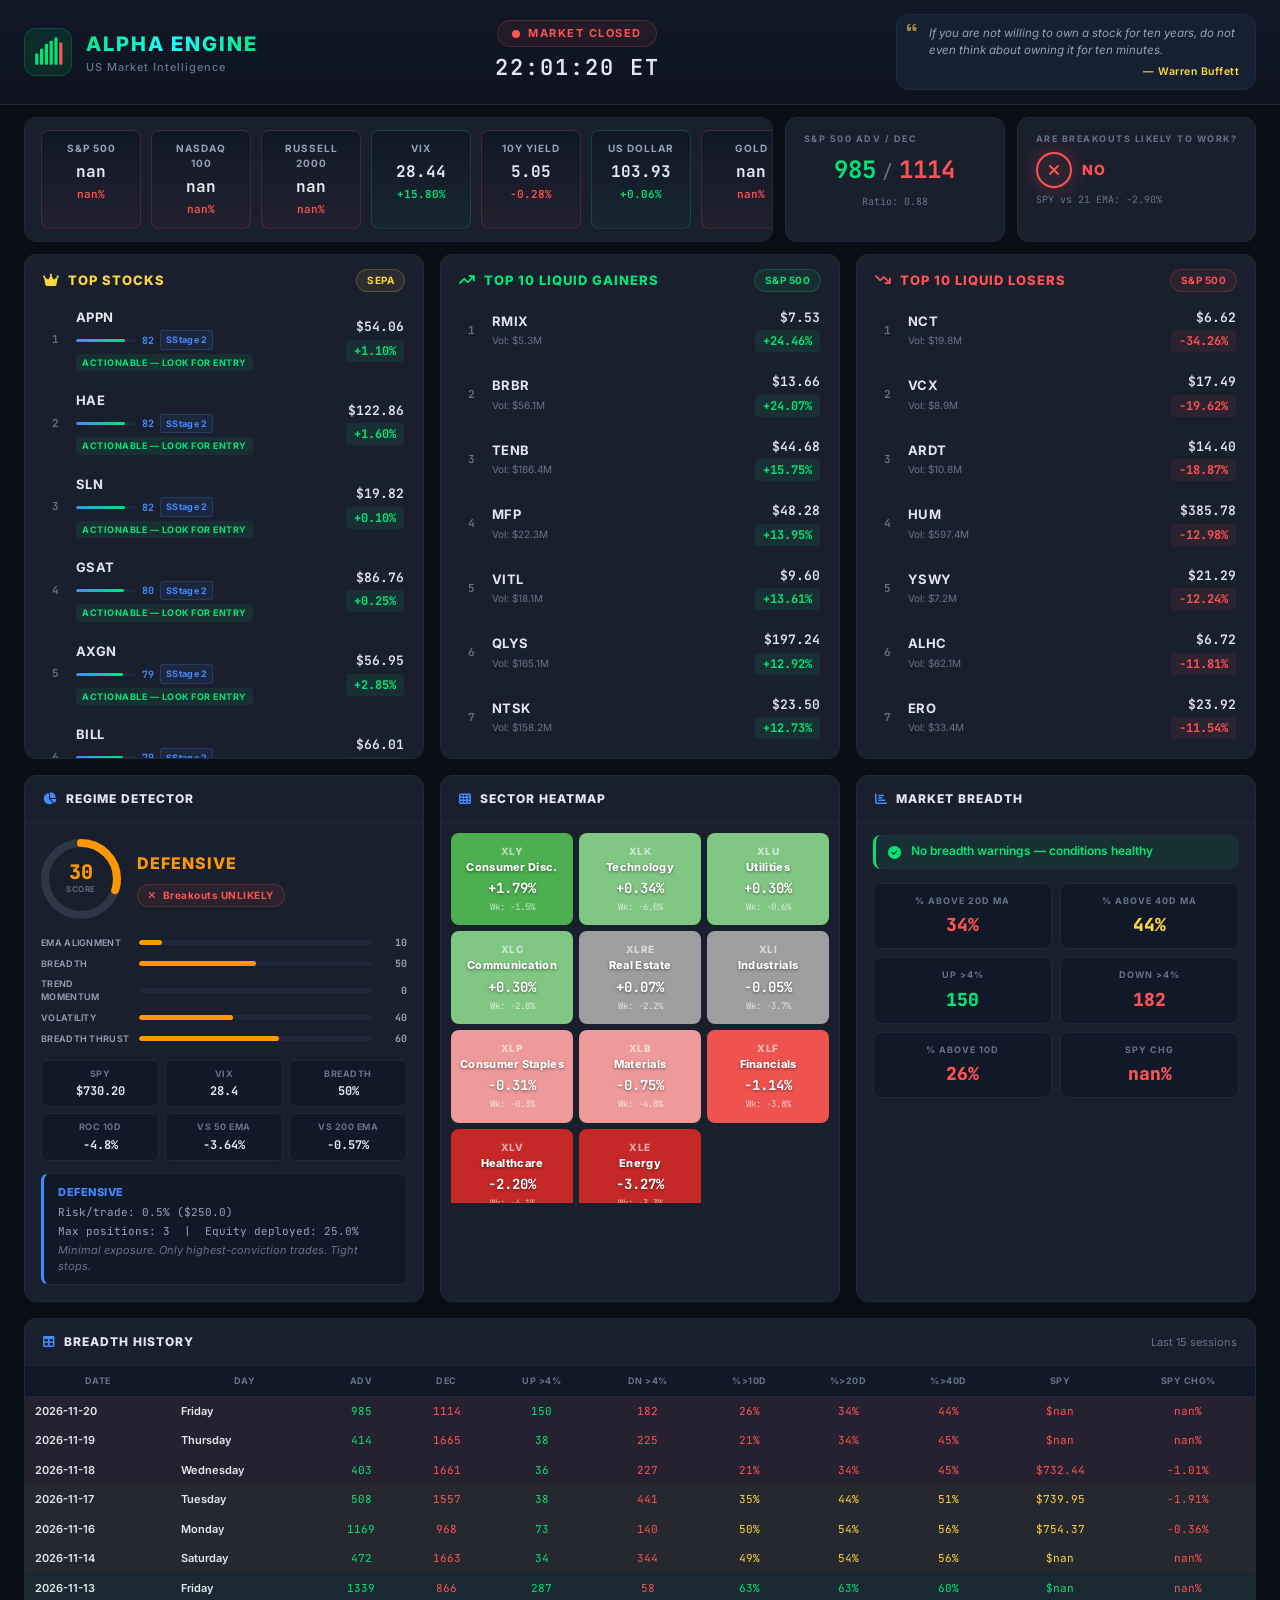
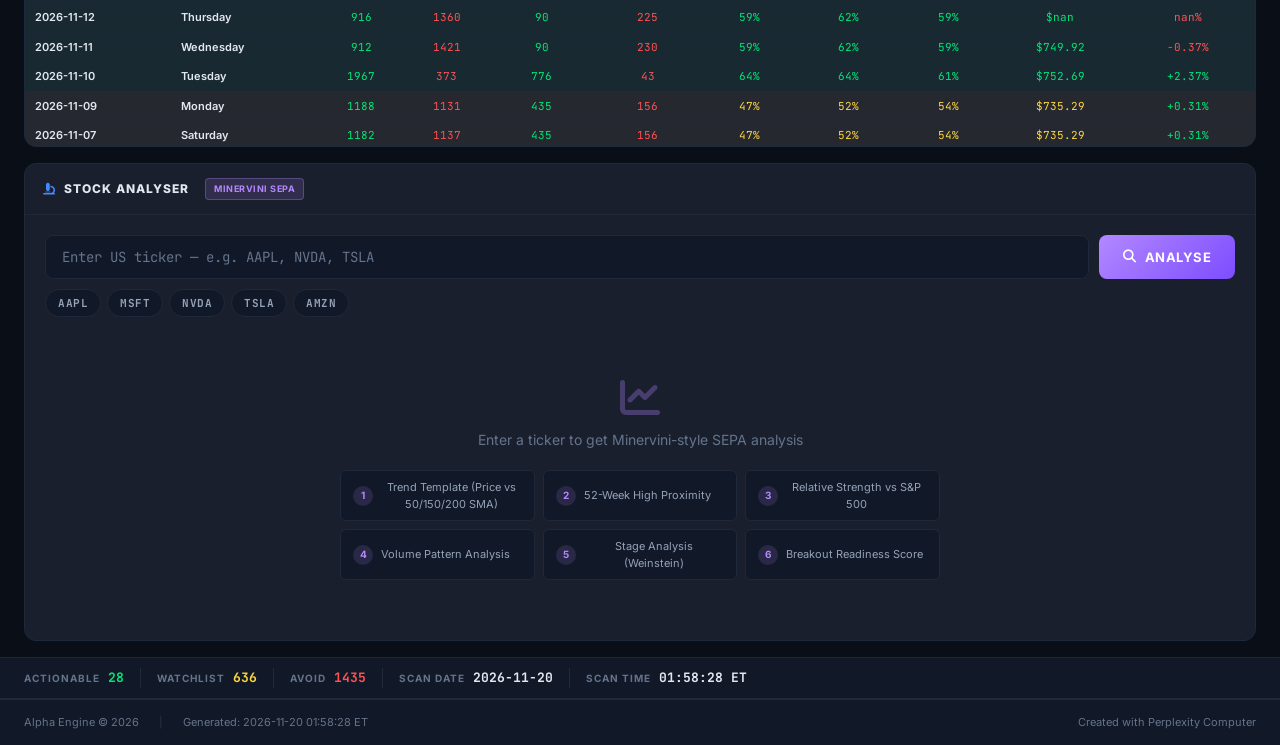
==== output/index.html @ 927e0cf0 "Daily scan 2026-11-20" ====
<!DOCTYPE html>
<html lang="en">
<head>
    <meta charset="UTF-8">
    <meta name="viewport" content="width=device-width, initial-scale=1.0">
    <title>Alpha Engine — US Market Intelligence</title>
    <link rel="stylesheet" href="static/style.css">
    <link href="https://fonts.googleapis.com/css2?family=Inter:wght@300;400;500;600;700;800;900&family=JetBrains+Mono:wght@400;500;600;700&display=swap" rel="stylesheet">
    <link rel="stylesheet" href="https://cdnjs.cloudflare.com/ajax/libs/font-awesome/6.5.1/css/all.min.css">
</head>
<body>

<!-- ═══════════════════════════════════════════════════════════
     1. HEADER — sticky, dark gradient
═══════════════════════════════════════════════════════════ -->
<header class="dashboard-header">
    <div class="header-left">
        <div class="logo-area">
            <div class="logo-icon">
                <svg viewBox="0 0 40 40" width="32" height="32">
                    <rect x="4"  y="22" width="4" height="14" rx="1" fill="#00e676"/>
                    <rect x="10" y="16" width="4" height="20" rx="1" fill="#00e676"/>
                    <rect x="16" y="10" width="4" height="26" rx="1" fill="#00e676"/>
                    <rect x="22" y="6"  width="4" height="30" rx="1" fill="#00e676"/>
                    <rect x="28" y="2"  width="4" height="34" rx="1" fill="#00e676"/>
                    <rect x="34" y="8"  width="4" height="28" rx="1" fill="#ff5252"/>
                </svg>
            </div>
            <div>
                <h1 class="logo-title">ALPHA ENGINE</h1>
                <p class="logo-subtitle">US Market Intelligence</p>
            </div>
        </div>
    </div>

    <div class="header-center">
        <div class="market-status" id="marketStatus">
            <span class="status-dot"></span>
            <span class="status-text">MARKET CLOSED</span>
        </div>
        <div class="header-time" id="headerTime">--:--:--</div>
    </div>

    <div class="header-right">
        <div class="quote-box" id="quoteBox">
            <i class="fas fa-quote-left quote-icon"></i>
            <p class="quote-text" id="quoteText">The stock market is a device for transferring money from the impatient to the patient.</p>
            <p class="quote-author" id="quoteAuthor">— Warren Buffett</p>
        </div>
    </div>
</header>


<!-- ═══════════════════════════════════════════════════════════
     2. KPI STRIP — horizontal scrolling index cards
═══════════════════════════════════════════════════════════ -->
<section class="kpi-section">

    <!-- Index KPI strip -->
    <div class="kpi-indices-strip">
        
        
        <div class="kpi-index-card down">
            <div class="kpi-index-name">S&amp;P 500</div>
            <div class="kpi-index-value">nan</div>
            <div class="kpi-index-change negative">
                nan%
            </div>
        </div>
        
        
        <div class="kpi-index-card down">
            <div class="kpi-index-name">NASDAQ 100</div>
            <div class="kpi-index-value">nan</div>
            <div class="kpi-index-change negative">
                nan%
            </div>
        </div>
        
        
        <div class="kpi-index-card down">
            <div class="kpi-index-name">RUSSELL 2000</div>
            <div class="kpi-index-value">nan</div>
            <div class="kpi-index-change negative">
                nan%
            </div>
        </div>
        
        
        <div class="kpi-index-card up">
            <div class="kpi-index-name">VIX</div>
            <div class="kpi-index-value">28.44</div>
            <div class="kpi-index-change positive">
                +15.80%
            </div>
        </div>
        
        
        <div class="kpi-index-card down">
            <div class="kpi-index-name">10Y YIELD</div>
            <div class="kpi-index-value">5.05</div>
            <div class="kpi-index-change negative">
                -0.28%
            </div>
        </div>
        
        
        <div class="kpi-index-card up">
            <div class="kpi-index-name">US DOLLAR</div>
            <div class="kpi-index-value">103.93</div>
            <div class="kpi-index-change positive">
                +0.06%
            </div>
        </div>
        
        
        <div class="kpi-index-card down">
            <div class="kpi-index-name">GOLD</div>
            <div class="kpi-index-value">nan</div>
            <div class="kpi-index-change negative">
                nan%
            </div>
        </div>
        
    </div>

    <!-- ADV / DEC card -->
    <div class="kpi-card adv-dec-card">
        <div class="kpi-label">S&amp;P 500 ADV / DEC</div>
        <div class="adv-dec-nums">
            <span class="adv-num">985</span>
            <span class="adv-dec-sep">/</span>
            <span class="dec-num">1114</span>
        </div>
        <div class="adv-dec-ratio">
            Ratio: 0.88
        </div>
    </div>

    <!-- Sentiment / Breakout card -->
    
    <div class="kpi-card sentiment-card">
        <div class="kpi-label">ARE BREAKOUTS LIKELY TO WORK?</div>
        <div class="sentiment-indicator">
            <div class="sentiment-icon bearish">
                <i class="fas fa-times"></i>
            </div>
            <div class="sentiment-text bearish">
                NO
            </div>
        </div>
        <div class="sentiment-detail">
            SPY vs 21 EMA:
            
                -2.90%
            
        </div>
    </div>

</section>


<!-- ═══════════════════════════════════════════════════════════
     4. THREE-COLUMN STOCK SECTION
═══════════════════════════════════════════════════════════ -->
<section class="three-col-section">

    <!-- TOP STOCKS -->
    <div class="col-card">
        <div class="col-header">
            <div class="col-title">
                <i class="fas fa-crown"></i>
                TOP STOCKS
            </div>
            <span class="col-badge">SEPA</span>
        </div>
        <div class="stock-list">
            
            
            
            <a class="stock-item" href="javascript:void(0)" onclick="goToAnalyser('APPN')">
                <span class="stock-rank">1</span>
                <div class="stock-info">
                    <div class="stock-name">APPN</div>
                    <div class="stock-score-bar">
                        <div class="score-bar-track">
                            <div class="score-bar-fill" style="width: 82%"></div>
                        </div>
                        <span class="score-bar-val">82</span>
                        
                        <span class="stage-badge">SStage 2</span>
                        
                    </div>
                    <div class="stock-sub">
                        <span class="verdict-badge badge-green">ACTIONABLE — LOOK FOR ENTRY</span>
                    </div>
                </div>
                <div class="stock-price">
                    <div class="stock-ltp">$54.06</div>
                    <div class="stock-pct positive">
                        +1.10%
                    </div>
                </div>
            </a>
            
            
            
            <a class="stock-item" href="javascript:void(0)" onclick="goToAnalyser('HAE')">
                <span class="stock-rank">2</span>
                <div class="stock-info">
                    <div class="stock-name">HAE</div>
                    <div class="stock-score-bar">
                        <div class="score-bar-track">
                            <div class="score-bar-fill" style="width: 82%"></div>
                        </div>
                        <span class="score-bar-val">82</span>
                        
                        <span class="stage-badge">SStage 2</span>
                        
                    </div>
                    <div class="stock-sub">
                        <span class="verdict-badge badge-green">ACTIONABLE — LOOK FOR ENTRY</span>
                    </div>
                </div>
                <div class="stock-price">
                    <div class="stock-ltp">$122.86</div>
                    <div class="stock-pct positive">
                        +1.60%
                    </div>
                </div>
            </a>
            
            
            
            <a class="stock-item" href="javascript:void(0)" onclick="goToAnalyser('SLN')">
                <span class="stock-rank">3</span>
                <div class="stock-info">
                    <div class="stock-name">SLN</div>
                    <div class="stock-score-bar">
                        <div class="score-bar-track">
                            <div class="score-bar-fill" style="width: 82%"></div>
                        </div>
                        <span class="score-bar-val">82</span>
                        
                        <span class="stage-badge">SStage 2</span>
                        
                    </div>
                    <div class="stock-sub">
                        <span class="verdict-badge badge-green">ACTIONABLE — LOOK FOR ENTRY</span>
                    </div>
                </div>
                <div class="stock-price">
                    <div class="stock-ltp">$19.82</div>
                    <div class="stock-pct positive">
                        +0.10%
                    </div>
                </div>
            </a>
            
            
            
            <a class="stock-item" href="javascript:void(0)" onclick="goToAnalyser('GSAT')">
                <span class="stock-rank">4</span>
                <div class="stock-info">
                    <div class="stock-name">GSAT</div>
                    <div class="stock-score-bar">
                        <div class="score-bar-track">
                            <div class="score-bar-fill" style="width: 80%"></div>
                        </div>
                        <span class="score-bar-val">80</span>
                        
                        <span class="stage-badge">SStage 2</span>
                        
                    </div>
                    <div class="stock-sub">
                        <span class="verdict-badge badge-green">ACTIONABLE — LOOK FOR ENTRY</span>
                    </div>
                </div>
                <div class="stock-price">
                    <div class="stock-ltp">$86.76</div>
                    <div class="stock-pct positive">
                        +0.25%
                    </div>
                </div>
            </a>
            
            
            
            <a class="stock-item" href="javascript:void(0)" onclick="goToAnalyser('AXGN')">
                <span class="stock-rank">5</span>
                <div class="stock-info">
                    <div class="stock-name">AXGN</div>
                    <div class="stock-score-bar">
                        <div class="score-bar-track">
                            <div class="score-bar-fill" style="width: 79%"></div>
                        </div>
                        <span class="score-bar-val">79</span>
                        
                        <span class="stage-badge">SStage 2</span>
                        
                    </div>
                    <div class="stock-sub">
                        <span class="verdict-badge badge-green">ACTIONABLE — LOOK FOR ENTRY</span>
                    </div>
                </div>
                <div class="stock-price">
                    <div class="stock-ltp">$56.95</div>
                    <div class="stock-pct positive">
                        +2.85%
                    </div>
                </div>
            </a>
            
            
            
            <a class="stock-item" href="javascript:void(0)" onclick="goToAnalyser('BILL')">
                <span class="stock-rank">6</span>
                <div class="stock-info">
                    <div class="stock-name">BILL</div>
                    <div class="stock-score-bar">
                        <div class="score-bar-track">
                            <div class="score-bar-fill" style="width: 79%"></div>
                        </div>
                        <span class="score-bar-val">79</span>
                        
                        <span class="stage-badge">SStage 2</span>
                        
                    </div>
                    <div class="stock-sub">
                        <span class="verdict-badge badge-green">ACTIONABLE — LOOK FOR ENTRY</span>
                    </div>
                </div>
                <div class="stock-price">
                    <div class="stock-ltp">$66.01</div>
                    <div class="stock-pct positive">
                        +1.74%
                    </div>
                </div>
            </a>
            
            
            
            <a class="stock-item" href="javascript:void(0)" onclick="goToAnalyser('SGRY')">
                <span class="stock-rank">7</span>
                <div class="stock-info">
                    <div class="stock-name">SGRY</div>
                    <div class="stock-score-bar">
                        <div class="score-bar-track">
                            <div class="score-bar-fill" style="width: 79%"></div>
                        </div>
                        <span class="score-bar-val">79</span>
                        
                        <span class="stage-badge">SStage 2</span>
                        
                    </div>
                    <div class="stock-sub">
                        <span class="verdict-badge badge-green">ACTIONABLE — LOOK FOR ENTRY</span>
                    </div>
                </div>
                <div class="stock-price">
                    <div class="stock-ltp">$26.96</div>
                    <div class="stock-pct positive">
                        +0.41%
                    </div>
                </div>
            </a>
            
            
            
            <a class="stock-item" href="javascript:void(0)" onclick="goToAnalyser('XMTR')">
                <span class="stock-rank">8</span>
                <div class="stock-info">
                    <div class="stock-name">XMTR</div>
                    <div class="stock-score-bar">
                        <div class="score-bar-track">
                            <div class="score-bar-fill" style="width: 79%"></div>
                        </div>
                        <span class="score-bar-val">79</span>
                        
                        <span class="stage-badge">SStage 2</span>
                        
                    </div>
                    <div class="stock-sub">
                        <span class="verdict-badge badge-green">ACTIONABLE — LOOK FOR ENTRY</span>
                    </div>
                </div>
                <div class="stock-price">
                    <div class="stock-ltp">$120.48</div>
                    <div class="stock-pct positive">
                        +4.81%
                    </div>
                </div>
            </a>
            
            
            
            <a class="stock-item" href="javascript:void(0)" onclick="goToAnalyser('AVTR')">
                <span class="stock-rank">9</span>
                <div class="stock-info">
                    <div class="stock-name">AVTR</div>
                    <div class="stock-score-bar">
                        <div class="score-bar-track">
                            <div class="score-bar-fill" style="width: 77%"></div>
                        </div>
                        <span class="score-bar-val">77</span>
                        
                        <span class="stage-badge">SStage 2</span>
                        
                    </div>
                    <div class="stock-sub">
                        <span class="verdict-badge badge-green">ACTIONABLE — LOOK FOR ENTRY</span>
                    </div>
                </div>
                <div class="stock-price">
                    <div class="stock-ltp">$15.37</div>
                    <div class="stock-pct positive">
                        +1.25%
                    </div>
                </div>
            </a>
            
            
            
            <a class="stock-item" href="javascript:void(0)" onclick="goToAnalyser('BIIB')">
                <span class="stock-rank">10</span>
                <div class="stock-info">
                    <div class="stock-name">BIIB</div>
                    <div class="stock-score-bar">
                        <div class="score-bar-track">
                            <div class="score-bar-fill" style="width: 77%"></div>
                        </div>
                        <span class="score-bar-val">77</span>
                        
                        <span class="stage-badge">SStage 2</span>
                        
                    </div>
                    <div class="stock-sub">
                        <span class="verdict-badge badge-green">ACTIONABLE — LOOK FOR ENTRY</span>
                    </div>
                </div>
                <div class="stock-price">
                    <div class="stock-ltp">$251.41</div>
                    <div class="stock-pct positive">
                        +0.25%
                    </div>
                </div>
            </a>
            
            
            
            <a class="stock-item" href="javascript:void(0)" onclick="goToAnalyser('CART')">
                <span class="stock-rank">11</span>
                <div class="stock-info">
                    <div class="stock-name">CART</div>
                    <div class="stock-score-bar">
                        <div class="score-bar-track">
                            <div class="score-bar-fill" style="width: 77%"></div>
                        </div>
                        <span class="score-bar-val">77</span>
                        
                        <span class="stage-badge">SStage 2</span>
                        
                    </div>
                    <div class="stock-sub">
                        <span class="verdict-badge badge-green">ACTIONABLE — LOOK FOR ENTRY</span>
                    </div>
                </div>
                <div class="stock-price">
                    <div class="stock-ltp">$58.66</div>
                    <div class="stock-pct positive">
                        +0.24%
                    </div>
                </div>
            </a>
            
            
            
            <a class="stock-item" href="javascript:void(0)" onclick="goToAnalyser('GCT')">
                <span class="stock-rank">12</span>
                <div class="stock-info">
                    <div class="stock-name">GCT</div>
                    <div class="stock-score-bar">
                        <div class="score-bar-track">
                            <div class="score-bar-fill" style="width: 77%"></div>
                        </div>
                        <span class="score-bar-val">77</span>
                        
                        <span class="stage-badge">SStage 2</span>
                        
                    </div>
                    <div class="stock-sub">
                        <span class="verdict-badge badge-green">ACTIONABLE — LOOK FOR ENTRY</span>
                    </div>
                </div>
                <div class="stock-price">
                    <div class="stock-ltp">$65.30</div>
                    <div class="stock-pct positive">
                        +2.75%
                    </div>
                </div>
            </a>
            
            
            
            <a class="stock-item" href="javascript:void(0)" onclick="goToAnalyser('MAR')">
                <span class="stock-rank">13</span>
                <div class="stock-info">
                    <div class="stock-name">MAR</div>
                    <div class="stock-score-bar">
                        <div class="score-bar-track">
                            <div class="score-bar-fill" style="width: 77%"></div>
                        </div>
                        <span class="score-bar-val">77</span>
                        
                        <span class="stage-badge">SStage 2</span>
                        
                    </div>
                    <div class="stock-sub">
                        <span class="verdict-badge badge-green">ACTIONABLE — LOOK FOR ENTRY</span>
                    </div>
                </div>
                <div class="stock-price">
                    <div class="stock-ltp">$425.90</div>
                    <div class="stock-pct positive">
                        +0.75%
                    </div>
                </div>
            </a>
            
            
            
            <a class="stock-item" href="javascript:void(0)" onclick="goToAnalyser('PCOR')">
                <span class="stock-rank">14</span>
                <div class="stock-info">
                    <div class="stock-name">PCOR</div>
                    <div class="stock-score-bar">
                        <div class="score-bar-track">
                            <div class="score-bar-fill" style="width: 77%"></div>
                        </div>
                        <span class="score-bar-val">77</span>
                        
                        <span class="stage-badge">SStage 2</span>
                        
                    </div>
                    <div class="stock-sub">
                        <span class="verdict-badge badge-green">ACTIONABLE — LOOK FOR ENTRY</span>
                    </div>
                </div>
                <div class="stock-price">
                    <div class="stock-ltp">$76.20</div>
                    <div class="stock-pct positive">
                        +1.90%
                    </div>
                </div>
            </a>
            
        </div>
    </div>

    <!-- TOP 10 LIQUID GAINERS -->
    <div class="col-card">
        <div class="col-header">
            <div class="col-title gainers-title">
                <i class="fas fa-arrow-trend-up"></i>
                TOP 10 LIQUID GAINERS
            </div>
            <span class="col-badge badge-green">S&amp;P 500</span>
        </div>
        <div class="stock-list">
            
            
            <div class="stock-item" onclick="goToAnalyser('RMIX')" style="cursor:pointer">
                <span class="stock-rank">1</span>
                <div class="stock-info">
                    <div class="stock-name">RMIX</div>
                    <div class="stock-sub">
                        Vol: $5.3M
                    </div>
                </div>
                <div class="stock-price">
                    <div class="stock-ltp">$7.53</div>
                    <div class="stock-pct positive">
                        +24.46%
                    </div>
                </div>
            </div>
            
            
            <div class="stock-item" onclick="goToAnalyser('BRBR')" style="cursor:pointer">
                <span class="stock-rank">2</span>
                <div class="stock-info">
                    <div class="stock-name">BRBR</div>
                    <div class="stock-sub">
                        Vol: $56.1M
                    </div>
                </div>
                <div class="stock-price">
                    <div class="stock-ltp">$13.66</div>
                    <div class="stock-pct positive">
                        +24.07%
                    </div>
                </div>
            </div>
            
            
            <div class="stock-item" onclick="goToAnalyser('TENB')" style="cursor:pointer">
                <span class="stock-rank">3</span>
                <div class="stock-info">
                    <div class="stock-name">TENB</div>
                    <div class="stock-sub">
                        Vol: $186.4M
                    </div>
                </div>
                <div class="stock-price">
                    <div class="stock-ltp">$44.68</div>
                    <div class="stock-pct positive">
                        +15.75%
                    </div>
                </div>
            </div>
            
            
            <div class="stock-item" onclick="goToAnalyser('MFP')" style="cursor:pointer">
                <span class="stock-rank">4</span>
                <div class="stock-info">
                    <div class="stock-name">MFP</div>
                    <div class="stock-sub">
                        Vol: $22.3M
                    </div>
                </div>
                <div class="stock-price">
                    <div class="stock-ltp">$48.28</div>
                    <div class="stock-pct positive">
                        +13.95%
                    </div>
                </div>
            </div>
            
            
            <div class="stock-item" onclick="goToAnalyser('VITL')" style="cursor:pointer">
                <span class="stock-rank">5</span>
                <div class="stock-info">
                    <div class="stock-name">VITL</div>
                    <div class="stock-sub">
                        Vol: $18.1M
                    </div>
                </div>
                <div class="stock-price">
                    <div class="stock-ltp">$9.60</div>
                    <div class="stock-pct positive">
                        +13.61%
                    </div>
                </div>
            </div>
            
            
            <div class="stock-item" onclick="goToAnalyser('QLYS')" style="cursor:pointer">
                <span class="stock-rank">6</span>
                <div class="stock-info">
                    <div class="stock-name">QLYS</div>
                    <div class="stock-sub">
                        Vol: $165.1M
                    </div>
                </div>
                <div class="stock-price">
                    <div class="stock-ltp">$197.24</div>
                    <div class="stock-pct positive">
                        +12.92%
                    </div>
                </div>
            </div>
            
            
            <div class="stock-item" onclick="goToAnalyser('NTSK')" style="cursor:pointer">
                <span class="stock-rank">7</span>
                <div class="stock-info">
                    <div class="stock-name">NTSK</div>
                    <div class="stock-sub">
                        Vol: $158.2M
                    </div>
                </div>
                <div class="stock-price">
                    <div class="stock-ltp">$23.50</div>
                    <div class="stock-pct positive">
                        +12.73%
                    </div>
                </div>
            </div>
            
            
            <div class="stock-item" onclick="goToAnalyser('FSLY')" style="cursor:pointer">
                <span class="stock-rank">8</span>
                <div class="stock-info">
                    <div class="stock-name">FSLY</div>
                    <div class="stock-sub">
                        Vol: $124.9M
                    </div>
                </div>
                <div class="stock-price">
                    <div class="stock-ltp">$17.90</div>
                    <div class="stock-pct positive">
                        +12.58%
                    </div>
                </div>
            </div>
            
            
            <div class="stock-item" onclick="goToAnalyser('RPD')" style="cursor:pointer">
                <span class="stock-rank">9</span>
                <div class="stock-info">
                    <div class="stock-name">RPD</div>
                    <div class="stock-sub">
                        Vol: $29.1M
                    </div>
                </div>
                <div class="stock-price">
                    <div class="stock-ltp">$15.34</div>
                    <div class="stock-pct positive">
                        +12.55%
                    </div>
                </div>
            </div>
            
            
            <div class="stock-item" onclick="goToAnalyser('OKTA')" style="cursor:pointer">
                <span class="stock-rank">10</span>
                <div class="stock-info">
                    <div class="stock-name">OKTA</div>
                    <div class="stock-sub">
                        Vol: $828.5M
                    </div>
                </div>
                <div class="stock-price">
                    <div class="stock-ltp">$195.61</div>
                    <div class="stock-pct positive">
                        +12.07%
                    </div>
                </div>
            </div>
            
        </div>
    </div>

    <!-- TOP 10 LIQUID LOSERS -->
    <div class="col-card">
        <div class="col-header">
            <div class="col-title losers-title">
                <i class="fas fa-arrow-trend-down"></i>
                TOP 10 LIQUID LOSERS
            </div>
            <span class="col-badge badge-red">S&amp;P 500</span>
        </div>
        <div class="stock-list">
            
            
            <div class="stock-item" onclick="goToAnalyser('NCT')" style="cursor:pointer">
                <span class="stock-rank">1</span>
                <div class="stock-info">
                    <div class="stock-name">NCT</div>
                    <div class="stock-sub">
                        Vol: $19.8M
                    </div>
                </div>
                <div class="stock-price">
                    <div class="stock-ltp">$6.62</div>
                    <div class="stock-pct negative">
                        -34.26%
                    </div>
                </div>
            </div>
            
            
            <div class="stock-item" onclick="goToAnalyser('VCX')" style="cursor:pointer">
                <span class="stock-rank">2</span>
                <div class="stock-info">
                    <div class="stock-name">VCX</div>
                    <div class="stock-sub">
                        Vol: $8.9M
                    </div>
                </div>
                <div class="stock-price">
                    <div class="stock-ltp">$17.49</div>
                    <div class="stock-pct negative">
                        -19.62%
                    </div>
                </div>
            </div>
            
            
            <div class="stock-item" onclick="goToAnalyser('ARDT')" style="cursor:pointer">
                <span class="stock-rank">3</span>
                <div class="stock-info">
                    <div class="stock-name">ARDT</div>
                    <div class="stock-sub">
                        Vol: $10.8M
                    </div>
                </div>
                <div class="stock-price">
                    <div class="stock-ltp">$14.40</div>
                    <div class="stock-pct negative">
                        -18.87%
                    </div>
                </div>
            </div>
            
            
            <div class="stock-item" onclick="goToAnalyser('HUM')" style="cursor:pointer">
                <span class="stock-rank">4</span>
                <div class="stock-info">
                    <div class="stock-name">HUM</div>
                    <div class="stock-sub">
                        Vol: $597.4M
                    </div>
                </div>
                <div class="stock-price">
                    <div class="stock-ltp">$385.78</div>
                    <div class="stock-pct negative">
                        -12.98%
                    </div>
                </div>
            </div>
            
            
            <div class="stock-item" onclick="goToAnalyser('YSWY')" style="cursor:pointer">
                <span class="stock-rank">5</span>
                <div class="stock-info">
                    <div class="stock-name">YSWY</div>
                    <div class="stock-sub">
                        Vol: $7.2M
                    </div>
                </div>
                <div class="stock-price">
                    <div class="stock-ltp">$21.29</div>
                    <div class="stock-pct negative">
                        -12.24%
                    </div>
                </div>
            </div>
            
            
            <div class="stock-item" onclick="goToAnalyser('ALHC')" style="cursor:pointer">
                <span class="stock-rank">6</span>
                <div class="stock-info">
                    <div class="stock-name">ALHC</div>
                    <div class="stock-sub">
                        Vol: $62.1M
                    </div>
                </div>
                <div class="stock-price">
                    <div class="stock-ltp">$6.72</div>
                    <div class="stock-pct negative">
                        -11.81%
                    </div>
                </div>
            </div>
            
            
            <div class="stock-item" onclick="goToAnalyser('ERO')" style="cursor:pointer">
                <span class="stock-rank">7</span>
                <div class="stock-info">
                    <div class="stock-name">ERO</div>
                    <div class="stock-sub">
                        Vol: $33.4M
                    </div>
                </div>
                <div class="stock-price">
                    <div class="stock-ltp">$23.92</div>
                    <div class="stock-pct negative">
                        -11.54%
                    </div>
                </div>
            </div>
            
            
            <div class="stock-item" onclick="goToAnalyser('CVI')" style="cursor:pointer">
                <span class="stock-rank">8</span>
                <div class="stock-info">
                    <div class="stock-name">CVI</div>
                    <div class="stock-sub">
                        Vol: $52.4M
                    </div>
                </div>
                <div class="stock-price">
                    <div class="stock-ltp">$33.76</div>
                    <div class="stock-pct negative">
                        -11.18%
                    </div>
                </div>
            </div>
            
            
            <div class="stock-item" onclick="goToAnalyser('TGB')" style="cursor:pointer">
                <span class="stock-rank">9</span>
                <div class="stock-info">
                    <div class="stock-name">TGB</div>
                    <div class="stock-sub">
                        Vol: $24.2M
                    </div>
                </div>
                <div class="stock-price">
                    <div class="stock-ltp">$5.56</div>
                    <div class="stock-pct negative">
                        -10.47%
                    </div>
                </div>
            </div>
            
            
            <div class="stock-item" onclick="goToAnalyser('ACIW')" style="cursor:pointer">
                <span class="stock-rank">10</span>
                <div class="stock-info">
                    <div class="stock-name">ACIW</div>
                    <div class="stock-sub">
                        Vol: $47.1M
                    </div>
                </div>
                <div class="stock-price">
                    <div class="stock-ltp">$52.89</div>
                    <div class="stock-pct negative">
                        -10.25%
                    </div>
                </div>
            </div>
            
        </div>
    </div>

</section>


<!-- ═══════════════════════════════════════════════════════════
     5. BOTTOM ROW — Regime | Heatmap | Breadth
═══════════════════════════════════════════════════════════ -->
<section class="bottom-section">

    <!-- REGIME DETECTOR -->
    <div class="bottom-card">
        <div class="card-header">
            <h3><i class="fas fa-chart-pie"></i> REGIME DETECTOR</h3>
        </div>
        <div class="regime-body">
            <!-- Score ring + label -->
            
            
            
            
            <div class="regime-ring-container">
                <div class="regime-ring">
                    <svg width="80" height="80" viewBox="0 0 80 80">
                        <circle class="regime-ring-bg" cx="40" cy="40" r="36"/>
                        <circle class="regime-ring-fill"
                                cx="40" cy="40" r="36"
                                stroke="#ff9800"
                                stroke-dasharray="226"
                                stroke-dashoffset="158.2"/>
                    </svg>
                    <div class="regime-ring-text">
                        <span class="regime-ring-score" style="color: #ff9800">30</span>
                        <span class="regime-ring-label">SCORE</span>
                    </div>
                </div>
                <div class="regime-info">
                    <div class="regime-label-text" style="color: #ff9800">DEFENSIVE</div>
                    <div style="margin-top: 6px">
                        <span class="regime-breakout-pill no">
                            <i class="fas fa-times"></i>
                            Breakouts UNLIKELY
                        </span>
                    </div>
                </div>
            </div>

            <!-- Component bars -->
            
            <div class="regime-components">
                
                <div class="comp-row">
                    <span class="comp-name">ema alignment</span>
                    <div class="comp-bar">
                        <div class="comp-fill" style="width: 10%; background: #ff9800"></div>
                    </div>
                    <span class="comp-val">10</span>
                </div>
                
                <div class="comp-row">
                    <span class="comp-name">breadth</span>
                    <div class="comp-bar">
                        <div class="comp-fill" style="width: 50%; background: #ff9800"></div>
                    </div>
                    <span class="comp-val">50</span>
                </div>
                
                <div class="comp-row">
                    <span class="comp-name">trend momentum</span>
                    <div class="comp-bar">
                        <div class="comp-fill" style="width: 0%; background: #ff9800"></div>
                    </div>
                    <span class="comp-val">0</span>
                </div>
                
                <div class="comp-row">
                    <span class="comp-name">volatility</span>
                    <div class="comp-bar">
                        <div class="comp-fill" style="width: 40%; background: #ff9800"></div>
                    </div>
                    <span class="comp-val">40</span>
                </div>
                
                <div class="comp-row">
                    <span class="comp-name">breadth thrust</span>
                    <div class="comp-bar">
                        <div class="comp-fill" style="width: 60%; background: #ff9800"></div>
                    </div>
                    <span class="comp-val">60</span>
                </div>
                
            </div>
            

            <!-- Regime stats row -->
            <div class="regime-stats-row">
                <div class="regime-stat">
                    <div class="regime-stat-label">SPY</div>
                    <div class="regime-stat-value">$730.20</div>
                </div>
                <div class="regime-stat">
                    <div class="regime-stat-label">VIX</div>
                    <div class="regime-stat-value">28.4</div>
                </div>
                <div class="regime-stat">
                    <div class="regime-stat-label">Breadth</div>
                    <div class="regime-stat-value">50%</div>
                </div>
                <div class="regime-stat">
                    <div class="regime-stat-label">ROC 10D</div>
                    <div class="regime-stat-value">-4.8%</div>
                </div>
                <div class="regime-stat">
                    <div class="regime-stat-label">vs 50 EMA</div>
                    <div class="regime-stat-value">-3.64%</div>
                </div>
                <div class="regime-stat">
                    <div class="regime-stat-label">vs 200 EMA</div>
                    <div class="regime-stat-value">-0.57%</div>
                </div>
            </div>

            <!-- Deployment box -->
            
            <div class="deployment-box">
                <span class="deploy-label">DEFENSIVE</span>
                <span class="deploy-detail">Risk/trade: 0.5% ($250.0)</span>
                <span class="deploy-detail">Max positions: 3 &nbsp;|&nbsp; Equity deployed: 25.0%</span>
                
                <span class="deploy-advice">Minimal exposure. Only highest-conviction trades. Tight stops.</span>
                
            </div>
            
        </div>
    </div>

    <!-- SECTOR HEATMAP -->
    <div class="bottom-card">
        <div class="card-header">
            <h3><i class="fas fa-th"></i> SECTOR HEATMAP</h3>
        </div>
        <div class="heatmap-body">
            <div class="heatmap-grid">
                
                
                <div class="heatmap-cell" style="background: #4caf50; cursor:pointer;" title="Click to see Consumer Disc. stocks" onclick="openSectorModal('Consumer Disc.', 'XLY')">
                    <div class="heatmap-cell-etf">XLY</div>
                    <div class="heatmap-cell-name">Consumer Disc.</div>
                    <div class="heatmap-cell-daily">
                        +1.79%
                    </div>
                    <div class="heatmap-cell-weekly">
                        Wk: -1.5%
                    </div>
                </div>
                
                
                <div class="heatmap-cell" style="background: #81c784; cursor:pointer;" title="Click to see Technology stocks" onclick="openSectorModal('Technology', 'XLK')">
                    <div class="heatmap-cell-etf">XLK</div>
                    <div class="heatmap-cell-name">Technology</div>
                    <div class="heatmap-cell-daily">
                        +0.34%
                    </div>
                    <div class="heatmap-cell-weekly">
                        Wk: -6.0%
                    </div>
                </div>
                
                
                <div class="heatmap-cell" style="background: #81c784; cursor:pointer;" title="Click to see Utilities stocks" onclick="openSectorModal('Utilities', 'XLU')">
                    <div class="heatmap-cell-etf">XLU</div>
                    <div class="heatmap-cell-name">Utilities</div>
                    <div class="heatmap-cell-daily">
                        +0.30%
                    </div>
                    <div class="heatmap-cell-weekly">
                        Wk: -0.6%
                    </div>
                </div>
                
                
                <div class="heatmap-cell" style="background: #81c784; cursor:pointer;" title="Click to see Communication stocks" onclick="openSectorModal('Communication', 'XLC')">
                    <div class="heatmap-cell-etf">XLC</div>
                    <div class="heatmap-cell-name">Communication</div>
                    <div class="heatmap-cell-daily">
                        +0.30%
                    </div>
                    <div class="heatmap-cell-weekly">
                        Wk: -2.8%
                    </div>
                </div>
                
                
                <div class="heatmap-cell" style="background: #9e9e9e; cursor:pointer;" title="Click to see Real Estate stocks" onclick="openSectorModal('Real Estate', 'XLRE')">
                    <div class="heatmap-cell-etf">XLRE</div>
                    <div class="heatmap-cell-name">Real Estate</div>
                    <div class="heatmap-cell-daily">
                        +0.07%
                    </div>
                    <div class="heatmap-cell-weekly">
                        Wk: -2.2%
                    </div>
                </div>
                
                
                <div class="heatmap-cell" style="background: #9e9e9e; cursor:pointer;" title="Click to see Industrials stocks" onclick="openSectorModal('Industrials', 'XLI')">
                    <div class="heatmap-cell-etf">XLI</div>
                    <div class="heatmap-cell-name">Industrials</div>
                    <div class="heatmap-cell-daily">
                        -0.05%
                    </div>
                    <div class="heatmap-cell-weekly">
                        Wk: -3.7%
                    </div>
                </div>
                
                
                <div class="heatmap-cell" style="background: #ef9a9a; cursor:pointer;" title="Click to see Consumer Staples stocks" onclick="openSectorModal('Consumer Staples', 'XLP')">
                    <div class="heatmap-cell-etf">XLP</div>
                    <div class="heatmap-cell-name">Consumer Staples</div>
                    <div class="heatmap-cell-daily">
                        -0.31%
                    </div>
                    <div class="heatmap-cell-weekly">
                        Wk: -0.3%
                    </div>
                </div>
                
                
                <div class="heatmap-cell" style="background: #ef9a9a; cursor:pointer;" title="Click to see Materials stocks" onclick="openSectorModal('Materials', 'XLB')">
                    <div class="heatmap-cell-etf">XLB</div>
                    <div class="heatmap-cell-name">Materials</div>
                    <div class="heatmap-cell-daily">
                        -0.75%
                    </div>
                    <div class="heatmap-cell-weekly">
                        Wk: -4.8%
                    </div>
                </div>
                
                
                <div class="heatmap-cell" style="background: #ef5350; cursor:pointer;" title="Click to see Financials stocks" onclick="openSectorModal('Financials', 'XLF')">
                    <div class="heatmap-cell-etf">XLF</div>
                    <div class="heatmap-cell-name">Financials</div>
                    <div class="heatmap-cell-daily">
                        -1.14%
                    </div>
                    <div class="heatmap-cell-weekly">
                        Wk: -3.8%
                    </div>
                </div>
                
                
                <div class="heatmap-cell" style="background: #c62828; cursor:pointer;" title="Click to see Healthcare stocks" onclick="openSectorModal('Healthcare', 'XLV')">
                    <div class="heatmap-cell-etf">XLV</div>
                    <div class="heatmap-cell-name">Healthcare</div>
                    <div class="heatmap-cell-daily">
                        -2.20%
                    </div>
                    <div class="heatmap-cell-weekly">
                        Wk: -4.1%
                    </div>
                </div>
                
                
                <div class="heatmap-cell" style="background: #c62828; cursor:pointer;" title="Click to see Energy stocks" onclick="openSectorModal('Energy', 'XLE')">
                    <div class="heatmap-cell-etf">XLE</div>
                    <div class="heatmap-cell-name">Energy</div>
                    <div class="heatmap-cell-daily">
                        -3.27%
                    </div>
                    <div class="heatmap-cell-weekly">
                        Wk: -3.3%
                    </div>
                </div>
                
            </div>
        </div>
    </div>

    <!-- MARKET BREADTH FLAGS + STATS -->
    <div class="bottom-card">
        <div class="card-header">
            <h3><i class="fas fa-chart-bar"></i> MARKET BREADTH</h3>
        </div>
        <div class="breadth-body">
            <!-- Flags -->
            
            <div class="flags-list">
                <div class="flag-banner" style="border-color: var(--green); background: var(--green-bg); color: var(--green)">
                    <span class="flag-icon"><i class="fas fa-check-circle"></i></span>
                    <span>No breadth warnings — conditions healthy</span>
                </div>
            </div>
            

            <!-- Stats grid -->
            
            <div class="breadth-stats-grid">
                <div class="breadth-stat-item">
                    <span class="breadth-stat-label">% Above 20D MA</span>
                    <span class="breadth-stat-value bad">
                        34%
                    </span>
                </div>
                <div class="breadth-stat-item">
                    <span class="breadth-stat-label">% Above 40D MA</span>
                    <span class="breadth-stat-value warn">
                        44%
                    </span>
                </div>
                <div class="breadth-stat-item">
                    <span class="breadth-stat-label">Up &gt;4%</span>
                    <span class="breadth-stat-value good">
                        150
                    </span>
                </div>
                <div class="breadth-stat-item">
                    <span class="breadth-stat-label">Down &gt;4%</span>
                    <span class="breadth-stat-value bad">
                        182
                    </span>
                </div>
                <div class="breadth-stat-item">
                    <span class="breadth-stat-label">% Above 10D</span>
                    <span class="breadth-stat-value bad">
                        26%
                    </span>
                </div>
                <div class="breadth-stat-item">
                    <span class="breadth-stat-label">SPY Chg</span>
                    <span class="breadth-stat-value bad">
                        nan%
                    </span>
                </div>
            </div>
        </div>
    </div>

</section>


<!-- ═══════════════════════════════════════════════════════════
     6. BREADTH HISTORY TABLE
═══════════════════════════════════════════════════════════ -->
<section class="breadth-history-section">
    <div class="breadth-history-card">
        <div class="card-header">
            <h3><i class="fas fa-table"></i> BREADTH HISTORY</h3>
            <span style="font-size:11px; color: var(--text-muted)">Last 15 sessions</span>
        </div>
        <div class="breadth-table-scroll">
            <table class="breadth-table">
                <thead>
                    <tr>
                        <th>Date</th>
                        <th>Day</th>
                        <th>Adv</th>
                        <th>Dec</th>
                        <th>Up &gt;4%</th>
                        <th>Dn &gt;4%</th>
                        <th>%&gt;10D</th>
                        <th>%&gt;20D</th>
                        <th>%&gt;40D</th>
                        <th>SPY</th>
                        <th>SPY Chg%</th>
                    </tr>
                </thead>
                <tbody>
                    
                    
                    
                    
                    
                    
                    <tr class="bh-row-bad">
                        <td>2026-11-20</td>
                        <td>Friday</td>
                        <td class="bh-cell-green">985</td>
                        <td class="bh-cell-red">1114</td>
                        <td class="bh-cell-green">150</td>
                        <td class="bh-cell-red">182</td>
                        <td>26%</td>
                        <td>34%</td>
                        <td>44%</td>
                        <td>$nan</td>
                        <td class="bh-cell-red">
                            nan%
                        </td>
                    </tr>
                    
                    
                    
                    
                    
                    <tr class="bh-row-bad">
                        <td>2026-11-19</td>
                        <td>Thursday</td>
                        <td class="bh-cell-green">414</td>
                        <td class="bh-cell-red">1665</td>
                        <td class="bh-cell-green">38</td>
                        <td class="bh-cell-red">225</td>
                        <td>21%</td>
                        <td>34%</td>
                        <td>45%</td>
                        <td>$nan</td>
                        <td class="bh-cell-red">
                            nan%
                        </td>
                    </tr>
                    
                    
                    
                    
                    
                    <tr class="bh-row-bad">
                        <td>2026-11-18</td>
                        <td>Wednesday</td>
                        <td class="bh-cell-green">403</td>
                        <td class="bh-cell-red">1661</td>
                        <td class="bh-cell-green">36</td>
                        <td class="bh-cell-red">227</td>
                        <td>21%</td>
                        <td>34%</td>
                        <td>45%</td>
                        <td>$732.44</td>
                        <td class="bh-cell-red">
                            -1.01%
                        </td>
                    </tr>
                    
                    
                    
                    
                    
                    <tr class="bh-row-warn">
                        <td>2026-11-17</td>
                        <td>Tuesday</td>
                        <td class="bh-cell-green">508</td>
                        <td class="bh-cell-red">1557</td>
                        <td class="bh-cell-green">38</td>
                        <td class="bh-cell-red">441</td>
                        <td>35%</td>
                        <td>44%</td>
                        <td>51%</td>
                        <td>$739.95</td>
                        <td class="bh-cell-red">
                            -1.91%
                        </td>
                    </tr>
                    
                    
                    
                    
                    
                    <tr class="bh-row-warn">
                        <td>2026-11-16</td>
                        <td>Monday</td>
                        <td class="bh-cell-green">1169</td>
                        <td class="bh-cell-red">968</td>
                        <td class="bh-cell-green">73</td>
                        <td class="bh-cell-red">140</td>
                        <td>50%</td>
                        <td>54%</td>
                        <td>56%</td>
                        <td>$754.37</td>
                        <td class="bh-cell-red">
                            -0.36%
                        </td>
                    </tr>
                    
                    
                    
                    
                    
                    <tr class="bh-row-warn">
                        <td>2026-11-14</td>
                        <td>Saturday</td>
                        <td class="bh-cell-green">472</td>
                        <td class="bh-cell-red">1663</td>
                        <td class="bh-cell-green">34</td>
                        <td class="bh-cell-red">344</td>
                        <td>49%</td>
                        <td>54%</td>
                        <td>56%</td>
                        <td>$nan</td>
                        <td class="bh-cell-red">
                            nan%
                        </td>
                    </tr>
                    
                    
                    
                    
                    
                    <tr class="bh-row-good">
                        <td>2026-11-13</td>
                        <td>Friday</td>
                        <td class="bh-cell-green">1339</td>
                        <td class="bh-cell-red">866</td>
                        <td class="bh-cell-green">287</td>
                        <td class="bh-cell-red">58</td>
                        <td>63%</td>
                        <td>63%</td>
                        <td>60%</td>
                        <td>$nan</td>
                        <td class="bh-cell-red">
                            nan%
                        </td>
                    </tr>
                    
                    
                    
                    
                    
                    <tr class="bh-row-good">
                        <td>2026-11-12</td>
                        <td>Thursday</td>
                        <td class="bh-cell-green">916</td>
                        <td class="bh-cell-red">1360</td>
                        <td class="bh-cell-green">90</td>
                        <td class="bh-cell-red">225</td>
                        <td>59%</td>
                        <td>62%</td>
                        <td>59%</td>
                        <td>$nan</td>
                        <td class="bh-cell-red">
                            nan%
                        </td>
                    </tr>
                    
                    
                    
                    
                    
                    <tr class="bh-row-good">
                        <td>2026-11-11</td>
                        <td>Wednesday</td>
                        <td class="bh-cell-green">912</td>
                        <td class="bh-cell-red">1421</td>
                        <td class="bh-cell-green">90</td>
                        <td class="bh-cell-red">230</td>
                        <td>59%</td>
                        <td>62%</td>
                        <td>59%</td>
                        <td>$749.92</td>
                        <td class="bh-cell-red">
                            -0.37%
                        </td>
                    </tr>
                    
                    
                    
                    
                    
                    <tr class="bh-row-good">
                        <td>2026-11-10</td>
                        <td>Tuesday</td>
                        <td class="bh-cell-green">1967</td>
                        <td class="bh-cell-red">373</td>
                        <td class="bh-cell-green">776</td>
                        <td class="bh-cell-red">43</td>
                        <td>64%</td>
                        <td>64%</td>
                        <td>61%</td>
                        <td>$752.69</td>
                        <td class="bh-cell-green">
                            +2.37%
                        </td>
                    </tr>
                    
                    
                    
                    
                    
                    <tr class="bh-row-warn">
                        <td>2026-11-09</td>
                        <td>Monday</td>
                        <td class="bh-cell-green">1188</td>
                        <td class="bh-cell-red">1131</td>
                        <td class="bh-cell-green">435</td>
                        <td class="bh-cell-red">156</td>
                        <td>47%</td>
                        <td>52%</td>
                        <td>54%</td>
                        <td>$735.29</td>
                        <td class="bh-cell-green">
                            +0.31%
                        </td>
                    </tr>
                    
                    
                    
                    
                    
                    <tr class="bh-row-warn">
                        <td>2026-11-07</td>
                        <td>Saturday</td>
                        <td class="bh-cell-green">1182</td>
                        <td class="bh-cell-red">1137</td>
                        <td class="bh-cell-green">435</td>
                        <td class="bh-cell-red">156</td>
                        <td>47%</td>
                        <td>52%</td>
                        <td>54%</td>
                        <td>$735.29</td>
                        <td class="bh-cell-green">
                            +0.31%
                        </td>
                    </tr>
                    
                    
                    
                    
                    
                    <tr class="bh-row-good">
                        <td>2026-11-06</td>
                        <td>Friday</td>
                        <td class="bh-cell-green">1636</td>
                        <td class="bh-cell-red">697</td>
                        <td class="bh-cell-green">760</td>
                        <td class="bh-cell-red">338</td>
                        <td>67%</td>
                        <td>66%</td>
                        <td>61%</td>
                        <td>$nan</td>
                        <td class="bh-cell-red">
                            nan%
                        </td>
                    </tr>
                    
                    
                    
                    
                    
                    <tr class="bh-row-good">
                        <td>2026-11-05</td>
                        <td>Thursday</td>
                        <td class="bh-cell-green">1037</td>
                        <td class="bh-cell-red">1232</td>
                        <td class="bh-cell-green">229</td>
                        <td class="bh-cell-red">117</td>
                        <td>56%</td>
                        <td>59%</td>
                        <td>56%</td>
                        <td>$nan</td>
                        <td class="bh-cell-red">
                            nan%
                        </td>
                    </tr>
                    
                    
                    
                    
                    
                    <tr class="bh-row-good">
                        <td>2026-11-04</td>
                        <td>Wednesday</td>
                        <td class="bh-cell-green">994</td>
                        <td class="bh-cell-red">1228</td>
                        <td class="bh-cell-green">225</td>
                        <td class="bh-cell-red">115</td>
                        <td>56%</td>
                        <td>59%</td>
                        <td>56%</td>
                        <td>$754.35</td>
                        <td class="bh-cell-green">
                            +0.30%
                        </td>
                    </tr>
                    
                    
                </tbody>
            </table>
        </div>
    </div>
</section>


<!-- ═══════════════════════════════════════════════════════════
     7. STOCK ANALYSER — inline on same page
═══════════════════════════════════════════════════════════ -->
<section class="analyser-section" id="analyser">
    <div class="analyser-card">
        <div class="card-header">
            <h3>
                <i class="fas fa-microscope"></i>
                STOCK ANALYSER
                <span class="analyser-badge">MINERVINI SEPA</span>
            </h3>
        </div>
        <div class="analyser-content">
            <div class="analyser-input-area">
                <div class="analyser-search">
                    <input type="text"
                           id="analyserTicker"
                           class="analyser-input"
                           placeholder="Enter US ticker — e.g. AAPL, NVDA, TSLA"
                           autocomplete="off"
                           spellcheck="false">
                    <button id="analyserBtn" class="analyser-btn" onclick="runAnalysis()">
                        <i class="fas fa-search"></i> ANALYSE
                    </button>
                </div>
                <div class="analyser-quick-picks">
                    <span class="quick-pick" data-ticker="AAPL">AAPL</span>
                    <span class="quick-pick" data-ticker="MSFT">MSFT</span>
                    <span class="quick-pick" data-ticker="NVDA">NVDA</span>
                    <span class="quick-pick" data-ticker="TSLA">TSLA</span>
                    <span class="quick-pick" data-ticker="AMZN">AMZN</span>
                </div>
            </div>
            <div class="analyser-result" id="analyserResult">
                <div class="analyser-placeholder">
                    <i class="fas fa-chart-line"></i>
                    <p>Enter a ticker to get Minervini-style SEPA analysis</p>
                    <div class="analyser-method-summary">
                        <div class="method-item"><span class="method-check">1</span> Trend Template (Price vs 50/150/200 SMA)</div>
                        <div class="method-item"><span class="method-check">2</span> 52-Week High Proximity</div>
                        <div class="method-item"><span class="method-check">3</span> Relative Strength vs S&amp;P 500</div>
                        <div class="method-item"><span class="method-check">4</span> Volume Pattern Analysis</div>
                        <div class="method-item"><span class="method-check">5</span> Stage Analysis (Weinstein)</div>
                        <div class="method-item"><span class="method-check">6</span> Breakout Readiness Score</div>
                    </div>
                </div>
            </div>
        </div>
    </div>
</section>


<!-- ═══════════════════════════════════════════════════════════
     8. SCAN STATS FOOTER BAR
═══════════════════════════════════════════════════════════ -->
<div class="scan-stats-bar">
    
    <div class="scan-stat-item">
        <span class="scan-stat-label">Actionable</span>
        <span class="scan-stat-value green">28</span>
    </div>
    <div class="scan-stats-sep"></div>
    <div class="scan-stat-item">
        <span class="scan-stat-label">Watchlist</span>
        <span class="scan-stat-value gold">636</span>
    </div>
    <div class="scan-stats-sep"></div>
    <div class="scan-stat-item">
        <span class="scan-stat-label">Avoid</span>
        <span class="scan-stat-value red">1435</span>
    </div>
    <div class="scan-stats-sep"></div>
    
    <div class="scan-stat-item">
        <span class="scan-stat-label">Scan Date</span>
        <span class="scan-stat-value">2026-11-20</span>
    </div>
    <div class="scan-stats-sep"></div>
    <div class="scan-stat-item">
        <span class="scan-stat-label">Scan Time</span>
        <span class="scan-stat-value">01:58:28 ET</span>
    </div>
</div>


<!-- ═══════════════════════════════════════════════════════════
     9. FOOTER
═══════════════════════════════════════════════════════════ -->
<footer class="dashboard-footer">
    <div class="footer-left">
        <span>Alpha Engine &copy; 2026</span>
        <span style="opacity:0.3; margin: 0 8px">|</span>
        <span>Generated: 2026-11-20 01:58:28 ET</span>
    </div>
    <div class="footer-right">
        <a href="https://www.perplexity.ai/computer" target="_blank" rel="noopener noreferrer" class="footer-link">
            Created with Perplexity Computer
        </a>
    </div>
</footer>


<!-- ═══════════════════════════════════════════════════════════
     JAVASCRIPT
═══════════════════════════════════════════════════════════ -->
<script>
/* ===== CLOCK & MARKET STATUS ===== */
(function() {
    const MARKET_OPEN_ET  = { h: 9,  m: 30 };
    const MARKET_CLOSE_ET = { h: 16, m: 0  };

    function getEasternTime() {
        const now = new Date();
        const etStr = now.toLocaleString('en-US', { timeZone: 'America/New_York' });
        return new Date(etStr);
    }

    function updateClock() {
        const et = getEasternTime();
        const h = et.getHours(), m = et.getMinutes(), s = et.getSeconds();
        const day = et.getDay(); // 0=Sun, 6=Sat
        const isWeekday = day >= 1 && day <= 5;
        const isOpenTime = (h > MARKET_OPEN_ET.h || (h === MARKET_OPEN_ET.h && m >= MARKET_OPEN_ET.m)) &&
                           (h < MARKET_CLOSE_ET.h);
        const isOpen = isWeekday && isOpenTime;

        const pad = n => String(n).padStart(2, '0');
        document.getElementById('headerTime').textContent =
            `${pad(h)}:${pad(m)}:${pad(s)} ET`;

        const statusEl = document.getElementById('marketStatus');
        const textEl = statusEl.querySelector('.status-text');
        if (isOpen) {
            statusEl.classList.add('open');
            textEl.textContent = 'MARKET OPEN';
        } else {
            statusEl.classList.remove('open');
            textEl.textContent = 'MARKET CLOSED';
        }
    }

    updateClock();
    setInterval(updateClock, 1000);
})();

/* ===== ROTATING TRADING QUOTES ===== */
(function() {
    const quotes = [
        { text: "The stock market is a device for transferring money from the impatient to the patient.", author: "Warren Buffett" },
        { text: "In the short run, the market is a voting machine; in the long run, it's a weighing machine.", author: "Benjamin Graham" },
        { text: "The trend is your friend until the end when it bends.", author: "Ed Seykota" },
        { text: "Cut losses short and let profits run.", author: "Market Wisdom" },
        { text: "Risk comes from not knowing what you're doing.", author: "Warren Buffett" },
        { text: "The elements of good trading are: cutting losses, cutting losses, and cutting losses.", author: "Ed Seykota" },
        { text: "I'm always thinking about losing money as opposed to making money.", author: "Paul Tudor Jones" },
        { text: "Price is what you pay. Value is what you get.", author: "Warren Buffett" },
        { text: "The market can stay irrational longer than you can stay solvent.", author: "John Maynard Keynes" },
        { text: "Big money is made in the stock market by being on the right side of the major moves.", author: "Martin Zweig" },
        { text: "I believe in analysis and not forecasting.", author: "Nicolas Darvas" },
        { text: "If you are not willing to own a stock for ten years, do not even think about owning it for ten minutes.", author: "Warren Buffett" },
    ];

    let idx = Math.floor(Math.random() * quotes.length);

    function setQuote() {
        const q = quotes[idx];
        const textEl = document.getElementById('quoteText');
        const authorEl = document.getElementById('quoteAuthor');
        if (textEl && authorEl) {
            textEl.style.opacity = '0';
            authorEl.style.opacity = '0';
            setTimeout(() => {
                textEl.textContent = q.text;
                authorEl.textContent = '— ' + q.author;
                textEl.style.transition = 'opacity 0.5s';
                authorEl.style.transition = 'opacity 0.5s';
                textEl.style.opacity = '1';
                authorEl.style.opacity = '1';
            }, 400);
        }
        idx = (idx + 1) % quotes.length;
    }

    setQuote();
    setInterval(setQuote, 12000);
})();

/* ===== QUICK PICK TICKERS ===== */
document.querySelectorAll('.quick-pick').forEach(el => {
    el.addEventListener('click', function() {
        const ticker = this.dataset.ticker;
        document.getElementById('analyserTicker').value = ticker;
        runAnalysis(ticker);
    });
});

document.getElementById('analyserTicker').addEventListener('keydown', function(e) {
    if (e.key === 'Enter') runAnalysis();
});

/* ===== GO TO ANALYSER (from any ticker click) ===== */
function goToAnalyser(ticker) {
    const input = document.getElementById('analyserTicker');
    const section = document.querySelector('.analyser-section');
    input.value = ticker.toUpperCase();
    section.scrollIntoView({ behavior: 'smooth' });
    setTimeout(() => runAnalysis(ticker), 400);
}

/* ===== STOCK ANALYSER ===== */
let _scanDataCache = null;
async function loadScanData() {
    if (_scanDataCache) return _scanDataCache;
    const resp = await fetch('scan_results.json');
    if (!resp.ok) throw new Error('scan_results.json not found');
    _scanDataCache = await resp.json();
    return _scanDataCache;
}

async function runAnalysis(ticker) {
    ticker = (ticker || document.getElementById('analyserTicker').value || '').trim().toUpperCase();
    if (!ticker) return;

    const resultEl = document.getElementById('analyserResult');
    resultEl.innerHTML = `
        <div class="analyser-loading">
            <div class="spinner"></div>
            <span>Analysing <strong>${ticker}</strong>...</span>
        </div>`;

    try {
        const scanData = await loadScanData();

        // Search ALL stocks: top_stocks + all_actionable + all_watchlist
        const allStocks = [
            ...(scanData.top_stocks || []),
            ...(scanData.all_actionable || []),
            ...(scanData.all_watchlist || []),
        ];
        // Deduplicate by ticker
        const seen = new Set();
        const unique = allStocks.filter(s => {
            const t = (s.ticker || '').toUpperCase();
            if (seen.has(t)) return false;
            seen.add(t);
            return true;
        });

        const stock = unique.find(s => (s.ticker || '').toUpperCase() === ticker);

        if (!stock) {
            throw new Error(`${ticker} not found in today's scan (${unique.length} stocks available)`);
        }

        renderAnalysisResult(stock);

    } catch (err) {
        resultEl.innerHTML = `
            <div class="analyser-error">
                <i class="fas fa-circle-xmark"></i>
                <span>${err.message || 'Failed to load analysis data'}</span>
                <small style="font-size:11px; color: var(--text-muted); margin-top:4px">
                    Run the On-Demand Stock Analysis workflow in GitHub Actions for this ticker
                </small>
            </div>`;
    }
}

function renderAnalysisResult(stock) {
    const resultEl = document.getElementById('analyserResult');
    const ticker  = stock.ticker || '—';
    const price   = stock.price || 0;
    const chgPct  = stock.change_pct || 0;
    const score   = stock.score || 0;
    const verdict = stock.verdict || 'N/A';
    const vClass  = stock.verdict_class || 'badge-yellow';
    const details = stock.details || {};

    const chgSign = chgPct >= 0 ? '+' : '';
    const chgCls  = chgPct >= 0 ? 'positive' : 'negative';

    // Verdict color class
    let verdictBg = '#ffd74015';
    let verdictBorder = '#ffd740';
    if (score >= 75) { verdictBg = '#00e67615'; verdictBorder = '#00e676'; }
    else if (score < 50) { verdictBg = '#ff525215'; verdictBorder = '#ff5252'; }

    // Advice text based on score
    let advice = '';
    if (score >= 75) advice = 'This stock meets Minervini\'s SEPA criteria. Look for a proper entry point near a breakout pivot with volume confirmation.';
    else if (score >= 50) advice = 'This stock is building a base. Wait for it to set up properly or look for better candidates near 52-week highs with strong relative strength.';
    else advice = 'This stock currently does not meet Minervini\'s SEPA criteria. Either wait for it to set up properly or look for better candidates near 52-week highs with strong relative strength.';

    // Build 7 criteria cards from stock.details
    let criteriaHtml = '';
    const criteriaNames = {
        '52wk_high': { name: '52-Week High Proximity', icon: 'fa-arrow-up' },
        '52wk_low': { name: '52-Week Low Distance', icon: 'fa-arrow-down' },
        'rel_strength': { name: 'Relative Strength vs SPY', icon: 'fa-bolt' },
        'price_action': { name: 'Intraday Price Action', icon: 'fa-chart-candlestick' },
        'vcp': { name: 'Volatility Contraction (VCP Signal)', icon: 'fa-compress-arrows-alt' },
        'liquidity': { name: 'Liquidity & Volume', icon: 'fa-water' },
        'stage': { name: 'Weinstein Stage Analysis', icon: 'fa-layer-group' },
    };

    if (details && Object.keys(details).length > 0) {
        criteriaHtml = '<div class="analysis-criteria-title">SEPA CRITERIA BREAKDOWN</div><div class="analysis-criteria-grid">';
        for (const [key, meta] of Object.entries(criteriaNames)) {
            const c = details[key];
            if (!c) continue;
            const pct = c.max > 0 ? (c.score / c.max * 100) : 0;
            let dotColor = '#ff5252';
            if (pct >= 80) dotColor = '#00e676';
            else if (pct >= 40) dotColor = '#ffd740';

            criteriaHtml += `
                <div class="criterion-card">
                    <div class="criterion-left">
                        <span class="criterion-dot" style="background:${dotColor}"></span>
                        <div>
                            <div class="criterion-name">${meta.name}</div>
                            <div class="criterion-detail">${c.detail || ''}</div>
                        </div>
                    </div>
                    <div class="criterion-score-pill" style="color:${dotColor}; border-color:${dotColor}">
                        +${c.score}/${c.max}
                    </div>
                </div>`;
        }
        criteriaHtml += '</div>';
    }

    resultEl.innerHTML = `
        <div class="analysis-result">
            <div class="analysis-header-bar">
                <div>
                    <div class="analysis-symbol">${ticker}</div>
                    <div class="analysis-company">${stock.sector || ''} ${stock.industry ? '/ ' + stock.industry : ''}</div>
                </div>
                <div style="text-align:right">
                    <div class="analysis-ltp">$${price.toFixed(2)}</div>
                    <div class="analysis-change ${chgCls}">${chgSign}${chgPct.toFixed(2)}%</div>
                </div>
            </div>

            <div class="analysis-verdict-bar" style="background:${verdictBg}; border-left: 4px solid ${verdictBorder}">
                <div class="score-circle" style="border-color:${verdictBorder}">
                    <span class="score-num">${score}</span>
                    <span class="score-label">/100</span>
                </div>
                <div>
                    <div class="verdict-title" style="color:${verdictBorder}">${verdict}</div>
                    <div class="verdict-summary">
                        ${stock.criteria_passed} criteria passed &nbsp;|&nbsp;
                        Stage: ${stock.stage || '?'} &nbsp;|&nbsp;
                        RS Percentile: ${stock.rs_percentile || '?'}%
                    </div>
                </div>
            </div>

            <div class="analysis-advice">
                <i class="fas fa-info-circle" style="color:${verdictBorder}"></i>
                ${advice}
            </div>

            <div class="analysis-metrics-row">
                <div class="analysis-metric"><span class="am-label">AVG $ VOLUME</span><span class="am-value">$${stock.avg_dollar_volume ? stock.avg_dollar_volume.toFixed(0) + 'M' : 'N/A'}</span></div>
                <div class="analysis-metric"><span class="am-label">RS PERCENTILE</span><span class="am-value">${stock.rs_percentile || 'N/A'}%</span></div>
                <div class="analysis-metric"><span class="am-label">STAGE</span><span class="am-value">${stock.stage || 'N/A'}</span></div>
                <div class="analysis-metric"><span class="am-label">SCORE</span><span class="am-value" style="color:${verdictBorder}">${score}/100</span></div>
            </div>

            ${criteriaHtml}
        </div>`;
}

/* ===== SECTOR HEATMAP DRILL-DOWN ===== */
const SECTOR_TICKERS = {
    'Technology': ['AAPL','MSFT','NVDA','GOOGL','GOOG','META','AVGO','CRM','ORCL','ADBE','AMD','INTC','CSCO','IBM','NOW','QCOM','TXN','AMAT','MU','LRCX','KLAC','MRVL','SNPS','CDNS','FTNT','PANW','CRWD','NET','PLTR','SHOP','SQ','TEAM','DDOG','ZS','HUBS','WDAY','SNOW','MDB','TTD','BILL','APP','SMCI'],
    'Healthcare': ['UNH','JNJ','LLY','ABBV','MRK','TMO','ABT','PFE','AMGN','DHR','BMY','MDT','ISRG','GILD','VRTX','CI','ELV','SYK','BSX','ZTS','REGN','BDX','HCA','DXCM','IQV','A','EW','HOLX','IDXX','PODD','ALGN'],
    'Financials': ['BRK','JPM','V','MA','BAC','WFC','GS','MS','SPGI','BLK','C','AXP','MMC','CB','PGR','SCHW','ICE','CME','AON','MET','AIG','TFC','USB','PNC','COF','CINF','AFL','ALL','TRV'],
    'Consumer Disc.': ['AMZN','TSLA','HD','MCD','NKE','LOW','SBUX','TJX','BKNG','CMG','ABNB','ORLY','AZO','ROST','DHI','LEN','ULTA','POOL','DECK','YUM','DPZ','WYNN','MGM','RCL','CCL','MAR','HLT'],
    'Consumer Staples': ['PG','KO','PEP','COST','WMT','PM','MO','MDLZ','CL','EL','KMB','GIS','SJM','HSY','K','STZ','MKC','CLX','CHD','CAG','KHC','TSN','HRL','CPB','SPC'],
    'Energy': ['XOM','CVX','COP','SLB','EOG','MPC','PSX','VLO','PXD','OXY','DVN','HES','FANG','HAL','BKR','CTRA','OVV','APA','MRO','EQT','AR','CHRD','CVE','PBF','TRGP','KMI','WMB','OKE','ET'],
    'Industrials': ['RTX','HON','UNP','UPS','CAT','DE','GE','GEV','BA','LMT','NOC','GD','MMM','EMR','ITW','ETN','ROK','PH','CMI','WM','RSG','NSC','CSX','FDX','ODFL','UBER','CARR','TT','IR','DAL','UAL','LUV','AAL'],
    'Materials': ['LIN','APD','SHW','ECL','DD','FCX','NEM','NUE','STLD','CF','MOS','ALB','IFF','PPG','VMC','MLM','CE','EMN','BALL','PKG','IP','WRK','SEE','AVY'],
    'Utilities': ['NEE','SO','DUK','AEP','D','SRE','EXC','XEL','ED','WEC','ES','AEE','DTE','CMS','PEG','AWK','FE','PPL','ATO','EVRG','NI','OGE','PNW'],
    'Real Estate': ['PLD','AMT','EQIX','CCI','PSA','SPG','O','DLR','WELL','AVB','EQR','VICI','ARE','MAA','UDR','ESS','KIM','REG','SUI','BXP','VNO','SLG','CPT','HST','PEAK'],
    'Communication': ['GOOGL','GOOG','META','NFLX','DIS','CMCSA','T','VZ','TMUS','CHTR','EA','TTWO','WBD','PARA','OMC','IPG','MTCH','ZM','PINS','SNAP','RBLX','SPOT','LYV','FOXA','FOX','NWSA']
};

function openSectorModal(sectorName, etf) {
    loadScanData().then(scanData => {
        const sectorTickers = SECTOR_TICKERS[sectorName] || [];
        const allStocks = [
            ...(scanData.top_stocks || []),
            ...(scanData.all_actionable || []),
            ...(scanData.all_watchlist || []),
        ];
        const seen = new Set();
        const matches = [];
        for (const s of allStocks) {
            const t = (s.ticker || '').toUpperCase();
            if (!seen.has(t) && sectorTickers.includes(t)) {
                seen.add(t);
                matches.push(s);
            }
        }
        matches.sort((a, b) => b.score - a.score);

        let rows = matches.slice(0, 20).map((s, i) => {
            const chg = s.change_pct || 0;
            const cls = chg >= 0 ? 'positive' : 'negative';
            const sign = chg >= 0 ? '+' : '';
            return `<div class="sector-stock-item" onclick="closeSectorModal(); goToAnalyser('${s.ticker}')">
                <span class="sector-stock-rank">${i + 1}</span>
                <span class="sector-stock-ticker">${s.ticker}</span>
                <span class="sector-stock-score">${s.score}</span>
                <span class="sector-stock-price">$${s.price.toFixed(2)}</span>
                <span class="sector-stock-chg ${cls}">${sign}${chg.toFixed(2)}%</span>
                <span class="sector-stock-stage">${s.stage || ''}</span>
            </div>`;
        }).join('');

        if (matches.length === 0) {
            rows = '<div style="text-align:center; padding:20px; color:var(--text-muted)">No stocks from this sector found in today\'s scan</div>';
        }

        document.getElementById('sectorModalTitle').textContent = `${sectorName} (${etf}) — Top Stocks`;
        document.getElementById('sectorModalCount').textContent = `${matches.length} found in scan`;
        document.getElementById('sectorModalList').innerHTML = rows;
        document.getElementById('sectorModal').style.display = 'flex';
    });
}

function closeSectorModal() {
    document.getElementById('sectorModal').style.display = 'none';
}
</script>

<!-- SECTOR MODAL -->
<div id="sectorModal" class="modal-overlay" style="display:none" onclick="if(event.target===this)closeSectorModal()">
    <div class="modal-card">
        <div class="modal-header">
            <h3 id="sectorModalTitle">Sector Stocks</h3>
            <button class="modal-close" onclick="closeSectorModal()">&times;</button>
        </div>
        <div class="modal-badge" id="sectorModalCount"></div>
        <div class="sector-modal-header-row">
            <span>#</span><span>Ticker</span><span>Score</span><span>Price</span><span>Change</span><span>Stage</span>
        </div>
        <div class="modal-body" id="sectorModalList"></div>
    </div>
</div>

</body>
</html>
---- output/static/style.css ----
/* ===== ROOT VARIABLES ===== */
:root {
    --bg-primary: #0a0e17;
    --bg-secondary: #111827;
    --bg-card: #1a1f2e;
    --bg-card-hover: #222839;
    --bg-accent: #162033;
    --border: #1e293b;
    --border-light: #2d3748;
    --text-primary: #e2e8f0;
    --text-secondary: #94a3b8;
    --text-muted: #64748b;
    --green: #00e676;
    --green-dim: #00c853;
    --green-bg: rgba(0, 230, 118, 0.08);
    --green-border: rgba(0, 230, 118, 0.2);
    --red: #ff5252;
    --red-dim: #ff1744;
    --red-bg: rgba(255, 82, 82, 0.08);
    --red-border: rgba(255, 82, 82, 0.2);
    --gold: #ffd740;
    --gold-bg: rgba(255, 215, 64, 0.08);
    --blue: #448aff;
    --blue-bg: rgba(68, 138, 255, 0.08);
    --purple: #b388ff;
    --orange: #ffab40;
    --cyan: #18ffff;
    --radius: 12px;
    --radius-sm: 8px;
    --shadow: 0 4px 24px rgba(0, 0, 0, 0.3);
    --shadow-lg: 0 8px 40px rgba(0, 0, 0, 0.5);
    --transition: all 0.3s cubic-bezier(0.4, 0, 0.2, 1);
    --font-main: 'Inter', -apple-system, BlinkMacSystemFont, sans-serif;
    --font-mono: 'JetBrains Mono', 'Fira Code', monospace;
}

/* ===== RESET & BASE ===== */
*, *::before, *::after { box-sizing: border-box; margin: 0; padding: 0; }
html { scroll-behavior: smooth; }
body {
    font-family: var(--font-main);
    background: var(--bg-primary);
    color: var(--text-primary);
    min-height: 100vh;
    overflow-x: hidden;
    line-height: 1.5;
}

/* ===== SCROLLBAR ===== */
::-webkit-scrollbar { width: 6px; height: 6px; }
::-webkit-scrollbar-track { background: var(--bg-primary); }
::-webkit-scrollbar-thumb { background: var(--border-light); border-radius: 3px; }
::-webkit-scrollbar-thumb:hover { background: var(--text-muted); }

/* ===== HEADER ===== */
.dashboard-header {
    display: flex;
    align-items: center;
    justify-content: space-between;
    padding: 14px 24px;
    background: linear-gradient(180deg, #111827 0%, #0f1320 100%);
    border-bottom: 1px solid var(--border);
    position: sticky;
    top: 0;
    z-index: 100;
    backdrop-filter: blur(20px);
}

.header-left { flex: 0 0 auto; }

.logo-area {
    display: flex;
    align-items: center;
    gap: 14px;
}

.logo-icon {
    display: flex;
    align-items: center;
    justify-content: center;
    width: 48px;
    height: 48px;
    background: rgba(0, 230, 118, 0.1);
    border: 1px solid var(--green-border);
    border-radius: 12px;
}

.logo-title {
    font-size: 20px;
    font-weight: 800;
    letter-spacing: 2px;
    background: linear-gradient(135deg, #00e676 0%, #18ffff 50%, #00e676 100%);
    -webkit-background-clip: text;
    -webkit-text-fill-color: transparent;
    background-clip: text;
}

.logo-subtitle {
    font-size: 11px;
    color: var(--text-muted);
    letter-spacing: 1px;
    font-weight: 500;
}

.header-center {
    display: flex;
    flex-direction: column;
    align-items: center;
    gap: 4px;
    flex: 0 0 auto;
}

.market-status {
    display: flex;
    align-items: center;
    gap: 8px;
    padding: 4px 14px;
    border-radius: 20px;
    background: var(--red-bg);
    border: 1px solid var(--red-border);
    font-size: 11px;
    font-weight: 700;
    letter-spacing: 1.5px;
    color: var(--red);
    transition: var(--transition);
}

.market-status.open {
    background: var(--green-bg);
    border-color: var(--green-border);
    color: var(--green);
}

.status-dot {
    width: 8px;
    height: 8px;
    border-radius: 50%;
    background: var(--red);
    animation: pulse 2s infinite;
}

.market-status.open .status-dot { background: var(--green); }

@keyframes pulse {
    0%, 100% { opacity: 1; }
    50% { opacity: 0.4; }
}

.header-time {
    font-family: var(--font-mono);
    font-size: 22px;
    font-weight: 600;
    color: var(--text-primary);
    letter-spacing: 2px;
}

.header-right {
    flex: 0 0 auto;
    max-width: 380px;
}

.quote-box {
    max-width: 360px;
    padding: 10px 16px;
    background: var(--bg-accent);
    border: 1px solid var(--border);
    border-radius: var(--radius);
    position: relative;
    transition: var(--transition);
}

.quote-box:hover {
    border-color: var(--gold);
    background: var(--gold-bg);
}

.quote-icon {
    color: var(--gold);
    font-size: 11px;
    opacity: 0.6;
    position: absolute;
    top: 8px;
    left: 10px;
}

.quote-text {
    font-size: 11.5px;
    font-style: italic;
    color: var(--text-secondary);
    line-height: 1.5;
    padding-left: 16px;
}

.quote-author {
    font-size: 10.5px;
    color: var(--gold);
    font-weight: 600;
    text-align: right;
    margin-top: 4px;
    letter-spacing: 0.5px;
}

/* ===== KPI STRIP ===== */
.kpi-strip-section {
    padding: 12px 24px 0;
}

.kpi-indices-strip {
    display: flex;
    gap: 10px;
    padding: 12px 16px;
    overflow-x: auto;
    background: var(--bg-card);
    border: 1px solid var(--border);
    border-radius: var(--radius);
}

.kpi-index-card {
    flex: 1;
    min-width: 100px;
    padding: 10px 14px;
    border-radius: var(--radius-sm);
    background: var(--bg-secondary);
    border: 1px solid var(--border);
    text-align: center;
    transition: var(--transition);
    cursor: default;
}

.kpi-index-card:hover {
    transform: translateY(-2px);
    box-shadow: var(--shadow);
}

.kpi-index-card.up {
    border-color: var(--green-border);
    background: linear-gradient(180deg, var(--bg-secondary) 0%, rgba(0, 230, 118, 0.04) 100%);
}

.kpi-index-card.down {
    border-color: var(--red-border);
    background: linear-gradient(180deg, var(--bg-secondary) 0%, rgba(255, 82, 82, 0.04) 100%);
}

.kpi-index-name {
    font-size: 10px;
    font-weight: 700;
    letter-spacing: 1px;
    color: var(--text-secondary);
    text-transform: uppercase;
    margin-bottom: 4px;
}

.kpi-index-value {
    font-family: var(--font-mono);
    font-size: 16px;
    font-weight: 700;
    color: var(--text-primary);
    margin-bottom: 2px;
}

.kpi-index-change {
    font-family: var(--font-mono);
    font-size: 11px;
    font-weight: 600;
}

.kpi-index-change.positive { color: var(--green); }
.kpi-index-change.negative { color: var(--red); }
.kpi-index-change.neutral { color: var(--text-muted); }

/* ===== KPI CARDS ROW (ADV/DEC + SENTIMENT) ===== */
.kpi-cards-row {
    display: grid;
    grid-template-columns: auto auto;
    gap: 12px;
    padding: 12px 24px 0;
    justify-content: start;
}

/* ===== KPI SECTION COMBINED ===== */
.kpi-section {
    display: grid;
    grid-template-columns: 1fr auto auto;
    gap: 12px;
    padding: 12px 24px;
    align-items: stretch;
}

.kpi-card {
    background: var(--bg-card);
    border: 1px solid var(--border);
    border-radius: var(--radius);
    padding: 14px 18px;
    transition: var(--transition);
    position: relative;
    overflow: hidden;
    min-width: 220px;
}

.kpi-card:hover {
    border-color: var(--border-light);
    transform: translateY(-2px);
    box-shadow: var(--shadow);
}

.kpi-label {
    font-size: 9px;
    font-weight: 700;
    color: var(--text-muted);
    letter-spacing: 1.5px;
    margin-bottom: 6px;
    text-transform: uppercase;
}

/* ADV/DEC */
.adv-dec-nums {
    display: flex;
    align-items: baseline;
    justify-content: center;
    gap: 6px;
    margin-top: 4px;
}

.adv-num {
    font-family: var(--font-mono);
    font-size: 24px;
    font-weight: 700;
    color: var(--green);
}

.dec-num {
    font-family: var(--font-mono);
    font-size: 24px;
    font-weight: 700;
    color: var(--red);
}

.adv-dec-sep {
    font-family: var(--font-mono);
    font-size: 18px;
    color: var(--text-muted);
}

.adv-dec-ratio {
    font-size: 10px;
    color: var(--text-muted);
    margin-top: 6px;
    font-family: var(--font-mono);
    text-align: center;
}

/* SENTIMENT */
.sentiment-indicator {
    display: flex;
    align-items: center;
    gap: 10px;
    margin-top: 4px;
}

.sentiment-icon {
    width: 36px;
    height: 36px;
    border-radius: 50%;
    display: flex;
    align-items: center;
    justify-content: center;
    font-size: 16px;
    transition: var(--transition);
    background: rgba(100, 116, 139, 0.2);
    color: var(--text-muted);
    border: 2px solid var(--text-muted);
    flex-shrink: 0;
}

.sentiment-icon.bullish {
    background: var(--green-bg);
    color: var(--green);
    border-color: var(--green);
    box-shadow: 0 0 20px rgba(0, 230, 118, 0.3);
}

.sentiment-icon.bearish {
    background: var(--red-bg);
    color: var(--red);
    border-color: var(--red);
    box-shadow: 0 0 20px rgba(255, 82, 82, 0.3);
}

.sentiment-icon.selective {
    background: var(--gold-bg);
    color: var(--gold);
    border-color: var(--gold);
    box-shadow: 0 0 20px rgba(255, 215, 64, 0.3);
}

.sentiment-text {
    font-size: 14px;
    font-weight: 800;
    letter-spacing: 1px;
}

.sentiment-text.bullish { color: var(--green); }
.sentiment-text.bearish { color: var(--red); }
.sentiment-text.selective { color: var(--gold); }

.sentiment-detail {
    font-size: 10px;
    color: var(--text-muted);
    margin-top: 4px;
    font-family: var(--font-mono);
}

/* ===== THREE COLUMN STOCK SECTION ===== */
.three-col-section {
    display: grid;
    grid-template-columns: repeat(3, 1fr);
    gap: 16px;
    padding: 0 24px 16px;
}

.col-card {
    background: var(--bg-card);
    border: 1px solid var(--border);
    border-radius: var(--radius);
    overflow: hidden;
    transition: var(--transition);
}

.col-card:hover {
    border-color: var(--border-light);
    box-shadow: var(--shadow);
}

.col-header {
    display: flex;
    align-items: center;
    justify-content: space-between;
    padding: 14px 18px 6px;
}

.col-title {
    font-size: 13px;
    font-weight: 800;
    letter-spacing: 1px;
    display: flex;
    align-items: center;
    gap: 8px;
    color: var(--gold);
}

.col-title i { font-size: 14px; }
.gainers-title { color: var(--green) !important; }
.losers-title { color: var(--red) !important; }

.col-badge {
    font-size: 10px;
    font-weight: 700;
    padding: 3px 10px;
    border-radius: 12px;
    background: var(--gold-bg);
    color: var(--gold);
    letter-spacing: 0.5px;
    border: 1px solid rgba(255, 215, 64, 0.2);
}

.badge-green { background: var(--green-bg); color: var(--green); border-color: var(--green-border); }
.badge-red { background: var(--red-bg); color: var(--red); border-color: var(--red-border); }

.stock-list {
    max-height: 460px;
    overflow-y: auto;
    padding: 0 6px 6px;
}

.stock-item {
    display: flex;
    align-items: center;
    justify-content: space-between;
    padding: 9px 12px;
    border-radius: var(--radius-sm);
    transition: var(--transition);
    border: 1px solid transparent;
    text-decoration: none;
    color: inherit;
}

.stock-item:hover {
    background: var(--bg-card-hover);
    border-color: var(--border);
}

.stock-rank {
    font-family: var(--font-mono);
    font-size: 11px;
    color: var(--text-muted);
    width: 22px;
    text-align: center;
    font-weight: 600;
    flex-shrink: 0;
}

.stock-info { flex: 1; margin-left: 10px; min-width: 0; }

.stock-name {
    font-size: 13px;
    font-weight: 700;
    color: var(--text-primary);
    letter-spacing: 0.3px;
}

.stock-sub {
    font-size: 10px;
    color: var(--text-muted);
    margin-top: 2px;
    white-space: nowrap;
    overflow: hidden;
    text-overflow: ellipsis;
}

/* Score bar for top stocks */
.stock-score-bar {
    display: flex;
    align-items: center;
    gap: 6px;
    margin-top: 3px;
}

.score-bar-track {
    flex: 1;
    max-width: 60px;
    height: 3px;
    background: var(--border);
    border-radius: 2px;
    overflow: hidden;
}

.score-bar-fill {
    height: 100%;
    border-radius: 2px;
    background: linear-gradient(90deg, var(--blue), var(--green));
    transition: width 0.5s ease;
}

.score-bar-val {
    font-family: var(--font-mono);
    font-size: 10px;
    font-weight: 700;
    color: var(--blue);
}

.stock-price { text-align: right; flex-shrink: 0; }

.stock-ltp {
    font-family: var(--font-mono);
    font-size: 13px;
    font-weight: 600;
    color: var(--text-primary);
}

.stock-pct {
    font-family: var(--font-mono);
    font-size: 12px;
    font-weight: 700;
    padding: 2px 8px;
    border-radius: 4px;
    margin-top: 2px;
    display: inline-block;
}

.stock-pct.positive { color: var(--green); background: var(--green-bg); }
.stock-pct.negative { color: var(--red); background: var(--red-bg); }

/* Verdict badges */
.verdict-badge {
    font-size: 9px;
    font-weight: 700;
    padding: 2px 6px;
    border-radius: 4px;
    letter-spacing: 0.5px;
    display: inline-block;
    margin-top: 2px;
}

.verdict-badge.actionable { background: var(--green-bg); color: var(--green); border: 1px solid var(--green-border); }
.verdict-badge.watchlist { background: var(--gold-bg); color: var(--gold); border: 1px solid rgba(255,215,64,0.2); }
.verdict-badge.avoid { background: var(--red-bg); color: var(--red); border: 1px solid var(--red-border); }
.verdict-badge.weak { background: rgba(255,171,64,0.1); color: var(--orange); border: 1px solid rgba(255,171,64,0.2); }

/* Stage badge */
.stage-badge {
    font-size: 9px;
    font-weight: 700;
    padding: 2px 5px;
    border-radius: 3px;
    background: var(--blue-bg);
    color: var(--blue);
    border: 1px solid rgba(68,138,255,0.2);
    letter-spacing: 0.3px;
}

/* ===== BOTTOM ROW (Regime | Heatmap | Breadth) ===== */
.bottom-section {
    display: grid;
    grid-template-columns: repeat(3, 1fr);
    gap: 16px;
    padding: 0 24px 16px;
}

.bottom-card {
    background: var(--bg-card);
    border: 1px solid var(--border);
    border-radius: var(--radius);
    overflow: hidden;
    transition: var(--transition);
}

.bottom-card:hover {
    border-color: var(--border-light);
    box-shadow: var(--shadow);
}

.card-header {
    display: flex;
    align-items: center;
    justify-content: space-between;
    padding: 14px 18px;
    border-bottom: 1px solid var(--border);
}

.card-header h3 {
    font-size: 12px;
    font-weight: 800;
    letter-spacing: 1px;
    display: flex;
    align-items: center;
    gap: 8px;
    color: var(--text-primary);
    text-transform: uppercase;
}

.card-header h3 i { color: var(--blue); }

/* ===== REGIME DETECTOR ===== */
.regime-body {
    padding: 16px;
}

.regime-ring-container {
    display: flex;
    align-items: center;
    gap: 16px;
    margin-bottom: 16px;
}

.regime-ring {
    position: relative;
    width: 80px;
    height: 80px;
    flex-shrink: 0;
}

.regime-ring svg {
    transform: rotate(-90deg);
}

.regime-ring-bg {
    fill: none;
    stroke: var(--border-light);
    stroke-width: 8;
}

.regime-ring-fill {
    fill: none;
    stroke-width: 8;
    stroke-linecap: round;
    transition: stroke-dashoffset 1s ease;
}

.regime-ring-text {
    position: absolute;
    inset: 0;
    display: flex;
    flex-direction: column;
    align-items: center;
    justify-content: center;
}

.regime-ring-score {
    font-family: var(--font-mono);
    font-size: 20px;
    font-weight: 800;
    line-height: 1;
}

.regime-ring-label {
    font-size: 8px;
    color: var(--text-muted);
    font-weight: 600;
    letter-spacing: 0.5px;
    margin-top: 1px;
}

.regime-info {
    flex: 1;
}

.regime-label-text {
    font-size: 16px;
    font-weight: 800;
    letter-spacing: 1px;
    margin-bottom: 4px;
}

.regime-breakout-pill {
    display: inline-flex;
    align-items: center;
    gap: 6px;
    padding: 3px 10px;
    border-radius: 12px;
    font-size: 10px;
    font-weight: 700;
    letter-spacing: 0.5px;
}

.regime-breakout-pill.yes {
    background: var(--green-bg);
    color: var(--green);
    border: 1px solid var(--green-border);
}

.regime-breakout-pill.no {
    background: var(--red-bg);
    color: var(--red);
    border: 1px solid var(--red-border);
}

.regime-components {
    display: flex;
    flex-direction: column;
    gap: 6px;
    margin-bottom: 14px;
}

.comp-row {
    display: flex;
    align-items: center;
    gap: 8px;
}

.comp-name {
    font-size: 10px;
    font-weight: 600;
    color: var(--text-secondary);
    width: 90px;
    flex-shrink: 0;
    letter-spacing: 0.3px;
    text-transform: uppercase;
    font-size: 9px;
}

.comp-bar {
    flex: 1;
    height: 5px;
    background: var(--border);
    border-radius: 3px;
    overflow: hidden;
}

.comp-fill {
    height: 100%;
    border-radius: 3px;
    transition: width 0.8s ease;
}

.comp-val {
    font-family: var(--font-mono);
    font-size: 10px;
    font-weight: 700;
    color: var(--text-secondary);
    width: 26px;
    text-align: right;
    flex-shrink: 0;
}

.regime-stats-row {
    display: grid;
    grid-template-columns: repeat(3, 1fr);
    gap: 6px;
    margin-bottom: 12px;
}

.regime-stat {
    background: var(--bg-secondary);
    border: 1px solid var(--border);
    border-radius: 6px;
    padding: 6px 8px;
    text-align: center;
}

.regime-stat-label {
    font-size: 9px;
    color: var(--text-muted);
    font-weight: 700;
    letter-spacing: 0.5px;
    text-transform: uppercase;
}

.regime-stat-value {
    font-family: var(--font-mono);
    font-size: 12px;
    font-weight: 700;
    color: var(--text-primary);
    margin-top: 2px;
}

.deployment-box {
    background: var(--bg-secondary);
    border: 1px solid var(--border);
    border-radius: var(--radius-sm);
    padding: 10px 14px;
    border-left: 3px solid var(--blue);
}

.deploy-label {
    font-size: 11px;
    font-weight: 800;
    color: var(--blue);
    letter-spacing: 0.5px;
    display: block;
    margin-bottom: 4px;
}

.deploy-detail {
    font-size: 11px;
    color: var(--text-secondary);
    display: block;
    font-family: var(--font-mono);
    margin-top: 2px;
}

.deploy-advice {
    font-size: 11px;
    color: var(--text-muted);
    display: block;
    margin-top: 4px;
    font-style: italic;
    line-height: 1.4;
}

/* ===== SECTOR HEATMAP ===== */
.heatmap-body {
    padding: 10px;
    height: 380px;
    overflow-y: auto;
}

.heatmap-grid {
    display: grid;
    grid-template-columns: repeat(3, 1fr);
    gap: 6px;
    height: 100%;
}

.heatmap-cell {
    border-radius: var(--radius-sm);
    padding: 10px 8px;
    display: flex;
    flex-direction: column;
    align-items: center;
    justify-content: center;
    cursor: pointer;
    transition: var(--transition);
    border: 1px solid transparent;
    text-align: center;
}

.heatmap-cell:hover {
    transform: scale(1.05);
    filter: brightness(1.15);
    box-shadow: var(--shadow);
    z-index: 2;
    position: relative;
}

.heatmap-cell-etf {
    font-size: 10px;
    font-weight: 800;
    color: rgba(255,255,255,0.6);
    letter-spacing: 0.5px;
    margin-bottom: 2px;
}

.heatmap-cell-name {
    font-size: 11px;
    font-weight: 800;
    color: #fff;
    letter-spacing: 0.3px;
    text-shadow: 0 1px 3px rgba(0,0,0,0.5);
    line-height: 1.2;
}

.heatmap-cell-daily {
    font-family: var(--font-mono);
    font-size: 14px;
    font-weight: 700;
    color: #fff;
    text-shadow: 0 1px 3px rgba(0,0,0,0.5);
    margin-top: 4px;
}

.heatmap-cell-weekly {
    font-size: 9px;
    color: rgba(255,255,255,0.7);
    margin-top: 2px;
    font-family: var(--font-mono);
}

/* ===== MARKET BREADTH FLAGS + STATS ===== */
.breadth-body {
    padding: 12px 16px;
}

.flags-list {
    display: flex;
    flex-direction: column;
    gap: 6px;
    margin-bottom: 14px;
}

.flag-banner {
    display: flex;
    align-items: center;
    gap: 10px;
    padding: 8px 12px;
    border-radius: var(--radius-sm);
    border-left: 3px solid;
    font-size: 12px;
    font-weight: 600;
    line-height: 1.4;
}

.flag-icon {
    font-size: 13px;
    flex-shrink: 0;
}

.breadth-stats-grid {
    display: grid;
    grid-template-columns: repeat(2, 1fr);
    gap: 8px;
}

.breadth-stat-item {
    background: var(--bg-secondary);
    border: 1px solid var(--border);
    border-radius: 8px;
    padding: 10px 12px;
    text-align: center;
}

.breadth-stat-label {
    font-size: 9px;
    font-weight: 700;
    color: var(--text-muted);
    letter-spacing: 1px;
    text-transform: uppercase;
    display: block;
    margin-bottom: 4px;
}

.breadth-stat-value {
    font-family: var(--font-mono);
    font-size: 18px;
    font-weight: 800;
    display: block;
}

.breadth-stat-value.good { color: var(--green); }
.breadth-stat-value.warn { color: var(--gold); }
.breadth-stat-value.bad { color: var(--red); }

/* ===== BREADTH HISTORY TABLE ===== */
.breadth-history-section {
    padding: 0 24px 16px;
}

.breadth-history-card {
    background: var(--bg-card);
    border: 1px solid var(--border);
    border-radius: var(--radius);
    overflow: hidden;
}

.breadth-table-scroll {
    max-height: 380px;
    overflow-y: auto;
    overflow-x: auto;
}

.breadth-table {
    width: 100%;
    border-collapse: collapse;
    font-size: 12px;
    font-family: var(--font-mono);
}

.breadth-table thead {
    position: sticky;
    top: 0;
    z-index: 1;
}

.breadth-table th {
    background: var(--bg-secondary);
    color: var(--text-muted);
    font-size: 9px;
    font-weight: 700;
    letter-spacing: 0.5px;
    padding: 8px 10px;
    text-align: center;
    border-bottom: 1px solid var(--border);
    text-transform: uppercase;
    white-space: nowrap;
    font-family: var(--font-main);
}

.breadth-table td {
    padding: 6px 10px;
    text-align: center;
    font-size: 11px;
    color: var(--text-secondary);
    border-bottom: 1px solid rgba(30, 41, 59, 0.5);
    white-space: nowrap;
}

.breadth-table td:first-child,
.breadth-table td:nth-child(2) {
    font-family: var(--font-main);
    font-weight: 600;
    color: var(--text-primary);
    text-align: left;
    font-size: 11px;
}

.breadth-table tr:hover td {
    background: rgba(34, 40, 57, 0.5);
}

/* Row color based on pct_above_20d */
.bh-row-strong { background: rgba(24, 255, 255, 0.05); }
.bh-row-strong td { color: var(--cyan); }
.bh-row-strong td:first-child, .bh-row-strong td:nth-child(2) { color: var(--text-primary); }

.bh-row-good { background: rgba(0, 230, 118, 0.05); }
.bh-row-good td { color: var(--green); }
.bh-row-good td:first-child, .bh-row-good td:nth-child(2) { color: var(--text-primary); }

.bh-row-warn { background: rgba(255, 215, 64, 0.05); }
.bh-row-warn td { color: var(--gold); }
.bh-row-warn td:first-child, .bh-row-warn td:nth-child(2) { color: var(--text-primary); }

.bh-row-bad { background: rgba(255, 82, 82, 0.05); }
.bh-row-bad td { color: var(--red); }
.bh-row-bad td:first-child, .bh-row-bad td:nth-child(2) { color: var(--text-primary); }

.bh-cell-green { color: var(--green) !important; }
.bh-cell-red { color: var(--red) !important; }

/* ===== STOCK ANALYSER ===== */
.analyser-section {
    padding: 0 24px 16px;
}

.analyser-card {
    background: var(--bg-card);
    border: 1px solid var(--border);
    border-radius: var(--radius);
    overflow: hidden;
}

.analyser-badge {
    font-size: 9px;
    font-weight: 700;
    padding: 3px 8px;
    border-radius: 4px;
    background: rgba(179, 136, 255, 0.15);
    color: var(--purple);
    letter-spacing: 0.5px;
    margin-left: 8px;
    border: 1px solid rgba(179, 136, 255, 0.3);
}

.analyser-content {
    padding: 20px;
}

.analyser-input-area {
    margin-bottom: 20px;
}

.analyser-search {
    display: flex;
    gap: 10px;
}

.analyser-input {
    flex: 1;
    background: var(--bg-secondary);
    border: 1px solid var(--border);
    border-radius: var(--radius-sm);
    padding: 12px 16px;
    font-family: var(--font-mono);
    font-size: 14px;
    font-weight: 600;
    color: var(--text-primary);
    letter-spacing: 1px;
    text-transform: uppercase;
    outline: none;
    transition: var(--transition);
}

.analyser-input:focus {
    border-color: var(--purple);
    box-shadow: 0 0 0 3px rgba(179, 136, 255, 0.15);
}

.analyser-input::placeholder {
    color: var(--text-muted);
    text-transform: none;
    font-weight: 400;
    letter-spacing: 0;
}

.analyser-btn {
    background: linear-gradient(135deg, var(--purple), #7c4dff);
    border: none;
    border-radius: var(--radius-sm);
    padding: 12px 24px;
    font-family: var(--font-main);
    font-size: 13px;
    font-weight: 700;
    color: #fff;
    cursor: pointer;
    transition: var(--transition);
    display: flex;
    align-items: center;
    gap: 8px;
    letter-spacing: 0.5px;
    white-space: nowrap;
}

.analyser-btn:hover {
    transform: translateY(-1px);
    box-shadow: 0 4px 15px rgba(179, 136, 255, 0.4);
}

.analyser-quick-picks {
    display: flex;
    gap: 6px;
    margin-top: 10px;
    flex-wrap: wrap;
}

.quick-pick {
    padding: 5px 12px;
    font-size: 11px;
    font-weight: 700;
    font-family: var(--font-mono);
    color: var(--text-secondary);
    background: var(--bg-secondary);
    border: 1px solid var(--border);
    border-radius: 20px;
    cursor: pointer;
    transition: var(--transition);
    letter-spacing: 0.5px;
}

.quick-pick:hover {
    color: var(--purple);
    border-color: var(--purple);
    background: rgba(179, 136, 255, 0.08);
}

.analyser-result {
    min-height: 200px;
}

.analyser-placeholder {
    text-align: center;
    padding: 40px 20px;
    color: var(--text-muted);
}

.analyser-placeholder i {
    font-size: 40px;
    color: var(--purple);
    opacity: 0.3;
    margin-bottom: 12px;
    display: block;
}

.analyser-placeholder p {
    font-size: 14px;
    margin-bottom: 20px;
}

.analyser-method-summary {
    display: grid;
    grid-template-columns: repeat(3, 1fr);
    gap: 8px;
    max-width: 600px;
    margin: 0 auto;
}

.method-item {
    display: flex;
    align-items: center;
    gap: 8px;
    font-size: 11px;
    color: var(--text-secondary);
    background: var(--bg-secondary);
    padding: 8px 12px;
    border-radius: 6px;
    border: 1px solid var(--border);
}

.method-check {
    width: 20px;
    height: 20px;
    border-radius: 50%;
    background: rgba(179, 136, 255, 0.15);
    color: var(--purple);
    font-size: 10px;
    font-weight: 700;
    display: flex;
    align-items: center;
    justify-content: center;
    flex-shrink: 0;
}

/* Analysis result display */
.analysis-result {
    animation: slide-up 0.3s ease-out;
}

@keyframes slide-up {
    from { opacity: 0; transform: translateY(10px); }
    to { opacity: 1; transform: translateY(0); }
}

.analysis-header-bar {
    display: flex;
    justify-content: space-between;
    align-items: center;
    padding: 16px 20px;
    background: var(--bg-secondary);
    border-radius: var(--radius-sm);
    margin-bottom: 16px;
    border: 1px solid var(--border);
}

.analysis-symbol {
    font-family: var(--font-mono);
    font-size: 22px;
    font-weight: 800;
    color: var(--text-primary);
    letter-spacing: 1px;
}

.analysis-company {
    font-size: 12px;
    color: var(--text-muted);
    margin-top: 2px;
}

.analysis-ltp {
    font-family: var(--font-mono);
    font-size: 20px;
    font-weight: 700;
    color: var(--text-primary);
    text-align: right;
}

.analysis-change {
    font-family: var(--font-mono);
    font-size: 13px;
    font-weight: 700;
    text-align: right;
    padding: 2px 8px;
    border-radius: 4px;
    display: inline-block;
    margin-top: 2px;
}

.analysis-change.positive { color: var(--green); background: var(--green-bg); }
.analysis-change.negative { color: var(--red); background: var(--red-bg); }

.analysis-verdict-bar {
    display: flex;
    align-items: center;
    gap: 20px;
    padding: 16px 20px;
    border-radius: var(--radius-sm);
    margin-bottom: 16px;
    border: 1px solid;
}

.analysis-verdict-bar.strong-candidate { background: rgba(0, 230, 118, 0.08); border-color: var(--green-border); }
.analysis-verdict-bar.watchlist { background: rgba(255, 215, 64, 0.08); border-color: rgba(255, 215, 64, 0.2); }
.analysis-verdict-bar.weak { background: rgba(255, 171, 64, 0.08); border-color: rgba(255, 171, 64, 0.2); }
.analysis-verdict-bar.avoid { background: rgba(255, 82, 82, 0.08); border-color: var(--red-border); }

.score-circle {
    width: 64px;
    height: 64px;
    border-radius: 50%;
    background: var(--bg-primary);
    display: flex;
    flex-direction: column;
    align-items: center;
    justify-content: center;
    border: 3px solid;
    flex-shrink: 0;
}

.strong-candidate .score-circle { border-color: var(--green); }
.watchlist .score-circle { border-color: var(--gold); }
.weak .score-circle { border-color: var(--orange); }
.avoid .score-circle { border-color: var(--red); }

.score-num {
    font-family: var(--font-mono);
    font-size: 20px;
    font-weight: 800;
    line-height: 1;
}

.strong-candidate .score-num { color: var(--green); }
.watchlist .score-num { color: var(--gold); }
.weak .score-num { color: var(--orange); }
.avoid .score-num { color: var(--red); }

.score-label { font-size: 9px; color: var(--text-muted); font-weight: 600; }

.verdict-title { font-size: 16px; font-weight: 800; letter-spacing: 1px; }
.strong-candidate .verdict-title { color: var(--green); }
.watchlist .verdict-title { color: var(--gold); }
.weak .verdict-title { color: var(--orange); }
.avoid .verdict-title { color: var(--red); }

.verdict-summary { font-size: 12px; color: var(--text-muted); margin-top: 2px; }

.analysis-checks {
    display: flex;
    flex-direction: column;
    gap: 8px;
}

.analysis-checks-title {
    font-size: 11px;
    font-weight: 800;
    letter-spacing: 1.5px;
    color: var(--text-secondary);
    margin-bottom: 10px;
    text-transform: uppercase;
}

.check-item {
    padding: 12px 16px;
    border-radius: var(--radius-sm);
    border: 1px solid var(--border);
    transition: var(--transition);
}

.check-item:hover { background: var(--bg-card-hover); }
.check-item.pass { border-left: 3px solid var(--green); }
.check-item.fail { border-left: 3px solid var(--red); opacity: 0.75; }

.check-header {
    display: flex;
    align-items: center;
    gap: 8px;
    margin-bottom: 4px;
}

.check-icon { font-size: 14px; }
.check-item.pass .check-icon { color: var(--green); }
.check-item.fail .check-icon { color: var(--red); }

.check-name { font-size: 12px; font-weight: 700; color: var(--text-primary); flex: 1; }

.check-weight {
    font-family: var(--font-mono);
    font-size: 11px;
    font-weight: 700;
    padding: 2px 6px;
    border-radius: 4px;
}

.check-item.pass .check-weight { color: var(--green); background: var(--green-bg); }
.check-item.fail .check-weight { color: var(--text-muted); background: var(--bg-secondary); }

.check-value { font-family: var(--font-mono); font-size: 11px; color: var(--text-secondary); margin-bottom: 2px; }
.check-detail { font-size: 11px; color: var(--text-muted); font-style: italic; }

.analyser-loading, .analyser-error {
    text-align: center;
    padding: 40px;
    color: var(--text-muted);
    font-size: 14px;
    display: flex;
    flex-direction: column;
    align-items: center;
    gap: 12px;
}

.analyser-error { color: var(--red); }
.analyser-error i { font-size: 24px; }

/* ===== SCAN STATS BAR ===== */
.scan-stats-bar {
    display: flex;
    align-items: center;
    gap: 0;
    padding: 10px 24px;
    background: var(--bg-secondary);
    border-top: 1px solid var(--border);
    border-bottom: 1px solid var(--border);
    flex-wrap: wrap;
    gap: 16px;
}

.scan-stat-item {
    display: flex;
    align-items: center;
    gap: 8px;
}

.scan-stat-label {
    font-size: 10px;
    font-weight: 700;
    color: var(--text-muted);
    letter-spacing: 1px;
    text-transform: uppercase;
}

.scan-stat-value {
    font-family: var(--font-mono);
    font-size: 13px;
    font-weight: 700;
    color: var(--text-primary);
}

.scan-stat-value.green { color: var(--green); }
.scan-stat-value.gold { color: var(--gold); }
.scan-stat-value.red { color: var(--red); }

.scan-stats-sep {
    width: 1px;
    height: 20px;
    background: var(--border);
}

/* ===== FOOTER ===== */
.dashboard-footer {
    display: flex;
    align-items: center;
    justify-content: space-between;
    padding: 14px 24px;
    background: var(--bg-secondary);
    border-top: 1px solid var(--border);
    font-size: 11px;
    color: var(--text-muted);
}

.footer-left {
    display: flex;
    align-items: center;
    gap: 12px;
}

.footer-right {
    display: flex;
    align-items: center;
    gap: 12px;
}

.footer-link {
    color: var(--text-muted);
    text-decoration: none;
    transition: color 0.2s;
}

.footer-link:hover { color: var(--green); }

/* ===== LOADING & SPINNER ===== */
.loading-placeholder {
    display: flex;
    flex-direction: column;
    align-items: center;
    justify-content: center;
    padding: 40px;
    gap: 12px;
    color: var(--text-muted);
    font-size: 12px;
}

.spinner {
    width: 28px;
    height: 28px;
    border: 3px solid var(--border);
    border-top-color: var(--blue);
    border-radius: 50%;
    animation: spin 0.8s linear infinite;
}

@keyframes spin { to { transform: rotate(360deg); } }

/* ===== GENERAL UTILITIES ===== */
.text-green { color: var(--green); }
.text-red { color: var(--red); }
.text-gold { color: var(--gold); }
.text-blue { color: var(--blue); }
.text-muted { color: var(--text-muted); }

.live-badge {
    font-size: 10px;
    font-weight: 700;
    padding: 3px 10px;
    border-radius: 12px;
    background: var(--red-bg);
    color: var(--red);
    letter-spacing: 1px;
    border: 1px solid var(--red-border);
    animation: pulse 2s infinite;
}

/* Source badge */
.source-badge {
    display: inline-flex;
    align-items: center;
    gap: 4px;
    font-size: 8px;
    font-weight: 700;
    letter-spacing: 1px;
    padding: 2px 6px;
    border-radius: 4px;
    vertical-align: middle;
    margin-left: 6px;
}

/* ===== RESPONSIVE ===== */
@media (max-width: 1200px) {
    .bottom-section,
    .three-col-section {
        grid-template-columns: repeat(2, 1fr);
    }
}

@media (max-width: 768px) {
    .dashboard-header {
        flex-direction: column;
        gap: 12px;
        padding: 12px 16px;
    }

    .kpi-section {
        grid-template-columns: 1fr;
    }

    .three-col-section,
    .bottom-section {
        grid-template-columns: 1fr;
    }

    .analyser-method-summary {
        grid-template-columns: repeat(2, 1fr);
    }
}

/* ═══ MODAL OVERLAY ═══ */
.modal-overlay {
    position: fixed;
    inset: 0;
    background: rgba(0,0,0,0.7);
    backdrop-filter: blur(8px);
    z-index: 1000;
    display: flex;
    align-items: center;
    justify-content: center;
    animation: fadeIn 0.2s ease;
}
@keyframes fadeIn { from { opacity: 0; } to { opacity: 1; } }

.modal-card {
    background: var(--bg-card, #1a1f2e);
    border: 1px solid var(--border-light, #2d3748);
    border-radius: 12px;
    width: 90%;
    max-width: 700px;
    max-height: 80vh;
    overflow: hidden;
    box-shadow: 0 8px 40px rgba(0,0,0,0.5);
    animation: slideUp 0.3s ease;
}
@keyframes slideUp { from { transform: translateY(20px); opacity: 0; } to { transform: translateY(0); opacity: 1; } }

.modal-header {
    display: flex;
    justify-content: space-between;
    align-items: center;
    padding: 16px 20px;
    border-bottom: 1px solid var(--border, #1e293b);
}
.modal-header h3 {
    font-family: var(--font-mono, monospace);
    font-size: 14px;
    font-weight: 700;
    color: var(--text-primary, #e2e8f0);
}
.modal-close {
    background: none;
    border: none;
    color: var(--text-secondary, #94a3b8);
    font-size: 24px;
    cursor: pointer;
    line-height: 1;
}
.modal-close:hover { color: var(--text-primary, #e2e8f0); }
.modal-badge {
    padding: 4px 20px;
    font-size: 11px;
    color: var(--text-muted, #64748b);
    border-bottom: 1px solid var(--border, #1e293b);
}
.modal-body {
    overflow-y: auto;
    max-height: 55vh;
    padding: 4px 0;
}
.sector-modal-header-row {
    display: grid;
    grid-template-columns: 30px 80px 50px 80px 70px 60px;
    gap: 8px;
    padding: 8px 20px;
    font-size: 9px;
    font-weight: 700;
    text-transform: uppercase;
    letter-spacing: 1px;
    color: var(--text-muted, #64748b);
    border-bottom: 1px solid var(--border, #1e293b);
}
.sector-stock-item {
    display: grid;
    grid-template-columns: 30px 80px 50px 80px 70px 60px;
    gap: 8px;
    padding: 8px 20px;
    font-family: var(--font-mono, monospace);
    font-size: 12px;
    cursor: pointer;
    transition: background 0.2s;
    border-bottom: 1px solid rgba(30,41,59,0.5);
}
.sector-stock-item:hover { background: var(--bg-card-hover, #222839); }
.sector-stock-rank { color: var(--text-muted, #64748b); }
.sector-stock-ticker { color: var(--green, #00e676); font-weight: 700; }
.sector-stock-score { color: var(--gold, #ffd740); }
.sector-stock-chg.positive { color: var(--green, #00e676); }
.sector-stock-chg.negative { color: var(--red, #ff5252); }
.sector-stock-stage { color: var(--text-secondary, #94a3b8); font-size: 10px; }

/* ═══ ANALYSIS RESULT (Rich display) ═══ */
.analysis-result {
    padding: 0;
}
.analysis-header-bar {
    display: flex;
    justify-content: space-between;
    align-items: flex-start;
    padding: 16px 20px;
    background: var(--bg-secondary, #111827);
    border-radius: 8px 8px 0 0;
}
.analysis-symbol {
    font-family: var(--font-mono, monospace);
    font-size: 22px;
    font-weight: 800;
    color: var(--text-primary, #e2e8f0);
}
.analysis-company {
    font-size: 12px;
    color: var(--text-secondary, #94a3b8);
    margin-top: 2px;
}
.analysis-ltp {
    font-family: var(--font-mono, monospace);
    font-size: 22px;
    font-weight: 700;
}
.analysis-change {
    font-family: var(--font-mono, monospace);
    font-size: 13px;
    font-weight: 600;
    text-align: right;
}
.analysis-change.positive { color: var(--green, #00e676); }
.analysis-change.negative { color: var(--red, #ff5252); }

.analysis-verdict-bar {
    display: flex;
    align-items: center;
    gap: 16px;
    padding: 14px 20px;
    border-radius: 8px;
    margin: 8px 0;
}
.score-circle {
    width: 56px;
    height: 56px;
    border-radius: 50%;
    border: 3px solid;
    display: flex;
    flex-direction: column;
    align-items: center;
    justify-content: center;
    flex-shrink: 0;
}
.score-num {
    font-family: var(--font-mono, monospace);
    font-size: 20px;
    font-weight: 800;
    line-height: 1;
}
.score-label {
    font-size: 9px;
    color: var(--text-muted, #64748b);
}
.verdict-title {
    font-family: var(--font-mono, monospace);
    font-size: 14px;
    font-weight: 700;
    letter-spacing: 0.5px;
}
.verdict-summary {
    font-size: 11px;
    color: var(--text-secondary, #94a3b8);
    margin-top: 2px;
}

.analysis-advice {
    display: flex;
    align-items: flex-start;
    gap: 10px;
    padding: 12px 16px;
    background: rgba(68,138,255,0.06);
    border: 1px solid rgba(68,138,255,0.15);
    border-radius: 8px;
    font-size: 12px;
    color: var(--text-secondary, #94a3b8);
    line-height: 1.5;
    margin-bottom: 12px;
}
.analysis-advice i { margin-top: 2px; flex-shrink: 0; }

.analysis-metrics-row {
    display: grid;
    grid-template-columns: repeat(4, 1fr);
    gap: 8px;
    margin-bottom: 16px;
}
.analysis-metric {
    background: var(--bg-secondary, #111827);
    border: 1px solid var(--border, #1e293b);
    border-radius: 8px;
    padding: 10px 12px;
    text-align: center;
}
.am-label {
    display: block;
    font-size: 9px;
    font-weight: 700;
    letter-spacing: 1px;
    text-transform: uppercase;
    color: var(--text-muted, #64748b);
    margin-bottom: 4px;
}
.am-value {
    display: block;
    font-family: var(--font-mono, monospace);
    font-size: 16px;
    font-weight: 700;
    color: var(--text-primary, #e2e8f0);
}

.analysis-criteria-title {
    font-family: var(--font-mono, monospace);
    font-size: 11px;
    font-weight: 700;
    letter-spacing: 1px;
    color: var(--text-secondary, #94a3b8);
    margin-bottom: 10px;
    text-transform: uppercase;
}
.analysis-criteria-grid {
    display: flex;
    flex-direction: column;
    gap: 6px;
}
.criterion-card {
    display: flex;
    justify-content: space-between;
    align-items: center;
    padding: 12px 16px;
    background: var(--bg-secondary, #111827);
    border: 1px solid var(--border, #1e293b);
    border-radius: 8px;
    transition: border-color 0.2s;
}
.criterion-card:hover { border-color: var(--border-light, #2d3748); }
.criterion-left {
    display: flex;
    align-items: center;
    gap: 12px;
}
.criterion-dot {
    width: 10px;
    height: 10px;
    border-radius: 50%;
    flex-shrink: 0;
}
.criterion-name {
    font-size: 13px;
    font-weight: 600;
    color: var(--text-primary, #e2e8f0);
}
.criterion-detail {
    font-size: 11px;
    color: var(--text-muted, #64748b);
    margin-top: 2px;
}
.criterion-score-pill {
    font-family: var(--font-mono, monospace);
    font-size: 13px;
    font-weight: 700;
    padding: 4px 10px;
    border: 1px solid;
    border-radius: 6px;
    flex-shrink: 0;
}
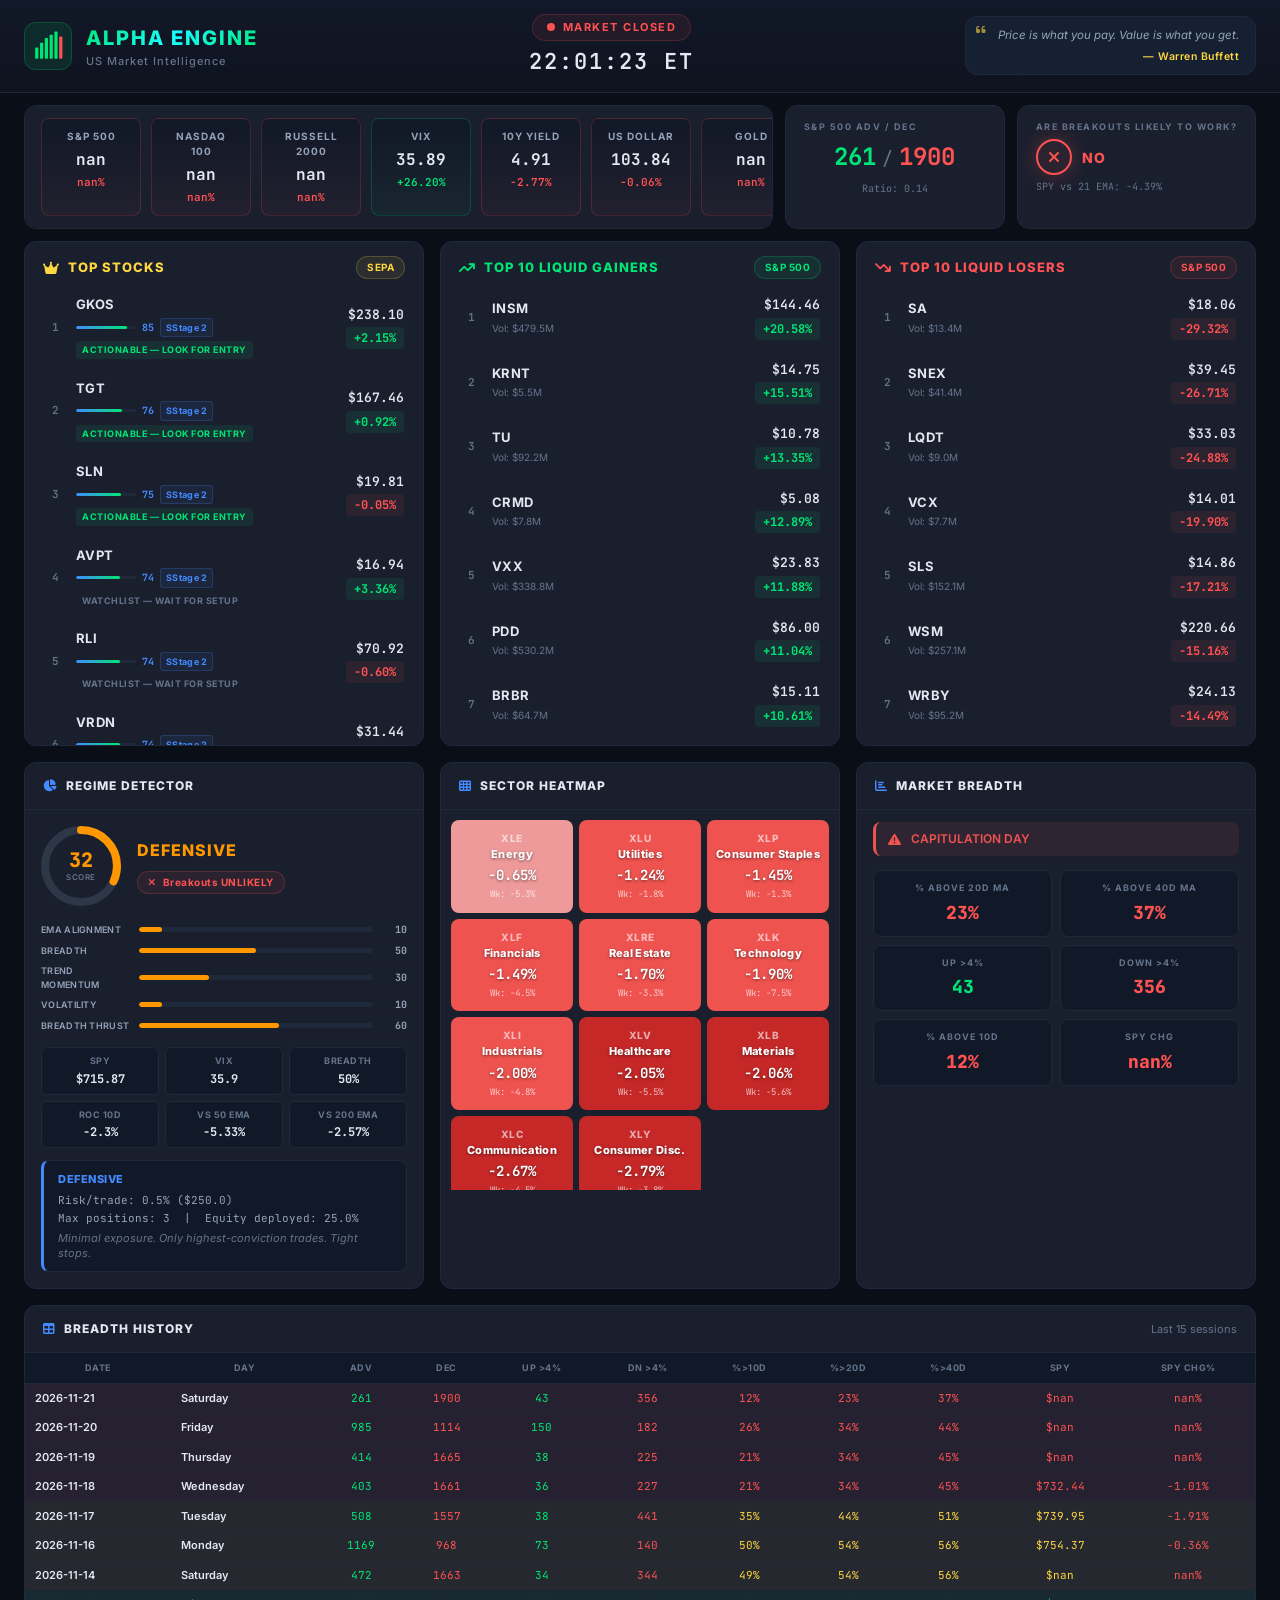
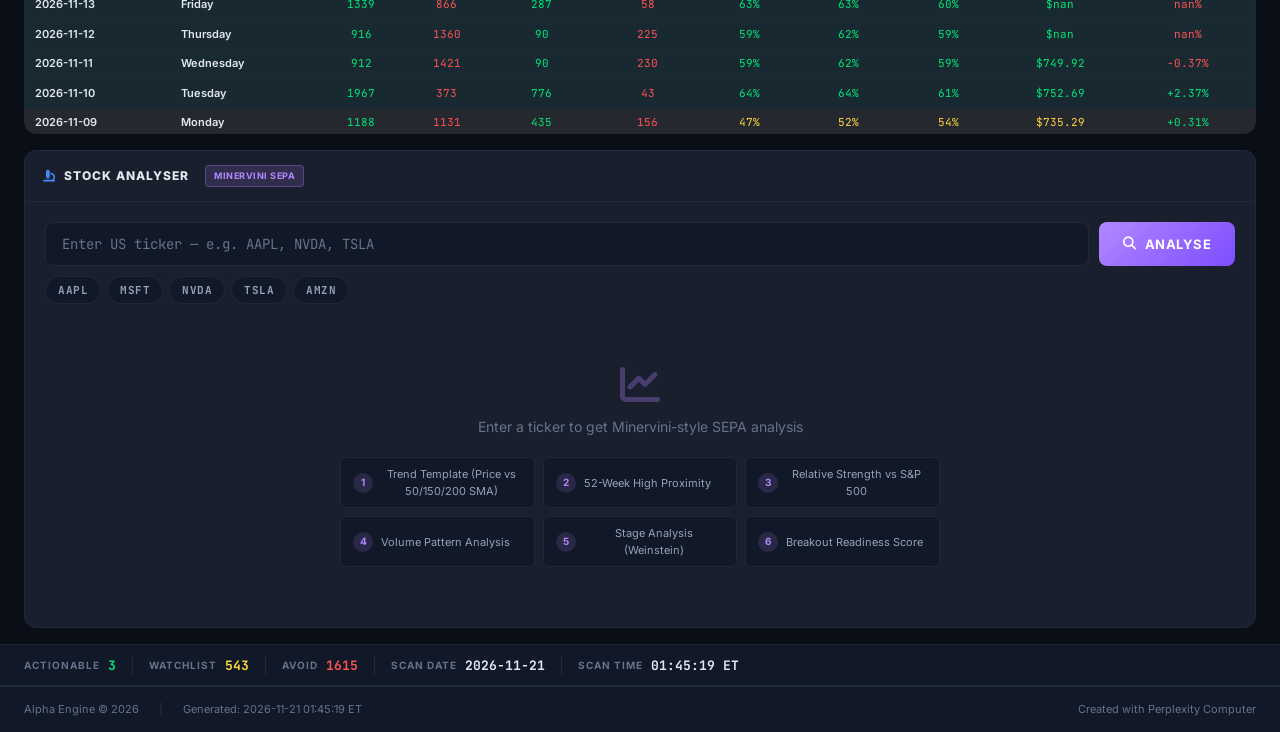
==== commit 0cb934a6: "Daily scan 2026-11-21" ====
--- a/output/index.html
+++ b/output/index.html
@@ -89,27 +89,27 @@
         
         <div class="kpi-index-card up">
             <div class="kpi-index-name">VIX</div>
-            <div class="kpi-index-value">28.44</div>
+            <div class="kpi-index-value">35.89</div>
             <div class="kpi-index-change positive">
-                +15.80%
+                +26.20%
             </div>
         </div>
         
         
         <div class="kpi-index-card down">
             <div class="kpi-index-name">10Y YIELD</div>
-            <div class="kpi-index-value">5.05</div>
+            <div class="kpi-index-value">4.91</div>
             <div class="kpi-index-change negative">
-                -0.28%
+                -2.77%
             </div>
         </div>
         
         
-        <div class="kpi-index-card up">
+        <div class="kpi-index-card down">
             <div class="kpi-index-name">US DOLLAR</div>
-            <div class="kpi-index-value">103.93</div>
-            <div class="kpi-index-change positive">
-                +0.06%
+            <div class="kpi-index-value">103.84</div>
+            <div class="kpi-index-change negative">
+                -0.06%
             </div>
         </div>
         
@@ -128,12 +128,12 @@
     <div class="kpi-card adv-dec-card">
         <div class="kpi-label">S&amp;P 500 ADV / DEC</div>
         <div class="adv-dec-nums">
-            <span class="adv-num">985</span>
+            <span class="adv-num">261</span>
             <span class="adv-dec-sep">/</span>
-            <span class="dec-num">1114</span>
+            <span class="dec-num">1900</span>
         </div>
         <div class="adv-dec-ratio">
-            Ratio: 0.88
+            Ratio: 0.14
         </div>
     </div>
 
@@ -152,7 +152,7 @@
         <div class="sentiment-detail">
             SPY vs 21 EMA:
             
-                -2.90%
+                -4.39%
             
         </div>
     </div>
@@ -178,15 +178,15 @@
             
             
             
-            <a class="stock-item" href="javascript:void(0)" onclick="goToAnalyser('APPN')">
+            <a class="stock-item" href="javascript:void(0)" onclick="goToAnalyser('GKOS')">
                 <span class="stock-rank">1</span>
                 <div class="stock-info">
-                    <div class="stock-name">APPN</div>
+                    <div class="stock-name">GKOS</div>
                     <div class="stock-score-bar">
                         <div class="score-bar-track">
-                            <div class="score-bar-fill" style="width: 82%"></div>
+                            <div class="score-bar-fill" style="width: 85%"></div>
                         </div>
-                        <span class="score-bar-val">82</span>
+                        <span class="score-bar-val">85</span>
                         
                         <span class="stage-badge">SStage 2</span>
                         
@@ -196,24 +196,24 @@
                     </div>
                 </div>
                 <div class="stock-price">
-                    <div class="stock-ltp">$54.06</div>
+                    <div class="stock-ltp">$238.10</div>
                     <div class="stock-pct positive">
-                        +1.10%
+                        +2.15%
                     </div>
                 </div>
             </a>
             
             
             
-            <a class="stock-item" href="javascript:void(0)" onclick="goToAnalyser('HAE')">
+            <a class="stock-item" href="javascript:void(0)" onclick="goToAnalyser('TGT')">
                 <span class="stock-rank">2</span>
                 <div class="stock-info">
-                    <div class="stock-name">HAE</div>
+                    <div class="stock-name">TGT</div>
                     <div class="stock-score-bar">
                         <div class="score-bar-track">
-                            <div class="score-bar-fill" style="width: 82%"></div>
+                            <div class="score-bar-fill" style="width: 76%"></div>
                         </div>
-                        <span class="score-bar-val">82</span>
+                        <span class="score-bar-val">76</span>
                         
                         <span class="stage-badge">SStage 2</span>
                         
@@ -223,9 +223,9 @@
                     </div>
                 </div>
                 <div class="stock-price">
-                    <div class="stock-ltp">$122.86</div>
+                    <div class="stock-ltp">$167.46</div>
                     <div class="stock-pct positive">
-                        +1.60%
+                        +0.92%
                     </div>
                 </div>
             </a>
@@ -238,9 +238,9 @@
                     <div class="stock-name">SLN</div>
                     <div class="stock-score-bar">
                         <div class="score-bar-track">
-                            <div class="score-bar-fill" style="width: 82%"></div>
+                            <div class="score-bar-fill" style="width: 75%"></div>
                         </div>
-                        <span class="score-bar-val">82</span>
+                        <span class="score-bar-val">75</span>
                         
                         <span class="stage-badge">SStage 2</span>
                         
@@ -250,306 +250,306 @@
                     </div>
                 </div>
                 <div class="stock-price">
-                    <div class="stock-ltp">$19.82</div>
-                    <div class="stock-pct positive">
-                        +0.10%
+                    <div class="stock-ltp">$19.81</div>
+                    <div class="stock-pct negative">
+                        -0.05%
                     </div>
                 </div>
             </a>
             
             
             
-            <a class="stock-item" href="javascript:void(0)" onclick="goToAnalyser('GSAT')">
+            <a class="stock-item" href="javascript:void(0)" onclick="goToAnalyser('AVPT')">
                 <span class="stock-rank">4</span>
                 <div class="stock-info">
-                    <div class="stock-name">GSAT</div>
+                    <div class="stock-name">AVPT</div>
                     <div class="stock-score-bar">
                         <div class="score-bar-track">
-                            <div class="score-bar-fill" style="width: 80%"></div>
+                            <div class="score-bar-fill" style="width: 74%"></div>
                         </div>
-                        <span class="score-bar-val">80</span>
+                        <span class="score-bar-val">74</span>
                         
                         <span class="stage-badge">SStage 2</span>
                         
                     </div>
                     <div class="stock-sub">
-                        <span class="verdict-badge badge-green">ACTIONABLE — LOOK FOR ENTRY</span>
-                    </div>
-                </div>
-                <div class="stock-price">
-                    <div class="stock-ltp">$86.76</div>
+                        <span class="verdict-badge badge-yellow">WATCHLIST — WAIT FOR SETUP</span>
+                    </div>
+                </div>
+                <div class="stock-price">
+                    <div class="stock-ltp">$16.94</div>
                     <div class="stock-pct positive">
-                        +0.25%
+                        +3.36%
                     </div>
                 </div>
             </a>
             
             
             
+            <a class="stock-item" href="javascript:void(0)" onclick="goToAnalyser('RLI')">
+                <span class="stock-rank">5</span>
+                <div class="stock-info">
+                    <div class="stock-name">RLI</div>
+                    <div class="stock-score-bar">
+                        <div class="score-bar-track">
+                            <div class="score-bar-fill" style="width: 74%"></div>
+                        </div>
+                        <span class="score-bar-val">74</span>
+                        
+                        <span class="stage-badge">SStage 2</span>
+                        
+                    </div>
+                    <div class="stock-sub">
+                        <span class="verdict-badge badge-yellow">WATCHLIST — WAIT FOR SETUP</span>
+                    </div>
+                </div>
+                <div class="stock-price">
+                    <div class="stock-ltp">$70.92</div>
+                    <div class="stock-pct negative">
+                        -0.60%
+                    </div>
+                </div>
+            </a>
+            
+            
+            
+            <a class="stock-item" href="javascript:void(0)" onclick="goToAnalyser('VRDN')">
+                <span class="stock-rank">6</span>
+                <div class="stock-info">
+                    <div class="stock-name">VRDN</div>
+                    <div class="stock-score-bar">
+                        <div class="score-bar-track">
+                            <div class="score-bar-fill" style="width: 74%"></div>
+                        </div>
+                        <span class="score-bar-val">74</span>
+                        
+                        <span class="stage-badge">SStage 2</span>
+                        
+                    </div>
+                    <div class="stock-sub">
+                        <span class="verdict-badge badge-yellow">WATCHLIST — WAIT FOR SETUP</span>
+                    </div>
+                </div>
+                <div class="stock-price">
+                    <div class="stock-ltp">$31.44</div>
+                    <div class="stock-pct positive">
+                        +4.38%
+                    </div>
+                </div>
+            </a>
+            
+            
+            
             <a class="stock-item" href="javascript:void(0)" onclick="goToAnalyser('AXGN')">
-                <span class="stock-rank">5</span>
+                <span class="stock-rank">7</span>
                 <div class="stock-info">
                     <div class="stock-name">AXGN</div>
                     <div class="stock-score-bar">
                         <div class="score-bar-track">
-                            <div class="score-bar-fill" style="width: 79%"></div>
+                            <div class="score-bar-fill" style="width: 72%"></div>
                         </div>
-                        <span class="score-bar-val">79</span>
+                        <span class="score-bar-val">72</span>
                         
                         <span class="stage-badge">SStage 2</span>
                         
                     </div>
                     <div class="stock-sub">
-                        <span class="verdict-badge badge-green">ACTIONABLE — LOOK FOR ENTRY</span>
-                    </div>
-                </div>
-                <div class="stock-price">
-                    <div class="stock-ltp">$56.95</div>
-                    <div class="stock-pct positive">
-                        +2.85%
+                        <span class="verdict-badge badge-yellow">WATCHLIST — WAIT FOR SETUP</span>
+                    </div>
+                </div>
+                <div class="stock-price">
+                    <div class="stock-ltp">$56.35</div>
+                    <div class="stock-pct negative">
+                        -1.05%
                     </div>
                 </div>
             </a>
             
             
             
-            <a class="stock-item" href="javascript:void(0)" onclick="goToAnalyser('BILL')">
-                <span class="stock-rank">6</span>
-                <div class="stock-info">
-                    <div class="stock-name">BILL</div>
+            <a class="stock-item" href="javascript:void(0)" onclick="goToAnalyser('CBOE')">
+                <span class="stock-rank">8</span>
+                <div class="stock-info">
+                    <div class="stock-name">CBOE</div>
                     <div class="stock-score-bar">
                         <div class="score-bar-track">
-                            <div class="score-bar-fill" style="width: 79%"></div>
+                            <div class="score-bar-fill" style="width: 72%"></div>
                         </div>
-                        <span class="score-bar-val">79</span>
+                        <span class="score-bar-val">72</span>
                         
                         <span class="stage-badge">SStage 2</span>
                         
                     </div>
                     <div class="stock-sub">
-                        <span class="verdict-badge badge-green">ACTIONABLE — LOOK FOR ENTRY</span>
-                    </div>
-                </div>
-                <div class="stock-price">
-                    <div class="stock-ltp">$66.01</div>
-                    <div class="stock-pct positive">
-                        +1.74%
+                        <span class="verdict-badge badge-yellow">WATCHLIST — WAIT FOR SETUP</span>
+                    </div>
+                </div>
+                <div class="stock-price">
+                    <div class="stock-ltp">$357.69</div>
+                    <div class="stock-pct negative">
+                        -0.62%
                     </div>
                 </div>
             </a>
             
             
             
-            <a class="stock-item" href="javascript:void(0)" onclick="goToAnalyser('SGRY')">
-                <span class="stock-rank">7</span>
-                <div class="stock-info">
-                    <div class="stock-name">SGRY</div>
+            <a class="stock-item" href="javascript:void(0)" onclick="goToAnalyser('CGON')">
+                <span class="stock-rank">9</span>
+                <div class="stock-info">
+                    <div class="stock-name">CGON</div>
                     <div class="stock-score-bar">
                         <div class="score-bar-track">
-                            <div class="score-bar-fill" style="width: 79%"></div>
+                            <div class="score-bar-fill" style="width: 72%"></div>
                         </div>
-                        <span class="score-bar-val">79</span>
+                        <span class="score-bar-val">72</span>
                         
                         <span class="stage-badge">SStage 2</span>
                         
                     </div>
                     <div class="stock-sub">
-                        <span class="verdict-badge badge-green">ACTIONABLE — LOOK FOR ENTRY</span>
-                    </div>
-                </div>
-                <div class="stock-price">
-                    <div class="stock-ltp">$26.96</div>
+                        <span class="verdict-badge badge-yellow">WATCHLIST — WAIT FOR SETUP</span>
+                    </div>
+                </div>
+                <div class="stock-price">
+                    <div class="stock-ltp">$81.90</div>
                     <div class="stock-pct positive">
-                        +0.41%
+                        +2.38%
                     </div>
                 </div>
             </a>
             
             
             
-            <a class="stock-item" href="javascript:void(0)" onclick="goToAnalyser('XMTR')">
-                <span class="stock-rank">8</span>
-                <div class="stock-info">
-                    <div class="stock-name">XMTR</div>
+            <a class="stock-item" href="javascript:void(0)" onclick="goToAnalyser('DEO')">
+                <span class="stock-rank">10</span>
+                <div class="stock-info">
+                    <div class="stock-name">DEO</div>
                     <div class="stock-score-bar">
                         <div class="score-bar-track">
-                            <div class="score-bar-fill" style="width: 79%"></div>
+                            <div class="score-bar-fill" style="width: 72%"></div>
                         </div>
-                        <span class="score-bar-val">79</span>
+                        <span class="score-bar-val">72</span>
                         
                         <span class="stage-badge">SStage 2</span>
                         
                     </div>
                     <div class="stock-sub">
-                        <span class="verdict-badge badge-green">ACTIONABLE — LOOK FOR ENTRY</span>
-                    </div>
-                </div>
-                <div class="stock-price">
-                    <div class="stock-ltp">$120.48</div>
-                    <div class="stock-pct positive">
-                        +4.81%
+                        <span class="verdict-badge badge-yellow">WATCHLIST — WAIT FOR SETUP</span>
+                    </div>
+                </div>
+                <div class="stock-price">
+                    <div class="stock-ltp">$98.33</div>
+                    <div class="stock-pct negative">
+                        -1.36%
                     </div>
                 </div>
             </a>
             
             
             
-            <a class="stock-item" href="javascript:void(0)" onclick="goToAnalyser('AVTR')">
-                <span class="stock-rank">9</span>
-                <div class="stock-info">
-                    <div class="stock-name">AVTR</div>
+            <a class="stock-item" href="javascript:void(0)" onclick="goToAnalyser('DHT')">
+                <span class="stock-rank">11</span>
+                <div class="stock-info">
+                    <div class="stock-name">DHT</div>
                     <div class="stock-score-bar">
                         <div class="score-bar-track">
-                            <div class="score-bar-fill" style="width: 77%"></div>
+                            <div class="score-bar-fill" style="width: 72%"></div>
                         </div>
-                        <span class="score-bar-val">77</span>
+                        <span class="score-bar-val">72</span>
                         
                         <span class="stage-badge">SStage 2</span>
                         
                     </div>
                     <div class="stock-sub">
-                        <span class="verdict-badge badge-green">ACTIONABLE — LOOK FOR ENTRY</span>
-                    </div>
-                </div>
-                <div class="stock-price">
-                    <div class="stock-ltp">$15.37</div>
+                        <span class="verdict-badge badge-yellow">WATCHLIST — WAIT FOR SETUP</span>
+                    </div>
+                </div>
+                <div class="stock-price">
+                    <div class="stock-ltp">$21.51</div>
                     <div class="stock-pct positive">
-                        +1.25%
+                        +3.41%
                     </div>
                 </div>
             </a>
             
             
             
-            <a class="stock-item" href="javascript:void(0)" onclick="goToAnalyser('BIIB')">
-                <span class="stock-rank">10</span>
-                <div class="stock-info">
-                    <div class="stock-name">BIIB</div>
+            <a class="stock-item" href="javascript:void(0)" onclick="goToAnalyser('RXO')">
+                <span class="stock-rank">12</span>
+                <div class="stock-info">
+                    <div class="stock-name">RXO</div>
                     <div class="stock-score-bar">
                         <div class="score-bar-track">
-                            <div class="score-bar-fill" style="width: 77%"></div>
+                            <div class="score-bar-fill" style="width: 72%"></div>
                         </div>
-                        <span class="score-bar-val">77</span>
+                        <span class="score-bar-val">72</span>
                         
                         <span class="stage-badge">SStage 2</span>
                         
                     </div>
                     <div class="stock-sub">
-                        <span class="verdict-badge badge-green">ACTIONABLE — LOOK FOR ENTRY</span>
-                    </div>
-                </div>
-                <div class="stock-price">
-                    <div class="stock-ltp">$251.41</div>
+                        <span class="verdict-badge badge-yellow">WATCHLIST — WAIT FOR SETUP</span>
+                    </div>
+                </div>
+                <div class="stock-price">
+                    <div class="stock-ltp">$28.60</div>
                     <div class="stock-pct positive">
-                        +0.25%
+                        +0.00%
                     </div>
                 </div>
             </a>
             
             
             
-            <a class="stock-item" href="javascript:void(0)" onclick="goToAnalyser('CART')">
-                <span class="stock-rank">11</span>
-                <div class="stock-info">
-                    <div class="stock-name">CART</div>
+            <a class="stock-item" href="javascript:void(0)" onclick="goToAnalyser('SIBN')">
+                <span class="stock-rank">13</span>
+                <div class="stock-info">
+                    <div class="stock-name">SIBN</div>
                     <div class="stock-score-bar">
                         <div class="score-bar-track">
-                            <div class="score-bar-fill" style="width: 77%"></div>
+                            <div class="score-bar-fill" style="width: 72%"></div>
                         </div>
-                        <span class="score-bar-val">77</span>
+                        <span class="score-bar-val">72</span>
                         
                         <span class="stage-badge">SStage 2</span>
                         
                     </div>
                     <div class="stock-sub">
-                        <span class="verdict-badge badge-green">ACTIONABLE — LOOK FOR ENTRY</span>
-                    </div>
-                </div>
-                <div class="stock-price">
-                    <div class="stock-ltp">$58.66</div>
+                        <span class="verdict-badge badge-yellow">WATCHLIST — WAIT FOR SETUP</span>
+                    </div>
+                </div>
+                <div class="stock-price">
+                    <div class="stock-ltp">$23.75</div>
                     <div class="stock-pct positive">
-                        +0.24%
+                        +0.89%
                     </div>
                 </div>
             </a>
             
             
             
-            <a class="stock-item" href="javascript:void(0)" onclick="goToAnalyser('GCT')">
-                <span class="stock-rank">12</span>
-                <div class="stock-info">
-                    <div class="stock-name">GCT</div>
+            <a class="stock-item" href="javascript:void(0)" onclick="goToAnalyser('TGTX')">
+                <span class="stock-rank">14</span>
+                <div class="stock-info">
+                    <div class="stock-name">TGTX</div>
                     <div class="stock-score-bar">
                         <div class="score-bar-track">
-                            <div class="score-bar-fill" style="width: 77%"></div>
+                            <div class="score-bar-fill" style="width: 72%"></div>
                         </div>
-                        <span class="score-bar-val">77</span>
+                        <span class="score-bar-val">72</span>
                         
                         <span class="stage-badge">SStage 2</span>
                         
                     </div>
                     <div class="stock-sub">
-                        <span class="verdict-badge badge-green">ACTIONABLE — LOOK FOR ENTRY</span>
-                    </div>
-                </div>
-                <div class="stock-price">
-                    <div class="stock-ltp">$65.30</div>
-                    <div class="stock-pct positive">
-                        +2.75%
-                    </div>
-                </div>
-            </a>
-            
-            
-            
-            <a class="stock-item" href="javascript:void(0)" onclick="goToAnalyser('MAR')">
-                <span class="stock-rank">13</span>
-                <div class="stock-info">
-                    <div class="stock-name">MAR</div>
-                    <div class="stock-score-bar">
-                        <div class="score-bar-track">
-                            <div class="score-bar-fill" style="width: 77%"></div>
-                        </div>
-                        <span class="score-bar-val">77</span>
-                        
-                        <span class="stage-badge">SStage 2</span>
-                        
-                    </div>
-                    <div class="stock-sub">
-                        <span class="verdict-badge badge-green">ACTIONABLE — LOOK FOR ENTRY</span>
-                    </div>
-                </div>
-                <div class="stock-price">
-                    <div class="stock-ltp">$425.90</div>
-                    <div class="stock-pct positive">
-                        +0.75%
-                    </div>
-                </div>
-            </a>
-            
-            
-            
-            <a class="stock-item" href="javascript:void(0)" onclick="goToAnalyser('PCOR')">
-                <span class="stock-rank">14</span>
-                <div class="stock-info">
-                    <div class="stock-name">PCOR</div>
-                    <div class="stock-score-bar">
-                        <div class="score-bar-track">
-                            <div class="score-bar-fill" style="width: 77%"></div>
-                        </div>
-                        <span class="score-bar-val">77</span>
-                        
-                        <span class="stage-badge">SStage 2</span>
-                        
-                    </div>
-                    <div class="stock-sub">
-                        <span class="verdict-badge badge-green">ACTIONABLE — LOOK FOR ENTRY</span>
-                    </div>
-                </div>
-                <div class="stock-price">
-                    <div class="stock-ltp">$76.20</div>
-                    <div class="stock-pct positive">
-                        +1.90%
+                        <span class="verdict-badge badge-yellow">WATCHLIST — WAIT FOR SETUP</span>
+                    </div>
+                </div>
+                <div class="stock-price">
+                    <div class="stock-ltp">$64.88</div>
+                    <div class="stock-pct negative">
+                        -1.88%
                     </div>
                 </div>
             </a>
@@ -569,171 +569,171 @@
         <div class="stock-list">
             
             
-            <div class="stock-item" onclick="goToAnalyser('RMIX')" style="cursor:pointer">
+            <div class="stock-item" onclick="goToAnalyser('INSM')" style="cursor:pointer">
                 <span class="stock-rank">1</span>
                 <div class="stock-info">
-                    <div class="stock-name">RMIX</div>
-                    <div class="stock-sub">
-                        Vol: $5.3M
-                    </div>
-                </div>
-                <div class="stock-price">
-                    <div class="stock-ltp">$7.53</div>
+                    <div class="stock-name">INSM</div>
+                    <div class="stock-sub">
+                        Vol: $479.5M
+                    </div>
+                </div>
+                <div class="stock-price">
+                    <div class="stock-ltp">$144.46</div>
                     <div class="stock-pct positive">
-                        +24.46%
+                        +20.58%
+                    </div>
+                </div>
+            </div>
+            
+            
+            <div class="stock-item" onclick="goToAnalyser('KRNT')" style="cursor:pointer">
+                <span class="stock-rank">2</span>
+                <div class="stock-info">
+                    <div class="stock-name">KRNT</div>
+                    <div class="stock-sub">
+                        Vol: $5.5M
+                    </div>
+                </div>
+                <div class="stock-price">
+                    <div class="stock-ltp">$14.75</div>
+                    <div class="stock-pct positive">
+                        +15.51%
+                    </div>
+                </div>
+            </div>
+            
+            
+            <div class="stock-item" onclick="goToAnalyser('TU')" style="cursor:pointer">
+                <span class="stock-rank">3</span>
+                <div class="stock-info">
+                    <div class="stock-name">TU</div>
+                    <div class="stock-sub">
+                        Vol: $92.2M
+                    </div>
+                </div>
+                <div class="stock-price">
+                    <div class="stock-ltp">$10.78</div>
+                    <div class="stock-pct positive">
+                        +13.35%
+                    </div>
+                </div>
+            </div>
+            
+            
+            <div class="stock-item" onclick="goToAnalyser('CRMD')" style="cursor:pointer">
+                <span class="stock-rank">4</span>
+                <div class="stock-info">
+                    <div class="stock-name">CRMD</div>
+                    <div class="stock-sub">
+                        Vol: $7.8M
+                    </div>
+                </div>
+                <div class="stock-price">
+                    <div class="stock-ltp">$5.08</div>
+                    <div class="stock-pct positive">
+                        +12.89%
+                    </div>
+                </div>
+            </div>
+            
+            
+            <div class="stock-item" onclick="goToAnalyser('VXX')" style="cursor:pointer">
+                <span class="stock-rank">5</span>
+                <div class="stock-info">
+                    <div class="stock-name">VXX</div>
+                    <div class="stock-sub">
+                        Vol: $338.8M
+                    </div>
+                </div>
+                <div class="stock-price">
+                    <div class="stock-ltp">$23.83</div>
+                    <div class="stock-pct positive">
+                        +11.88%
+                    </div>
+                </div>
+            </div>
+            
+            
+            <div class="stock-item" onclick="goToAnalyser('PDD')" style="cursor:pointer">
+                <span class="stock-rank">6</span>
+                <div class="stock-info">
+                    <div class="stock-name">PDD</div>
+                    <div class="stock-sub">
+                        Vol: $530.2M
+                    </div>
+                </div>
+                <div class="stock-price">
+                    <div class="stock-ltp">$86.00</div>
+                    <div class="stock-pct positive">
+                        +11.04%
                     </div>
                 </div>
             </div>
             
             
             <div class="stock-item" onclick="goToAnalyser('BRBR')" style="cursor:pointer">
-                <span class="stock-rank">2</span>
+                <span class="stock-rank">7</span>
                 <div class="stock-info">
                     <div class="stock-name">BRBR</div>
                     <div class="stock-sub">
-                        Vol: $56.1M
-                    </div>
-                </div>
-                <div class="stock-price">
-                    <div class="stock-ltp">$13.66</div>
+                        Vol: $64.7M
+                    </div>
+                </div>
+                <div class="stock-price">
+                    <div class="stock-ltp">$15.11</div>
                     <div class="stock-pct positive">
-                        +24.07%
-                    </div>
-                </div>
-            </div>
-            
-            
-            <div class="stock-item" onclick="goToAnalyser('TENB')" style="cursor:pointer">
-                <span class="stock-rank">3</span>
-                <div class="stock-info">
-                    <div class="stock-name">TENB</div>
-                    <div class="stock-sub">
-                        Vol: $186.4M
-                    </div>
-                </div>
-                <div class="stock-price">
-                    <div class="stock-ltp">$44.68</div>
+                        +10.61%
+                    </div>
+                </div>
+            </div>
+            
+            
+            <div class="stock-item" onclick="goToAnalyser('VVV')" style="cursor:pointer">
+                <span class="stock-rank">8</span>
+                <div class="stock-info">
+                    <div class="stock-name">VVV</div>
+                    <div class="stock-sub">
+                        Vol: $111.9M
+                    </div>
+                </div>
+                <div class="stock-price">
+                    <div class="stock-ltp">$36.84</div>
                     <div class="stock-pct positive">
-                        +15.75%
-                    </div>
-                </div>
-            </div>
-            
-            
-            <div class="stock-item" onclick="goToAnalyser('MFP')" style="cursor:pointer">
-                <span class="stock-rank">4</span>
-                <div class="stock-info">
-                    <div class="stock-name">MFP</div>
-                    <div class="stock-sub">
-                        Vol: $22.3M
-                    </div>
-                </div>
-                <div class="stock-price">
-                    <div class="stock-ltp">$48.28</div>
+                        +10.40%
+                    </div>
+                </div>
+            </div>
+            
+            
+            <div class="stock-item" onclick="goToAnalyser('SVRA')" style="cursor:pointer">
+                <span class="stock-rank">9</span>
+                <div class="stock-info">
+                    <div class="stock-name">SVRA</div>
+                    <div class="stock-sub">
+                        Vol: $15.0M
+                    </div>
+                </div>
+                <div class="stock-price">
+                    <div class="stock-ltp">$5.21</div>
                     <div class="stock-pct positive">
-                        +13.95%
-                    </div>
-                </div>
-            </div>
-            
-            
-            <div class="stock-item" onclick="goToAnalyser('VITL')" style="cursor:pointer">
-                <span class="stock-rank">5</span>
-                <div class="stock-info">
-                    <div class="stock-name">VITL</div>
-                    <div class="stock-sub">
-                        Vol: $18.1M
-                    </div>
-                </div>
-                <div class="stock-price">
-                    <div class="stock-ltp">$9.60</div>
+                        +10.38%
+                    </div>
+                </div>
+            </div>
+            
+            
+            <div class="stock-item" onclick="goToAnalyser('AESI')" style="cursor:pointer">
+                <span class="stock-rank">10</span>
+                <div class="stock-info">
+                    <div class="stock-name">AESI</div>
+                    <div class="stock-sub">
+                        Vol: $24.9M
+                    </div>
+                </div>
+                <div class="stock-price">
+                    <div class="stock-ltp">$5.62</div>
                     <div class="stock-pct positive">
-                        +13.61%
-                    </div>
-                </div>
-            </div>
-            
-            
-            <div class="stock-item" onclick="goToAnalyser('QLYS')" style="cursor:pointer">
-                <span class="stock-rank">6</span>
-                <div class="stock-info">
-                    <div class="stock-name">QLYS</div>
-                    <div class="stock-sub">
-                        Vol: $165.1M
-                    </div>
-                </div>
-                <div class="stock-price">
-                    <div class="stock-ltp">$197.24</div>
-                    <div class="stock-pct positive">
-                        +12.92%
-                    </div>
-                </div>
-            </div>
-            
-            
-            <div class="stock-item" onclick="goToAnalyser('NTSK')" style="cursor:pointer">
-                <span class="stock-rank">7</span>
-                <div class="stock-info">
-                    <div class="stock-name">NTSK</div>
-                    <div class="stock-sub">
-                        Vol: $158.2M
-                    </div>
-                </div>
-                <div class="stock-price">
-                    <div class="stock-ltp">$23.50</div>
-                    <div class="stock-pct positive">
-                        +12.73%
-                    </div>
-                </div>
-            </div>
-            
-            
-            <div class="stock-item" onclick="goToAnalyser('FSLY')" style="cursor:pointer">
-                <span class="stock-rank">8</span>
-                <div class="stock-info">
-                    <div class="stock-name">FSLY</div>
-                    <div class="stock-sub">
-                        Vol: $124.9M
-                    </div>
-                </div>
-                <div class="stock-price">
-                    <div class="stock-ltp">$17.90</div>
-                    <div class="stock-pct positive">
-                        +12.58%
-                    </div>
-                </div>
-            </div>
-            
-            
-            <div class="stock-item" onclick="goToAnalyser('RPD')" style="cursor:pointer">
-                <span class="stock-rank">9</span>
-                <div class="stock-info">
-                    <div class="stock-name">RPD</div>
-                    <div class="stock-sub">
-                        Vol: $29.1M
-                    </div>
-                </div>
-                <div class="stock-price">
-                    <div class="stock-ltp">$15.34</div>
-                    <div class="stock-pct positive">
-                        +12.55%
-                    </div>
-                </div>
-            </div>
-            
-            
-            <div class="stock-item" onclick="goToAnalyser('OKTA')" style="cursor:pointer">
-                <span class="stock-rank">10</span>
-                <div class="stock-info">
-                    <div class="stock-name">OKTA</div>
-                    <div class="stock-sub">
-                        Vol: $828.5M
-                    </div>
-                </div>
-                <div class="stock-price">
-                    <div class="stock-ltp">$195.61</div>
-                    <div class="stock-pct positive">
-                        +12.07%
+                        +10.20%
                     </div>
                 </div>
             </div>
@@ -753,171 +753,171 @@
         <div class="stock-list">
             
             
-            <div class="stock-item" onclick="goToAnalyser('NCT')" style="cursor:pointer">
+            <div class="stock-item" onclick="goToAnalyser('SA')" style="cursor:pointer">
                 <span class="stock-rank">1</span>
                 <div class="stock-info">
-                    <div class="stock-name">NCT</div>
-                    <div class="stock-sub">
-                        Vol: $19.8M
-                    </div>
-                </div>
-                <div class="stock-price">
-                    <div class="stock-ltp">$6.62</div>
+                    <div class="stock-name">SA</div>
+                    <div class="stock-sub">
+                        Vol: $13.4M
+                    </div>
+                </div>
+                <div class="stock-price">
+                    <div class="stock-ltp">$18.06</div>
                     <div class="stock-pct negative">
-                        -34.26%
+                        -29.32%
+                    </div>
+                </div>
+            </div>
+            
+            
+            <div class="stock-item" onclick="goToAnalyser('SNEX')" style="cursor:pointer">
+                <span class="stock-rank">2</span>
+                <div class="stock-info">
+                    <div class="stock-name">SNEX</div>
+                    <div class="stock-sub">
+                        Vol: $41.4M
+                    </div>
+                </div>
+                <div class="stock-price">
+                    <div class="stock-ltp">$39.45</div>
+                    <div class="stock-pct negative">
+                        -26.71%
+                    </div>
+                </div>
+            </div>
+            
+            
+            <div class="stock-item" onclick="goToAnalyser('LQDT')" style="cursor:pointer">
+                <span class="stock-rank">3</span>
+                <div class="stock-info">
+                    <div class="stock-name">LQDT</div>
+                    <div class="stock-sub">
+                        Vol: $9.0M
+                    </div>
+                </div>
+                <div class="stock-price">
+                    <div class="stock-ltp">$33.03</div>
+                    <div class="stock-pct negative">
+                        -24.88%
                     </div>
                 </div>
             </div>
             
             
             <div class="stock-item" onclick="goToAnalyser('VCX')" style="cursor:pointer">
-                <span class="stock-rank">2</span>
+                <span class="stock-rank">4</span>
                 <div class="stock-info">
                     <div class="stock-name">VCX</div>
                     <div class="stock-sub">
-                        Vol: $8.9M
-                    </div>
-                </div>
-                <div class="stock-price">
-                    <div class="stock-ltp">$17.49</div>
+                        Vol: $7.7M
+                    </div>
+                </div>
+                <div class="stock-price">
+                    <div class="stock-ltp">$14.01</div>
                     <div class="stock-pct negative">
-                        -19.62%
-                    </div>
-                </div>
-            </div>
-            
-            
-            <div class="stock-item" onclick="goToAnalyser('ARDT')" style="cursor:pointer">
-                <span class="stock-rank">3</span>
-                <div class="stock-info">
-                    <div class="stock-name">ARDT</div>
-                    <div class="stock-sub">
-                        Vol: $10.8M
-                    </div>
-                </div>
-                <div class="stock-price">
-                    <div class="stock-ltp">$14.40</div>
+                        -19.90%
+                    </div>
+                </div>
+            </div>
+            
+            
+            <div class="stock-item" onclick="goToAnalyser('SLS')" style="cursor:pointer">
+                <span class="stock-rank">5</span>
+                <div class="stock-info">
+                    <div class="stock-name">SLS</div>
+                    <div class="stock-sub">
+                        Vol: $152.1M
+                    </div>
+                </div>
+                <div class="stock-price">
+                    <div class="stock-ltp">$14.86</div>
                     <div class="stock-pct negative">
-                        -18.87%
-                    </div>
-                </div>
-            </div>
-            
-            
-            <div class="stock-item" onclick="goToAnalyser('HUM')" style="cursor:pointer">
-                <span class="stock-rank">4</span>
-                <div class="stock-info">
-                    <div class="stock-name">HUM</div>
-                    <div class="stock-sub">
-                        Vol: $597.4M
-                    </div>
-                </div>
-                <div class="stock-price">
-                    <div class="stock-ltp">$385.78</div>
+                        -17.21%
+                    </div>
+                </div>
+            </div>
+            
+            
+            <div class="stock-item" onclick="goToAnalyser('WSM')" style="cursor:pointer">
+                <span class="stock-rank">6</span>
+                <div class="stock-info">
+                    <div class="stock-name">WSM</div>
+                    <div class="stock-sub">
+                        Vol: $257.1M
+                    </div>
+                </div>
+                <div class="stock-price">
+                    <div class="stock-ltp">$220.66</div>
                     <div class="stock-pct negative">
-                        -12.98%
-                    </div>
-                </div>
-            </div>
-            
-            
-            <div class="stock-item" onclick="goToAnalyser('YSWY')" style="cursor:pointer">
-                <span class="stock-rank">5</span>
-                <div class="stock-info">
-                    <div class="stock-name">YSWY</div>
-                    <div class="stock-sub">
-                        Vol: $7.2M
-                    </div>
-                </div>
-                <div class="stock-price">
-                    <div class="stock-ltp">$21.29</div>
+                        -15.16%
+                    </div>
+                </div>
+            </div>
+            
+            
+            <div class="stock-item" onclick="goToAnalyser('WRBY')" style="cursor:pointer">
+                <span class="stock-rank">7</span>
+                <div class="stock-info">
+                    <div class="stock-name">WRBY</div>
+                    <div class="stock-sub">
+                        Vol: $95.2M
+                    </div>
+                </div>
+                <div class="stock-price">
+                    <div class="stock-ltp">$24.13</div>
                     <div class="stock-pct negative">
-                        -12.24%
-                    </div>
-                </div>
-            </div>
-            
-            
-            <div class="stock-item" onclick="goToAnalyser('ALHC')" style="cursor:pointer">
-                <span class="stock-rank">6</span>
-                <div class="stock-info">
-                    <div class="stock-name">ALHC</div>
-                    <div class="stock-sub">
-                        Vol: $62.1M
-                    </div>
-                </div>
-                <div class="stock-price">
-                    <div class="stock-ltp">$6.72</div>
+                        -14.49%
+                    </div>
+                </div>
+            </div>
+            
+            
+            <div class="stock-item" onclick="goToAnalyser('TDAY')" style="cursor:pointer">
+                <span class="stock-rank">8</span>
+                <div class="stock-info">
+                    <div class="stock-name">TDAY</div>
+                    <div class="stock-sub">
+                        Vol: $16.7M
+                    </div>
+                </div>
+                <div class="stock-price">
+                    <div class="stock-ltp">$5.96</div>
                     <div class="stock-pct negative">
-                        -11.81%
-                    </div>
-                </div>
-            </div>
-            
-            
-            <div class="stock-item" onclick="goToAnalyser('ERO')" style="cursor:pointer">
-                <span class="stock-rank">7</span>
-                <div class="stock-info">
-                    <div class="stock-name">ERO</div>
-                    <div class="stock-sub">
-                        Vol: $33.4M
-                    </div>
-                </div>
-                <div class="stock-price">
-                    <div class="stock-ltp">$23.92</div>
+                        -13.25%
+                    </div>
+                </div>
+            </div>
+            
+            
+            <div class="stock-item" onclick="goToAnalyser('QNT')" style="cursor:pointer">
+                <span class="stock-rank">9</span>
+                <div class="stock-info">
+                    <div class="stock-name">QNT</div>
+                    <div class="stock-sub">
+                        Vol: $66.4M
+                    </div>
+                </div>
+                <div class="stock-price">
+                    <div class="stock-ltp">$27.96</div>
                     <div class="stock-pct negative">
-                        -11.54%
-                    </div>
-                </div>
-            </div>
-            
-            
-            <div class="stock-item" onclick="goToAnalyser('CVI')" style="cursor:pointer">
-                <span class="stock-rank">8</span>
-                <div class="stock-info">
-                    <div class="stock-name">CVI</div>
-                    <div class="stock-sub">
-                        Vol: $52.4M
-                    </div>
-                </div>
-                <div class="stock-price">
-                    <div class="stock-ltp">$33.76</div>
+                        -12.60%
+                    </div>
+                </div>
+            </div>
+            
+            
+            <div class="stock-item" onclick="goToAnalyser('KLAR')" style="cursor:pointer">
+                <span class="stock-rank">10</span>
+                <div class="stock-info">
+                    <div class="stock-name">KLAR</div>
+                    <div class="stock-sub">
+                        Vol: $78.8M
+                    </div>
+                </div>
+                <div class="stock-price">
+                    <div class="stock-ltp">$12.67</div>
                     <div class="stock-pct negative">
-                        -11.18%
-                    </div>
-                </div>
-            </div>
-            
-            
-            <div class="stock-item" onclick="goToAnalyser('TGB')" style="cursor:pointer">
-                <span class="stock-rank">9</span>
-                <div class="stock-info">
-                    <div class="stock-name">TGB</div>
-                    <div class="stock-sub">
-                        Vol: $24.2M
-                    </div>
-                </div>
-                <div class="stock-price">
-                    <div class="stock-ltp">$5.56</div>
-                    <div class="stock-pct negative">
-                        -10.47%
-                    </div>
-                </div>
-            </div>
-            
-            
-            <div class="stock-item" onclick="goToAnalyser('ACIW')" style="cursor:pointer">
-                <span class="stock-rank">10</span>
-                <div class="stock-info">
-                    <div class="stock-name">ACIW</div>
-                    <div class="stock-sub">
-                        Vol: $47.1M
-                    </div>
-                </div>
-                <div class="stock-price">
-                    <div class="stock-ltp">$52.89</div>
-                    <div class="stock-pct negative">
-                        -10.25%
+                        -12.32%
                     </div>
                 </div>
             </div>
@@ -952,10 +952,10 @@
                                 cx="40" cy="40" r="36"
                                 stroke="#ff9800"
                                 stroke-dasharray="226"
-                                stroke-dashoffset="158.2"/>
+                                stroke-dashoffset="153.68"/>
                     </svg>
                     <div class="regime-ring-text">
-                        <span class="regime-ring-score" style="color: #ff9800">30</span>
+                        <span class="regime-ring-score" style="color: #ff9800">32</span>
                         <span class="regime-ring-label">SCORE</span>
                     </div>
                 </div>
@@ -993,17 +993,17 @@
                 <div class="comp-row">
                     <span class="comp-name">trend momentum</span>
                     <div class="comp-bar">
-                        <div class="comp-fill" style="width: 0%; background: #ff9800"></div>
-                    </div>
-                    <span class="comp-val">0</span>
+                        <div class="comp-fill" style="width: 30%; background: #ff9800"></div>
+                    </div>
+                    <span class="comp-val">30</span>
                 </div>
                 
                 <div class="comp-row">
                     <span class="comp-name">volatility</span>
                     <div class="comp-bar">
-                        <div class="comp-fill" style="width: 40%; background: #ff9800"></div>
-                    </div>
-                    <span class="comp-val">40</span>
+                        <div class="comp-fill" style="width: 10%; background: #ff9800"></div>
+                    </div>
+                    <span class="comp-val">10</span>
                 </div>
                 
                 <div class="comp-row">
@@ -1021,11 +1021,11 @@
             <div class="regime-stats-row">
                 <div class="regime-stat">
                     <div class="regime-stat-label">SPY</div>
-                    <div class="regime-stat-value">$730.20</div>
+                    <div class="regime-stat-value">$715.87</div>
                 </div>
                 <div class="regime-stat">
                     <div class="regime-stat-label">VIX</div>
-                    <div class="regime-stat-value">28.4</div>
+                    <div class="regime-stat-value">35.9</div>
                 </div>
                 <div class="regime-stat">
                     <div class="regime-stat-label">Breadth</div>
@@ -1033,15 +1033,15 @@
                 </div>
                 <div class="regime-stat">
                     <div class="regime-stat-label">ROC 10D</div>
-                    <div class="regime-stat-value">-4.8%</div>
+                    <div class="regime-stat-value">-2.3%</div>
                 </div>
                 <div class="regime-stat">
                     <div class="regime-stat-label">vs 50 EMA</div>
-                    <div class="regime-stat-value">-3.64%</div>
+                    <div class="regime-stat-value">-5.33%</div>
                 </div>
                 <div class="regime-stat">
                     <div class="regime-stat-label">vs 200 EMA</div>
-                    <div class="regime-stat-value">-0.57%</div>
+                    <div class="regime-stat-value">-2.57%</div>
                 </div>
             </div>
 
@@ -1068,98 +1068,38 @@
             <div class="heatmap-grid">
                 
                 
-                <div class="heatmap-cell" style="background: #4caf50; cursor:pointer;" title="Click to see Consumer Disc. stocks" onclick="openSectorModal('Consumer Disc.', 'XLY')">
-                    <div class="heatmap-cell-etf">XLY</div>
-                    <div class="heatmap-cell-name">Consumer Disc.</div>
+                <div class="heatmap-cell" style="background: #ef9a9a; cursor:pointer;" title="Click to see Energy stocks" onclick="openSectorModal('Energy', 'XLE')">
+                    <div class="heatmap-cell-etf">XLE</div>
+                    <div class="heatmap-cell-name">Energy</div>
                     <div class="heatmap-cell-daily">
-                        +1.79%
+                        -0.65%
                     </div>
                     <div class="heatmap-cell-weekly">
-                        Wk: -1.5%
-                    </div>
-                </div>
-                
-                
-                <div class="heatmap-cell" style="background: #81c784; cursor:pointer;" title="Click to see Technology stocks" onclick="openSectorModal('Technology', 'XLK')">
-                    <div class="heatmap-cell-etf">XLK</div>
-                    <div class="heatmap-cell-name">Technology</div>
-                    <div class="heatmap-cell-daily">
-                        +0.34%
-                    </div>
-                    <div class="heatmap-cell-weekly">
-                        Wk: -6.0%
-                    </div>
-                </div>
-                
-                
-                <div class="heatmap-cell" style="background: #81c784; cursor:pointer;" title="Click to see Utilities stocks" onclick="openSectorModal('Utilities', 'XLU')">
+                        Wk: -5.3%
+                    </div>
+                </div>
+                
+                
+                <div class="heatmap-cell" style="background: #ef5350; cursor:pointer;" title="Click to see Utilities stocks" onclick="openSectorModal('Utilities', 'XLU')">
                     <div class="heatmap-cell-etf">XLU</div>
                     <div class="heatmap-cell-name">Utilities</div>
                     <div class="heatmap-cell-daily">
-                        +0.30%
+                        -1.24%
                     </div>
                     <div class="heatmap-cell-weekly">
-                        Wk: -0.6%
-                    </div>
-                </div>
-                
-                
-                <div class="heatmap-cell" style="background: #81c784; cursor:pointer;" title="Click to see Communication stocks" onclick="openSectorModal('Communication', 'XLC')">
-                    <div class="heatmap-cell-etf">XLC</div>
-                    <div class="heatmap-cell-name">Communication</div>
-                    <div class="heatmap-cell-daily">
-                        +0.30%
-                    </div>
-                    <div class="heatmap-cell-weekly">
-                        Wk: -2.8%
-                    </div>
-                </div>
-                
-                
-                <div class="heatmap-cell" style="background: #9e9e9e; cursor:pointer;" title="Click to see Real Estate stocks" onclick="openSectorModal('Real Estate', 'XLRE')">
-                    <div class="heatmap-cell-etf">XLRE</div>
-                    <div class="heatmap-cell-name">Real Estate</div>
-                    <div class="heatmap-cell-daily">
-                        +0.07%
-                    </div>
-                    <div class="heatmap-cell-weekly">
-                        Wk: -2.2%
-                    </div>
-                </div>
-                
-                
-                <div class="heatmap-cell" style="background: #9e9e9e; cursor:pointer;" title="Click to see Industrials stocks" onclick="openSectorModal('Industrials', 'XLI')">
-                    <div class="heatmap-cell-etf">XLI</div>
-                    <div class="heatmap-cell-name">Industrials</div>
-                    <div class="heatmap-cell-daily">
-                        -0.05%
-                    </div>
-                    <div class="heatmap-cell-weekly">
-                        Wk: -3.7%
-                    </div>
-                </div>
-                
-                
-                <div class="heatmap-cell" style="background: #ef9a9a; cursor:pointer;" title="Click to see Consumer Staples stocks" onclick="openSectorModal('Consumer Staples', 'XLP')">
+                        Wk: -1.8%
+                    </div>
+                </div>
+                
+                
+                <div class="heatmap-cell" style="background: #ef5350; cursor:pointer;" title="Click to see Consumer Staples stocks" onclick="openSectorModal('Consumer Staples', 'XLP')">
                     <div class="heatmap-cell-etf">XLP</div>
                     <div class="heatmap-cell-name">Consumer Staples</div>
                     <div class="heatmap-cell-daily">
-                        -0.31%
+                        -1.45%
                     </div>
                     <div class="heatmap-cell-weekly">
-                        Wk: -0.3%
-                    </div>
-                </div>
-                
-                
-                <div class="heatmap-cell" style="background: #ef9a9a; cursor:pointer;" title="Click to see Materials stocks" onclick="openSectorModal('Materials', 'XLB')">
-                    <div class="heatmap-cell-etf">XLB</div>
-                    <div class="heatmap-cell-name">Materials</div>
-                    <div class="heatmap-cell-daily">
-                        -0.75%
-                    </div>
-                    <div class="heatmap-cell-weekly">
-                        Wk: -4.8%
+                        Wk: -1.3%
                     </div>
                 </div>
                 
@@ -1168,10 +1108,46 @@
                     <div class="heatmap-cell-etf">XLF</div>
                     <div class="heatmap-cell-name">Financials</div>
                     <div class="heatmap-cell-daily">
-                        -1.14%
+                        -1.49%
                     </div>
                     <div class="heatmap-cell-weekly">
-                        Wk: -3.8%
+                        Wk: -4.5%
+                    </div>
+                </div>
+                
+                
+                <div class="heatmap-cell" style="background: #ef5350; cursor:pointer;" title="Click to see Real Estate stocks" onclick="openSectorModal('Real Estate', 'XLRE')">
+                    <div class="heatmap-cell-etf">XLRE</div>
+                    <div class="heatmap-cell-name">Real Estate</div>
+                    <div class="heatmap-cell-daily">
+                        -1.70%
+                    </div>
+                    <div class="heatmap-cell-weekly">
+                        Wk: -3.3%
+                    </div>
+                </div>
+                
+                
+                <div class="heatmap-cell" style="background: #ef5350; cursor:pointer;" title="Click to see Technology stocks" onclick="openSectorModal('Technology', 'XLK')">
+                    <div class="heatmap-cell-etf">XLK</div>
+                    <div class="heatmap-cell-name">Technology</div>
+                    <div class="heatmap-cell-daily">
+                        -1.90%
+                    </div>
+                    <div class="heatmap-cell-weekly">
+                        Wk: -7.5%
+                    </div>
+                </div>
+                
+                
+                <div class="heatmap-cell" style="background: #ef5350; cursor:pointer;" title="Click to see Industrials stocks" onclick="openSectorModal('Industrials', 'XLI')">
+                    <div class="heatmap-cell-etf">XLI</div>
+                    <div class="heatmap-cell-name">Industrials</div>
+                    <div class="heatmap-cell-daily">
+                        -2.00%
+                    </div>
+                    <div class="heatmap-cell-weekly">
+                        Wk: -4.8%
                     </div>
                 </div>
                 
@@ -1180,22 +1156,46 @@
                     <div class="heatmap-cell-etf">XLV</div>
                     <div class="heatmap-cell-name">Healthcare</div>
                     <div class="heatmap-cell-daily">
-                        -2.20%
+                        -2.05%
                     </div>
                     <div class="heatmap-cell-weekly">
-                        Wk: -4.1%
-                    </div>
-                </div>
-                
-                
-                <div class="heatmap-cell" style="background: #c62828; cursor:pointer;" title="Click to see Energy stocks" onclick="openSectorModal('Energy', 'XLE')">
-                    <div class="heatmap-cell-etf">XLE</div>
-                    <div class="heatmap-cell-name">Energy</div>
+                        Wk: -5.5%
+                    </div>
+                </div>
+                
+                
+                <div class="heatmap-cell" style="background: #c62828; cursor:pointer;" title="Click to see Materials stocks" onclick="openSectorModal('Materials', 'XLB')">
+                    <div class="heatmap-cell-etf">XLB</div>
+                    <div class="heatmap-cell-name">Materials</div>
                     <div class="heatmap-cell-daily">
-                        -3.27%
+                        -2.06%
                     </div>
                     <div class="heatmap-cell-weekly">
-                        Wk: -3.3%
+                        Wk: -5.6%
+                    </div>
+                </div>
+                
+                
+                <div class="heatmap-cell" style="background: #c62828; cursor:pointer;" title="Click to see Communication stocks" onclick="openSectorModal('Communication', 'XLC')">
+                    <div class="heatmap-cell-etf">XLC</div>
+                    <div class="heatmap-cell-name">Communication</div>
+                    <div class="heatmap-cell-daily">
+                        -2.67%
+                    </div>
+                    <div class="heatmap-cell-weekly">
+                        Wk: -4.5%
+                    </div>
+                </div>
+                
+                
+                <div class="heatmap-cell" style="background: #c62828; cursor:pointer;" title="Click to see Consumer Disc. stocks" onclick="openSectorModal('Consumer Disc.', 'XLY')">
+                    <div class="heatmap-cell-etf">XLY</div>
+                    <div class="heatmap-cell-name">Consumer Disc.</div>
+                    <div class="heatmap-cell-daily">
+                        -2.79%
+                    </div>
+                    <div class="heatmap-cell-weekly">
+                        Wk: -3.8%
                     </div>
                 </div>
                 
@@ -1212,10 +1212,14 @@
             <!-- Flags -->
             
             <div class="flags-list">
-                <div class="flag-banner" style="border-color: var(--green); background: var(--green-bg); color: var(--green)">
-                    <span class="flag-icon"><i class="fas fa-check-circle"></i></span>
-                    <span>No breadth warnings — conditions healthy</span>
-                </div>
+                
+                <div class="flag-banner" style="border-color: #ef5350; background: #ef535018; color: #ef5350">
+                    <span class="flag-icon">
+                        <i class="fas fa-triangle-exclamation"></i>
+                    </span>
+                    <span>CAPITULATION DAY</span>
+                </div>
+                
             </div>
             
 
@@ -1225,31 +1229,31 @@
                 <div class="breadth-stat-item">
                     <span class="breadth-stat-label">% Above 20D MA</span>
                     <span class="breadth-stat-value bad">
-                        34%
+                        23%
                     </span>
                 </div>
                 <div class="breadth-stat-item">
                     <span class="breadth-stat-label">% Above 40D MA</span>
-                    <span class="breadth-stat-value warn">
-                        44%
+                    <span class="breadth-stat-value bad">
+                        37%
                     </span>
                 </div>
                 <div class="breadth-stat-item">
                     <span class="breadth-stat-label">Up &gt;4%</span>
                     <span class="breadth-stat-value good">
-                        150
+                        43
                     </span>
                 </div>
                 <div class="breadth-stat-item">
                     <span class="breadth-stat-label">Down &gt;4%</span>
                     <span class="breadth-stat-value bad">
-                        182
+                        356
                     </span>
                 </div>
                 <div class="breadth-stat-item">
                     <span class="breadth-stat-label">% Above 10D</span>
                     <span class="breadth-stat-value bad">
-                        26%
+                        12%
                     </span>
                 </div>
                 <div class="breadth-stat-item">
@@ -1299,6 +1303,26 @@
                     
                     
                     <tr class="bh-row-bad">
+                        <td>2026-11-21</td>
+                        <td>Saturday</td>
+                        <td class="bh-cell-green">261</td>
+                        <td class="bh-cell-red">1900</td>
+                        <td class="bh-cell-green">43</td>
+                        <td class="bh-cell-red">356</td>
+                        <td>12%</td>
+                        <td>23%</td>
+                        <td>37%</td>
+                        <td>$nan</td>
+                        <td class="bh-cell-red">
+                            nan%
+                        </td>
+                    </tr>
+                    
+                    
+                    
+                    
+                    
+                    <tr class="bh-row-bad">
                         <td>2026-11-20</td>
                         <td>Friday</td>
                         <td class="bh-cell-green">985</td>
@@ -1575,26 +1599,6 @@
                     </tr>
                     
                     
-                    
-                    
-                    
-                    <tr class="bh-row-good">
-                        <td>2026-11-04</td>
-                        <td>Wednesday</td>
-                        <td class="bh-cell-green">994</td>
-                        <td class="bh-cell-red">1228</td>
-                        <td class="bh-cell-green">225</td>
-                        <td class="bh-cell-red">115</td>
-                        <td>56%</td>
-                        <td>59%</td>
-                        <td>56%</td>
-                        <td>$754.35</td>
-                        <td class="bh-cell-green">
-                            +0.30%
-                        </td>
-                    </tr>
-                    
-                    
                 </tbody>
             </table>
         </div>
@@ -1661,28 +1665,28 @@
     
     <div class="scan-stat-item">
         <span class="scan-stat-label">Actionable</span>
-        <span class="scan-stat-value green">28</span>
+        <span class="scan-stat-value green">3</span>
     </div>
     <div class="scan-stats-sep"></div>
     <div class="scan-stat-item">
         <span class="scan-stat-label">Watchlist</span>
-        <span class="scan-stat-value gold">636</span>
+        <span class="scan-stat-value gold">543</span>
     </div>
     <div class="scan-stats-sep"></div>
     <div class="scan-stat-item">
         <span class="scan-stat-label">Avoid</span>
-        <span class="scan-stat-value red">1435</span>
+        <span class="scan-stat-value red">1615</span>
     </div>
     <div class="scan-stats-sep"></div>
     
     <div class="scan-stat-item">
         <span class="scan-stat-label">Scan Date</span>
-        <span class="scan-stat-value">2026-11-20</span>
+        <span class="scan-stat-value">2026-11-21</span>
     </div>
     <div class="scan-stats-sep"></div>
     <div class="scan-stat-item">
         <span class="scan-stat-label">Scan Time</span>
-        <span class="scan-stat-value">01:58:28 ET</span>
+        <span class="scan-stat-value">01:45:19 ET</span>
     </div>
 </div>
 
@@ -1694,7 +1698,7 @@
     <div class="footer-left">
         <span>Alpha Engine &copy; 2026</span>
         <span style="opacity:0.3; margin: 0 8px">|</span>
-        <span>Generated: 2026-11-20 01:58:28 ET</span>
+        <span>Generated: 2026-11-21 01:45:19 ET</span>
     </div>
     <div class="footer-right">
         <a href="https://www.perplexity.ai/computer" target="_blank" rel="noopener noreferrer" class="footer-link">
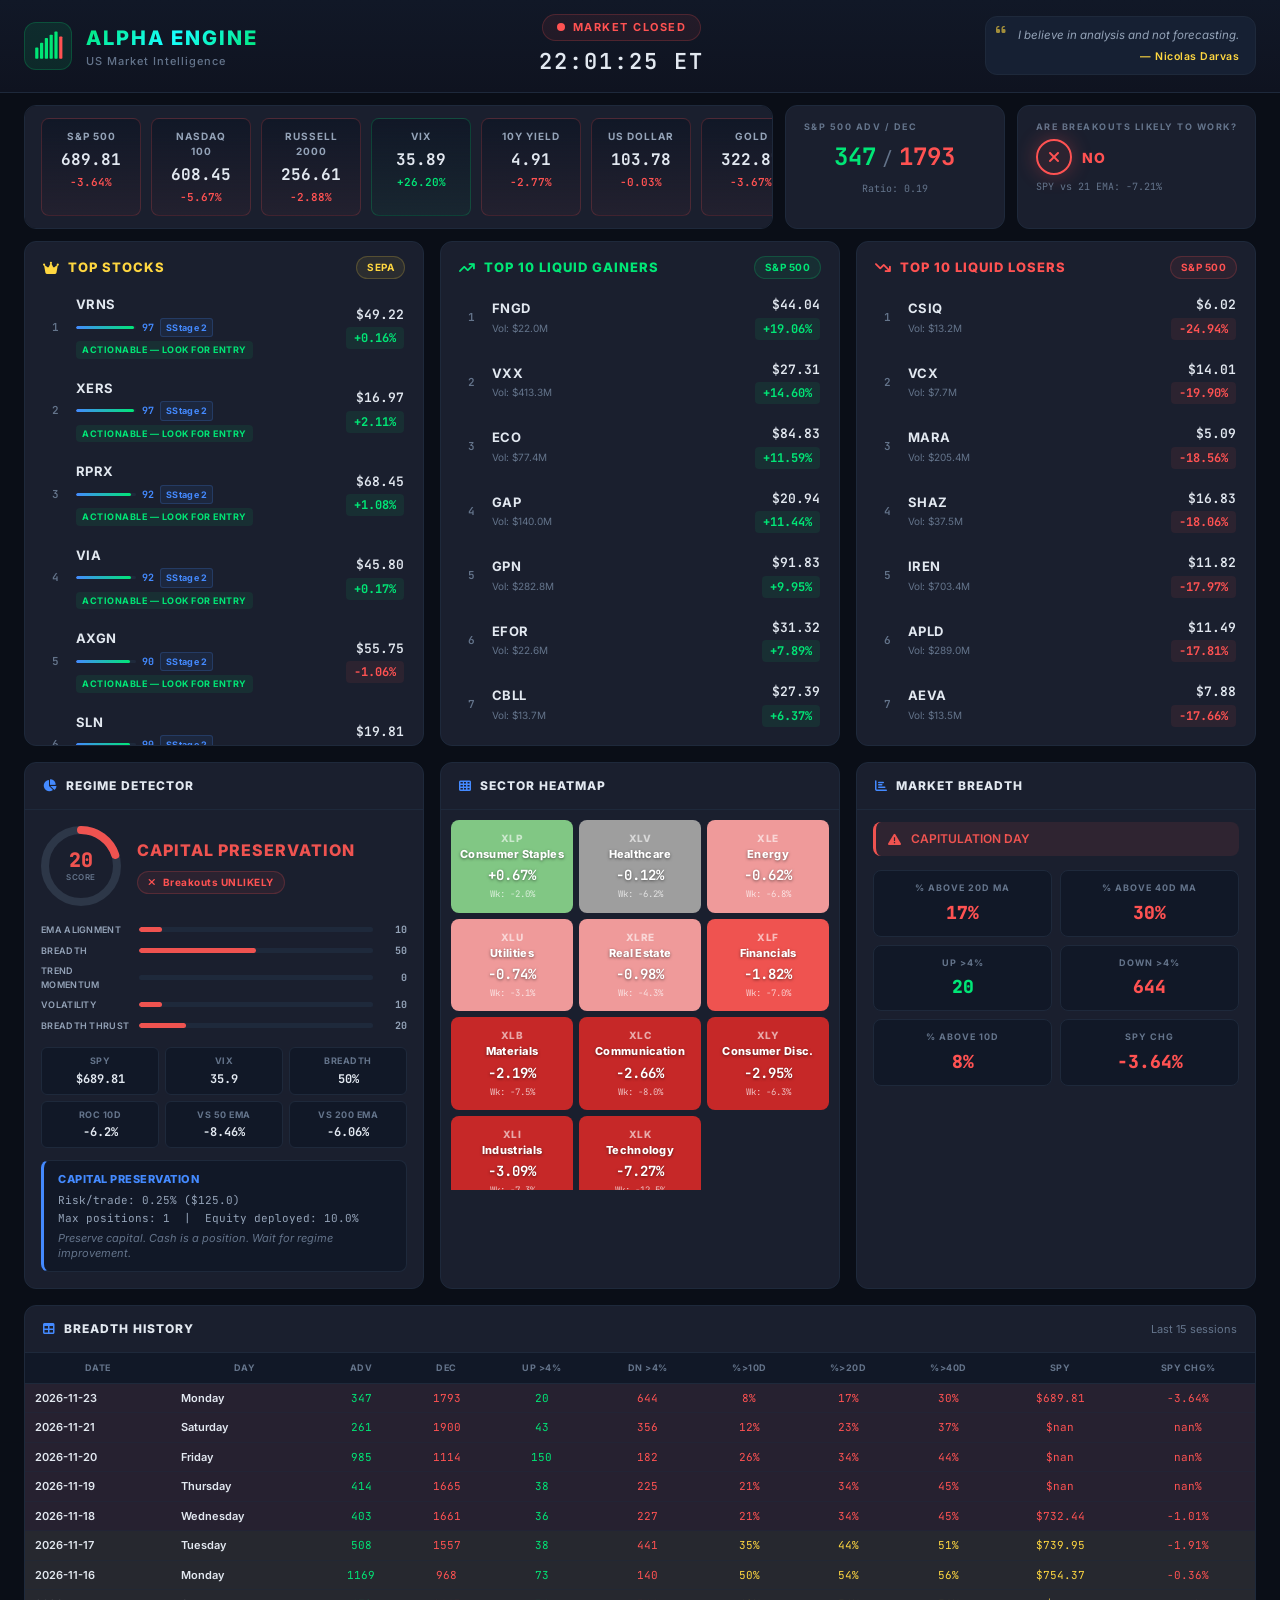
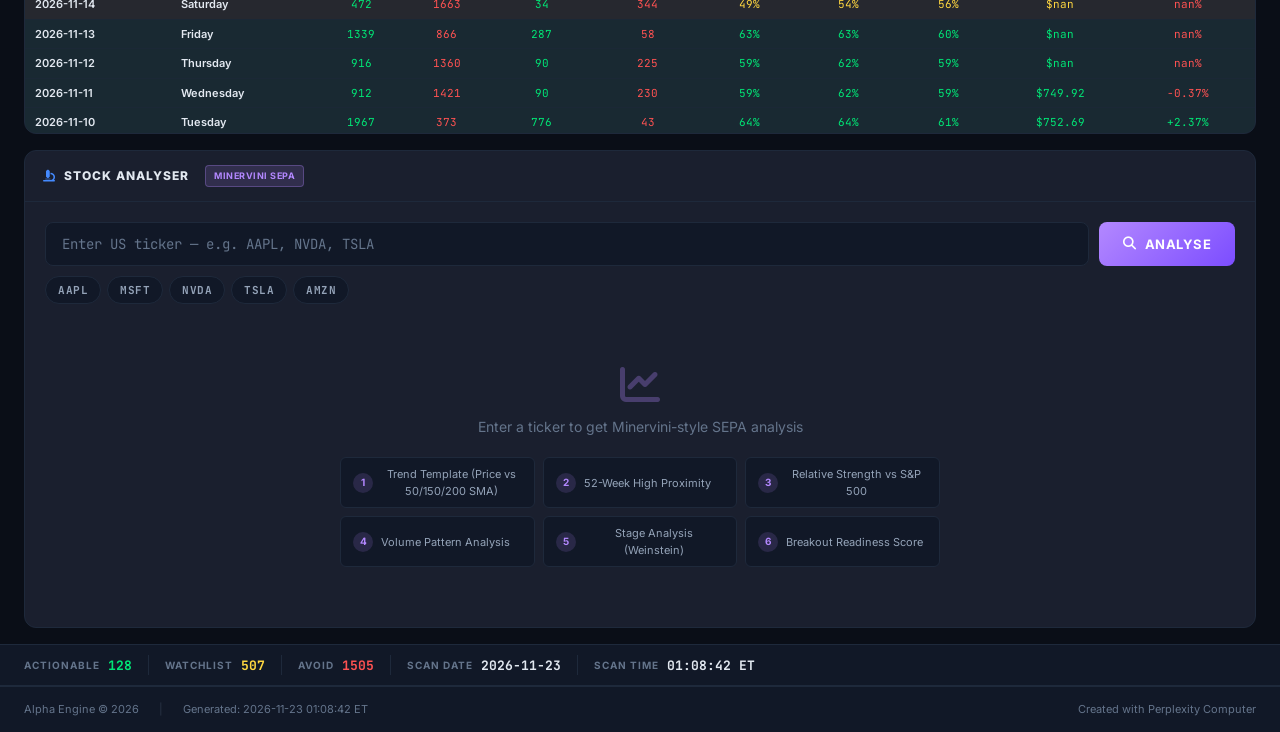
==== commit 4742a244: "Daily scan 2026-11-23" ====
--- a/output/index.html
+++ b/output/index.html
@@ -62,27 +62,27 @@
         
         <div class="kpi-index-card down">
             <div class="kpi-index-name">S&amp;P 500</div>
-            <div class="kpi-index-value">nan</div>
+            <div class="kpi-index-value">689.81</div>
             <div class="kpi-index-change negative">
-                nan%
+                -3.64%
             </div>
         </div>
         
         
         <div class="kpi-index-card down">
             <div class="kpi-index-name">NASDAQ 100</div>
-            <div class="kpi-index-value">nan</div>
+            <div class="kpi-index-value">608.45</div>
             <div class="kpi-index-change negative">
-                nan%
+                -5.67%
             </div>
         </div>
         
         
         <div class="kpi-index-card down">
             <div class="kpi-index-name">RUSSELL 2000</div>
-            <div class="kpi-index-value">nan</div>
+            <div class="kpi-index-value">256.61</div>
             <div class="kpi-index-change negative">
-                nan%
+                -2.88%
             </div>
         </div>
         
@@ -107,18 +107,18 @@
         
         <div class="kpi-index-card down">
             <div class="kpi-index-name">US DOLLAR</div>
-            <div class="kpi-index-value">103.84</div>
+            <div class="kpi-index-value">103.78</div>
             <div class="kpi-index-change negative">
-                -0.06%
+                -0.03%
             </div>
         </div>
         
         
         <div class="kpi-index-card down">
             <div class="kpi-index-name">GOLD</div>
-            <div class="kpi-index-value">nan</div>
+            <div class="kpi-index-value">322.87</div>
             <div class="kpi-index-change negative">
-                nan%
+                -3.67%
             </div>
         </div>
         
@@ -128,12 +128,12 @@
     <div class="kpi-card adv-dec-card">
         <div class="kpi-label">S&amp;P 500 ADV / DEC</div>
         <div class="adv-dec-nums">
-            <span class="adv-num">261</span>
+            <span class="adv-num">347</span>
             <span class="adv-dec-sep">/</span>
-            <span class="dec-num">1900</span>
+            <span class="dec-num">1793</span>
         </div>
         <div class="adv-dec-ratio">
-            Ratio: 0.14
+            Ratio: 0.19
         </div>
     </div>
 
@@ -152,7 +152,7 @@
         <div class="sentiment-detail">
             SPY vs 21 EMA:
             
-                -4.39%
+                -7.21%
             
         </div>
     </div>
@@ -178,15 +178,15 @@
             
             
             
-            <a class="stock-item" href="javascript:void(0)" onclick="goToAnalyser('GKOS')">
+            <a class="stock-item" href="javascript:void(0)" onclick="goToAnalyser('VRNS')">
                 <span class="stock-rank">1</span>
                 <div class="stock-info">
-                    <div class="stock-name">GKOS</div>
+                    <div class="stock-name">VRNS</div>
                     <div class="stock-score-bar">
                         <div class="score-bar-track">
-                            <div class="score-bar-fill" style="width: 85%"></div>
+                            <div class="score-bar-fill" style="width: 97%"></div>
                         </div>
-                        <span class="score-bar-val">85</span>
+                        <span class="score-bar-val">97</span>
                         
                         <span class="stage-badge">SStage 2</span>
                         
@@ -196,24 +196,24 @@
                     </div>
                 </div>
                 <div class="stock-price">
-                    <div class="stock-ltp">$238.10</div>
+                    <div class="stock-ltp">$49.22</div>
                     <div class="stock-pct positive">
-                        +2.15%
+                        +0.16%
                     </div>
                 </div>
             </a>
             
             
             
-            <a class="stock-item" href="javascript:void(0)" onclick="goToAnalyser('TGT')">
+            <a class="stock-item" href="javascript:void(0)" onclick="goToAnalyser('XERS')">
                 <span class="stock-rank">2</span>
                 <div class="stock-info">
-                    <div class="stock-name">TGT</div>
+                    <div class="stock-name">XERS</div>
                     <div class="stock-score-bar">
                         <div class="score-bar-track">
-                            <div class="score-bar-fill" style="width: 76%"></div>
+                            <div class="score-bar-fill" style="width: 97%"></div>
                         </div>
-                        <span class="score-bar-val">76</span>
+                        <span class="score-bar-val">97</span>
                         
                         <span class="stage-badge">SStage 2</span>
                         
@@ -223,24 +223,105 @@
                     </div>
                 </div>
                 <div class="stock-price">
-                    <div class="stock-ltp">$167.46</div>
+                    <div class="stock-ltp">$16.97</div>
                     <div class="stock-pct positive">
-                        +0.92%
+                        +2.11%
                     </div>
                 </div>
             </a>
             
             
             
+            <a class="stock-item" href="javascript:void(0)" onclick="goToAnalyser('RPRX')">
+                <span class="stock-rank">3</span>
+                <div class="stock-info">
+                    <div class="stock-name">RPRX</div>
+                    <div class="stock-score-bar">
+                        <div class="score-bar-track">
+                            <div class="score-bar-fill" style="width: 92%"></div>
+                        </div>
+                        <span class="score-bar-val">92</span>
+                        
+                        <span class="stage-badge">SStage 2</span>
+                        
+                    </div>
+                    <div class="stock-sub">
+                        <span class="verdict-badge badge-green">ACTIONABLE — LOOK FOR ENTRY</span>
+                    </div>
+                </div>
+                <div class="stock-price">
+                    <div class="stock-ltp">$68.45</div>
+                    <div class="stock-pct positive">
+                        +1.08%
+                    </div>
+                </div>
+            </a>
+            
+            
+            
+            <a class="stock-item" href="javascript:void(0)" onclick="goToAnalyser('VIA')">
+                <span class="stock-rank">4</span>
+                <div class="stock-info">
+                    <div class="stock-name">VIA</div>
+                    <div class="stock-score-bar">
+                        <div class="score-bar-track">
+                            <div class="score-bar-fill" style="width: 92%"></div>
+                        </div>
+                        <span class="score-bar-val">92</span>
+                        
+                        <span class="stage-badge">SStage 2</span>
+                        
+                    </div>
+                    <div class="stock-sub">
+                        <span class="verdict-badge badge-green">ACTIONABLE — LOOK FOR ENTRY</span>
+                    </div>
+                </div>
+                <div class="stock-price">
+                    <div class="stock-ltp">$45.80</div>
+                    <div class="stock-pct positive">
+                        +0.17%
+                    </div>
+                </div>
+            </a>
+            
+            
+            
+            <a class="stock-item" href="javascript:void(0)" onclick="goToAnalyser('AXGN')">
+                <span class="stock-rank">5</span>
+                <div class="stock-info">
+                    <div class="stock-name">AXGN</div>
+                    <div class="stock-score-bar">
+                        <div class="score-bar-track">
+                            <div class="score-bar-fill" style="width: 90%"></div>
+                        </div>
+                        <span class="score-bar-val">90</span>
+                        
+                        <span class="stage-badge">SStage 2</span>
+                        
+                    </div>
+                    <div class="stock-sub">
+                        <span class="verdict-badge badge-green">ACTIONABLE — LOOK FOR ENTRY</span>
+                    </div>
+                </div>
+                <div class="stock-price">
+                    <div class="stock-ltp">$55.75</div>
+                    <div class="stock-pct negative">
+                        -1.06%
+                    </div>
+                </div>
+            </a>
+            
+            
+            
             <a class="stock-item" href="javascript:void(0)" onclick="goToAnalyser('SLN')">
-                <span class="stock-rank">3</span>
+                <span class="stock-rank">6</span>
                 <div class="stock-info">
                     <div class="stock-name">SLN</div>
                     <div class="stock-score-bar">
                         <div class="score-bar-track">
-                            <div class="score-bar-fill" style="width: 75%"></div>
+                            <div class="score-bar-fill" style="width: 90%"></div>
                         </div>
-                        <span class="score-bar-val">75</span>
+                        <span class="score-bar-val">90</span>
                         
                         <span class="stage-badge">SStage 2</span>
                         
@@ -251,278 +332,197 @@
                 </div>
                 <div class="stock-price">
                     <div class="stock-ltp">$19.81</div>
-                    <div class="stock-pct negative">
-                        -0.05%
+                    <div class="stock-pct positive">
+                        +0.00%
                     </div>
                 </div>
             </a>
             
             
             
-            <a class="stock-item" href="javascript:void(0)" onclick="goToAnalyser('AVPT')">
-                <span class="stock-rank">4</span>
-                <div class="stock-info">
-                    <div class="stock-name">AVPT</div>
+            <a class="stock-item" href="javascript:void(0)" onclick="goToAnalyser('ACHC')">
+                <span class="stock-rank">7</span>
+                <div class="stock-info">
+                    <div class="stock-name">ACHC</div>
                     <div class="stock-score-bar">
                         <div class="score-bar-track">
-                            <div class="score-bar-fill" style="width: 74%"></div>
+                            <div class="score-bar-fill" style="width: 89%"></div>
                         </div>
-                        <span class="score-bar-val">74</span>
+                        <span class="score-bar-val">89</span>
                         
                         <span class="stage-badge">SStage 2</span>
                         
                     </div>
                     <div class="stock-sub">
-                        <span class="verdict-badge badge-yellow">WATCHLIST — WAIT FOR SETUP</span>
-                    </div>
-                </div>
-                <div class="stock-price">
-                    <div class="stock-ltp">$16.94</div>
+                        <span class="verdict-badge badge-green">ACTIONABLE — LOOK FOR ENTRY</span>
+                    </div>
+                </div>
+                <div class="stock-price">
+                    <div class="stock-ltp">$34.60</div>
                     <div class="stock-pct positive">
-                        +3.36%
+                        +0.38%
                     </div>
                 </div>
             </a>
             
             
             
-            <a class="stock-item" href="javascript:void(0)" onclick="goToAnalyser('RLI')">
-                <span class="stock-rank">5</span>
-                <div class="stock-info">
-                    <div class="stock-name">RLI</div>
+            <a class="stock-item" href="javascript:void(0)" onclick="goToAnalyser('ADPT')">
+                <span class="stock-rank">8</span>
+                <div class="stock-info">
+                    <div class="stock-name">ADPT</div>
                     <div class="stock-score-bar">
                         <div class="score-bar-track">
-                            <div class="score-bar-fill" style="width: 74%"></div>
+                            <div class="score-bar-fill" style="width: 89%"></div>
                         </div>
-                        <span class="score-bar-val">74</span>
+                        <span class="score-bar-val">89</span>
                         
                         <span class="stage-badge">SStage 2</span>
                         
                     </div>
                     <div class="stock-sub">
-                        <span class="verdict-badge badge-yellow">WATCHLIST — WAIT FOR SETUP</span>
-                    </div>
-                </div>
-                <div class="stock-price">
-                    <div class="stock-ltp">$70.92</div>
+                        <span class="verdict-badge badge-green">ACTIONABLE — LOOK FOR ENTRY</span>
+                    </div>
+                </div>
+                <div class="stock-price">
+                    <div class="stock-ltp">$27.93</div>
                     <div class="stock-pct negative">
-                        -0.60%
+                        -0.43%
                     </div>
                 </div>
             </a>
             
             
             
-            <a class="stock-item" href="javascript:void(0)" onclick="goToAnalyser('VRDN')">
-                <span class="stock-rank">6</span>
-                <div class="stock-info">
-                    <div class="stock-name">VRDN</div>
+            <a class="stock-item" href="javascript:void(0)" onclick="goToAnalyser('CON')">
+                <span class="stock-rank">9</span>
+                <div class="stock-info">
+                    <div class="stock-name">CON</div>
                     <div class="stock-score-bar">
                         <div class="score-bar-track">
-                            <div class="score-bar-fill" style="width: 74%"></div>
+                            <div class="score-bar-fill" style="width: 89%"></div>
                         </div>
-                        <span class="score-bar-val">74</span>
+                        <span class="score-bar-val">89</span>
                         
                         <span class="stage-badge">SStage 2</span>
                         
                     </div>
                     <div class="stock-sub">
-                        <span class="verdict-badge badge-yellow">WATCHLIST — WAIT FOR SETUP</span>
-                    </div>
-                </div>
-                <div class="stock-price">
-                    <div class="stock-ltp">$31.44</div>
+                        <span class="verdict-badge badge-green">ACTIONABLE — LOOK FOR ENTRY</span>
+                    </div>
+                </div>
+                <div class="stock-price">
+                    <div class="stock-ltp">$41.84</div>
                     <div class="stock-pct positive">
-                        +4.38%
+                        +0.94%
                     </div>
                 </div>
             </a>
             
             
             
-            <a class="stock-item" href="javascript:void(0)" onclick="goToAnalyser('AXGN')">
-                <span class="stock-rank">7</span>
-                <div class="stock-info">
-                    <div class="stock-name">AXGN</div>
+            <a class="stock-item" href="javascript:void(0)" onclick="goToAnalyser('FIGS')">
+                <span class="stock-rank">10</span>
+                <div class="stock-info">
+                    <div class="stock-name">FIGS</div>
                     <div class="stock-score-bar">
                         <div class="score-bar-track">
-                            <div class="score-bar-fill" style="width: 72%"></div>
+                            <div class="score-bar-fill" style="width: 89%"></div>
                         </div>
-                        <span class="score-bar-val">72</span>
+                        <span class="score-bar-val">89</span>
                         
                         <span class="stage-badge">SStage 2</span>
                         
                     </div>
                     <div class="stock-sub">
-                        <span class="verdict-badge badge-yellow">WATCHLIST — WAIT FOR SETUP</span>
-                    </div>
-                </div>
-                <div class="stock-price">
-                    <div class="stock-ltp">$56.35</div>
+                        <span class="verdict-badge badge-green">ACTIONABLE — LOOK FOR ENTRY</span>
+                    </div>
+                </div>
+                <div class="stock-price">
+                    <div class="stock-ltp">$20.07</div>
                     <div class="stock-pct negative">
-                        -1.05%
+                        -1.23%
                     </div>
                 </div>
             </a>
             
             
             
-            <a class="stock-item" href="javascript:void(0)" onclick="goToAnalyser('CBOE')">
-                <span class="stock-rank">8</span>
-                <div class="stock-info">
-                    <div class="stock-name">CBOE</div>
+            <a class="stock-item" href="javascript:void(0)" onclick="goToAnalyser('LFST')">
+                <span class="stock-rank">11</span>
+                <div class="stock-info">
+                    <div class="stock-name">LFST</div>
                     <div class="stock-score-bar">
                         <div class="score-bar-track">
-                            <div class="score-bar-fill" style="width: 72%"></div>
+                            <div class="score-bar-fill" style="width: 89%"></div>
                         </div>
-                        <span class="score-bar-val">72</span>
+                        <span class="score-bar-val">89</span>
                         
                         <span class="stage-badge">SStage 2</span>
                         
                     </div>
                     <div class="stock-sub">
-                        <span class="verdict-badge badge-yellow">WATCHLIST — WAIT FOR SETUP</span>
-                    </div>
-                </div>
-                <div class="stock-price">
-                    <div class="stock-ltp">$357.69</div>
-                    <div class="stock-pct negative">
-                        -0.62%
+                        <span class="verdict-badge badge-green">ACTIONABLE — LOOK FOR ENTRY</span>
+                    </div>
+                </div>
+                <div class="stock-price">
+                    <div class="stock-ltp">$13.82</div>
+                    <div class="stock-pct positive">
+                        +3.60%
                     </div>
                 </div>
             </a>
             
             
             
-            <a class="stock-item" href="javascript:void(0)" onclick="goToAnalyser('CGON')">
-                <span class="stock-rank">9</span>
-                <div class="stock-info">
-                    <div class="stock-name">CGON</div>
+            <a class="stock-item" href="javascript:void(0)" onclick="goToAnalyser('SG')">
+                <span class="stock-rank">12</span>
+                <div class="stock-info">
+                    <div class="stock-name">SG</div>
                     <div class="stock-score-bar">
                         <div class="score-bar-track">
-                            <div class="score-bar-fill" style="width: 72%"></div>
+                            <div class="score-bar-fill" style="width: 89%"></div>
                         </div>
-                        <span class="score-bar-val">72</span>
+                        <span class="score-bar-val">89</span>
                         
                         <span class="stage-badge">SStage 2</span>
                         
                     </div>
                     <div class="stock-sub">
-                        <span class="verdict-badge badge-yellow">WATCHLIST — WAIT FOR SETUP</span>
-                    </div>
-                </div>
-                <div class="stock-price">
-                    <div class="stock-ltp">$81.90</div>
-                    <div class="stock-pct positive">
-                        +2.38%
+                        <span class="verdict-badge badge-green">ACTIONABLE — LOOK FOR ENTRY</span>
+                    </div>
+                </div>
+                <div class="stock-price">
+                    <div class="stock-ltp">$12.16</div>
+                    <div class="stock-pct negative">
+                        -0.16%
                     </div>
                 </div>
             </a>
             
             
             
-            <a class="stock-item" href="javascript:void(0)" onclick="goToAnalyser('DEO')">
-                <span class="stock-rank">10</span>
-                <div class="stock-info">
-                    <div class="stock-name">DEO</div>
+            <a class="stock-item" href="javascript:void(0)" onclick="goToAnalyser('BOX')">
+                <span class="stock-rank">13</span>
+                <div class="stock-info">
+                    <div class="stock-name">BOX</div>
                     <div class="stock-score-bar">
                         <div class="score-bar-track">
-                            <div class="score-bar-fill" style="width: 72%"></div>
+                            <div class="score-bar-fill" style="width: 87%"></div>
                         </div>
-                        <span class="score-bar-val">72</span>
+                        <span class="score-bar-val">87</span>
                         
                         <span class="stage-badge">SStage 2</span>
                         
                     </div>
                     <div class="stock-sub">
-                        <span class="verdict-badge badge-yellow">WATCHLIST — WAIT FOR SETUP</span>
-                    </div>
-                </div>
-                <div class="stock-price">
-                    <div class="stock-ltp">$98.33</div>
-                    <div class="stock-pct negative">
-                        -1.36%
-                    </div>
-                </div>
-            </a>
-            
-            
-            
-            <a class="stock-item" href="javascript:void(0)" onclick="goToAnalyser('DHT')">
-                <span class="stock-rank">11</span>
-                <div class="stock-info">
-                    <div class="stock-name">DHT</div>
-                    <div class="stock-score-bar">
-                        <div class="score-bar-track">
-                            <div class="score-bar-fill" style="width: 72%"></div>
-                        </div>
-                        <span class="score-bar-val">72</span>
-                        
-                        <span class="stage-badge">SStage 2</span>
-                        
-                    </div>
-                    <div class="stock-sub">
-                        <span class="verdict-badge badge-yellow">WATCHLIST — WAIT FOR SETUP</span>
-                    </div>
-                </div>
-                <div class="stock-price">
-                    <div class="stock-ltp">$21.51</div>
+                        <span class="verdict-badge badge-green">ACTIONABLE — LOOK FOR ENTRY</span>
+                    </div>
+                </div>
+                <div class="stock-price">
+                    <div class="stock-ltp">$43.89</div>
                     <div class="stock-pct positive">
-                        +3.41%
-                    </div>
-                </div>
-            </a>
-            
-            
-            
-            <a class="stock-item" href="javascript:void(0)" onclick="goToAnalyser('RXO')">
-                <span class="stock-rank">12</span>
-                <div class="stock-info">
-                    <div class="stock-name">RXO</div>
-                    <div class="stock-score-bar">
-                        <div class="score-bar-track">
-                            <div class="score-bar-fill" style="width: 72%"></div>
-                        </div>
-                        <span class="score-bar-val">72</span>
-                        
-                        <span class="stage-badge">SStage 2</span>
-                        
-                    </div>
-                    <div class="stock-sub">
-                        <span class="verdict-badge badge-yellow">WATCHLIST — WAIT FOR SETUP</span>
-                    </div>
-                </div>
-                <div class="stock-price">
-                    <div class="stock-ltp">$28.60</div>
-                    <div class="stock-pct positive">
-                        +0.00%
-                    </div>
-                </div>
-            </a>
-            
-            
-            
-            <a class="stock-item" href="javascript:void(0)" onclick="goToAnalyser('SIBN')">
-                <span class="stock-rank">13</span>
-                <div class="stock-info">
-                    <div class="stock-name">SIBN</div>
-                    <div class="stock-score-bar">
-                        <div class="score-bar-track">
-                            <div class="score-bar-fill" style="width: 72%"></div>
-                        </div>
-                        <span class="score-bar-val">72</span>
-                        
-                        <span class="stage-badge">SStage 2</span>
-                        
-                    </div>
-                    <div class="stock-sub">
-                        <span class="verdict-badge badge-yellow">WATCHLIST — WAIT FOR SETUP</span>
-                    </div>
-                </div>
-                <div class="stock-price">
-                    <div class="stock-ltp">$23.75</div>
-                    <div class="stock-pct positive">
-                        +0.89%
+                        +1.88%
                     </div>
                 </div>
             </a>
@@ -535,21 +535,21 @@
                     <div class="stock-name">TGTX</div>
                     <div class="stock-score-bar">
                         <div class="score-bar-track">
-                            <div class="score-bar-fill" style="width: 72%"></div>
+                            <div class="score-bar-fill" style="width: 87%"></div>
                         </div>
-                        <span class="score-bar-val">72</span>
+                        <span class="score-bar-val">87</span>
                         
                         <span class="stage-badge">SStage 2</span>
                         
                     </div>
                     <div class="stock-sub">
-                        <span class="verdict-badge badge-yellow">WATCHLIST — WAIT FOR SETUP</span>
-                    </div>
-                </div>
-                <div class="stock-price">
-                    <div class="stock-ltp">$64.88</div>
+                        <span class="verdict-badge badge-green">ACTIONABLE — LOOK FOR ENTRY</span>
+                    </div>
+                </div>
+                <div class="stock-price">
+                    <div class="stock-ltp">$63.34</div>
                     <div class="stock-pct negative">
-                        -1.88%
+                        -2.37%
                     </div>
                 </div>
             </a>
@@ -569,171 +569,171 @@
         <div class="stock-list">
             
             
-            <div class="stock-item" onclick="goToAnalyser('INSM')" style="cursor:pointer">
+            <div class="stock-item" onclick="goToAnalyser('FNGD')" style="cursor:pointer">
                 <span class="stock-rank">1</span>
                 <div class="stock-info">
-                    <div class="stock-name">INSM</div>
-                    <div class="stock-sub">
-                        Vol: $479.5M
-                    </div>
-                </div>
-                <div class="stock-price">
-                    <div class="stock-ltp">$144.46</div>
+                    <div class="stock-name">FNGD</div>
+                    <div class="stock-sub">
+                        Vol: $22.0M
+                    </div>
+                </div>
+                <div class="stock-price">
+                    <div class="stock-ltp">$44.04</div>
                     <div class="stock-pct positive">
-                        +20.58%
-                    </div>
-                </div>
-            </div>
-            
-            
-            <div class="stock-item" onclick="goToAnalyser('KRNT')" style="cursor:pointer">
+                        +19.06%
+                    </div>
+                </div>
+            </div>
+            
+            
+            <div class="stock-item" onclick="goToAnalyser('VXX')" style="cursor:pointer">
                 <span class="stock-rank">2</span>
                 <div class="stock-info">
-                    <div class="stock-name">KRNT</div>
-                    <div class="stock-sub">
-                        Vol: $5.5M
-                    </div>
-                </div>
-                <div class="stock-price">
-                    <div class="stock-ltp">$14.75</div>
+                    <div class="stock-name">VXX</div>
+                    <div class="stock-sub">
+                        Vol: $413.3M
+                    </div>
+                </div>
+                <div class="stock-price">
+                    <div class="stock-ltp">$27.31</div>
                     <div class="stock-pct positive">
-                        +15.51%
-                    </div>
-                </div>
-            </div>
-            
-            
-            <div class="stock-item" onclick="goToAnalyser('TU')" style="cursor:pointer">
+                        +14.60%
+                    </div>
+                </div>
+            </div>
+            
+            
+            <div class="stock-item" onclick="goToAnalyser('ECO')" style="cursor:pointer">
                 <span class="stock-rank">3</span>
                 <div class="stock-info">
-                    <div class="stock-name">TU</div>
-                    <div class="stock-sub">
-                        Vol: $92.2M
-                    </div>
-                </div>
-                <div class="stock-price">
-                    <div class="stock-ltp">$10.78</div>
+                    <div class="stock-name">ECO</div>
+                    <div class="stock-sub">
+                        Vol: $77.4M
+                    </div>
+                </div>
+                <div class="stock-price">
+                    <div class="stock-ltp">$84.83</div>
                     <div class="stock-pct positive">
-                        +13.35%
-                    </div>
-                </div>
-            </div>
-            
-            
-            <div class="stock-item" onclick="goToAnalyser('CRMD')" style="cursor:pointer">
+                        +11.59%
+                    </div>
+                </div>
+            </div>
+            
+            
+            <div class="stock-item" onclick="goToAnalyser('GAP')" style="cursor:pointer">
                 <span class="stock-rank">4</span>
                 <div class="stock-info">
-                    <div class="stock-name">CRMD</div>
-                    <div class="stock-sub">
-                        Vol: $7.8M
-                    </div>
-                </div>
-                <div class="stock-price">
-                    <div class="stock-ltp">$5.08</div>
+                    <div class="stock-name">GAP</div>
+                    <div class="stock-sub">
+                        Vol: $140.0M
+                    </div>
+                </div>
+                <div class="stock-price">
+                    <div class="stock-ltp">$20.94</div>
                     <div class="stock-pct positive">
-                        +12.89%
-                    </div>
-                </div>
-            </div>
-            
-            
-            <div class="stock-item" onclick="goToAnalyser('VXX')" style="cursor:pointer">
+                        +11.44%
+                    </div>
+                </div>
+            </div>
+            
+            
+            <div class="stock-item" onclick="goToAnalyser('GPN')" style="cursor:pointer">
                 <span class="stock-rank">5</span>
                 <div class="stock-info">
-                    <div class="stock-name">VXX</div>
-                    <div class="stock-sub">
-                        Vol: $338.8M
-                    </div>
-                </div>
-                <div class="stock-price">
-                    <div class="stock-ltp">$23.83</div>
+                    <div class="stock-name">GPN</div>
+                    <div class="stock-sub">
+                        Vol: $282.8M
+                    </div>
+                </div>
+                <div class="stock-price">
+                    <div class="stock-ltp">$91.83</div>
                     <div class="stock-pct positive">
-                        +11.88%
-                    </div>
-                </div>
-            </div>
-            
-            
-            <div class="stock-item" onclick="goToAnalyser('PDD')" style="cursor:pointer">
+                        +9.95%
+                    </div>
+                </div>
+            </div>
+            
+            
+            <div class="stock-item" onclick="goToAnalyser('EFOR')" style="cursor:pointer">
                 <span class="stock-rank">6</span>
                 <div class="stock-info">
-                    <div class="stock-name">PDD</div>
-                    <div class="stock-sub">
-                        Vol: $530.2M
-                    </div>
-                </div>
-                <div class="stock-price">
-                    <div class="stock-ltp">$86.00</div>
+                    <div class="stock-name">EFOR</div>
+                    <div class="stock-sub">
+                        Vol: $22.6M
+                    </div>
+                </div>
+                <div class="stock-price">
+                    <div class="stock-ltp">$31.32</div>
                     <div class="stock-pct positive">
-                        +11.04%
-                    </div>
-                </div>
-            </div>
-            
-            
-            <div class="stock-item" onclick="goToAnalyser('BRBR')" style="cursor:pointer">
+                        +7.89%
+                    </div>
+                </div>
+            </div>
+            
+            
+            <div class="stock-item" onclick="goToAnalyser('CBLL')" style="cursor:pointer">
                 <span class="stock-rank">7</span>
                 <div class="stock-info">
-                    <div class="stock-name">BRBR</div>
-                    <div class="stock-sub">
-                        Vol: $64.7M
-                    </div>
-                </div>
-                <div class="stock-price">
-                    <div class="stock-ltp">$15.11</div>
+                    <div class="stock-name">CBLL</div>
+                    <div class="stock-sub">
+                        Vol: $13.7M
+                    </div>
+                </div>
+                <div class="stock-price">
+                    <div class="stock-ltp">$27.39</div>
                     <div class="stock-pct positive">
-                        +10.61%
-                    </div>
-                </div>
-            </div>
-            
-            
-            <div class="stock-item" onclick="goToAnalyser('VVV')" style="cursor:pointer">
+                        +6.37%
+                    </div>
+                </div>
+            </div>
+            
+            
+            <div class="stock-item" onclick="goToAnalyser('SPB')" style="cursor:pointer">
                 <span class="stock-rank">8</span>
                 <div class="stock-info">
-                    <div class="stock-name">VVV</div>
-                    <div class="stock-sub">
-                        Vol: $111.9M
-                    </div>
-                </div>
-                <div class="stock-price">
-                    <div class="stock-ltp">$36.84</div>
+                    <div class="stock-name">SPB</div>
+                    <div class="stock-sub">
+                        Vol: $29.8M
+                    </div>
+                </div>
+                <div class="stock-price">
+                    <div class="stock-ltp">$80.65</div>
                     <div class="stock-pct positive">
-                        +10.40%
-                    </div>
-                </div>
-            </div>
-            
-            
-            <div class="stock-item" onclick="goToAnalyser('SVRA')" style="cursor:pointer">
+                        +6.30%
+                    </div>
+                </div>
+            </div>
+            
+            
+            <div class="stock-item" onclick="goToAnalyser('BRVE')" style="cursor:pointer">
                 <span class="stock-rank">9</span>
                 <div class="stock-info">
-                    <div class="stock-name">SVRA</div>
-                    <div class="stock-sub">
-                        Vol: $15.0M
-                    </div>
-                </div>
-                <div class="stock-price">
-                    <div class="stock-ltp">$5.21</div>
+                    <div class="stock-name">BRVE</div>
+                    <div class="stock-sub">
+                        Vol: $11.0M
+                    </div>
+                </div>
+                <div class="stock-price">
+                    <div class="stock-ltp">$20.39</div>
                     <div class="stock-pct positive">
-                        +10.38%
-                    </div>
-                </div>
-            </div>
-            
-            
-            <div class="stock-item" onclick="goToAnalyser('AESI')" style="cursor:pointer">
+                        +5.81%
+                    </div>
+                </div>
+            </div>
+            
+            
+            <div class="stock-item" onclick="goToAnalyser('BKE')" style="cursor:pointer">
                 <span class="stock-rank">10</span>
                 <div class="stock-info">
-                    <div class="stock-name">AESI</div>
-                    <div class="stock-sub">
-                        Vol: $24.9M
-                    </div>
-                </div>
-                <div class="stock-price">
-                    <div class="stock-ltp">$5.62</div>
+                    <div class="stock-name">BKE</div>
+                    <div class="stock-sub">
+                        Vol: $20.8M
+                    </div>
+                </div>
+                <div class="stock-price">
+                    <div class="stock-ltp">$44.15</div>
                     <div class="stock-pct positive">
-                        +10.20%
+                        +5.67%
                     </div>
                 </div>
             </div>
@@ -753,59 +753,25 @@
         <div class="stock-list">
             
             
-            <div class="stock-item" onclick="goToAnalyser('SA')" style="cursor:pointer">
+            <div class="stock-item" onclick="goToAnalyser('CSIQ')" style="cursor:pointer">
                 <span class="stock-rank">1</span>
                 <div class="stock-info">
-                    <div class="stock-name">SA</div>
-                    <div class="stock-sub">
-                        Vol: $13.4M
-                    </div>
-                </div>
-                <div class="stock-price">
-                    <div class="stock-ltp">$18.06</div>
+                    <div class="stock-name">CSIQ</div>
+                    <div class="stock-sub">
+                        Vol: $13.2M
+                    </div>
+                </div>
+                <div class="stock-price">
+                    <div class="stock-ltp">$6.02</div>
                     <div class="stock-pct negative">
-                        -29.32%
-                    </div>
-                </div>
-            </div>
-            
-            
-            <div class="stock-item" onclick="goToAnalyser('SNEX')" style="cursor:pointer">
+                        -24.94%
+                    </div>
+                </div>
+            </div>
+            
+            
+            <div class="stock-item" onclick="goToAnalyser('VCX')" style="cursor:pointer">
                 <span class="stock-rank">2</span>
-                <div class="stock-info">
-                    <div class="stock-name">SNEX</div>
-                    <div class="stock-sub">
-                        Vol: $41.4M
-                    </div>
-                </div>
-                <div class="stock-price">
-                    <div class="stock-ltp">$39.45</div>
-                    <div class="stock-pct negative">
-                        -26.71%
-                    </div>
-                </div>
-            </div>
-            
-            
-            <div class="stock-item" onclick="goToAnalyser('LQDT')" style="cursor:pointer">
-                <span class="stock-rank">3</span>
-                <div class="stock-info">
-                    <div class="stock-name">LQDT</div>
-                    <div class="stock-sub">
-                        Vol: $9.0M
-                    </div>
-                </div>
-                <div class="stock-price">
-                    <div class="stock-ltp">$33.03</div>
-                    <div class="stock-pct negative">
-                        -24.88%
-                    </div>
-                </div>
-            </div>
-            
-            
-            <div class="stock-item" onclick="goToAnalyser('VCX')" style="cursor:pointer">
-                <span class="stock-rank">4</span>
                 <div class="stock-info">
                     <div class="stock-name">VCX</div>
                     <div class="stock-sub">
@@ -821,103 +787,137 @@
             </div>
             
             
-            <div class="stock-item" onclick="goToAnalyser('SLS')" style="cursor:pointer">
+            <div class="stock-item" onclick="goToAnalyser('MARA')" style="cursor:pointer">
+                <span class="stock-rank">3</span>
+                <div class="stock-info">
+                    <div class="stock-name">MARA</div>
+                    <div class="stock-sub">
+                        Vol: $205.4M
+                    </div>
+                </div>
+                <div class="stock-price">
+                    <div class="stock-ltp">$5.09</div>
+                    <div class="stock-pct negative">
+                        -18.56%
+                    </div>
+                </div>
+            </div>
+            
+            
+            <div class="stock-item" onclick="goToAnalyser('SHAZ')" style="cursor:pointer">
+                <span class="stock-rank">4</span>
+                <div class="stock-info">
+                    <div class="stock-name">SHAZ</div>
+                    <div class="stock-sub">
+                        Vol: $37.5M
+                    </div>
+                </div>
+                <div class="stock-price">
+                    <div class="stock-ltp">$16.83</div>
+                    <div class="stock-pct negative">
+                        -18.06%
+                    </div>
+                </div>
+            </div>
+            
+            
+            <div class="stock-item" onclick="goToAnalyser('IREN')" style="cursor:pointer">
                 <span class="stock-rank">5</span>
                 <div class="stock-info">
-                    <div class="stock-name">SLS</div>
-                    <div class="stock-sub">
-                        Vol: $152.1M
-                    </div>
-                </div>
-                <div class="stock-price">
-                    <div class="stock-ltp">$14.86</div>
+                    <div class="stock-name">IREN</div>
+                    <div class="stock-sub">
+                        Vol: $703.4M
+                    </div>
+                </div>
+                <div class="stock-price">
+                    <div class="stock-ltp">$11.82</div>
                     <div class="stock-pct negative">
-                        -17.21%
-                    </div>
-                </div>
-            </div>
-            
-            
-            <div class="stock-item" onclick="goToAnalyser('WSM')" style="cursor:pointer">
+                        -17.97%
+                    </div>
+                </div>
+            </div>
+            
+            
+            <div class="stock-item" onclick="goToAnalyser('APLD')" style="cursor:pointer">
                 <span class="stock-rank">6</span>
                 <div class="stock-info">
-                    <div class="stock-name">WSM</div>
-                    <div class="stock-sub">
-                        Vol: $257.1M
-                    </div>
-                </div>
-                <div class="stock-price">
-                    <div class="stock-ltp">$220.66</div>
+                    <div class="stock-name">APLD</div>
+                    <div class="stock-sub">
+                        Vol: $289.0M
+                    </div>
+                </div>
+                <div class="stock-price">
+                    <div class="stock-ltp">$11.49</div>
                     <div class="stock-pct negative">
-                        -15.16%
-                    </div>
-                </div>
-            </div>
-            
-            
-            <div class="stock-item" onclick="goToAnalyser('WRBY')" style="cursor:pointer">
+                        -17.81%
+                    </div>
+                </div>
+            </div>
+            
+            
+            <div class="stock-item" onclick="goToAnalyser('AEVA')" style="cursor:pointer">
                 <span class="stock-rank">7</span>
                 <div class="stock-info">
-                    <div class="stock-name">WRBY</div>
-                    <div class="stock-sub">
-                        Vol: $95.2M
-                    </div>
-                </div>
-                <div class="stock-price">
-                    <div class="stock-ltp">$24.13</div>
+                    <div class="stock-name">AEVA</div>
+                    <div class="stock-sub">
+                        Vol: $13.5M
+                    </div>
+                </div>
+                <div class="stock-price">
+                    <div class="stock-ltp">$7.88</div>
                     <div class="stock-pct negative">
-                        -14.49%
-                    </div>
-                </div>
-            </div>
-            
-            
-            <div class="stock-item" onclick="goToAnalyser('TDAY')" style="cursor:pointer">
+                        -17.66%
+                    </div>
+                </div>
+            </div>
+            
+            
+            <div class="stock-item" onclick="goToAnalyser('HUT')" style="cursor:pointer">
                 <span class="stock-rank">8</span>
                 <div class="stock-info">
-                    <div class="stock-name">TDAY</div>
-                    <div class="stock-sub">
-                        Vol: $16.7M
-                    </div>
-                </div>
-                <div class="stock-price">
-                    <div class="stock-ltp">$5.96</div>
+                    <div class="stock-name">HUT</div>
+                    <div class="stock-sub">
+                        Vol: $280.7M
+                    </div>
+                </div>
+                <div class="stock-price">
+                    <div class="stock-ltp">$45.95</div>
                     <div class="stock-pct negative">
-                        -13.25%
-                    </div>
-                </div>
-            </div>
-            
-            
-            <div class="stock-item" onclick="goToAnalyser('QNT')" style="cursor:pointer">
+                        -17.65%
+                    </div>
+                </div>
+            </div>
+            
+            
+            <div class="stock-item" onclick="goToAnalyser('QMCO')" style="cursor:pointer">
                 <span class="stock-rank">9</span>
                 <div class="stock-info">
-                    <div class="stock-name">QNT</div>
-                    <div class="stock-sub">
-                        Vol: $66.4M
-                    </div>
-                </div>
-                <div class="stock-price">
-                    <div class="stock-ltp">$27.96</div>
+                    <div class="stock-name">QMCO</div>
+                    <div class="stock-sub">
+                        Vol: $20.2M
+                    </div>
+                </div>
+                <div class="stock-price">
+                    <div class="stock-ltp">$11.48</div>
                     <div class="stock-pct negative">
-                        -12.60%
-                    </div>
-                </div>
-            </div>
-            
-            
-            <div class="stock-item" onclick="goToAnalyser('KLAR')" style="cursor:pointer">
+                        -17.23%
+                    </div>
+                </div>
+            </div>
+            
+            
+            <div class="stock-item" onclick="goToAnalyser('WYFI')" style="cursor:pointer">
                 <span class="stock-rank">10</span>
                 <div class="stock-info">
-                    <div class="stock-name">KLAR</div>
-                    <div class="stock-sub">
-                        Vol: $78.8M
-                    </div>
-                </div>
-                <div class="stock-price">
-                    <div class="stock-ltp">$12.67</div>
+                    <div class="stock-name">WYFI</div>
+                    <div class="stock-sub">
+                        Vol: $11.0M
+                    </div>
+                </div>
+                <div class="stock-price">
+                    <div class="stock-ltp">$6.35</div>
                     <div class="stock-pct negative">
-                        -12.32%
+                        -16.99%
                     </div>
                 </div>
             </div>
@@ -950,17 +950,17 @@
                         <circle class="regime-ring-bg" cx="40" cy="40" r="36"/>
                         <circle class="regime-ring-fill"
                                 cx="40" cy="40" r="36"
-                                stroke="#ff9800"
+                                stroke="#ef5350"
                                 stroke-dasharray="226"
-                                stroke-dashoffset="153.68"/>
+                                stroke-dashoffset="180.8"/>
                     </svg>
                     <div class="regime-ring-text">
-                        <span class="regime-ring-score" style="color: #ff9800">32</span>
+                        <span class="regime-ring-score" style="color: #ef5350">20</span>
                         <span class="regime-ring-label">SCORE</span>
                     </div>
                 </div>
                 <div class="regime-info">
-                    <div class="regime-label-text" style="color: #ff9800">DEFENSIVE</div>
+                    <div class="regime-label-text" style="color: #ef5350">CAPITAL PRESERVATION</div>
                     <div style="margin-top: 6px">
                         <span class="regime-breakout-pill no">
                             <i class="fas fa-times"></i>
@@ -977,7 +977,7 @@
                 <div class="comp-row">
                     <span class="comp-name">ema alignment</span>
                     <div class="comp-bar">
-                        <div class="comp-fill" style="width: 10%; background: #ff9800"></div>
+                        <div class="comp-fill" style="width: 10%; background: #ef5350"></div>
                     </div>
                     <span class="comp-val">10</span>
                 </div>
@@ -985,7 +985,7 @@
                 <div class="comp-row">
                     <span class="comp-name">breadth</span>
                     <div class="comp-bar">
-                        <div class="comp-fill" style="width: 50%; background: #ff9800"></div>
+                        <div class="comp-fill" style="width: 50%; background: #ef5350"></div>
                     </div>
                     <span class="comp-val">50</span>
                 </div>
@@ -993,15 +993,15 @@
                 <div class="comp-row">
                     <span class="comp-name">trend momentum</span>
                     <div class="comp-bar">
-                        <div class="comp-fill" style="width: 30%; background: #ff9800"></div>
-                    </div>
-                    <span class="comp-val">30</span>
+                        <div class="comp-fill" style="width: 0%; background: #ef5350"></div>
+                    </div>
+                    <span class="comp-val">0</span>
                 </div>
                 
                 <div class="comp-row">
                     <span class="comp-name">volatility</span>
                     <div class="comp-bar">
-                        <div class="comp-fill" style="width: 10%; background: #ff9800"></div>
+                        <div class="comp-fill" style="width: 10%; background: #ef5350"></div>
                     </div>
                     <span class="comp-val">10</span>
                 </div>
@@ -1009,9 +1009,9 @@
                 <div class="comp-row">
                     <span class="comp-name">breadth thrust</span>
                     <div class="comp-bar">
-                        <div class="comp-fill" style="width: 60%; background: #ff9800"></div>
-                    </div>
-                    <span class="comp-val">60</span>
+                        <div class="comp-fill" style="width: 20%; background: #ef5350"></div>
+                    </div>
+                    <span class="comp-val">20</span>
                 </div>
                 
             </div>
@@ -1021,7 +1021,7 @@
             <div class="regime-stats-row">
                 <div class="regime-stat">
                     <div class="regime-stat-label">SPY</div>
-                    <div class="regime-stat-value">$715.87</div>
+                    <div class="regime-stat-value">$689.81</div>
                 </div>
                 <div class="regime-stat">
                     <div class="regime-stat-label">VIX</div>
@@ -1033,26 +1033,26 @@
                 </div>
                 <div class="regime-stat">
                     <div class="regime-stat-label">ROC 10D</div>
-                    <div class="regime-stat-value">-2.3%</div>
+                    <div class="regime-stat-value">-6.2%</div>
                 </div>
                 <div class="regime-stat">
                     <div class="regime-stat-label">vs 50 EMA</div>
-                    <div class="regime-stat-value">-5.33%</div>
+                    <div class="regime-stat-value">-8.46%</div>
                 </div>
                 <div class="regime-stat">
                     <div class="regime-stat-label">vs 200 EMA</div>
-                    <div class="regime-stat-value">-2.57%</div>
+                    <div class="regime-stat-value">-6.06%</div>
                 </div>
             </div>
 
             <!-- Deployment box -->
             
             <div class="deployment-box">
-                <span class="deploy-label">DEFENSIVE</span>
-                <span class="deploy-detail">Risk/trade: 0.5% ($250.0)</span>
-                <span class="deploy-detail">Max positions: 3 &nbsp;|&nbsp; Equity deployed: 25.0%</span>
-                
-                <span class="deploy-advice">Minimal exposure. Only highest-conviction trades. Tight stops.</span>
+                <span class="deploy-label">CAPITAL PRESERVATION</span>
+                <span class="deploy-detail">Risk/trade: 0.25% ($125.0)</span>
+                <span class="deploy-detail">Max positions: 1 &nbsp;|&nbsp; Equity deployed: 10.0%</span>
+                
+                <span class="deploy-advice">Preserve capital. Cash is a position. Wait for regime improvement.</span>
                 
             </div>
             
@@ -1068,38 +1068,62 @@
             <div class="heatmap-grid">
                 
                 
+                <div class="heatmap-cell" style="background: #81c784; cursor:pointer;" title="Click to see Consumer Staples stocks" onclick="openSectorModal('Consumer Staples', 'XLP')">
+                    <div class="heatmap-cell-etf">XLP</div>
+                    <div class="heatmap-cell-name">Consumer Staples</div>
+                    <div class="heatmap-cell-daily">
+                        +0.67%
+                    </div>
+                    <div class="heatmap-cell-weekly">
+                        Wk: -2.0%
+                    </div>
+                </div>
+                
+                
+                <div class="heatmap-cell" style="background: #9e9e9e; cursor:pointer;" title="Click to see Healthcare stocks" onclick="openSectorModal('Healthcare', 'XLV')">
+                    <div class="heatmap-cell-etf">XLV</div>
+                    <div class="heatmap-cell-name">Healthcare</div>
+                    <div class="heatmap-cell-daily">
+                        -0.12%
+                    </div>
+                    <div class="heatmap-cell-weekly">
+                        Wk: -6.2%
+                    </div>
+                </div>
+                
+                
                 <div class="heatmap-cell" style="background: #ef9a9a; cursor:pointer;" title="Click to see Energy stocks" onclick="openSectorModal('Energy', 'XLE')">
                     <div class="heatmap-cell-etf">XLE</div>
                     <div class="heatmap-cell-name">Energy</div>
                     <div class="heatmap-cell-daily">
-                        -0.65%
+                        -0.62%
                     </div>
                     <div class="heatmap-cell-weekly">
-                        Wk: -5.3%
-                    </div>
-                </div>
-                
-                
-                <div class="heatmap-cell" style="background: #ef5350; cursor:pointer;" title="Click to see Utilities stocks" onclick="openSectorModal('Utilities', 'XLU')">
+                        Wk: -6.8%
+                    </div>
+                </div>
+                
+                
+                <div class="heatmap-cell" style="background: #ef9a9a; cursor:pointer;" title="Click to see Utilities stocks" onclick="openSectorModal('Utilities', 'XLU')">
                     <div class="heatmap-cell-etf">XLU</div>
                     <div class="heatmap-cell-name">Utilities</div>
                     <div class="heatmap-cell-daily">
-                        -1.24%
+                        -0.74%
                     </div>
                     <div class="heatmap-cell-weekly">
-                        Wk: -1.8%
-                    </div>
-                </div>
-                
-                
-                <div class="heatmap-cell" style="background: #ef5350; cursor:pointer;" title="Click to see Consumer Staples stocks" onclick="openSectorModal('Consumer Staples', 'XLP')">
-                    <div class="heatmap-cell-etf">XLP</div>
-                    <div class="heatmap-cell-name">Consumer Staples</div>
+                        Wk: -3.1%
+                    </div>
+                </div>
+                
+                
+                <div class="heatmap-cell" style="background: #ef9a9a; cursor:pointer;" title="Click to see Real Estate stocks" onclick="openSectorModal('Real Estate', 'XLRE')">
+                    <div class="heatmap-cell-etf">XLRE</div>
+                    <div class="heatmap-cell-name">Real Estate</div>
                     <div class="heatmap-cell-daily">
-                        -1.45%
+                        -0.98%
                     </div>
                     <div class="heatmap-cell-weekly">
-                        Wk: -1.3%
+                        Wk: -4.3%
                     </div>
                 </div>
                 
@@ -1108,58 +1132,10 @@
                     <div class="heatmap-cell-etf">XLF</div>
                     <div class="heatmap-cell-name">Financials</div>
                     <div class="heatmap-cell-daily">
-                        -1.49%
+                        -1.82%
                     </div>
                     <div class="heatmap-cell-weekly">
-                        Wk: -4.5%
-                    </div>
-                </div>
-                
-                
-                <div class="heatmap-cell" style="background: #ef5350; cursor:pointer;" title="Click to see Real Estate stocks" onclick="openSectorModal('Real Estate', 'XLRE')">
-                    <div class="heatmap-cell-etf">XLRE</div>
-                    <div class="heatmap-cell-name">Real Estate</div>
-                    <div class="heatmap-cell-daily">
-                        -1.70%
-                    </div>
-                    <div class="heatmap-cell-weekly">
-                        Wk: -3.3%
-                    </div>
-                </div>
-                
-                
-                <div class="heatmap-cell" style="background: #ef5350; cursor:pointer;" title="Click to see Technology stocks" onclick="openSectorModal('Technology', 'XLK')">
-                    <div class="heatmap-cell-etf">XLK</div>
-                    <div class="heatmap-cell-name">Technology</div>
-                    <div class="heatmap-cell-daily">
-                        -1.90%
-                    </div>
-                    <div class="heatmap-cell-weekly">
-                        Wk: -7.5%
-                    </div>
-                </div>
-                
-                
-                <div class="heatmap-cell" style="background: #ef5350; cursor:pointer;" title="Click to see Industrials stocks" onclick="openSectorModal('Industrials', 'XLI')">
-                    <div class="heatmap-cell-etf">XLI</div>
-                    <div class="heatmap-cell-name">Industrials</div>
-                    <div class="heatmap-cell-daily">
-                        -2.00%
-                    </div>
-                    <div class="heatmap-cell-weekly">
-                        Wk: -4.8%
-                    </div>
-                </div>
-                
-                
-                <div class="heatmap-cell" style="background: #c62828; cursor:pointer;" title="Click to see Healthcare stocks" onclick="openSectorModal('Healthcare', 'XLV')">
-                    <div class="heatmap-cell-etf">XLV</div>
-                    <div class="heatmap-cell-name">Healthcare</div>
-                    <div class="heatmap-cell-daily">
-                        -2.05%
-                    </div>
-                    <div class="heatmap-cell-weekly">
-                        Wk: -5.5%
+                        Wk: -7.0%
                     </div>
                 </div>
                 
@@ -1168,10 +1144,10 @@
                     <div class="heatmap-cell-etf">XLB</div>
                     <div class="heatmap-cell-name">Materials</div>
                     <div class="heatmap-cell-daily">
-                        -2.06%
+                        -2.19%
                     </div>
                     <div class="heatmap-cell-weekly">
-                        Wk: -5.6%
+                        Wk: -7.5%
                     </div>
                 </div>
                 
@@ -1180,10 +1156,10 @@
                     <div class="heatmap-cell-etf">XLC</div>
                     <div class="heatmap-cell-name">Communication</div>
                     <div class="heatmap-cell-daily">
-                        -2.67%
+                        -2.66%
                     </div>
                     <div class="heatmap-cell-weekly">
-                        Wk: -4.5%
+                        Wk: -8.0%
                     </div>
                 </div>
                 
@@ -1192,10 +1168,34 @@
                     <div class="heatmap-cell-etf">XLY</div>
                     <div class="heatmap-cell-name">Consumer Disc.</div>
                     <div class="heatmap-cell-daily">
-                        -2.79%
+                        -2.95%
                     </div>
                     <div class="heatmap-cell-weekly">
-                        Wk: -3.8%
+                        Wk: -6.3%
+                    </div>
+                </div>
+                
+                
+                <div class="heatmap-cell" style="background: #c62828; cursor:pointer;" title="Click to see Industrials stocks" onclick="openSectorModal('Industrials', 'XLI')">
+                    <div class="heatmap-cell-etf">XLI</div>
+                    <div class="heatmap-cell-name">Industrials</div>
+                    <div class="heatmap-cell-daily">
+                        -3.09%
+                    </div>
+                    <div class="heatmap-cell-weekly">
+                        Wk: -7.3%
+                    </div>
+                </div>
+                
+                
+                <div class="heatmap-cell" style="background: #c62828; cursor:pointer;" title="Click to see Technology stocks" onclick="openSectorModal('Technology', 'XLK')">
+                    <div class="heatmap-cell-etf">XLK</div>
+                    <div class="heatmap-cell-name">Technology</div>
+                    <div class="heatmap-cell-daily">
+                        -7.27%
+                    </div>
+                    <div class="heatmap-cell-weekly">
+                        Wk: -12.5%
                     </div>
                 </div>
                 
@@ -1229,37 +1229,37 @@
                 <div class="breadth-stat-item">
                     <span class="breadth-stat-label">% Above 20D MA</span>
                     <span class="breadth-stat-value bad">
-                        23%
+                        17%
                     </span>
                 </div>
                 <div class="breadth-stat-item">
                     <span class="breadth-stat-label">% Above 40D MA</span>
                     <span class="breadth-stat-value bad">
-                        37%
+                        30%
                     </span>
                 </div>
                 <div class="breadth-stat-item">
                     <span class="breadth-stat-label">Up &gt;4%</span>
                     <span class="breadth-stat-value good">
-                        43
+                        20
                     </span>
                 </div>
                 <div class="breadth-stat-item">
                     <span class="breadth-stat-label">Down &gt;4%</span>
                     <span class="breadth-stat-value bad">
-                        356
+                        644
                     </span>
                 </div>
                 <div class="breadth-stat-item">
                     <span class="breadth-stat-label">% Above 10D</span>
                     <span class="breadth-stat-value bad">
-                        12%
+                        8%
                     </span>
                 </div>
                 <div class="breadth-stat-item">
                     <span class="breadth-stat-label">SPY Chg</span>
                     <span class="breadth-stat-value bad">
-                        nan%
+                        -3.64%
                     </span>
                 </div>
             </div>
@@ -1303,6 +1303,26 @@
                     
                     
                     <tr class="bh-row-bad">
+                        <td>2026-11-23</td>
+                        <td>Monday</td>
+                        <td class="bh-cell-green">347</td>
+                        <td class="bh-cell-red">1793</td>
+                        <td class="bh-cell-green">20</td>
+                        <td class="bh-cell-red">644</td>
+                        <td>8%</td>
+                        <td>17%</td>
+                        <td>30%</td>
+                        <td>$689.81</td>
+                        <td class="bh-cell-red">
+                            -3.64%
+                        </td>
+                    </tr>
+                    
+                    
+                    
+                    
+                    
+                    <tr class="bh-row-bad">
                         <td>2026-11-21</td>
                         <td>Saturday</td>
                         <td class="bh-cell-green">261</td>
@@ -1579,26 +1599,6 @@
                     </tr>
                     
                     
-                    
-                    
-                    
-                    <tr class="bh-row-good">
-                        <td>2026-11-05</td>
-                        <td>Thursday</td>
-                        <td class="bh-cell-green">1037</td>
-                        <td class="bh-cell-red">1232</td>
-                        <td class="bh-cell-green">229</td>
-                        <td class="bh-cell-red">117</td>
-                        <td>56%</td>
-                        <td>59%</td>
-                        <td>56%</td>
-                        <td>$nan</td>
-                        <td class="bh-cell-red">
-                            nan%
-                        </td>
-                    </tr>
-                    
-                    
                 </tbody>
             </table>
         </div>
@@ -1665,28 +1665,28 @@
     
     <div class="scan-stat-item">
         <span class="scan-stat-label">Actionable</span>
-        <span class="scan-stat-value green">3</span>
+        <span class="scan-stat-value green">128</span>
     </div>
     <div class="scan-stats-sep"></div>
     <div class="scan-stat-item">
         <span class="scan-stat-label">Watchlist</span>
-        <span class="scan-stat-value gold">543</span>
+        <span class="scan-stat-value gold">507</span>
     </div>
     <div class="scan-stats-sep"></div>
     <div class="scan-stat-item">
         <span class="scan-stat-label">Avoid</span>
-        <span class="scan-stat-value red">1615</span>
+        <span class="scan-stat-value red">1505</span>
     </div>
     <div class="scan-stats-sep"></div>
     
     <div class="scan-stat-item">
         <span class="scan-stat-label">Scan Date</span>
-        <span class="scan-stat-value">2026-11-21</span>
+        <span class="scan-stat-value">2026-11-23</span>
     </div>
     <div class="scan-stats-sep"></div>
     <div class="scan-stat-item">
         <span class="scan-stat-label">Scan Time</span>
-        <span class="scan-stat-value">01:45:19 ET</span>
+        <span class="scan-stat-value">01:08:42 ET</span>
     </div>
 </div>
 
@@ -1698,7 +1698,7 @@
     <div class="footer-left">
         <span>Alpha Engine &copy; 2026</span>
         <span style="opacity:0.3; margin: 0 8px">|</span>
-        <span>Generated: 2026-11-21 01:45:19 ET</span>
+        <span>Generated: 2026-11-23 01:08:42 ET</span>
     </div>
     <div class="footer-right">
         <a href="https://www.perplexity.ai/computer" target="_blank" rel="noopener noreferrer" class="footer-link">
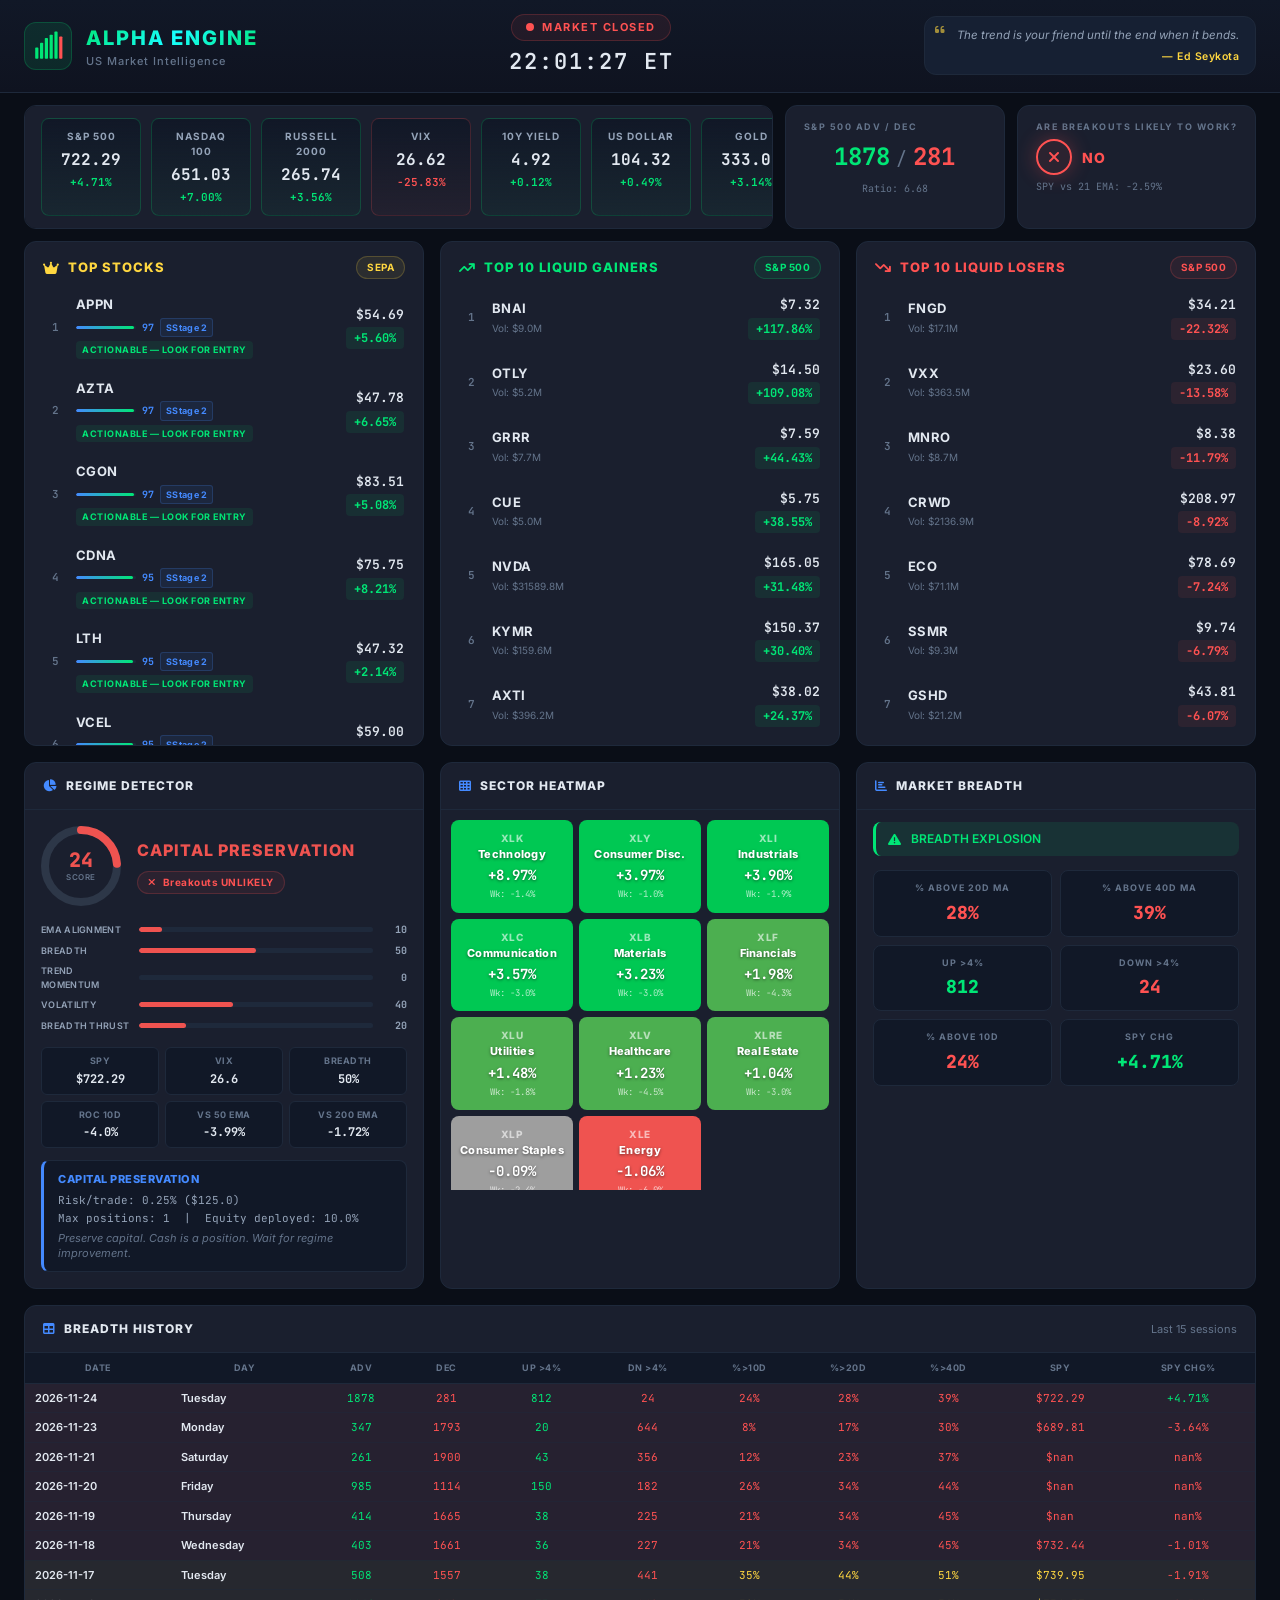
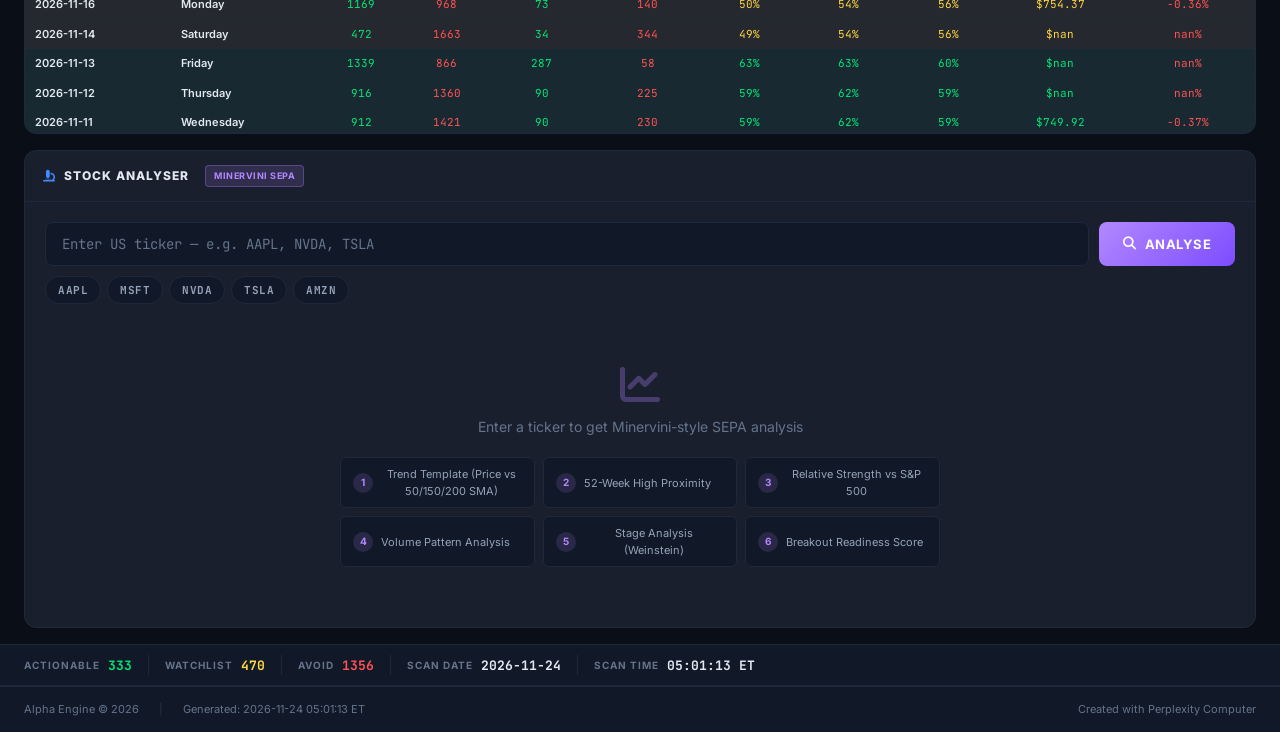
==== commit 8f188e52: "Daily scan 2026-11-24" ====
--- a/output/index.html
+++ b/output/index.html
@@ -60,65 +60,65 @@
     <div class="kpi-indices-strip">
         
         
-        <div class="kpi-index-card down">
+        <div class="kpi-index-card up">
             <div class="kpi-index-name">S&amp;P 500</div>
-            <div class="kpi-index-value">689.81</div>
-            <div class="kpi-index-change negative">
-                -3.64%
+            <div class="kpi-index-value">722.29</div>
+            <div class="kpi-index-change positive">
+                +4.71%
+            </div>
+        </div>
+        
+        
+        <div class="kpi-index-card up">
+            <div class="kpi-index-name">NASDAQ 100</div>
+            <div class="kpi-index-value">651.03</div>
+            <div class="kpi-index-change positive">
+                +7.00%
+            </div>
+        </div>
+        
+        
+        <div class="kpi-index-card up">
+            <div class="kpi-index-name">RUSSELL 2000</div>
+            <div class="kpi-index-value">265.74</div>
+            <div class="kpi-index-change positive">
+                +3.56%
             </div>
         </div>
         
         
         <div class="kpi-index-card down">
-            <div class="kpi-index-name">NASDAQ 100</div>
-            <div class="kpi-index-value">608.45</div>
+            <div class="kpi-index-name">VIX</div>
+            <div class="kpi-index-value">26.62</div>
             <div class="kpi-index-change negative">
-                -5.67%
-            </div>
-        </div>
-        
-        
-        <div class="kpi-index-card down">
-            <div class="kpi-index-name">RUSSELL 2000</div>
-            <div class="kpi-index-value">256.61</div>
-            <div class="kpi-index-change negative">
-                -2.88%
+                -25.83%
             </div>
         </div>
         
         
         <div class="kpi-index-card up">
-            <div class="kpi-index-name">VIX</div>
-            <div class="kpi-index-value">35.89</div>
+            <div class="kpi-index-name">10Y YIELD</div>
+            <div class="kpi-index-value">4.92</div>
             <div class="kpi-index-change positive">
-                +26.20%
+                +0.12%
             </div>
         </div>
         
         
-        <div class="kpi-index-card down">
-            <div class="kpi-index-name">10Y YIELD</div>
-            <div class="kpi-index-value">4.91</div>
-            <div class="kpi-index-change negative">
-                -2.77%
+        <div class="kpi-index-card up">
+            <div class="kpi-index-name">US DOLLAR</div>
+            <div class="kpi-index-value">104.32</div>
+            <div class="kpi-index-change positive">
+                +0.49%
             </div>
         </div>
         
         
-        <div class="kpi-index-card down">
-            <div class="kpi-index-name">US DOLLAR</div>
-            <div class="kpi-index-value">103.78</div>
-            <div class="kpi-index-change negative">
-                -0.03%
-            </div>
-        </div>
-        
-        
-        <div class="kpi-index-card down">
+        <div class="kpi-index-card up">
             <div class="kpi-index-name">GOLD</div>
-            <div class="kpi-index-value">322.87</div>
-            <div class="kpi-index-change negative">
-                -3.67%
+            <div class="kpi-index-value">333.02</div>
+            <div class="kpi-index-change positive">
+                +3.14%
             </div>
         </div>
         
@@ -128,12 +128,12 @@
     <div class="kpi-card adv-dec-card">
         <div class="kpi-label">S&amp;P 500 ADV / DEC</div>
         <div class="adv-dec-nums">
-            <span class="adv-num">347</span>
+            <span class="adv-num">1878</span>
             <span class="adv-dec-sep">/</span>
-            <span class="dec-num">1793</span>
+            <span class="dec-num">281</span>
         </div>
         <div class="adv-dec-ratio">
-            Ratio: 0.19
+            Ratio: 6.68
         </div>
     </div>
 
@@ -152,7 +152,7 @@
         <div class="sentiment-detail">
             SPY vs 21 EMA:
             
-                -7.21%
+                -2.59%
             
         </div>
     </div>
@@ -178,10 +178,10 @@
             
             
             
-            <a class="stock-item" href="javascript:void(0)" onclick="goToAnalyser('VRNS')">
+            <a class="stock-item" href="javascript:void(0)" onclick="goToAnalyser('APPN')">
                 <span class="stock-rank">1</span>
                 <div class="stock-info">
-                    <div class="stock-name">VRNS</div>
+                    <div class="stock-name">APPN</div>
                     <div class="stock-score-bar">
                         <div class="score-bar-track">
                             <div class="score-bar-fill" style="width: 97%"></div>
@@ -196,19 +196,19 @@
                     </div>
                 </div>
                 <div class="stock-price">
-                    <div class="stock-ltp">$49.22</div>
-                    <div class="stock-pct positive">
-                        +0.16%
+                    <div class="stock-ltp">$54.69</div>
+                    <div class="stock-pct positive">
+                        +5.60%
                     </div>
                 </div>
             </a>
             
             
             
-            <a class="stock-item" href="javascript:void(0)" onclick="goToAnalyser('XERS')">
+            <a class="stock-item" href="javascript:void(0)" onclick="goToAnalyser('AZTA')">
                 <span class="stock-rank">2</span>
                 <div class="stock-info">
-                    <div class="stock-name">XERS</div>
+                    <div class="stock-name">AZTA</div>
                     <div class="stock-score-bar">
                         <div class="score-bar-track">
                             <div class="score-bar-fill" style="width: 97%"></div>
@@ -223,19 +223,235 @@
                     </div>
                 </div>
                 <div class="stock-price">
-                    <div class="stock-ltp">$16.97</div>
-                    <div class="stock-pct positive">
-                        +2.11%
+                    <div class="stock-ltp">$47.78</div>
+                    <div class="stock-pct positive">
+                        +6.65%
                     </div>
                 </div>
             </a>
             
             
             
-            <a class="stock-item" href="javascript:void(0)" onclick="goToAnalyser('RPRX')">
+            <a class="stock-item" href="javascript:void(0)" onclick="goToAnalyser('CGON')">
                 <span class="stock-rank">3</span>
                 <div class="stock-info">
-                    <div class="stock-name">RPRX</div>
+                    <div class="stock-name">CGON</div>
+                    <div class="stock-score-bar">
+                        <div class="score-bar-track">
+                            <div class="score-bar-fill" style="width: 97%"></div>
+                        </div>
+                        <span class="score-bar-val">97</span>
+                        
+                        <span class="stage-badge">SStage 2</span>
+                        
+                    </div>
+                    <div class="stock-sub">
+                        <span class="verdict-badge badge-green">ACTIONABLE — LOOK FOR ENTRY</span>
+                    </div>
+                </div>
+                <div class="stock-price">
+                    <div class="stock-ltp">$83.51</div>
+                    <div class="stock-pct positive">
+                        +5.08%
+                    </div>
+                </div>
+            </a>
+            
+            
+            
+            <a class="stock-item" href="javascript:void(0)" onclick="goToAnalyser('CDNA')">
+                <span class="stock-rank">4</span>
+                <div class="stock-info">
+                    <div class="stock-name">CDNA</div>
+                    <div class="stock-score-bar">
+                        <div class="score-bar-track">
+                            <div class="score-bar-fill" style="width: 95%"></div>
+                        </div>
+                        <span class="score-bar-val">95</span>
+                        
+                        <span class="stage-badge">SStage 2</span>
+                        
+                    </div>
+                    <div class="stock-sub">
+                        <span class="verdict-badge badge-green">ACTIONABLE — LOOK FOR ENTRY</span>
+                    </div>
+                </div>
+                <div class="stock-price">
+                    <div class="stock-ltp">$75.75</div>
+                    <div class="stock-pct positive">
+                        +8.21%
+                    </div>
+                </div>
+            </a>
+            
+            
+            
+            <a class="stock-item" href="javascript:void(0)" onclick="goToAnalyser('LTH')">
+                <span class="stock-rank">5</span>
+                <div class="stock-info">
+                    <div class="stock-name">LTH</div>
+                    <div class="stock-score-bar">
+                        <div class="score-bar-track">
+                            <div class="score-bar-fill" style="width: 95%"></div>
+                        </div>
+                        <span class="score-bar-val">95</span>
+                        
+                        <span class="stage-badge">SStage 2</span>
+                        
+                    </div>
+                    <div class="stock-sub">
+                        <span class="verdict-badge badge-green">ACTIONABLE — LOOK FOR ENTRY</span>
+                    </div>
+                </div>
+                <div class="stock-price">
+                    <div class="stock-ltp">$47.32</div>
+                    <div class="stock-pct positive">
+                        +2.14%
+                    </div>
+                </div>
+            </a>
+            
+            
+            
+            <a class="stock-item" href="javascript:void(0)" onclick="goToAnalyser('VCEL')">
+                <span class="stock-rank">6</span>
+                <div class="stock-info">
+                    <div class="stock-name">VCEL</div>
+                    <div class="stock-score-bar">
+                        <div class="score-bar-track">
+                            <div class="score-bar-fill" style="width: 95%"></div>
+                        </div>
+                        <span class="score-bar-val">95</span>
+                        
+                        <span class="stage-badge">SStage 2</span>
+                        
+                    </div>
+                    <div class="stock-sub">
+                        <span class="verdict-badge badge-green">ACTIONABLE — LOOK FOR ENTRY</span>
+                    </div>
+                </div>
+                <div class="stock-price">
+                    <div class="stock-ltp">$59.00</div>
+                    <div class="stock-pct positive">
+                        +2.57%
+                    </div>
+                </div>
+            </a>
+            
+            
+            
+            <a class="stock-item" href="javascript:void(0)" onclick="goToAnalyser('AXGN')">
+                <span class="stock-rank">7</span>
+                <div class="stock-info">
+                    <div class="stock-name">AXGN</div>
+                    <div class="stock-score-bar">
+                        <div class="score-bar-track">
+                            <div class="score-bar-fill" style="width: 94%"></div>
+                        </div>
+                        <span class="score-bar-val">94</span>
+                        
+                        <span class="stage-badge">SStage 2</span>
+                        
+                    </div>
+                    <div class="stock-sub">
+                        <span class="verdict-badge badge-green">ACTIONABLE — LOOK FOR ENTRY</span>
+                    </div>
+                </div>
+                <div class="stock-price">
+                    <div class="stock-ltp">$58.66</div>
+                    <div class="stock-pct positive">
+                        +5.22%
+                    </div>
+                </div>
+            </a>
+            
+            
+            
+            <a class="stock-item" href="javascript:void(0)" onclick="goToAnalyser('GKOS')">
+                <span class="stock-rank">8</span>
+                <div class="stock-info">
+                    <div class="stock-name">GKOS</div>
+                    <div class="stock-score-bar">
+                        <div class="score-bar-track">
+                            <div class="score-bar-fill" style="width: 94%"></div>
+                        </div>
+                        <span class="score-bar-val">94</span>
+                        
+                        <span class="stage-badge">SStage 2</span>
+                        
+                    </div>
+                    <div class="stock-sub">
+                        <span class="verdict-badge badge-green">ACTIONABLE — LOOK FOR ENTRY</span>
+                    </div>
+                </div>
+                <div class="stock-price">
+                    <div class="stock-ltp">$249.59</div>
+                    <div class="stock-pct positive">
+                        +5.17%
+                    </div>
+                </div>
+            </a>
+            
+            
+            
+            <a class="stock-item" href="javascript:void(0)" onclick="goToAnalyser('NTSK')">
+                <span class="stock-rank">9</span>
+                <div class="stock-info">
+                    <div class="stock-name">NTSK</div>
+                    <div class="stock-score-bar">
+                        <div class="score-bar-track">
+                            <div class="score-bar-fill" style="width: 94%"></div>
+                        </div>
+                        <span class="score-bar-val">94</span>
+                        
+                        <span class="stage-badge">SStage 2</span>
+                        
+                    </div>
+                    <div class="stock-sub">
+                        <span class="verdict-badge badge-green">ACTIONABLE — LOOK FOR ENTRY</span>
+                    </div>
+                </div>
+                <div class="stock-price">
+                    <div class="stock-ltp">$25.82</div>
+                    <div class="stock-pct positive">
+                        +7.90%
+                    </div>
+                </div>
+            </a>
+            
+            
+            
+            <a class="stock-item" href="javascript:void(0)" onclick="goToAnalyser('SN')">
+                <span class="stock-rank">10</span>
+                <div class="stock-info">
+                    <div class="stock-name">SN</div>
+                    <div class="stock-score-bar">
+                        <div class="score-bar-track">
+                            <div class="score-bar-fill" style="width: 94%"></div>
+                        </div>
+                        <span class="score-bar-val">94</span>
+                        
+                        <span class="stage-badge">SStage 2</span>
+                        
+                    </div>
+                    <div class="stock-sub">
+                        <span class="verdict-badge badge-green">ACTIONABLE — LOOK FOR ENTRY</span>
+                    </div>
+                </div>
+                <div class="stock-price">
+                    <div class="stock-ltp">$225.37</div>
+                    <div class="stock-pct positive">
+                        +5.99%
+                    </div>
+                </div>
+            </a>
+            
+            
+            
+            <a class="stock-item" href="javascript:void(0)" onclick="goToAnalyser('ACHC')">
+                <span class="stock-rank">11</span>
+                <div class="stock-info">
+                    <div class="stock-name">ACHC</div>
                     <div class="stock-score-bar">
                         <div class="score-bar-track">
                             <div class="score-bar-fill" style="width: 92%"></div>
@@ -250,19 +466,19 @@
                     </div>
                 </div>
                 <div class="stock-price">
-                    <div class="stock-ltp">$68.45</div>
-                    <div class="stock-pct positive">
-                        +1.08%
+                    <div class="stock-ltp">$35.79</div>
+                    <div class="stock-pct positive">
+                        +3.44%
                     </div>
                 </div>
             </a>
             
             
             
-            <a class="stock-item" href="javascript:void(0)" onclick="goToAnalyser('VIA')">
-                <span class="stock-rank">4</span>
-                <div class="stock-info">
-                    <div class="stock-name">VIA</div>
+            <a class="stock-item" href="javascript:void(0)" onclick="goToAnalyser('ADP')">
+                <span class="stock-rank">12</span>
+                <div class="stock-info">
+                    <div class="stock-name">ADP</div>
                     <div class="stock-score-bar">
                         <div class="score-bar-track">
                             <div class="score-bar-fill" style="width: 92%"></div>
@@ -277,24 +493,24 @@
                     </div>
                 </div>
                 <div class="stock-price">
-                    <div class="stock-ltp">$45.80</div>
-                    <div class="stock-pct positive">
-                        +0.17%
+                    <div class="stock-ltp">$302.11</div>
+                    <div class="stock-pct positive">
+                        +0.13%
                     </div>
                 </div>
             </a>
             
             
             
-            <a class="stock-item" href="javascript:void(0)" onclick="goToAnalyser('AXGN')">
-                <span class="stock-rank">5</span>
-                <div class="stock-info">
-                    <div class="stock-name">AXGN</div>
+            <a class="stock-item" href="javascript:void(0)" onclick="goToAnalyser('AMRX')">
+                <span class="stock-rank">13</span>
+                <div class="stock-info">
+                    <div class="stock-name">AMRX</div>
                     <div class="stock-score-bar">
                         <div class="score-bar-track">
-                            <div class="score-bar-fill" style="width: 90%"></div>
+                            <div class="score-bar-fill" style="width: 92%"></div>
                         </div>
-                        <span class="score-bar-val">90</span>
+                        <span class="score-bar-val">92</span>
                         
                         <span class="stage-badge">SStage 2</span>
                         
@@ -304,24 +520,24 @@
                     </div>
                 </div>
                 <div class="stock-price">
-                    <div class="stock-ltp">$55.75</div>
-                    <div class="stock-pct negative">
-                        -1.06%
+                    <div class="stock-ltp">$21.90</div>
+                    <div class="stock-pct positive">
+                        +3.69%
                     </div>
                 </div>
             </a>
             
             
             
-            <a class="stock-item" href="javascript:void(0)" onclick="goToAnalyser('SLN')">
-                <span class="stock-rank">6</span>
-                <div class="stock-info">
-                    <div class="stock-name">SLN</div>
+            <a class="stock-item" href="javascript:void(0)" onclick="goToAnalyser('ARX')">
+                <span class="stock-rank">14</span>
+                <div class="stock-info">
+                    <div class="stock-name">ARX</div>
                     <div class="stock-score-bar">
                         <div class="score-bar-track">
-                            <div class="score-bar-fill" style="width: 90%"></div>
+                            <div class="score-bar-fill" style="width: 92%"></div>
                         </div>
-                        <span class="score-bar-val">90</span>
+                        <span class="score-bar-val">92</span>
                         
                         <span class="stage-badge">SStage 2</span>
                         
@@ -331,225 +547,9 @@
                     </div>
                 </div>
                 <div class="stock-price">
-                    <div class="stock-ltp">$19.81</div>
-                    <div class="stock-pct positive">
-                        +0.00%
-                    </div>
-                </div>
-            </a>
-            
-            
-            
-            <a class="stock-item" href="javascript:void(0)" onclick="goToAnalyser('ACHC')">
-                <span class="stock-rank">7</span>
-                <div class="stock-info">
-                    <div class="stock-name">ACHC</div>
-                    <div class="stock-score-bar">
-                        <div class="score-bar-track">
-                            <div class="score-bar-fill" style="width: 89%"></div>
-                        </div>
-                        <span class="score-bar-val">89</span>
-                        
-                        <span class="stage-badge">SStage 2</span>
-                        
-                    </div>
-                    <div class="stock-sub">
-                        <span class="verdict-badge badge-green">ACTIONABLE — LOOK FOR ENTRY</span>
-                    </div>
-                </div>
-                <div class="stock-price">
-                    <div class="stock-ltp">$34.60</div>
-                    <div class="stock-pct positive">
-                        +0.38%
-                    </div>
-                </div>
-            </a>
-            
-            
-            
-            <a class="stock-item" href="javascript:void(0)" onclick="goToAnalyser('ADPT')">
-                <span class="stock-rank">8</span>
-                <div class="stock-info">
-                    <div class="stock-name">ADPT</div>
-                    <div class="stock-score-bar">
-                        <div class="score-bar-track">
-                            <div class="score-bar-fill" style="width: 89%"></div>
-                        </div>
-                        <span class="score-bar-val">89</span>
-                        
-                        <span class="stage-badge">SStage 2</span>
-                        
-                    </div>
-                    <div class="stock-sub">
-                        <span class="verdict-badge badge-green">ACTIONABLE — LOOK FOR ENTRY</span>
-                    </div>
-                </div>
-                <div class="stock-price">
-                    <div class="stock-ltp">$27.93</div>
-                    <div class="stock-pct negative">
-                        -0.43%
-                    </div>
-                </div>
-            </a>
-            
-            
-            
-            <a class="stock-item" href="javascript:void(0)" onclick="goToAnalyser('CON')">
-                <span class="stock-rank">9</span>
-                <div class="stock-info">
-                    <div class="stock-name">CON</div>
-                    <div class="stock-score-bar">
-                        <div class="score-bar-track">
-                            <div class="score-bar-fill" style="width: 89%"></div>
-                        </div>
-                        <span class="score-bar-val">89</span>
-                        
-                        <span class="stage-badge">SStage 2</span>
-                        
-                    </div>
-                    <div class="stock-sub">
-                        <span class="verdict-badge badge-green">ACTIONABLE — LOOK FOR ENTRY</span>
-                    </div>
-                </div>
-                <div class="stock-price">
-                    <div class="stock-ltp">$41.84</div>
-                    <div class="stock-pct positive">
-                        +0.94%
-                    </div>
-                </div>
-            </a>
-            
-            
-            
-            <a class="stock-item" href="javascript:void(0)" onclick="goToAnalyser('FIGS')">
-                <span class="stock-rank">10</span>
-                <div class="stock-info">
-                    <div class="stock-name">FIGS</div>
-                    <div class="stock-score-bar">
-                        <div class="score-bar-track">
-                            <div class="score-bar-fill" style="width: 89%"></div>
-                        </div>
-                        <span class="score-bar-val">89</span>
-                        
-                        <span class="stage-badge">SStage 2</span>
-                        
-                    </div>
-                    <div class="stock-sub">
-                        <span class="verdict-badge badge-green">ACTIONABLE — LOOK FOR ENTRY</span>
-                    </div>
-                </div>
-                <div class="stock-price">
-                    <div class="stock-ltp">$20.07</div>
-                    <div class="stock-pct negative">
-                        -1.23%
-                    </div>
-                </div>
-            </a>
-            
-            
-            
-            <a class="stock-item" href="javascript:void(0)" onclick="goToAnalyser('LFST')">
-                <span class="stock-rank">11</span>
-                <div class="stock-info">
-                    <div class="stock-name">LFST</div>
-                    <div class="stock-score-bar">
-                        <div class="score-bar-track">
-                            <div class="score-bar-fill" style="width: 89%"></div>
-                        </div>
-                        <span class="score-bar-val">89</span>
-                        
-                        <span class="stage-badge">SStage 2</span>
-                        
-                    </div>
-                    <div class="stock-sub">
-                        <span class="verdict-badge badge-green">ACTIONABLE — LOOK FOR ENTRY</span>
-                    </div>
-                </div>
-                <div class="stock-price">
-                    <div class="stock-ltp">$13.82</div>
-                    <div class="stock-pct positive">
-                        +3.60%
-                    </div>
-                </div>
-            </a>
-            
-            
-            
-            <a class="stock-item" href="javascript:void(0)" onclick="goToAnalyser('SG')">
-                <span class="stock-rank">12</span>
-                <div class="stock-info">
-                    <div class="stock-name">SG</div>
-                    <div class="stock-score-bar">
-                        <div class="score-bar-track">
-                            <div class="score-bar-fill" style="width: 89%"></div>
-                        </div>
-                        <span class="score-bar-val">89</span>
-                        
-                        <span class="stage-badge">SStage 2</span>
-                        
-                    </div>
-                    <div class="stock-sub">
-                        <span class="verdict-badge badge-green">ACTIONABLE — LOOK FOR ENTRY</span>
-                    </div>
-                </div>
-                <div class="stock-price">
-                    <div class="stock-ltp">$12.16</div>
-                    <div class="stock-pct negative">
-                        -0.16%
-                    </div>
-                </div>
-            </a>
-            
-            
-            
-            <a class="stock-item" href="javascript:void(0)" onclick="goToAnalyser('BOX')">
-                <span class="stock-rank">13</span>
-                <div class="stock-info">
-                    <div class="stock-name">BOX</div>
-                    <div class="stock-score-bar">
-                        <div class="score-bar-track">
-                            <div class="score-bar-fill" style="width: 87%"></div>
-                        </div>
-                        <span class="score-bar-val">87</span>
-                        
-                        <span class="stage-badge">SStage 2</span>
-                        
-                    </div>
-                    <div class="stock-sub">
-                        <span class="verdict-badge badge-green">ACTIONABLE — LOOK FOR ENTRY</span>
-                    </div>
-                </div>
-                <div class="stock-price">
-                    <div class="stock-ltp">$43.89</div>
-                    <div class="stock-pct positive">
-                        +1.88%
-                    </div>
-                </div>
-            </a>
-            
-            
-            
-            <a class="stock-item" href="javascript:void(0)" onclick="goToAnalyser('TGTX')">
-                <span class="stock-rank">14</span>
-                <div class="stock-info">
-                    <div class="stock-name">TGTX</div>
-                    <div class="stock-score-bar">
-                        <div class="score-bar-track">
-                            <div class="score-bar-fill" style="width: 87%"></div>
-                        </div>
-                        <span class="score-bar-val">87</span>
-                        
-                        <span class="stage-badge">SStage 2</span>
-                        
-                    </div>
-                    <div class="stock-sub">
-                        <span class="verdict-badge badge-green">ACTIONABLE — LOOK FOR ENTRY</span>
-                    </div>
-                </div>
-                <div class="stock-price">
-                    <div class="stock-ltp">$63.34</div>
-                    <div class="stock-pct negative">
-                        -2.37%
+                    <div class="stock-ltp">$19.91</div>
+                    <div class="stock-pct positive">
+                        +0.15%
                     </div>
                 </div>
             </a>
@@ -569,171 +569,171 @@
         <div class="stock-list">
             
             
-            <div class="stock-item" onclick="goToAnalyser('FNGD')" style="cursor:pointer">
+            <div class="stock-item" onclick="goToAnalyser('BNAI')" style="cursor:pointer">
                 <span class="stock-rank">1</span>
                 <div class="stock-info">
-                    <div class="stock-name">FNGD</div>
-                    <div class="stock-sub">
-                        Vol: $22.0M
-                    </div>
-                </div>
-                <div class="stock-price">
-                    <div class="stock-ltp">$44.04</div>
-                    <div class="stock-pct positive">
-                        +19.06%
-                    </div>
-                </div>
-            </div>
-            
-            
-            <div class="stock-item" onclick="goToAnalyser('VXX')" style="cursor:pointer">
+                    <div class="stock-name">BNAI</div>
+                    <div class="stock-sub">
+                        Vol: $9.0M
+                    </div>
+                </div>
+                <div class="stock-price">
+                    <div class="stock-ltp">$7.32</div>
+                    <div class="stock-pct positive">
+                        +117.86%
+                    </div>
+                </div>
+            </div>
+            
+            
+            <div class="stock-item" onclick="goToAnalyser('OTLY')" style="cursor:pointer">
                 <span class="stock-rank">2</span>
                 <div class="stock-info">
-                    <div class="stock-name">VXX</div>
-                    <div class="stock-sub">
-                        Vol: $413.3M
-                    </div>
-                </div>
-                <div class="stock-price">
-                    <div class="stock-ltp">$27.31</div>
-                    <div class="stock-pct positive">
-                        +14.60%
-                    </div>
-                </div>
-            </div>
-            
-            
-            <div class="stock-item" onclick="goToAnalyser('ECO')" style="cursor:pointer">
+                    <div class="stock-name">OTLY</div>
+                    <div class="stock-sub">
+                        Vol: $5.2M
+                    </div>
+                </div>
+                <div class="stock-price">
+                    <div class="stock-ltp">$14.50</div>
+                    <div class="stock-pct positive">
+                        +109.08%
+                    </div>
+                </div>
+            </div>
+            
+            
+            <div class="stock-item" onclick="goToAnalyser('GRRR')" style="cursor:pointer">
                 <span class="stock-rank">3</span>
                 <div class="stock-info">
-                    <div class="stock-name">ECO</div>
-                    <div class="stock-sub">
-                        Vol: $77.4M
-                    </div>
-                </div>
-                <div class="stock-price">
-                    <div class="stock-ltp">$84.83</div>
-                    <div class="stock-pct positive">
-                        +11.59%
-                    </div>
-                </div>
-            </div>
-            
-            
-            <div class="stock-item" onclick="goToAnalyser('GAP')" style="cursor:pointer">
+                    <div class="stock-name">GRRR</div>
+                    <div class="stock-sub">
+                        Vol: $7.7M
+                    </div>
+                </div>
+                <div class="stock-price">
+                    <div class="stock-ltp">$7.59</div>
+                    <div class="stock-pct positive">
+                        +44.43%
+                    </div>
+                </div>
+            </div>
+            
+            
+            <div class="stock-item" onclick="goToAnalyser('CUE')" style="cursor:pointer">
                 <span class="stock-rank">4</span>
                 <div class="stock-info">
-                    <div class="stock-name">GAP</div>
-                    <div class="stock-sub">
-                        Vol: $140.0M
-                    </div>
-                </div>
-                <div class="stock-price">
-                    <div class="stock-ltp">$20.94</div>
-                    <div class="stock-pct positive">
-                        +11.44%
-                    </div>
-                </div>
-            </div>
-            
-            
-            <div class="stock-item" onclick="goToAnalyser('GPN')" style="cursor:pointer">
+                    <div class="stock-name">CUE</div>
+                    <div class="stock-sub">
+                        Vol: $5.0M
+                    </div>
+                </div>
+                <div class="stock-price">
+                    <div class="stock-ltp">$5.75</div>
+                    <div class="stock-pct positive">
+                        +38.55%
+                    </div>
+                </div>
+            </div>
+            
+            
+            <div class="stock-item" onclick="goToAnalyser('NVDA')" style="cursor:pointer">
                 <span class="stock-rank">5</span>
                 <div class="stock-info">
-                    <div class="stock-name">GPN</div>
-                    <div class="stock-sub">
-                        Vol: $282.8M
-                    </div>
-                </div>
-                <div class="stock-price">
-                    <div class="stock-ltp">$91.83</div>
-                    <div class="stock-pct positive">
-                        +9.95%
-                    </div>
-                </div>
-            </div>
-            
-            
-            <div class="stock-item" onclick="goToAnalyser('EFOR')" style="cursor:pointer">
+                    <div class="stock-name">NVDA</div>
+                    <div class="stock-sub">
+                        Vol: $31589.8M
+                    </div>
+                </div>
+                <div class="stock-price">
+                    <div class="stock-ltp">$165.05</div>
+                    <div class="stock-pct positive">
+                        +31.48%
+                    </div>
+                </div>
+            </div>
+            
+            
+            <div class="stock-item" onclick="goToAnalyser('KYMR')" style="cursor:pointer">
                 <span class="stock-rank">6</span>
                 <div class="stock-info">
-                    <div class="stock-name">EFOR</div>
-                    <div class="stock-sub">
-                        Vol: $22.6M
-                    </div>
-                </div>
-                <div class="stock-price">
-                    <div class="stock-ltp">$31.32</div>
-                    <div class="stock-pct positive">
-                        +7.89%
-                    </div>
-                </div>
-            </div>
-            
-            
-            <div class="stock-item" onclick="goToAnalyser('CBLL')" style="cursor:pointer">
+                    <div class="stock-name">KYMR</div>
+                    <div class="stock-sub">
+                        Vol: $159.6M
+                    </div>
+                </div>
+                <div class="stock-price">
+                    <div class="stock-ltp">$150.37</div>
+                    <div class="stock-pct positive">
+                        +30.40%
+                    </div>
+                </div>
+            </div>
+            
+            
+            <div class="stock-item" onclick="goToAnalyser('AXTI')" style="cursor:pointer">
                 <span class="stock-rank">7</span>
                 <div class="stock-info">
-                    <div class="stock-name">CBLL</div>
-                    <div class="stock-sub">
-                        Vol: $13.7M
-                    </div>
-                </div>
-                <div class="stock-price">
-                    <div class="stock-ltp">$27.39</div>
-                    <div class="stock-pct positive">
-                        +6.37%
-                    </div>
-                </div>
-            </div>
-            
-            
-            <div class="stock-item" onclick="goToAnalyser('SPB')" style="cursor:pointer">
+                    <div class="stock-name">AXTI</div>
+                    <div class="stock-sub">
+                        Vol: $396.2M
+                    </div>
+                </div>
+                <div class="stock-price">
+                    <div class="stock-ltp">$38.02</div>
+                    <div class="stock-pct positive">
+                        +24.37%
+                    </div>
+                </div>
+            </div>
+            
+            
+            <div class="stock-item" onclick="goToAnalyser('IREN')" style="cursor:pointer">
                 <span class="stock-rank">8</span>
                 <div class="stock-info">
-                    <div class="stock-name">SPB</div>
-                    <div class="stock-sub">
-                        Vol: $29.8M
-                    </div>
-                </div>
-                <div class="stock-price">
-                    <div class="stock-ltp">$80.65</div>
-                    <div class="stock-pct positive">
-                        +6.30%
-                    </div>
-                </div>
-            </div>
-            
-            
-            <div class="stock-item" onclick="goToAnalyser('BRVE')" style="cursor:pointer">
+                    <div class="stock-name">IREN</div>
+                    <div class="stock-sub">
+                        Vol: $897.9M
+                    </div>
+                </div>
+                <div class="stock-price">
+                    <div class="stock-ltp">$14.64</div>
+                    <div class="stock-pct positive">
+                        +23.86%
+                    </div>
+                </div>
+            </div>
+            
+            
+            <div class="stock-item" onclick="goToAnalyser('ALAB')" style="cursor:pointer">
                 <span class="stock-rank">9</span>
                 <div class="stock-info">
-                    <div class="stock-name">BRVE</div>
-                    <div class="stock-sub">
-                        Vol: $11.0M
-                    </div>
-                </div>
-                <div class="stock-price">
-                    <div class="stock-ltp">$20.39</div>
-                    <div class="stock-pct positive">
-                        +5.81%
-                    </div>
-                </div>
-            </div>
-            
-            
-            <div class="stock-item" onclick="goToAnalyser('BKE')" style="cursor:pointer">
+                    <div class="stock-name">ALAB</div>
+                    <div class="stock-sub">
+                        Vol: $1054.2M
+                    </div>
+                </div>
+                <div class="stock-price">
+                    <div class="stock-ltp">$222.12</div>
+                    <div class="stock-pct positive">
+                        +23.16%
+                    </div>
+                </div>
+            </div>
+            
+            
+            <div class="stock-item" onclick="goToAnalyser('CRDO')" style="cursor:pointer">
                 <span class="stock-rank">10</span>
                 <div class="stock-info">
-                    <div class="stock-name">BKE</div>
-                    <div class="stock-sub">
-                        Vol: $20.8M
-                    </div>
-                </div>
-                <div class="stock-price">
-                    <div class="stock-ltp">$44.15</div>
-                    <div class="stock-pct positive">
-                        +5.67%
+                    <div class="stock-name">CRDO</div>
+                    <div class="stock-sub">
+                        Vol: $1054.0M
+                    </div>
+                </div>
+                <div class="stock-price">
+                    <div class="stock-ltp">$122.46</div>
+                    <div class="stock-pct positive">
+                        +22.63%
                     </div>
                 </div>
             </div>
@@ -753,171 +753,171 @@
         <div class="stock-list">
             
             
+            <div class="stock-item" onclick="goToAnalyser('FNGD')" style="cursor:pointer">
+                <span class="stock-rank">1</span>
+                <div class="stock-info">
+                    <div class="stock-name">FNGD</div>
+                    <div class="stock-sub">
+                        Vol: $17.1M
+                    </div>
+                </div>
+                <div class="stock-price">
+                    <div class="stock-ltp">$34.21</div>
+                    <div class="stock-pct negative">
+                        -22.32%
+                    </div>
+                </div>
+            </div>
+            
+            
+            <div class="stock-item" onclick="goToAnalyser('VXX')" style="cursor:pointer">
+                <span class="stock-rank">2</span>
+                <div class="stock-info">
+                    <div class="stock-name">VXX</div>
+                    <div class="stock-sub">
+                        Vol: $363.5M
+                    </div>
+                </div>
+                <div class="stock-price">
+                    <div class="stock-ltp">$23.60</div>
+                    <div class="stock-pct negative">
+                        -13.58%
+                    </div>
+                </div>
+            </div>
+            
+            
+            <div class="stock-item" onclick="goToAnalyser('MNRO')" style="cursor:pointer">
+                <span class="stock-rank">3</span>
+                <div class="stock-info">
+                    <div class="stock-name">MNRO</div>
+                    <div class="stock-sub">
+                        Vol: $8.7M
+                    </div>
+                </div>
+                <div class="stock-price">
+                    <div class="stock-ltp">$8.38</div>
+                    <div class="stock-pct negative">
+                        -11.79%
+                    </div>
+                </div>
+            </div>
+            
+            
+            <div class="stock-item" onclick="goToAnalyser('CRWD')" style="cursor:pointer">
+                <span class="stock-rank">4</span>
+                <div class="stock-info">
+                    <div class="stock-name">CRWD</div>
+                    <div class="stock-sub">
+                        Vol: $2136.9M
+                    </div>
+                </div>
+                <div class="stock-price">
+                    <div class="stock-ltp">$208.97</div>
+                    <div class="stock-pct negative">
+                        -8.92%
+                    </div>
+                </div>
+            </div>
+            
+            
+            <div class="stock-item" onclick="goToAnalyser('ECO')" style="cursor:pointer">
+                <span class="stock-rank">5</span>
+                <div class="stock-info">
+                    <div class="stock-name">ECO</div>
+                    <div class="stock-sub">
+                        Vol: $71.1M
+                    </div>
+                </div>
+                <div class="stock-price">
+                    <div class="stock-ltp">$78.69</div>
+                    <div class="stock-pct negative">
+                        -7.24%
+                    </div>
+                </div>
+            </div>
+            
+            
+            <div class="stock-item" onclick="goToAnalyser('SSMR')" style="cursor:pointer">
+                <span class="stock-rank">6</span>
+                <div class="stock-info">
+                    <div class="stock-name">SSMR</div>
+                    <div class="stock-sub">
+                        Vol: $9.3M
+                    </div>
+                </div>
+                <div class="stock-price">
+                    <div class="stock-ltp">$9.74</div>
+                    <div class="stock-pct negative">
+                        -6.79%
+                    </div>
+                </div>
+            </div>
+            
+            
+            <div class="stock-item" onclick="goToAnalyser('GSHD')" style="cursor:pointer">
+                <span class="stock-rank">7</span>
+                <div class="stock-info">
+                    <div class="stock-name">GSHD</div>
+                    <div class="stock-sub">
+                        Vol: $21.2M
+                    </div>
+                </div>
+                <div class="stock-price">
+                    <div class="stock-ltp">$43.81</div>
+                    <div class="stock-pct negative">
+                        -6.07%
+                    </div>
+                </div>
+            </div>
+            
+            
+            <div class="stock-item" onclick="goToAnalyser('EVER')" style="cursor:pointer">
+                <span class="stock-rank">8</span>
+                <div class="stock-info">
+                    <div class="stock-name">EVER</div>
+                    <div class="stock-sub">
+                        Vol: $22.1M
+                    </div>
+                </div>
+                <div class="stock-price">
+                    <div class="stock-ltp">$27.35</div>
+                    <div class="stock-pct negative">
+                        -5.69%
+                    </div>
+                </div>
+            </div>
+            
+            
+            <div class="stock-item" onclick="goToAnalyser('MNR')" style="cursor:pointer">
+                <span class="stock-rank">9</span>
+                <div class="stock-info">
+                    <div class="stock-name">MNR</div>
+                    <div class="stock-sub">
+                        Vol: $7.3M
+                    </div>
+                </div>
+                <div class="stock-price">
+                    <div class="stock-ltp">$7.50</div>
+                    <div class="stock-pct negative">
+                        -5.66%
+                    </div>
+                </div>
+            </div>
+            
+            
             <div class="stock-item" onclick="goToAnalyser('CSIQ')" style="cursor:pointer">
-                <span class="stock-rank">1</span>
+                <span class="stock-rank">10</span>
                 <div class="stock-info">
                     <div class="stock-name">CSIQ</div>
                     <div class="stock-sub">
-                        Vol: $13.2M
-                    </div>
-                </div>
-                <div class="stock-price">
-                    <div class="stock-ltp">$6.02</div>
+                        Vol: $13.1M
+                    </div>
+                </div>
+                <div class="stock-price">
+                    <div class="stock-ltp">$5.69</div>
                     <div class="stock-pct negative">
-                        -24.94%
-                    </div>
-                </div>
-            </div>
-            
-            
-            <div class="stock-item" onclick="goToAnalyser('VCX')" style="cursor:pointer">
-                <span class="stock-rank">2</span>
-                <div class="stock-info">
-                    <div class="stock-name">VCX</div>
-                    <div class="stock-sub">
-                        Vol: $7.7M
-                    </div>
-                </div>
-                <div class="stock-price">
-                    <div class="stock-ltp">$14.01</div>
-                    <div class="stock-pct negative">
-                        -19.90%
-                    </div>
-                </div>
-            </div>
-            
-            
-            <div class="stock-item" onclick="goToAnalyser('MARA')" style="cursor:pointer">
-                <span class="stock-rank">3</span>
-                <div class="stock-info">
-                    <div class="stock-name">MARA</div>
-                    <div class="stock-sub">
-                        Vol: $205.4M
-                    </div>
-                </div>
-                <div class="stock-price">
-                    <div class="stock-ltp">$5.09</div>
-                    <div class="stock-pct negative">
-                        -18.56%
-                    </div>
-                </div>
-            </div>
-            
-            
-            <div class="stock-item" onclick="goToAnalyser('SHAZ')" style="cursor:pointer">
-                <span class="stock-rank">4</span>
-                <div class="stock-info">
-                    <div class="stock-name">SHAZ</div>
-                    <div class="stock-sub">
-                        Vol: $37.5M
-                    </div>
-                </div>
-                <div class="stock-price">
-                    <div class="stock-ltp">$16.83</div>
-                    <div class="stock-pct negative">
-                        -18.06%
-                    </div>
-                </div>
-            </div>
-            
-            
-            <div class="stock-item" onclick="goToAnalyser('IREN')" style="cursor:pointer">
-                <span class="stock-rank">5</span>
-                <div class="stock-info">
-                    <div class="stock-name">IREN</div>
-                    <div class="stock-sub">
-                        Vol: $703.4M
-                    </div>
-                </div>
-                <div class="stock-price">
-                    <div class="stock-ltp">$11.82</div>
-                    <div class="stock-pct negative">
-                        -17.97%
-                    </div>
-                </div>
-            </div>
-            
-            
-            <div class="stock-item" onclick="goToAnalyser('APLD')" style="cursor:pointer">
-                <span class="stock-rank">6</span>
-                <div class="stock-info">
-                    <div class="stock-name">APLD</div>
-                    <div class="stock-sub">
-                        Vol: $289.0M
-                    </div>
-                </div>
-                <div class="stock-price">
-                    <div class="stock-ltp">$11.49</div>
-                    <div class="stock-pct negative">
-                        -17.81%
-                    </div>
-                </div>
-            </div>
-            
-            
-            <div class="stock-item" onclick="goToAnalyser('AEVA')" style="cursor:pointer">
-                <span class="stock-rank">7</span>
-                <div class="stock-info">
-                    <div class="stock-name">AEVA</div>
-                    <div class="stock-sub">
-                        Vol: $13.5M
-                    </div>
-                </div>
-                <div class="stock-price">
-                    <div class="stock-ltp">$7.88</div>
-                    <div class="stock-pct negative">
-                        -17.66%
-                    </div>
-                </div>
-            </div>
-            
-            
-            <div class="stock-item" onclick="goToAnalyser('HUT')" style="cursor:pointer">
-                <span class="stock-rank">8</span>
-                <div class="stock-info">
-                    <div class="stock-name">HUT</div>
-                    <div class="stock-sub">
-                        Vol: $280.7M
-                    </div>
-                </div>
-                <div class="stock-price">
-                    <div class="stock-ltp">$45.95</div>
-                    <div class="stock-pct negative">
-                        -17.65%
-                    </div>
-                </div>
-            </div>
-            
-            
-            <div class="stock-item" onclick="goToAnalyser('QMCO')" style="cursor:pointer">
-                <span class="stock-rank">9</span>
-                <div class="stock-info">
-                    <div class="stock-name">QMCO</div>
-                    <div class="stock-sub">
-                        Vol: $20.2M
-                    </div>
-                </div>
-                <div class="stock-price">
-                    <div class="stock-ltp">$11.48</div>
-                    <div class="stock-pct negative">
-                        -17.23%
-                    </div>
-                </div>
-            </div>
-            
-            
-            <div class="stock-item" onclick="goToAnalyser('WYFI')" style="cursor:pointer">
-                <span class="stock-rank">10</span>
-                <div class="stock-info">
-                    <div class="stock-name">WYFI</div>
-                    <div class="stock-sub">
-                        Vol: $11.0M
-                    </div>
-                </div>
-                <div class="stock-price">
-                    <div class="stock-ltp">$6.35</div>
-                    <div class="stock-pct negative">
-                        -16.99%
+                        -5.48%
                     </div>
                 </div>
             </div>
@@ -952,10 +952,10 @@
                                 cx="40" cy="40" r="36"
                                 stroke="#ef5350"
                                 stroke-dasharray="226"
-                                stroke-dashoffset="180.8"/>
+                                stroke-dashoffset="171.76"/>
                     </svg>
                     <div class="regime-ring-text">
-                        <span class="regime-ring-score" style="color: #ef5350">20</span>
+                        <span class="regime-ring-score" style="color: #ef5350">24</span>
                         <span class="regime-ring-label">SCORE</span>
                     </div>
                 </div>
@@ -1001,9 +1001,9 @@
                 <div class="comp-row">
                     <span class="comp-name">volatility</span>
                     <div class="comp-bar">
-                        <div class="comp-fill" style="width: 10%; background: #ef5350"></div>
-                    </div>
-                    <span class="comp-val">10</span>
+                        <div class="comp-fill" style="width: 40%; background: #ef5350"></div>
+                    </div>
+                    <span class="comp-val">40</span>
                 </div>
                 
                 <div class="comp-row">
@@ -1021,11 +1021,11 @@
             <div class="regime-stats-row">
                 <div class="regime-stat">
                     <div class="regime-stat-label">SPY</div>
-                    <div class="regime-stat-value">$689.81</div>
+                    <div class="regime-stat-value">$722.29</div>
                 </div>
                 <div class="regime-stat">
                     <div class="regime-stat-label">VIX</div>
-                    <div class="regime-stat-value">35.9</div>
+                    <div class="regime-stat-value">26.6</div>
                 </div>
                 <div class="regime-stat">
                     <div class="regime-stat-label">Breadth</div>
@@ -1033,15 +1033,15 @@
                 </div>
                 <div class="regime-stat">
                     <div class="regime-stat-label">ROC 10D</div>
-                    <div class="regime-stat-value">-6.2%</div>
+                    <div class="regime-stat-value">-4.0%</div>
                 </div>
                 <div class="regime-stat">
                     <div class="regime-stat-label">vs 50 EMA</div>
-                    <div class="regime-stat-value">-8.46%</div>
+                    <div class="regime-stat-value">-3.99%</div>
                 </div>
                 <div class="regime-stat">
                     <div class="regime-stat-label">vs 200 EMA</div>
-                    <div class="regime-stat-value">-6.06%</div>
+                    <div class="regime-stat-value">-1.72%</div>
                 </div>
             </div>
 
@@ -1068,134 +1068,134 @@
             <div class="heatmap-grid">
                 
                 
-                <div class="heatmap-cell" style="background: #81c784; cursor:pointer;" title="Click to see Consumer Staples stocks" onclick="openSectorModal('Consumer Staples', 'XLP')">
+                <div class="heatmap-cell" style="background: #00c853; cursor:pointer;" title="Click to see Technology stocks" onclick="openSectorModal('Technology', 'XLK')">
+                    <div class="heatmap-cell-etf">XLK</div>
+                    <div class="heatmap-cell-name">Technology</div>
+                    <div class="heatmap-cell-daily">
+                        +8.97%
+                    </div>
+                    <div class="heatmap-cell-weekly">
+                        Wk: -1.4%
+                    </div>
+                </div>
+                
+                
+                <div class="heatmap-cell" style="background: #00c853; cursor:pointer;" title="Click to see Consumer Disc. stocks" onclick="openSectorModal('Consumer Disc.', 'XLY')">
+                    <div class="heatmap-cell-etf">XLY</div>
+                    <div class="heatmap-cell-name">Consumer Disc.</div>
+                    <div class="heatmap-cell-daily">
+                        +3.97%
+                    </div>
+                    <div class="heatmap-cell-weekly">
+                        Wk: -1.0%
+                    </div>
+                </div>
+                
+                
+                <div class="heatmap-cell" style="background: #00c853; cursor:pointer;" title="Click to see Industrials stocks" onclick="openSectorModal('Industrials', 'XLI')">
+                    <div class="heatmap-cell-etf">XLI</div>
+                    <div class="heatmap-cell-name">Industrials</div>
+                    <div class="heatmap-cell-daily">
+                        +3.90%
+                    </div>
+                    <div class="heatmap-cell-weekly">
+                        Wk: -1.9%
+                    </div>
+                </div>
+                
+                
+                <div class="heatmap-cell" style="background: #00c853; cursor:pointer;" title="Click to see Communication stocks" onclick="openSectorModal('Communication', 'XLC')">
+                    <div class="heatmap-cell-etf">XLC</div>
+                    <div class="heatmap-cell-name">Communication</div>
+                    <div class="heatmap-cell-daily">
+                        +3.57%
+                    </div>
+                    <div class="heatmap-cell-weekly">
+                        Wk: -3.0%
+                    </div>
+                </div>
+                
+                
+                <div class="heatmap-cell" style="background: #00c853; cursor:pointer;" title="Click to see Materials stocks" onclick="openSectorModal('Materials', 'XLB')">
+                    <div class="heatmap-cell-etf">XLB</div>
+                    <div class="heatmap-cell-name">Materials</div>
+                    <div class="heatmap-cell-daily">
+                        +3.23%
+                    </div>
+                    <div class="heatmap-cell-weekly">
+                        Wk: -3.0%
+                    </div>
+                </div>
+                
+                
+                <div class="heatmap-cell" style="background: #4caf50; cursor:pointer;" title="Click to see Financials stocks" onclick="openSectorModal('Financials', 'XLF')">
+                    <div class="heatmap-cell-etf">XLF</div>
+                    <div class="heatmap-cell-name">Financials</div>
+                    <div class="heatmap-cell-daily">
+                        +1.98%
+                    </div>
+                    <div class="heatmap-cell-weekly">
+                        Wk: -4.3%
+                    </div>
+                </div>
+                
+                
+                <div class="heatmap-cell" style="background: #4caf50; cursor:pointer;" title="Click to see Utilities stocks" onclick="openSectorModal('Utilities', 'XLU')">
+                    <div class="heatmap-cell-etf">XLU</div>
+                    <div class="heatmap-cell-name">Utilities</div>
+                    <div class="heatmap-cell-daily">
+                        +1.48%
+                    </div>
+                    <div class="heatmap-cell-weekly">
+                        Wk: -1.8%
+                    </div>
+                </div>
+                
+                
+                <div class="heatmap-cell" style="background: #4caf50; cursor:pointer;" title="Click to see Healthcare stocks" onclick="openSectorModal('Healthcare', 'XLV')">
+                    <div class="heatmap-cell-etf">XLV</div>
+                    <div class="heatmap-cell-name">Healthcare</div>
+                    <div class="heatmap-cell-daily">
+                        +1.23%
+                    </div>
+                    <div class="heatmap-cell-weekly">
+                        Wk: -4.5%
+                    </div>
+                </div>
+                
+                
+                <div class="heatmap-cell" style="background: #4caf50; cursor:pointer;" title="Click to see Real Estate stocks" onclick="openSectorModal('Real Estate', 'XLRE')">
+                    <div class="heatmap-cell-etf">XLRE</div>
+                    <div class="heatmap-cell-name">Real Estate</div>
+                    <div class="heatmap-cell-daily">
+                        +1.04%
+                    </div>
+                    <div class="heatmap-cell-weekly">
+                        Wk: -3.0%
+                    </div>
+                </div>
+                
+                
+                <div class="heatmap-cell" style="background: #9e9e9e; cursor:pointer;" title="Click to see Consumer Staples stocks" onclick="openSectorModal('Consumer Staples', 'XLP')">
                     <div class="heatmap-cell-etf">XLP</div>
                     <div class="heatmap-cell-name">Consumer Staples</div>
                     <div class="heatmap-cell-daily">
-                        +0.67%
+                        -0.09%
                     </div>
                     <div class="heatmap-cell-weekly">
-                        Wk: -2.0%
-                    </div>
-                </div>
-                
-                
-                <div class="heatmap-cell" style="background: #9e9e9e; cursor:pointer;" title="Click to see Healthcare stocks" onclick="openSectorModal('Healthcare', 'XLV')">
-                    <div class="heatmap-cell-etf">XLV</div>
-                    <div class="heatmap-cell-name">Healthcare</div>
-                    <div class="heatmap-cell-daily">
-                        -0.12%
-                    </div>
-                    <div class="heatmap-cell-weekly">
-                        Wk: -6.2%
-                    </div>
-                </div>
-                
-                
-                <div class="heatmap-cell" style="background: #ef9a9a; cursor:pointer;" title="Click to see Energy stocks" onclick="openSectorModal('Energy', 'XLE')">
+                        Wk: -2.4%
+                    </div>
+                </div>
+                
+                
+                <div class="heatmap-cell" style="background: #ef5350; cursor:pointer;" title="Click to see Energy stocks" onclick="openSectorModal('Energy', 'XLE')">
                     <div class="heatmap-cell-etf">XLE</div>
                     <div class="heatmap-cell-name">Energy</div>
                     <div class="heatmap-cell-daily">
-                        -0.62%
+                        -1.06%
                     </div>
                     <div class="heatmap-cell-weekly">
-                        Wk: -6.8%
-                    </div>
-                </div>
-                
-                
-                <div class="heatmap-cell" style="background: #ef9a9a; cursor:pointer;" title="Click to see Utilities stocks" onclick="openSectorModal('Utilities', 'XLU')">
-                    <div class="heatmap-cell-etf">XLU</div>
-                    <div class="heatmap-cell-name">Utilities</div>
-                    <div class="heatmap-cell-daily">
-                        -0.74%
-                    </div>
-                    <div class="heatmap-cell-weekly">
-                        Wk: -3.1%
-                    </div>
-                </div>
-                
-                
-                <div class="heatmap-cell" style="background: #ef9a9a; cursor:pointer;" title="Click to see Real Estate stocks" onclick="openSectorModal('Real Estate', 'XLRE')">
-                    <div class="heatmap-cell-etf">XLRE</div>
-                    <div class="heatmap-cell-name">Real Estate</div>
-                    <div class="heatmap-cell-daily">
-                        -0.98%
-                    </div>
-                    <div class="heatmap-cell-weekly">
-                        Wk: -4.3%
-                    </div>
-                </div>
-                
-                
-                <div class="heatmap-cell" style="background: #ef5350; cursor:pointer;" title="Click to see Financials stocks" onclick="openSectorModal('Financials', 'XLF')">
-                    <div class="heatmap-cell-etf">XLF</div>
-                    <div class="heatmap-cell-name">Financials</div>
-                    <div class="heatmap-cell-daily">
-                        -1.82%
-                    </div>
-                    <div class="heatmap-cell-weekly">
-                        Wk: -7.0%
-                    </div>
-                </div>
-                
-                
-                <div class="heatmap-cell" style="background: #c62828; cursor:pointer;" title="Click to see Materials stocks" onclick="openSectorModal('Materials', 'XLB')">
-                    <div class="heatmap-cell-etf">XLB</div>
-                    <div class="heatmap-cell-name">Materials</div>
-                    <div class="heatmap-cell-daily">
-                        -2.19%
-                    </div>
-                    <div class="heatmap-cell-weekly">
-                        Wk: -7.5%
-                    </div>
-                </div>
-                
-                
-                <div class="heatmap-cell" style="background: #c62828; cursor:pointer;" title="Click to see Communication stocks" onclick="openSectorModal('Communication', 'XLC')">
-                    <div class="heatmap-cell-etf">XLC</div>
-                    <div class="heatmap-cell-name">Communication</div>
-                    <div class="heatmap-cell-daily">
-                        -2.66%
-                    </div>
-                    <div class="heatmap-cell-weekly">
-                        Wk: -8.0%
-                    </div>
-                </div>
-                
-                
-                <div class="heatmap-cell" style="background: #c62828; cursor:pointer;" title="Click to see Consumer Disc. stocks" onclick="openSectorModal('Consumer Disc.', 'XLY')">
-                    <div class="heatmap-cell-etf">XLY</div>
-                    <div class="heatmap-cell-name">Consumer Disc.</div>
-                    <div class="heatmap-cell-daily">
-                        -2.95%
-                    </div>
-                    <div class="heatmap-cell-weekly">
-                        Wk: -6.3%
-                    </div>
-                </div>
-                
-                
-                <div class="heatmap-cell" style="background: #c62828; cursor:pointer;" title="Click to see Industrials stocks" onclick="openSectorModal('Industrials', 'XLI')">
-                    <div class="heatmap-cell-etf">XLI</div>
-                    <div class="heatmap-cell-name">Industrials</div>
-                    <div class="heatmap-cell-daily">
-                        -3.09%
-                    </div>
-                    <div class="heatmap-cell-weekly">
-                        Wk: -7.3%
-                    </div>
-                </div>
-                
-                
-                <div class="heatmap-cell" style="background: #c62828; cursor:pointer;" title="Click to see Technology stocks" onclick="openSectorModal('Technology', 'XLK')">
-                    <div class="heatmap-cell-etf">XLK</div>
-                    <div class="heatmap-cell-name">Technology</div>
-                    <div class="heatmap-cell-daily">
-                        -7.27%
-                    </div>
-                    <div class="heatmap-cell-weekly">
-                        Wk: -12.5%
+                        Wk: -6.0%
                     </div>
                 </div>
                 
@@ -1213,11 +1213,11 @@
             
             <div class="flags-list">
                 
-                <div class="flag-banner" style="border-color: #ef5350; background: #ef535018; color: #ef5350">
+                <div class="flag-banner" style="border-color: #00e676; background: #00e67618; color: #00e676">
                     <span class="flag-icon">
                         <i class="fas fa-triangle-exclamation"></i>
                     </span>
-                    <span>CAPITULATION DAY</span>
+                    <span>BREADTH EXPLOSION</span>
                 </div>
                 
             </div>
@@ -1229,37 +1229,37 @@
                 <div class="breadth-stat-item">
                     <span class="breadth-stat-label">% Above 20D MA</span>
                     <span class="breadth-stat-value bad">
-                        17%
+                        28%
                     </span>
                 </div>
                 <div class="breadth-stat-item">
                     <span class="breadth-stat-label">% Above 40D MA</span>
                     <span class="breadth-stat-value bad">
-                        30%
+                        39%
                     </span>
                 </div>
                 <div class="breadth-stat-item">
                     <span class="breadth-stat-label">Up &gt;4%</span>
                     <span class="breadth-stat-value good">
-                        20
+                        812
                     </span>
                 </div>
                 <div class="breadth-stat-item">
                     <span class="breadth-stat-label">Down &gt;4%</span>
                     <span class="breadth-stat-value bad">
-                        644
+                        24
                     </span>
                 </div>
                 <div class="breadth-stat-item">
                     <span class="breadth-stat-label">% Above 10D</span>
                     <span class="breadth-stat-value bad">
-                        8%
+                        24%
                     </span>
                 </div>
                 <div class="breadth-stat-item">
                     <span class="breadth-stat-label">SPY Chg</span>
-                    <span class="breadth-stat-value bad">
-                        -3.64%
+                    <span class="breadth-stat-value good">
+                        +4.71%
                     </span>
                 </div>
             </div>
@@ -1303,6 +1303,26 @@
                     
                     
                     <tr class="bh-row-bad">
+                        <td>2026-11-24</td>
+                        <td>Tuesday</td>
+                        <td class="bh-cell-green">1878</td>
+                        <td class="bh-cell-red">281</td>
+                        <td class="bh-cell-green">812</td>
+                        <td class="bh-cell-red">24</td>
+                        <td>24%</td>
+                        <td>28%</td>
+                        <td>39%</td>
+                        <td>$722.29</td>
+                        <td class="bh-cell-green">
+                            +4.71%
+                        </td>
+                    </tr>
+                    
+                    
+                    
+                    
+                    
+                    <tr class="bh-row-bad">
                         <td>2026-11-23</td>
                         <td>Monday</td>
                         <td class="bh-cell-green">347</td>
@@ -1579,26 +1599,6 @@
                     </tr>
                     
                     
-                    
-                    
-                    
-                    <tr class="bh-row-good">
-                        <td>2026-11-06</td>
-                        <td>Friday</td>
-                        <td class="bh-cell-green">1636</td>
-                        <td class="bh-cell-red">697</td>
-                        <td class="bh-cell-green">760</td>
-                        <td class="bh-cell-red">338</td>
-                        <td>67%</td>
-                        <td>66%</td>
-                        <td>61%</td>
-                        <td>$nan</td>
-                        <td class="bh-cell-red">
-                            nan%
-                        </td>
-                    </tr>
-                    
-                    
                 </tbody>
             </table>
         </div>
@@ -1665,28 +1665,28 @@
     
     <div class="scan-stat-item">
         <span class="scan-stat-label">Actionable</span>
-        <span class="scan-stat-value green">128</span>
+        <span class="scan-stat-value green">333</span>
     </div>
     <div class="scan-stats-sep"></div>
     <div class="scan-stat-item">
         <span class="scan-stat-label">Watchlist</span>
-        <span class="scan-stat-value gold">507</span>
+        <span class="scan-stat-value gold">470</span>
     </div>
     <div class="scan-stats-sep"></div>
     <div class="scan-stat-item">
         <span class="scan-stat-label">Avoid</span>
-        <span class="scan-stat-value red">1505</span>
+        <span class="scan-stat-value red">1356</span>
     </div>
     <div class="scan-stats-sep"></div>
     
     <div class="scan-stat-item">
         <span class="scan-stat-label">Scan Date</span>
-        <span class="scan-stat-value">2026-11-23</span>
+        <span class="scan-stat-value">2026-11-24</span>
     </div>
     <div class="scan-stats-sep"></div>
     <div class="scan-stat-item">
         <span class="scan-stat-label">Scan Time</span>
-        <span class="scan-stat-value">01:08:42 ET</span>
+        <span class="scan-stat-value">05:01:13 ET</span>
     </div>
 </div>
 
@@ -1698,7 +1698,7 @@
     <div class="footer-left">
         <span>Alpha Engine &copy; 2026</span>
         <span style="opacity:0.3; margin: 0 8px">|</span>
-        <span>Generated: 2026-11-23 01:08:42 ET</span>
+        <span>Generated: 2026-11-24 05:01:13 ET</span>
     </div>
     <div class="footer-right">
         <a href="https://www.perplexity.ai/computer" target="_blank" rel="noopener noreferrer" class="footer-link">
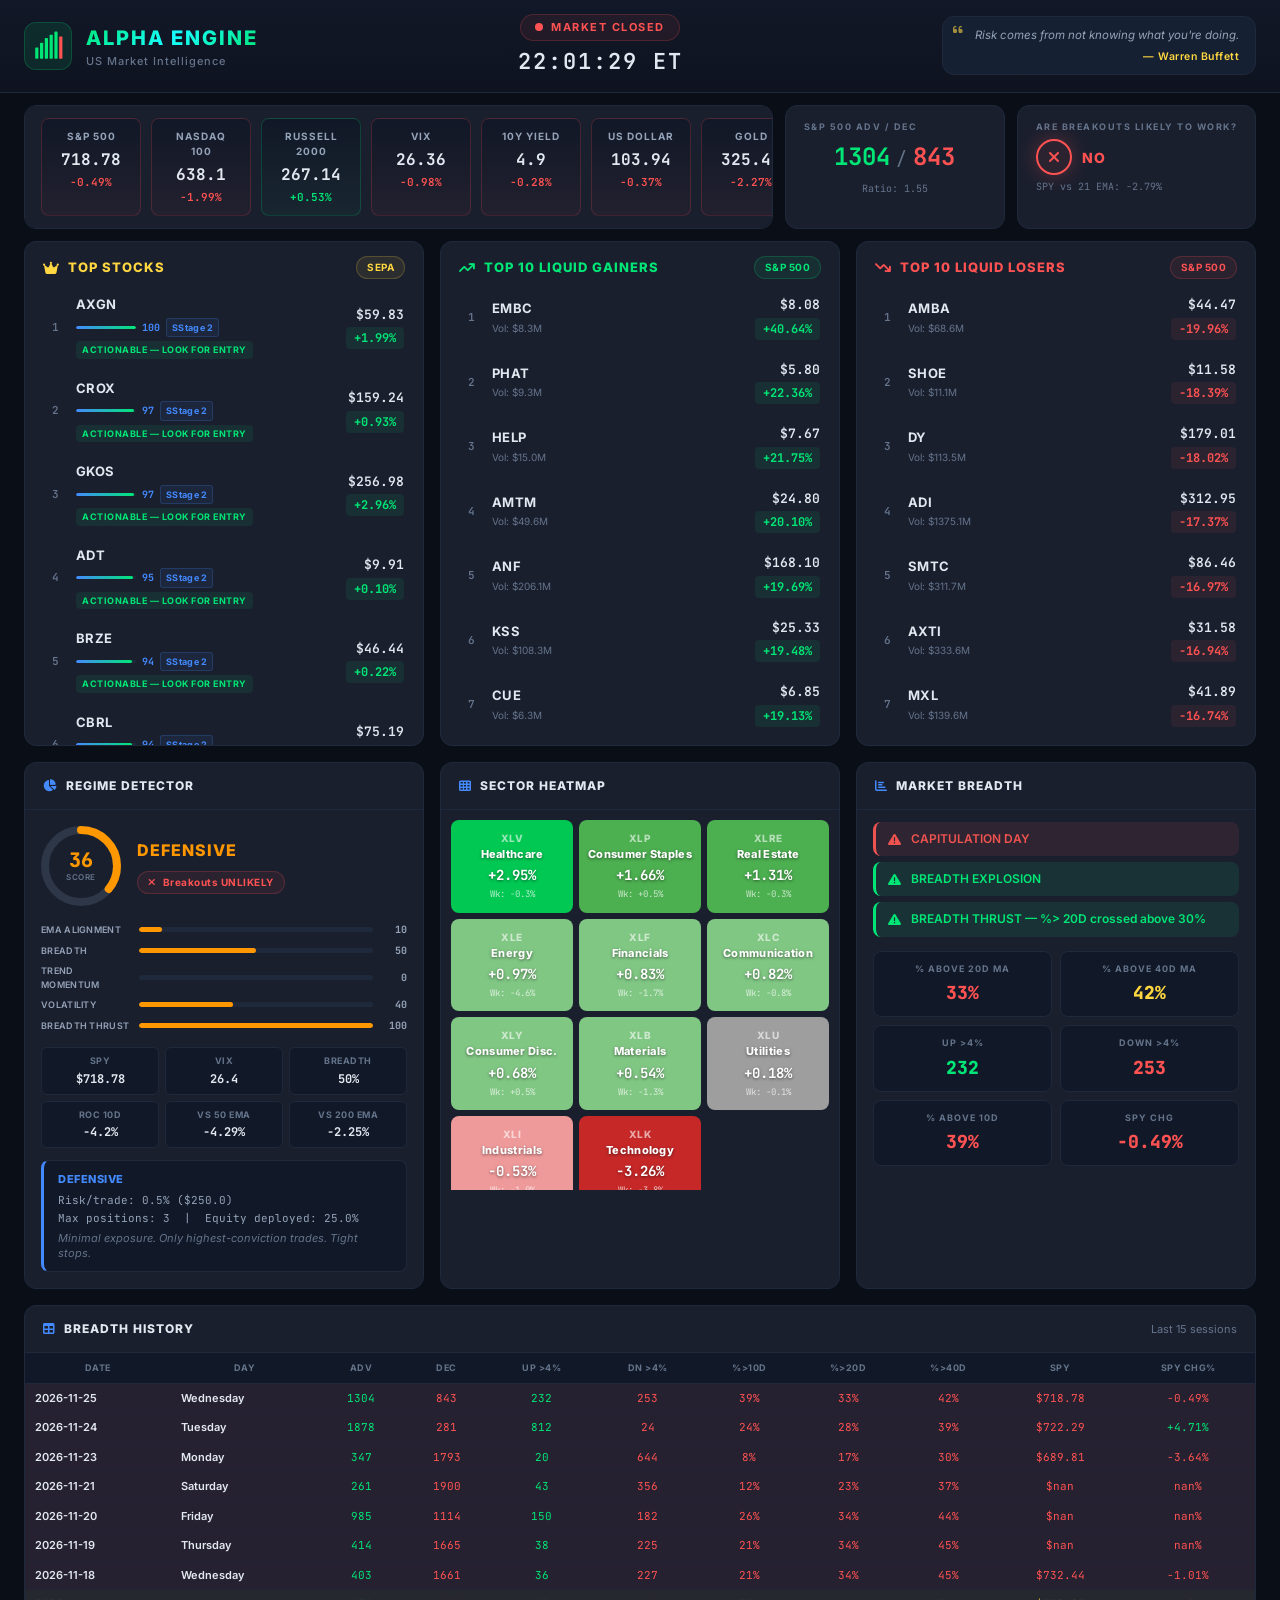
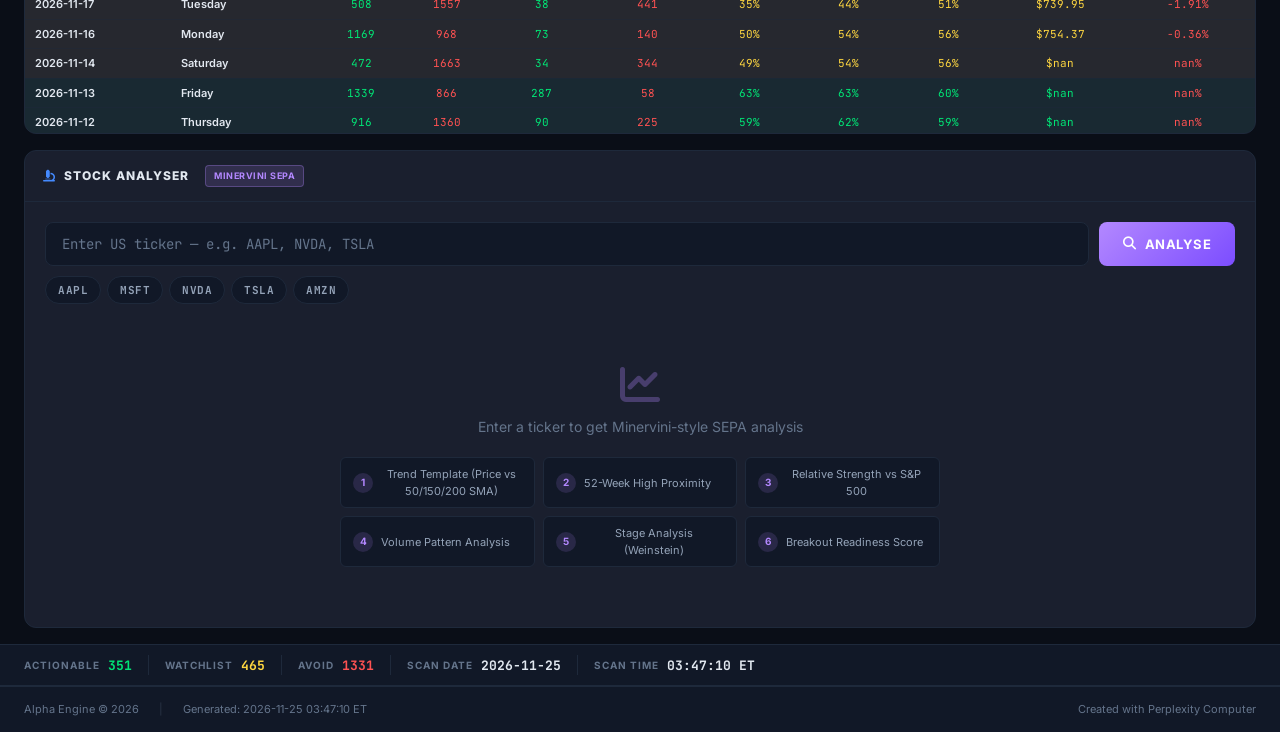
==== commit d0bff2a7: "Daily scan 2026-11-25" ====
--- a/output/index.html
+++ b/output/index.html
@@ -60,65 +60,65 @@
     <div class="kpi-indices-strip">
         
         
-        <div class="kpi-index-card up">
+        <div class="kpi-index-card down">
             <div class="kpi-index-name">S&amp;P 500</div>
-            <div class="kpi-index-value">722.29</div>
-            <div class="kpi-index-change positive">
-                +4.71%
+            <div class="kpi-index-value">718.78</div>
+            <div class="kpi-index-change negative">
+                -0.49%
             </div>
         </div>
         
         
-        <div class="kpi-index-card up">
+        <div class="kpi-index-card down">
             <div class="kpi-index-name">NASDAQ 100</div>
-            <div class="kpi-index-value">651.03</div>
-            <div class="kpi-index-change positive">
-                +7.00%
+            <div class="kpi-index-value">638.1</div>
+            <div class="kpi-index-change negative">
+                -1.99%
             </div>
         </div>
         
         
         <div class="kpi-index-card up">
             <div class="kpi-index-name">RUSSELL 2000</div>
-            <div class="kpi-index-value">265.74</div>
+            <div class="kpi-index-value">267.14</div>
             <div class="kpi-index-change positive">
-                +3.56%
+                +0.53%
             </div>
         </div>
         
         
         <div class="kpi-index-card down">
             <div class="kpi-index-name">VIX</div>
-            <div class="kpi-index-value">26.62</div>
+            <div class="kpi-index-value">26.36</div>
             <div class="kpi-index-change negative">
-                -25.83%
+                -0.98%
             </div>
         </div>
         
         
-        <div class="kpi-index-card up">
+        <div class="kpi-index-card down">
             <div class="kpi-index-name">10Y YIELD</div>
-            <div class="kpi-index-value">4.92</div>
-            <div class="kpi-index-change positive">
-                +0.12%
+            <div class="kpi-index-value">4.9</div>
+            <div class="kpi-index-change negative">
+                -0.28%
             </div>
         </div>
         
         
-        <div class="kpi-index-card up">
+        <div class="kpi-index-card down">
             <div class="kpi-index-name">US DOLLAR</div>
-            <div class="kpi-index-value">104.32</div>
-            <div class="kpi-index-change positive">
-                +0.49%
+            <div class="kpi-index-value">103.94</div>
+            <div class="kpi-index-change negative">
+                -0.37%
             </div>
         </div>
         
         
-        <div class="kpi-index-card up">
+        <div class="kpi-index-card down">
             <div class="kpi-index-name">GOLD</div>
-            <div class="kpi-index-value">333.02</div>
-            <div class="kpi-index-change positive">
-                +3.14%
+            <div class="kpi-index-value">325.45</div>
+            <div class="kpi-index-change negative">
+                -2.27%
             </div>
         </div>
         
@@ -128,12 +128,12 @@
     <div class="kpi-card adv-dec-card">
         <div class="kpi-label">S&amp;P 500 ADV / DEC</div>
         <div class="adv-dec-nums">
-            <span class="adv-num">1878</span>
+            <span class="adv-num">1304</span>
             <span class="adv-dec-sep">/</span>
-            <span class="dec-num">281</span>
+            <span class="dec-num">843</span>
         </div>
         <div class="adv-dec-ratio">
-            Ratio: 6.68
+            Ratio: 1.55
         </div>
     </div>
 
@@ -152,7 +152,7 @@
         <div class="sentiment-detail">
             SPY vs 21 EMA:
             
-                -2.59%
+                -2.79%
             
         </div>
     </div>
@@ -178,10 +178,37 @@
             
             
             
-            <a class="stock-item" href="javascript:void(0)" onclick="goToAnalyser('APPN')">
+            <a class="stock-item" href="javascript:void(0)" onclick="goToAnalyser('AXGN')">
                 <span class="stock-rank">1</span>
                 <div class="stock-info">
-                    <div class="stock-name">APPN</div>
+                    <div class="stock-name">AXGN</div>
+                    <div class="stock-score-bar">
+                        <div class="score-bar-track">
+                            <div class="score-bar-fill" style="width: 100%"></div>
+                        </div>
+                        <span class="score-bar-val">100</span>
+                        
+                        <span class="stage-badge">SStage 2</span>
+                        
+                    </div>
+                    <div class="stock-sub">
+                        <span class="verdict-badge badge-green">ACTIONABLE — LOOK FOR ENTRY</span>
+                    </div>
+                </div>
+                <div class="stock-price">
+                    <div class="stock-ltp">$59.83</div>
+                    <div class="stock-pct positive">
+                        +1.99%
+                    </div>
+                </div>
+            </a>
+            
+            
+            
+            <a class="stock-item" href="javascript:void(0)" onclick="goToAnalyser('CROX')">
+                <span class="stock-rank">2</span>
+                <div class="stock-info">
+                    <div class="stock-name">CROX</div>
                     <div class="stock-score-bar">
                         <div class="score-bar-track">
                             <div class="score-bar-fill" style="width: 97%"></div>
@@ -196,19 +223,19 @@
                     </div>
                 </div>
                 <div class="stock-price">
-                    <div class="stock-ltp">$54.69</div>
-                    <div class="stock-pct positive">
-                        +5.60%
+                    <div class="stock-ltp">$159.24</div>
+                    <div class="stock-pct positive">
+                        +0.93%
                     </div>
                 </div>
             </a>
             
             
             
-            <a class="stock-item" href="javascript:void(0)" onclick="goToAnalyser('AZTA')">
-                <span class="stock-rank">2</span>
-                <div class="stock-info">
-                    <div class="stock-name">AZTA</div>
+            <a class="stock-item" href="javascript:void(0)" onclick="goToAnalyser('GKOS')">
+                <span class="stock-rank">3</span>
+                <div class="stock-info">
+                    <div class="stock-name">GKOS</div>
                     <div class="stock-score-bar">
                         <div class="score-bar-track">
                             <div class="score-bar-fill" style="width: 97%"></div>
@@ -223,46 +250,19 @@
                     </div>
                 </div>
                 <div class="stock-price">
-                    <div class="stock-ltp">$47.78</div>
-                    <div class="stock-pct positive">
-                        +6.65%
+                    <div class="stock-ltp">$256.98</div>
+                    <div class="stock-pct positive">
+                        +2.96%
                     </div>
                 </div>
             </a>
             
             
             
-            <a class="stock-item" href="javascript:void(0)" onclick="goToAnalyser('CGON')">
-                <span class="stock-rank">3</span>
-                <div class="stock-info">
-                    <div class="stock-name">CGON</div>
-                    <div class="stock-score-bar">
-                        <div class="score-bar-track">
-                            <div class="score-bar-fill" style="width: 97%"></div>
-                        </div>
-                        <span class="score-bar-val">97</span>
-                        
-                        <span class="stage-badge">SStage 2</span>
-                        
-                    </div>
-                    <div class="stock-sub">
-                        <span class="verdict-badge badge-green">ACTIONABLE — LOOK FOR ENTRY</span>
-                    </div>
-                </div>
-                <div class="stock-price">
-                    <div class="stock-ltp">$83.51</div>
-                    <div class="stock-pct positive">
-                        +5.08%
-                    </div>
-                </div>
-            </a>
-            
-            
-            
-            <a class="stock-item" href="javascript:void(0)" onclick="goToAnalyser('CDNA')">
+            <a class="stock-item" href="javascript:void(0)" onclick="goToAnalyser('ADT')">
                 <span class="stock-rank">4</span>
                 <div class="stock-info">
-                    <div class="stock-name">CDNA</div>
+                    <div class="stock-name">ADT</div>
                     <div class="stock-score-bar">
                         <div class="score-bar-track">
                             <div class="score-bar-fill" style="width: 95%"></div>
@@ -277,73 +277,19 @@
                     </div>
                 </div>
                 <div class="stock-price">
-                    <div class="stock-ltp">$75.75</div>
-                    <div class="stock-pct positive">
-                        +8.21%
+                    <div class="stock-ltp">$9.91</div>
+                    <div class="stock-pct positive">
+                        +0.10%
                     </div>
                 </div>
             </a>
             
             
             
-            <a class="stock-item" href="javascript:void(0)" onclick="goToAnalyser('LTH')">
+            <a class="stock-item" href="javascript:void(0)" onclick="goToAnalyser('BRZE')">
                 <span class="stock-rank">5</span>
                 <div class="stock-info">
-                    <div class="stock-name">LTH</div>
-                    <div class="stock-score-bar">
-                        <div class="score-bar-track">
-                            <div class="score-bar-fill" style="width: 95%"></div>
-                        </div>
-                        <span class="score-bar-val">95</span>
-                        
-                        <span class="stage-badge">SStage 2</span>
-                        
-                    </div>
-                    <div class="stock-sub">
-                        <span class="verdict-badge badge-green">ACTIONABLE — LOOK FOR ENTRY</span>
-                    </div>
-                </div>
-                <div class="stock-price">
-                    <div class="stock-ltp">$47.32</div>
-                    <div class="stock-pct positive">
-                        +2.14%
-                    </div>
-                </div>
-            </a>
-            
-            
-            
-            <a class="stock-item" href="javascript:void(0)" onclick="goToAnalyser('VCEL')">
-                <span class="stock-rank">6</span>
-                <div class="stock-info">
-                    <div class="stock-name">VCEL</div>
-                    <div class="stock-score-bar">
-                        <div class="score-bar-track">
-                            <div class="score-bar-fill" style="width: 95%"></div>
-                        </div>
-                        <span class="score-bar-val">95</span>
-                        
-                        <span class="stage-badge">SStage 2</span>
-                        
-                    </div>
-                    <div class="stock-sub">
-                        <span class="verdict-badge badge-green">ACTIONABLE — LOOK FOR ENTRY</span>
-                    </div>
-                </div>
-                <div class="stock-price">
-                    <div class="stock-ltp">$59.00</div>
-                    <div class="stock-pct positive">
-                        +2.57%
-                    </div>
-                </div>
-            </a>
-            
-            
-            
-            <a class="stock-item" href="javascript:void(0)" onclick="goToAnalyser('AXGN')">
-                <span class="stock-rank">7</span>
-                <div class="stock-info">
-                    <div class="stock-name">AXGN</div>
+                    <div class="stock-name">BRZE</div>
                     <div class="stock-score-bar">
                         <div class="score-bar-track">
                             <div class="score-bar-fill" style="width: 94%"></div>
@@ -358,19 +304,19 @@
                     </div>
                 </div>
                 <div class="stock-price">
-                    <div class="stock-ltp">$58.66</div>
-                    <div class="stock-pct positive">
-                        +5.22%
+                    <div class="stock-ltp">$46.44</div>
+                    <div class="stock-pct positive">
+                        +0.22%
                     </div>
                 </div>
             </a>
             
             
             
-            <a class="stock-item" href="javascript:void(0)" onclick="goToAnalyser('GKOS')">
-                <span class="stock-rank">8</span>
-                <div class="stock-info">
-                    <div class="stock-name">GKOS</div>
+            <a class="stock-item" href="javascript:void(0)" onclick="goToAnalyser('CBRL')">
+                <span class="stock-rank">6</span>
+                <div class="stock-info">
+                    <div class="stock-name">CBRL</div>
                     <div class="stock-score-bar">
                         <div class="score-bar-track">
                             <div class="score-bar-fill" style="width: 94%"></div>
@@ -385,19 +331,19 @@
                     </div>
                 </div>
                 <div class="stock-price">
-                    <div class="stock-ltp">$249.59</div>
-                    <div class="stock-pct positive">
-                        +5.17%
+                    <div class="stock-ltp">$75.19</div>
+                    <div class="stock-pct positive">
+                        +0.49%
                     </div>
                 </div>
             </a>
             
             
             
-            <a class="stock-item" href="javascript:void(0)" onclick="goToAnalyser('NTSK')">
-                <span class="stock-rank">9</span>
-                <div class="stock-info">
-                    <div class="stock-name">NTSK</div>
+            <a class="stock-item" href="javascript:void(0)" onclick="goToAnalyser('CGON')">
+                <span class="stock-rank">7</span>
+                <div class="stock-info">
+                    <div class="stock-name">CGON</div>
                     <div class="stock-score-bar">
                         <div class="score-bar-track">
                             <div class="score-bar-fill" style="width: 94%"></div>
@@ -412,19 +358,19 @@
                     </div>
                 </div>
                 <div class="stock-price">
-                    <div class="stock-ltp">$25.82</div>
-                    <div class="stock-pct positive">
-                        +7.90%
+                    <div class="stock-ltp">$87.50</div>
+                    <div class="stock-pct positive">
+                        +4.78%
                     </div>
                 </div>
             </a>
             
             
             
-            <a class="stock-item" href="javascript:void(0)" onclick="goToAnalyser('SN')">
-                <span class="stock-rank">10</span>
-                <div class="stock-info">
-                    <div class="stock-name">SN</div>
+            <a class="stock-item" href="javascript:void(0)" onclick="goToAnalyser('KNSA')">
+                <span class="stock-rank">8</span>
+                <div class="stock-info">
+                    <div class="stock-name">KNSA</div>
                     <div class="stock-score-bar">
                         <div class="score-bar-track">
                             <div class="score-bar-fill" style="width: 94%"></div>
@@ -439,19 +385,19 @@
                     </div>
                 </div>
                 <div class="stock-price">
-                    <div class="stock-ltp">$225.37</div>
-                    <div class="stock-pct positive">
-                        +5.99%
+                    <div class="stock-ltp">$102.72</div>
+                    <div class="stock-pct positive">
+                        +4.08%
                     </div>
                 </div>
             </a>
             
             
             
-            <a class="stock-item" href="javascript:void(0)" onclick="goToAnalyser('ACHC')">
-                <span class="stock-rank">11</span>
-                <div class="stock-info">
-                    <div class="stock-name">ACHC</div>
+            <a class="stock-item" href="javascript:void(0)" onclick="goToAnalyser('ALLE')">
+                <span class="stock-rank">9</span>
+                <div class="stock-info">
+                    <div class="stock-name">ALLE</div>
                     <div class="stock-score-bar">
                         <div class="score-bar-track">
                             <div class="score-bar-fill" style="width: 92%"></div>
@@ -466,19 +412,19 @@
                     </div>
                 </div>
                 <div class="stock-price">
-                    <div class="stock-ltp">$35.79</div>
-                    <div class="stock-pct positive">
-                        +3.44%
+                    <div class="stock-ltp">$189.96</div>
+                    <div class="stock-pct positive">
+                        +0.37%
                     </div>
                 </div>
             </a>
             
             
             
-            <a class="stock-item" href="javascript:void(0)" onclick="goToAnalyser('ADP')">
-                <span class="stock-rank">12</span>
-                <div class="stock-info">
-                    <div class="stock-name">ADP</div>
+            <a class="stock-item" href="javascript:void(0)" onclick="goToAnalyser('CAKE')">
+                <span class="stock-rank">10</span>
+                <div class="stock-info">
+                    <div class="stock-name">CAKE</div>
                     <div class="stock-score-bar">
                         <div class="score-bar-track">
                             <div class="score-bar-fill" style="width: 92%"></div>
@@ -493,19 +439,19 @@
                     </div>
                 </div>
                 <div class="stock-price">
-                    <div class="stock-ltp">$302.11</div>
-                    <div class="stock-pct positive">
-                        +0.13%
+                    <div class="stock-ltp">$109.42</div>
+                    <div class="stock-pct negative">
+                        -0.45%
                     </div>
                 </div>
             </a>
             
             
             
-            <a class="stock-item" href="javascript:void(0)" onclick="goToAnalyser('AMRX')">
-                <span class="stock-rank">13</span>
-                <div class="stock-info">
-                    <div class="stock-name">AMRX</div>
+            <a class="stock-item" href="javascript:void(0)" onclick="goToAnalyser('GME')">
+                <span class="stock-rank">11</span>
+                <div class="stock-info">
+                    <div class="stock-name">GME</div>
                     <div class="stock-score-bar">
                         <div class="score-bar-track">
                             <div class="score-bar-fill" style="width: 92%"></div>
@@ -520,19 +466,19 @@
                     </div>
                 </div>
                 <div class="stock-price">
-                    <div class="stock-ltp">$21.90</div>
-                    <div class="stock-pct positive">
-                        +3.69%
+                    <div class="stock-ltp">$27.48</div>
+                    <div class="stock-pct positive">
+                        +0.66%
                     </div>
                 </div>
             </a>
             
             
             
-            <a class="stock-item" href="javascript:void(0)" onclick="goToAnalyser('ARX')">
-                <span class="stock-rank">14</span>
-                <div class="stock-info">
-                    <div class="stock-name">ARX</div>
+            <a class="stock-item" href="javascript:void(0)" onclick="goToAnalyser('LTH')">
+                <span class="stock-rank">12</span>
+                <div class="stock-info">
+                    <div class="stock-name">LTH</div>
                     <div class="stock-score-bar">
                         <div class="score-bar-track">
                             <div class="score-bar-fill" style="width: 92%"></div>
@@ -547,9 +493,63 @@
                     </div>
                 </div>
                 <div class="stock-price">
-                    <div class="stock-ltp">$19.91</div>
-                    <div class="stock-pct positive">
-                        +0.15%
+                    <div class="stock-ltp">$47.93</div>
+                    <div class="stock-pct positive">
+                        +1.29%
+                    </div>
+                </div>
+            </a>
+            
+            
+            
+            <a class="stock-item" href="javascript:void(0)" onclick="goToAnalyser('RSKD')">
+                <span class="stock-rank">13</span>
+                <div class="stock-info">
+                    <div class="stock-name">RSKD</div>
+                    <div class="stock-score-bar">
+                        <div class="score-bar-track">
+                            <div class="score-bar-fill" style="width: 92%"></div>
+                        </div>
+                        <span class="score-bar-val">92</span>
+                        
+                        <span class="stage-badge">SStage 2</span>
+                        
+                    </div>
+                    <div class="stock-sub">
+                        <span class="verdict-badge badge-green">ACTIONABLE — LOOK FOR ENTRY</span>
+                    </div>
+                </div>
+                <div class="stock-price">
+                    <div class="stock-ltp">$10.44</div>
+                    <div class="stock-pct positive">
+                        +3.37%
+                    </div>
+                </div>
+            </a>
+            
+            
+            
+            <a class="stock-item" href="javascript:void(0)" onclick="goToAnalyser('VCEL')">
+                <span class="stock-rank">14</span>
+                <div class="stock-info">
+                    <div class="stock-name">VCEL</div>
+                    <div class="stock-score-bar">
+                        <div class="score-bar-track">
+                            <div class="score-bar-fill" style="width: 92%"></div>
+                        </div>
+                        <span class="score-bar-val">92</span>
+                        
+                        <span class="stage-badge">SStage 2</span>
+                        
+                    </div>
+                    <div class="stock-sub">
+                        <span class="verdict-badge badge-green">ACTIONABLE — LOOK FOR ENTRY</span>
+                    </div>
+                </div>
+                <div class="stock-price">
+                    <div class="stock-ltp">$61.18</div>
+                    <div class="stock-pct positive">
+                        +3.69%
                     </div>
                 </div>
             </a>
@@ -569,171 +569,171 @@
         <div class="stock-list">
             
             
-            <div class="stock-item" onclick="goToAnalyser('BNAI')" style="cursor:pointer">
+            <div class="stock-item" onclick="goToAnalyser('EMBC')" style="cursor:pointer">
                 <span class="stock-rank">1</span>
                 <div class="stock-info">
-                    <div class="stock-name">BNAI</div>
-                    <div class="stock-sub">
-                        Vol: $9.0M
-                    </div>
-                </div>
-                <div class="stock-price">
-                    <div class="stock-ltp">$7.32</div>
-                    <div class="stock-pct positive">
-                        +117.86%
-                    </div>
-                </div>
-            </div>
-            
-            
-            <div class="stock-item" onclick="goToAnalyser('OTLY')" style="cursor:pointer">
+                    <div class="stock-name">EMBC</div>
+                    <div class="stock-sub">
+                        Vol: $8.3M
+                    </div>
+                </div>
+                <div class="stock-price">
+                    <div class="stock-ltp">$8.08</div>
+                    <div class="stock-pct positive">
+                        +40.64%
+                    </div>
+                </div>
+            </div>
+            
+            
+            <div class="stock-item" onclick="goToAnalyser('PHAT')" style="cursor:pointer">
                 <span class="stock-rank">2</span>
                 <div class="stock-info">
-                    <div class="stock-name">OTLY</div>
-                    <div class="stock-sub">
-                        Vol: $5.2M
-                    </div>
-                </div>
-                <div class="stock-price">
-                    <div class="stock-ltp">$14.50</div>
-                    <div class="stock-pct positive">
-                        +109.08%
-                    </div>
-                </div>
-            </div>
-            
-            
-            <div class="stock-item" onclick="goToAnalyser('GRRR')" style="cursor:pointer">
+                    <div class="stock-name">PHAT</div>
+                    <div class="stock-sub">
+                        Vol: $9.3M
+                    </div>
+                </div>
+                <div class="stock-price">
+                    <div class="stock-ltp">$5.80</div>
+                    <div class="stock-pct positive">
+                        +22.36%
+                    </div>
+                </div>
+            </div>
+            
+            
+            <div class="stock-item" onclick="goToAnalyser('HELP')" style="cursor:pointer">
                 <span class="stock-rank">3</span>
                 <div class="stock-info">
-                    <div class="stock-name">GRRR</div>
-                    <div class="stock-sub">
-                        Vol: $7.7M
-                    </div>
-                </div>
-                <div class="stock-price">
-                    <div class="stock-ltp">$7.59</div>
-                    <div class="stock-pct positive">
-                        +44.43%
+                    <div class="stock-name">HELP</div>
+                    <div class="stock-sub">
+                        Vol: $15.0M
+                    </div>
+                </div>
+                <div class="stock-price">
+                    <div class="stock-ltp">$7.67</div>
+                    <div class="stock-pct positive">
+                        +21.75%
+                    </div>
+                </div>
+            </div>
+            
+            
+            <div class="stock-item" onclick="goToAnalyser('AMTM')" style="cursor:pointer">
+                <span class="stock-rank">4</span>
+                <div class="stock-info">
+                    <div class="stock-name">AMTM</div>
+                    <div class="stock-sub">
+                        Vol: $49.6M
+                    </div>
+                </div>
+                <div class="stock-price">
+                    <div class="stock-ltp">$24.80</div>
+                    <div class="stock-pct positive">
+                        +20.10%
+                    </div>
+                </div>
+            </div>
+            
+            
+            <div class="stock-item" onclick="goToAnalyser('ANF')" style="cursor:pointer">
+                <span class="stock-rank">5</span>
+                <div class="stock-info">
+                    <div class="stock-name">ANF</div>
+                    <div class="stock-sub">
+                        Vol: $206.1M
+                    </div>
+                </div>
+                <div class="stock-price">
+                    <div class="stock-ltp">$168.10</div>
+                    <div class="stock-pct positive">
+                        +19.69%
+                    </div>
+                </div>
+            </div>
+            
+            
+            <div class="stock-item" onclick="goToAnalyser('KSS')" style="cursor:pointer">
+                <span class="stock-rank">6</span>
+                <div class="stock-info">
+                    <div class="stock-name">KSS</div>
+                    <div class="stock-sub">
+                        Vol: $108.3M
+                    </div>
+                </div>
+                <div class="stock-price">
+                    <div class="stock-ltp">$25.33</div>
+                    <div class="stock-pct positive">
+                        +19.48%
                     </div>
                 </div>
             </div>
             
             
             <div class="stock-item" onclick="goToAnalyser('CUE')" style="cursor:pointer">
-                <span class="stock-rank">4</span>
+                <span class="stock-rank">7</span>
                 <div class="stock-info">
                     <div class="stock-name">CUE</div>
                     <div class="stock-sub">
-                        Vol: $5.0M
-                    </div>
-                </div>
-                <div class="stock-price">
-                    <div class="stock-ltp">$5.75</div>
-                    <div class="stock-pct positive">
-                        +38.55%
-                    </div>
-                </div>
-            </div>
-            
-            
-            <div class="stock-item" onclick="goToAnalyser('NVDA')" style="cursor:pointer">
-                <span class="stock-rank">5</span>
-                <div class="stock-info">
-                    <div class="stock-name">NVDA</div>
-                    <div class="stock-sub">
-                        Vol: $31589.8M
-                    </div>
-                </div>
-                <div class="stock-price">
-                    <div class="stock-ltp">$165.05</div>
-                    <div class="stock-pct positive">
-                        +31.48%
-                    </div>
-                </div>
-            </div>
-            
-            
-            <div class="stock-item" onclick="goToAnalyser('KYMR')" style="cursor:pointer">
-                <span class="stock-rank">6</span>
-                <div class="stock-info">
-                    <div class="stock-name">KYMR</div>
-                    <div class="stock-sub">
-                        Vol: $159.6M
-                    </div>
-                </div>
-                <div class="stock-price">
-                    <div class="stock-ltp">$150.37</div>
-                    <div class="stock-pct positive">
-                        +30.40%
-                    </div>
-                </div>
-            </div>
-            
-            
-            <div class="stock-item" onclick="goToAnalyser('AXTI')" style="cursor:pointer">
-                <span class="stock-rank">7</span>
-                <div class="stock-info">
-                    <div class="stock-name">AXTI</div>
-                    <div class="stock-sub">
-                        Vol: $396.2M
-                    </div>
-                </div>
-                <div class="stock-price">
-                    <div class="stock-ltp">$38.02</div>
-                    <div class="stock-pct positive">
-                        +24.37%
-                    </div>
-                </div>
-            </div>
-            
-            
-            <div class="stock-item" onclick="goToAnalyser('IREN')" style="cursor:pointer">
+                        Vol: $6.3M
+                    </div>
+                </div>
+                <div class="stock-price">
+                    <div class="stock-ltp">$6.85</div>
+                    <div class="stock-pct positive">
+                        +19.13%
+                    </div>
+                </div>
+            </div>
+            
+            
+            <div class="stock-item" onclick="goToAnalyser('CELC')" style="cursor:pointer">
                 <span class="stock-rank">8</span>
                 <div class="stock-info">
-                    <div class="stock-name">IREN</div>
-                    <div class="stock-sub">
-                        Vol: $897.9M
-                    </div>
-                </div>
-                <div class="stock-price">
-                    <div class="stock-ltp">$14.64</div>
-                    <div class="stock-pct positive">
-                        +23.86%
-                    </div>
-                </div>
-            </div>
-            
-            
-            <div class="stock-item" onclick="goToAnalyser('ALAB')" style="cursor:pointer">
+                    <div class="stock-name">CELC</div>
+                    <div class="stock-sub">
+                        Vol: $94.9M
+                    </div>
+                </div>
+                <div class="stock-price">
+                    <div class="stock-ltp">$68.02</div>
+                    <div class="stock-pct positive">
+                        +18.48%
+                    </div>
+                </div>
+            </div>
+            
+            
+            <div class="stock-item" onclick="goToAnalyser('FTH')" style="cursor:pointer">
                 <span class="stock-rank">9</span>
                 <div class="stock-info">
-                    <div class="stock-name">ALAB</div>
-                    <div class="stock-sub">
-                        Vol: $1054.2M
-                    </div>
-                </div>
-                <div class="stock-price">
-                    <div class="stock-ltp">$222.12</div>
-                    <div class="stock-pct positive">
-                        +23.16%
-                    </div>
-                </div>
-            </div>
-            
-            
-            <div class="stock-item" onclick="goToAnalyser('CRDO')" style="cursor:pointer">
+                    <div class="stock-name">FTH</div>
+                    <div class="stock-sub">
+                        Vol: $5.6M
+                    </div>
+                </div>
+                <div class="stock-price">
+                    <div class="stock-ltp">$9.71</div>
+                    <div class="stock-pct positive">
+                        +18.27%
+                    </div>
+                </div>
+            </div>
+            
+            
+            <div class="stock-item" onclick="goToAnalyser('VCX')" style="cursor:pointer">
                 <span class="stock-rank">10</span>
                 <div class="stock-info">
-                    <div class="stock-name">CRDO</div>
-                    <div class="stock-sub">
-                        Vol: $1054.0M
-                    </div>
-                </div>
-                <div class="stock-price">
-                    <div class="stock-ltp">$122.46</div>
-                    <div class="stock-pct positive">
-                        +22.63%
+                    <div class="stock-name">VCX</div>
+                    <div class="stock-sub">
+                        Vol: $9.9M
+                    </div>
+                </div>
+                <div class="stock-price">
+                    <div class="stock-ltp">$16.50</div>
+                    <div class="stock-pct positive">
+                        +17.94%
                     </div>
                 </div>
             </div>
@@ -753,171 +753,171 @@
         <div class="stock-list">
             
             
-            <div class="stock-item" onclick="goToAnalyser('FNGD')" style="cursor:pointer">
+            <div class="stock-item" onclick="goToAnalyser('AMBA')" style="cursor:pointer">
                 <span class="stock-rank">1</span>
                 <div class="stock-info">
-                    <div class="stock-name">FNGD</div>
-                    <div class="stock-sub">
-                        Vol: $17.1M
-                    </div>
-                </div>
-                <div class="stock-price">
-                    <div class="stock-ltp">$34.21</div>
+                    <div class="stock-name">AMBA</div>
+                    <div class="stock-sub">
+                        Vol: $68.6M
+                    </div>
+                </div>
+                <div class="stock-price">
+                    <div class="stock-ltp">$44.47</div>
                     <div class="stock-pct negative">
-                        -22.32%
-                    </div>
-                </div>
-            </div>
-            
-            
-            <div class="stock-item" onclick="goToAnalyser('VXX')" style="cursor:pointer">
+                        -19.96%
+                    </div>
+                </div>
+            </div>
+            
+            
+            <div class="stock-item" onclick="goToAnalyser('SHOE')" style="cursor:pointer">
                 <span class="stock-rank">2</span>
                 <div class="stock-info">
-                    <div class="stock-name">VXX</div>
-                    <div class="stock-sub">
-                        Vol: $363.5M
-                    </div>
-                </div>
-                <div class="stock-price">
-                    <div class="stock-ltp">$23.60</div>
+                    <div class="stock-name">SHOE</div>
+                    <div class="stock-sub">
+                        Vol: $11.1M
+                    </div>
+                </div>
+                <div class="stock-price">
+                    <div class="stock-ltp">$11.58</div>
                     <div class="stock-pct negative">
-                        -13.58%
-                    </div>
-                </div>
-            </div>
-            
-            
-            <div class="stock-item" onclick="goToAnalyser('MNRO')" style="cursor:pointer">
+                        -18.39%
+                    </div>
+                </div>
+            </div>
+            
+            
+            <div class="stock-item" onclick="goToAnalyser('DY')" style="cursor:pointer">
                 <span class="stock-rank">3</span>
                 <div class="stock-info">
-                    <div class="stock-name">MNRO</div>
-                    <div class="stock-sub">
-                        Vol: $8.7M
-                    </div>
-                </div>
-                <div class="stock-price">
-                    <div class="stock-ltp">$8.38</div>
+                    <div class="stock-name">DY</div>
+                    <div class="stock-sub">
+                        Vol: $113.5M
+                    </div>
+                </div>
+                <div class="stock-price">
+                    <div class="stock-ltp">$179.01</div>
                     <div class="stock-pct negative">
-                        -11.79%
-                    </div>
-                </div>
-            </div>
-            
-            
-            <div class="stock-item" onclick="goToAnalyser('CRWD')" style="cursor:pointer">
+                        -18.02%
+                    </div>
+                </div>
+            </div>
+            
+            
+            <div class="stock-item" onclick="goToAnalyser('ADI')" style="cursor:pointer">
                 <span class="stock-rank">4</span>
                 <div class="stock-info">
-                    <div class="stock-name">CRWD</div>
-                    <div class="stock-sub">
-                        Vol: $2136.9M
-                    </div>
-                </div>
-                <div class="stock-price">
-                    <div class="stock-ltp">$208.97</div>
+                    <div class="stock-name">ADI</div>
+                    <div class="stock-sub">
+                        Vol: $1375.1M
+                    </div>
+                </div>
+                <div class="stock-price">
+                    <div class="stock-ltp">$312.95</div>
                     <div class="stock-pct negative">
-                        -8.92%
-                    </div>
-                </div>
-            </div>
-            
-            
-            <div class="stock-item" onclick="goToAnalyser('ECO')" style="cursor:pointer">
+                        -17.37%
+                    </div>
+                </div>
+            </div>
+            
+            
+            <div class="stock-item" onclick="goToAnalyser('SMTC')" style="cursor:pointer">
                 <span class="stock-rank">5</span>
                 <div class="stock-info">
-                    <div class="stock-name">ECO</div>
-                    <div class="stock-sub">
-                        Vol: $71.1M
-                    </div>
-                </div>
-                <div class="stock-price">
-                    <div class="stock-ltp">$78.69</div>
+                    <div class="stock-name">SMTC</div>
+                    <div class="stock-sub">
+                        Vol: $311.7M
+                    </div>
+                </div>
+                <div class="stock-price">
+                    <div class="stock-ltp">$86.46</div>
                     <div class="stock-pct negative">
-                        -7.24%
-                    </div>
-                </div>
-            </div>
-            
-            
-            <div class="stock-item" onclick="goToAnalyser('SSMR')" style="cursor:pointer">
+                        -16.97%
+                    </div>
+                </div>
+            </div>
+            
+            
+            <div class="stock-item" onclick="goToAnalyser('AXTI')" style="cursor:pointer">
                 <span class="stock-rank">6</span>
                 <div class="stock-info">
-                    <div class="stock-name">SSMR</div>
-                    <div class="stock-sub">
-                        Vol: $9.3M
-                    </div>
-                </div>
-                <div class="stock-price">
-                    <div class="stock-ltp">$9.74</div>
+                    <div class="stock-name">AXTI</div>
+                    <div class="stock-sub">
+                        Vol: $333.6M
+                    </div>
+                </div>
+                <div class="stock-price">
+                    <div class="stock-ltp">$31.58</div>
                     <div class="stock-pct negative">
-                        -6.79%
-                    </div>
-                </div>
-            </div>
-            
-            
-            <div class="stock-item" onclick="goToAnalyser('GSHD')" style="cursor:pointer">
+                        -16.94%
+                    </div>
+                </div>
+            </div>
+            
+            
+            <div class="stock-item" onclick="goToAnalyser('MXL')" style="cursor:pointer">
                 <span class="stock-rank">7</span>
                 <div class="stock-info">
-                    <div class="stock-name">GSHD</div>
-                    <div class="stock-sub">
-                        Vol: $21.2M
-                    </div>
-                </div>
-                <div class="stock-price">
-                    <div class="stock-ltp">$43.81</div>
+                    <div class="stock-name">MXL</div>
+                    <div class="stock-sub">
+                        Vol: $139.6M
+                    </div>
+                </div>
+                <div class="stock-price">
+                    <div class="stock-ltp">$41.89</div>
                     <div class="stock-pct negative">
-                        -6.07%
-                    </div>
-                </div>
-            </div>
-            
-            
-            <div class="stock-item" onclick="goToAnalyser('EVER')" style="cursor:pointer">
+                        -16.74%
+                    </div>
+                </div>
+            </div>
+            
+            
+            <div class="stock-item" onclick="goToAnalyser('ICHR')" style="cursor:pointer">
                 <span class="stock-rank">8</span>
                 <div class="stock-info">
-                    <div class="stock-name">EVER</div>
-                    <div class="stock-sub">
-                        Vol: $22.1M
-                    </div>
-                </div>
-                <div class="stock-price">
-                    <div class="stock-ltp">$27.35</div>
+                    <div class="stock-name">ICHR</div>
+                    <div class="stock-sub">
+                        Vol: $27.1M
+                    </div>
+                </div>
+                <div class="stock-price">
+                    <div class="stock-ltp">$26.39</div>
                     <div class="stock-pct negative">
-                        -5.69%
-                    </div>
-                </div>
-            </div>
-            
-            
-            <div class="stock-item" onclick="goToAnalyser('MNR')" style="cursor:pointer">
+                        -16.49%
+                    </div>
+                </div>
+            </div>
+            
+            
+            <div class="stock-item" onclick="goToAnalyser('HPE')" style="cursor:pointer">
                 <span class="stock-rank">9</span>
                 <div class="stock-info">
-                    <div class="stock-name">MNR</div>
-                    <div class="stock-sub">
-                        Vol: $7.3M
-                    </div>
-                </div>
-                <div class="stock-price">
-                    <div class="stock-ltp">$7.50</div>
+                    <div class="stock-name">HPE</div>
+                    <div class="stock-sub">
+                        Vol: $769.7M
+                    </div>
+                </div>
+                <div class="stock-price">
+                    <div class="stock-ltp">$40.19</div>
                     <div class="stock-pct negative">
-                        -5.66%
-                    </div>
-                </div>
-            </div>
-            
-            
-            <div class="stock-item" onclick="goToAnalyser('CSIQ')" style="cursor:pointer">
+                        -16.31%
+                    </div>
+                </div>
+            </div>
+            
+            
+            <div class="stock-item" onclick="goToAnalyser('ALAB')" style="cursor:pointer">
                 <span class="stock-rank">10</span>
                 <div class="stock-info">
-                    <div class="stock-name">CSIQ</div>
-                    <div class="stock-sub">
-                        Vol: $13.1M
-                    </div>
-                </div>
-                <div class="stock-price">
-                    <div class="stock-ltp">$5.69</div>
+                    <div class="stock-name">ALAB</div>
+                    <div class="stock-sub">
+                        Vol: $922.0M
+                    </div>
+                </div>
+                <div class="stock-price">
+                    <div class="stock-ltp">$191.30</div>
                     <div class="stock-pct negative">
-                        -5.48%
+                        -13.88%
                     </div>
                 </div>
             </div>
@@ -950,17 +950,17 @@
                         <circle class="regime-ring-bg" cx="40" cy="40" r="36"/>
                         <circle class="regime-ring-fill"
                                 cx="40" cy="40" r="36"
-                                stroke="#ef5350"
+                                stroke="#ff9800"
                                 stroke-dasharray="226"
-                                stroke-dashoffset="171.76"/>
+                                stroke-dashoffset="144.64"/>
                     </svg>
                     <div class="regime-ring-text">
-                        <span class="regime-ring-score" style="color: #ef5350">24</span>
+                        <span class="regime-ring-score" style="color: #ff9800">36</span>
                         <span class="regime-ring-label">SCORE</span>
                     </div>
                 </div>
                 <div class="regime-info">
-                    <div class="regime-label-text" style="color: #ef5350">CAPITAL PRESERVATION</div>
+                    <div class="regime-label-text" style="color: #ff9800">DEFENSIVE</div>
                     <div style="margin-top: 6px">
                         <span class="regime-breakout-pill no">
                             <i class="fas fa-times"></i>
@@ -977,7 +977,7 @@
                 <div class="comp-row">
                     <span class="comp-name">ema alignment</span>
                     <div class="comp-bar">
-                        <div class="comp-fill" style="width: 10%; background: #ef5350"></div>
+                        <div class="comp-fill" style="width: 10%; background: #ff9800"></div>
                     </div>
                     <span class="comp-val">10</span>
                 </div>
@@ -985,7 +985,7 @@
                 <div class="comp-row">
                     <span class="comp-name">breadth</span>
                     <div class="comp-bar">
-                        <div class="comp-fill" style="width: 50%; background: #ef5350"></div>
+                        <div class="comp-fill" style="width: 50%; background: #ff9800"></div>
                     </div>
                     <span class="comp-val">50</span>
                 </div>
@@ -993,7 +993,7 @@
                 <div class="comp-row">
                     <span class="comp-name">trend momentum</span>
                     <div class="comp-bar">
-                        <div class="comp-fill" style="width: 0%; background: #ef5350"></div>
+                        <div class="comp-fill" style="width: 0%; background: #ff9800"></div>
                     </div>
                     <span class="comp-val">0</span>
                 </div>
@@ -1001,7 +1001,7 @@
                 <div class="comp-row">
                     <span class="comp-name">volatility</span>
                     <div class="comp-bar">
-                        <div class="comp-fill" style="width: 40%; background: #ef5350"></div>
+                        <div class="comp-fill" style="width: 40%; background: #ff9800"></div>
                     </div>
                     <span class="comp-val">40</span>
                 </div>
@@ -1009,9 +1009,9 @@
                 <div class="comp-row">
                     <span class="comp-name">breadth thrust</span>
                     <div class="comp-bar">
-                        <div class="comp-fill" style="width: 20%; background: #ef5350"></div>
-                    </div>
-                    <span class="comp-val">20</span>
+                        <div class="comp-fill" style="width: 100%; background: #ff9800"></div>
+                    </div>
+                    <span class="comp-val">100</span>
                 </div>
                 
             </div>
@@ -1021,11 +1021,11 @@
             <div class="regime-stats-row">
                 <div class="regime-stat">
                     <div class="regime-stat-label">SPY</div>
-                    <div class="regime-stat-value">$722.29</div>
+                    <div class="regime-stat-value">$718.78</div>
                 </div>
                 <div class="regime-stat">
                     <div class="regime-stat-label">VIX</div>
-                    <div class="regime-stat-value">26.6</div>
+                    <div class="regime-stat-value">26.4</div>
                 </div>
                 <div class="regime-stat">
                     <div class="regime-stat-label">Breadth</div>
@@ -1033,26 +1033,26 @@
                 </div>
                 <div class="regime-stat">
                     <div class="regime-stat-label">ROC 10D</div>
-                    <div class="regime-stat-value">-4.0%</div>
+                    <div class="regime-stat-value">-4.2%</div>
                 </div>
                 <div class="regime-stat">
                     <div class="regime-stat-label">vs 50 EMA</div>
-                    <div class="regime-stat-value">-3.99%</div>
+                    <div class="regime-stat-value">-4.29%</div>
                 </div>
                 <div class="regime-stat">
                     <div class="regime-stat-label">vs 200 EMA</div>
-                    <div class="regime-stat-value">-1.72%</div>
+                    <div class="regime-stat-value">-2.25%</div>
                 </div>
             </div>
 
             <!-- Deployment box -->
             
             <div class="deployment-box">
-                <span class="deploy-label">CAPITAL PRESERVATION</span>
-                <span class="deploy-detail">Risk/trade: 0.25% ($125.0)</span>
-                <span class="deploy-detail">Max positions: 1 &nbsp;|&nbsp; Equity deployed: 10.0%</span>
-                
-                <span class="deploy-advice">Preserve capital. Cash is a position. Wait for regime improvement.</span>
+                <span class="deploy-label">DEFENSIVE</span>
+                <span class="deploy-detail">Risk/trade: 0.5% ($250.0)</span>
+                <span class="deploy-detail">Max positions: 3 &nbsp;|&nbsp; Equity deployed: 25.0%</span>
+                
+                <span class="deploy-advice">Minimal exposure. Only highest-conviction trades. Tight stops.</span>
                 
             </div>
             
@@ -1068,98 +1068,26 @@
             <div class="heatmap-grid">
                 
                 
-                <div class="heatmap-cell" style="background: #00c853; cursor:pointer;" title="Click to see Technology stocks" onclick="openSectorModal('Technology', 'XLK')">
-                    <div class="heatmap-cell-etf">XLK</div>
-                    <div class="heatmap-cell-name">Technology</div>
-                    <div class="heatmap-cell-daily">
-                        +8.97%
-                    </div>
-                    <div class="heatmap-cell-weekly">
-                        Wk: -1.4%
-                    </div>
-                </div>
-                
-                
-                <div class="heatmap-cell" style="background: #00c853; cursor:pointer;" title="Click to see Consumer Disc. stocks" onclick="openSectorModal('Consumer Disc.', 'XLY')">
-                    <div class="heatmap-cell-etf">XLY</div>
-                    <div class="heatmap-cell-name">Consumer Disc.</div>
-                    <div class="heatmap-cell-daily">
-                        +3.97%
-                    </div>
-                    <div class="heatmap-cell-weekly">
-                        Wk: -1.0%
-                    </div>
-                </div>
-                
-                
-                <div class="heatmap-cell" style="background: #00c853; cursor:pointer;" title="Click to see Industrials stocks" onclick="openSectorModal('Industrials', 'XLI')">
-                    <div class="heatmap-cell-etf">XLI</div>
-                    <div class="heatmap-cell-name">Industrials</div>
-                    <div class="heatmap-cell-daily">
-                        +3.90%
-                    </div>
-                    <div class="heatmap-cell-weekly">
-                        Wk: -1.9%
-                    </div>
-                </div>
-                
-                
-                <div class="heatmap-cell" style="background: #00c853; cursor:pointer;" title="Click to see Communication stocks" onclick="openSectorModal('Communication', 'XLC')">
-                    <div class="heatmap-cell-etf">XLC</div>
-                    <div class="heatmap-cell-name">Communication</div>
-                    <div class="heatmap-cell-daily">
-                        +3.57%
-                    </div>
-                    <div class="heatmap-cell-weekly">
-                        Wk: -3.0%
-                    </div>
-                </div>
-                
-                
-                <div class="heatmap-cell" style="background: #00c853; cursor:pointer;" title="Click to see Materials stocks" onclick="openSectorModal('Materials', 'XLB')">
-                    <div class="heatmap-cell-etf">XLB</div>
-                    <div class="heatmap-cell-name">Materials</div>
-                    <div class="heatmap-cell-daily">
-                        +3.23%
-                    </div>
-                    <div class="heatmap-cell-weekly">
-                        Wk: -3.0%
-                    </div>
-                </div>
-                
-                
-                <div class="heatmap-cell" style="background: #4caf50; cursor:pointer;" title="Click to see Financials stocks" onclick="openSectorModal('Financials', 'XLF')">
-                    <div class="heatmap-cell-etf">XLF</div>
-                    <div class="heatmap-cell-name">Financials</div>
-                    <div class="heatmap-cell-daily">
-                        +1.98%
-                    </div>
-                    <div class="heatmap-cell-weekly">
-                        Wk: -4.3%
-                    </div>
-                </div>
-                
-                
-                <div class="heatmap-cell" style="background: #4caf50; cursor:pointer;" title="Click to see Utilities stocks" onclick="openSectorModal('Utilities', 'XLU')">
-                    <div class="heatmap-cell-etf">XLU</div>
-                    <div class="heatmap-cell-name">Utilities</div>
-                    <div class="heatmap-cell-daily">
-                        +1.48%
-                    </div>
-                    <div class="heatmap-cell-weekly">
-                        Wk: -1.8%
-                    </div>
-                </div>
-                
-                
-                <div class="heatmap-cell" style="background: #4caf50; cursor:pointer;" title="Click to see Healthcare stocks" onclick="openSectorModal('Healthcare', 'XLV')">
+                <div class="heatmap-cell" style="background: #00c853; cursor:pointer;" title="Click to see Healthcare stocks" onclick="openSectorModal('Healthcare', 'XLV')">
                     <div class="heatmap-cell-etf">XLV</div>
                     <div class="heatmap-cell-name">Healthcare</div>
                     <div class="heatmap-cell-daily">
-                        +1.23%
+                        +2.95%
                     </div>
                     <div class="heatmap-cell-weekly">
-                        Wk: -4.5%
+                        Wk: -0.3%
+                    </div>
+                </div>
+                
+                
+                <div class="heatmap-cell" style="background: #4caf50; cursor:pointer;" title="Click to see Consumer Staples stocks" onclick="openSectorModal('Consumer Staples', 'XLP')">
+                    <div class="heatmap-cell-etf">XLP</div>
+                    <div class="heatmap-cell-name">Consumer Staples</div>
+                    <div class="heatmap-cell-daily">
+                        +1.66%
+                    </div>
+                    <div class="heatmap-cell-weekly">
+                        Wk: +0.5%
                     </div>
                 </div>
                 
@@ -1168,34 +1096,106 @@
                     <div class="heatmap-cell-etf">XLRE</div>
                     <div class="heatmap-cell-name">Real Estate</div>
                     <div class="heatmap-cell-daily">
-                        +1.04%
+                        +1.31%
                     </div>
                     <div class="heatmap-cell-weekly">
-                        Wk: -3.0%
-                    </div>
-                </div>
-                
-                
-                <div class="heatmap-cell" style="background: #9e9e9e; cursor:pointer;" title="Click to see Consumer Staples stocks" onclick="openSectorModal('Consumer Staples', 'XLP')">
-                    <div class="heatmap-cell-etf">XLP</div>
-                    <div class="heatmap-cell-name">Consumer Staples</div>
-                    <div class="heatmap-cell-daily">
-                        -0.09%
-                    </div>
-                    <div class="heatmap-cell-weekly">
-                        Wk: -2.4%
-                    </div>
-                </div>
-                
-                
-                <div class="heatmap-cell" style="background: #ef5350; cursor:pointer;" title="Click to see Energy stocks" onclick="openSectorModal('Energy', 'XLE')">
+                        Wk: -0.3%
+                    </div>
+                </div>
+                
+                
+                <div class="heatmap-cell" style="background: #81c784; cursor:pointer;" title="Click to see Energy stocks" onclick="openSectorModal('Energy', 'XLE')">
                     <div class="heatmap-cell-etf">XLE</div>
                     <div class="heatmap-cell-name">Energy</div>
                     <div class="heatmap-cell-daily">
-                        -1.06%
+                        +0.97%
                     </div>
                     <div class="heatmap-cell-weekly">
-                        Wk: -6.0%
+                        Wk: -4.6%
+                    </div>
+                </div>
+                
+                
+                <div class="heatmap-cell" style="background: #81c784; cursor:pointer;" title="Click to see Financials stocks" onclick="openSectorModal('Financials', 'XLF')">
+                    <div class="heatmap-cell-etf">XLF</div>
+                    <div class="heatmap-cell-name">Financials</div>
+                    <div class="heatmap-cell-daily">
+                        +0.83%
+                    </div>
+                    <div class="heatmap-cell-weekly">
+                        Wk: -1.7%
+                    </div>
+                </div>
+                
+                
+                <div class="heatmap-cell" style="background: #81c784; cursor:pointer;" title="Click to see Communication stocks" onclick="openSectorModal('Communication', 'XLC')">
+                    <div class="heatmap-cell-etf">XLC</div>
+                    <div class="heatmap-cell-name">Communication</div>
+                    <div class="heatmap-cell-daily">
+                        +0.82%
+                    </div>
+                    <div class="heatmap-cell-weekly">
+                        Wk: -0.8%
+                    </div>
+                </div>
+                
+                
+                <div class="heatmap-cell" style="background: #81c784; cursor:pointer;" title="Click to see Consumer Disc. stocks" onclick="openSectorModal('Consumer Disc.', 'XLY')">
+                    <div class="heatmap-cell-etf">XLY</div>
+                    <div class="heatmap-cell-name">Consumer Disc.</div>
+                    <div class="heatmap-cell-daily">
+                        +0.68%
+                    </div>
+                    <div class="heatmap-cell-weekly">
+                        Wk: +0.5%
+                    </div>
+                </div>
+                
+                
+                <div class="heatmap-cell" style="background: #81c784; cursor:pointer;" title="Click to see Materials stocks" onclick="openSectorModal('Materials', 'XLB')">
+                    <div class="heatmap-cell-etf">XLB</div>
+                    <div class="heatmap-cell-name">Materials</div>
+                    <div class="heatmap-cell-daily">
+                        +0.54%
+                    </div>
+                    <div class="heatmap-cell-weekly">
+                        Wk: -1.3%
+                    </div>
+                </div>
+                
+                
+                <div class="heatmap-cell" style="background: #9e9e9e; cursor:pointer;" title="Click to see Utilities stocks" onclick="openSectorModal('Utilities', 'XLU')">
+                    <div class="heatmap-cell-etf">XLU</div>
+                    <div class="heatmap-cell-name">Utilities</div>
+                    <div class="heatmap-cell-daily">
+                        +0.18%
+                    </div>
+                    <div class="heatmap-cell-weekly">
+                        Wk: -0.1%
+                    </div>
+                </div>
+                
+                
+                <div class="heatmap-cell" style="background: #ef9a9a; cursor:pointer;" title="Click to see Industrials stocks" onclick="openSectorModal('Industrials', 'XLI')">
+                    <div class="heatmap-cell-etf">XLI</div>
+                    <div class="heatmap-cell-name">Industrials</div>
+                    <div class="heatmap-cell-daily">
+                        -0.53%
+                    </div>
+                    <div class="heatmap-cell-weekly">
+                        Wk: -1.9%
+                    </div>
+                </div>
+                
+                
+                <div class="heatmap-cell" style="background: #c62828; cursor:pointer;" title="Click to see Technology stocks" onclick="openSectorModal('Technology', 'XLK')">
+                    <div class="heatmap-cell-etf">XLK</div>
+                    <div class="heatmap-cell-name">Technology</div>
+                    <div class="heatmap-cell-daily">
+                        -3.26%
+                    </div>
+                    <div class="heatmap-cell-weekly">
+                        Wk: -3.8%
                     </div>
                 </div>
                 
@@ -1212,6 +1212,13 @@
             <!-- Flags -->
             
             <div class="flags-list">
+                
+                <div class="flag-banner" style="border-color: #ef5350; background: #ef535018; color: #ef5350">
+                    <span class="flag-icon">
+                        <i class="fas fa-triangle-exclamation"></i>
+                    </span>
+                    <span>CAPITULATION DAY</span>
+                </div>
                 
                 <div class="flag-banner" style="border-color: #00e676; background: #00e67618; color: #00e676">
                     <span class="flag-icon">
@@ -1220,6 +1227,13 @@
                     <span>BREADTH EXPLOSION</span>
                 </div>
                 
+                <div class="flag-banner" style="border-color: #00e676; background: #00e67618; color: #00e676">
+                    <span class="flag-icon">
+                        <i class="fas fa-triangle-exclamation"></i>
+                    </span>
+                    <span>BREADTH THRUST — %&gt; 20D crossed above 30%</span>
+                </div>
+                
             </div>
             
 
@@ -1229,37 +1243,37 @@
                 <div class="breadth-stat-item">
                     <span class="breadth-stat-label">% Above 20D MA</span>
                     <span class="breadth-stat-value bad">
-                        28%
+                        33%
                     </span>
                 </div>
                 <div class="breadth-stat-item">
                     <span class="breadth-stat-label">% Above 40D MA</span>
+                    <span class="breadth-stat-value warn">
+                        42%
+                    </span>
+                </div>
+                <div class="breadth-stat-item">
+                    <span class="breadth-stat-label">Up &gt;4%</span>
+                    <span class="breadth-stat-value good">
+                        232
+                    </span>
+                </div>
+                <div class="breadth-stat-item">
+                    <span class="breadth-stat-label">Down &gt;4%</span>
+                    <span class="breadth-stat-value bad">
+                        253
+                    </span>
+                </div>
+                <div class="breadth-stat-item">
+                    <span class="breadth-stat-label">% Above 10D</span>
                     <span class="breadth-stat-value bad">
                         39%
                     </span>
                 </div>
                 <div class="breadth-stat-item">
-                    <span class="breadth-stat-label">Up &gt;4%</span>
-                    <span class="breadth-stat-value good">
-                        812
-                    </span>
-                </div>
-                <div class="breadth-stat-item">
-                    <span class="breadth-stat-label">Down &gt;4%</span>
+                    <span class="breadth-stat-label">SPY Chg</span>
                     <span class="breadth-stat-value bad">
-                        24
-                    </span>
-                </div>
-                <div class="breadth-stat-item">
-                    <span class="breadth-stat-label">% Above 10D</span>
-                    <span class="breadth-stat-value bad">
-                        24%
-                    </span>
-                </div>
-                <div class="breadth-stat-item">
-                    <span class="breadth-stat-label">SPY Chg</span>
-                    <span class="breadth-stat-value good">
-                        +4.71%
+                        -0.49%
                     </span>
                 </div>
             </div>
@@ -1303,6 +1317,26 @@
                     
                     
                     <tr class="bh-row-bad">
+                        <td>2026-11-25</td>
+                        <td>Wednesday</td>
+                        <td class="bh-cell-green">1304</td>
+                        <td class="bh-cell-red">843</td>
+                        <td class="bh-cell-green">232</td>
+                        <td class="bh-cell-red">253</td>
+                        <td>39%</td>
+                        <td>33%</td>
+                        <td>42%</td>
+                        <td>$718.78</td>
+                        <td class="bh-cell-red">
+                            -0.49%
+                        </td>
+                    </tr>
+                    
+                    
+                    
+                    
+                    
+                    <tr class="bh-row-bad">
                         <td>2026-11-24</td>
                         <td>Tuesday</td>
                         <td class="bh-cell-green">1878</td>
@@ -1579,26 +1613,6 @@
                     </tr>
                     
                     
-                    
-                    
-                    
-                    <tr class="bh-row-warn">
-                        <td>2026-11-07</td>
-                        <td>Saturday</td>
-                        <td class="bh-cell-green">1182</td>
-                        <td class="bh-cell-red">1137</td>
-                        <td class="bh-cell-green">435</td>
-                        <td class="bh-cell-red">156</td>
-                        <td>47%</td>
-                        <td>52%</td>
-                        <td>54%</td>
-                        <td>$735.29</td>
-                        <td class="bh-cell-green">
-                            +0.31%
-                        </td>
-                    </tr>
-                    
-                    
                 </tbody>
             </table>
         </div>
@@ -1665,28 +1679,28 @@
     
     <div class="scan-stat-item">
         <span class="scan-stat-label">Actionable</span>
-        <span class="scan-stat-value green">333</span>
+        <span class="scan-stat-value green">351</span>
     </div>
     <div class="scan-stats-sep"></div>
     <div class="scan-stat-item">
         <span class="scan-stat-label">Watchlist</span>
-        <span class="scan-stat-value gold">470</span>
+        <span class="scan-stat-value gold">465</span>
     </div>
     <div class="scan-stats-sep"></div>
     <div class="scan-stat-item">
         <span class="scan-stat-label">Avoid</span>
-        <span class="scan-stat-value red">1356</span>
+        <span class="scan-stat-value red">1331</span>
     </div>
     <div class="scan-stats-sep"></div>
     
     <div class="scan-stat-item">
         <span class="scan-stat-label">Scan Date</span>
-        <span class="scan-stat-value">2026-11-24</span>
+        <span class="scan-stat-value">2026-11-25</span>
     </div>
     <div class="scan-stats-sep"></div>
     <div class="scan-stat-item">
         <span class="scan-stat-label">Scan Time</span>
-        <span class="scan-stat-value">05:01:13 ET</span>
+        <span class="scan-stat-value">03:47:10 ET</span>
     </div>
 </div>
 
@@ -1698,7 +1712,7 @@
     <div class="footer-left">
         <span>Alpha Engine &copy; 2026</span>
         <span style="opacity:0.3; margin: 0 8px">|</span>
-        <span>Generated: 2026-11-24 05:01:13 ET</span>
+        <span>Generated: 2026-11-25 03:47:10 ET</span>
     </div>
     <div class="footer-right">
         <a href="https://www.perplexity.ai/computer" target="_blank" rel="noopener noreferrer" class="footer-link">
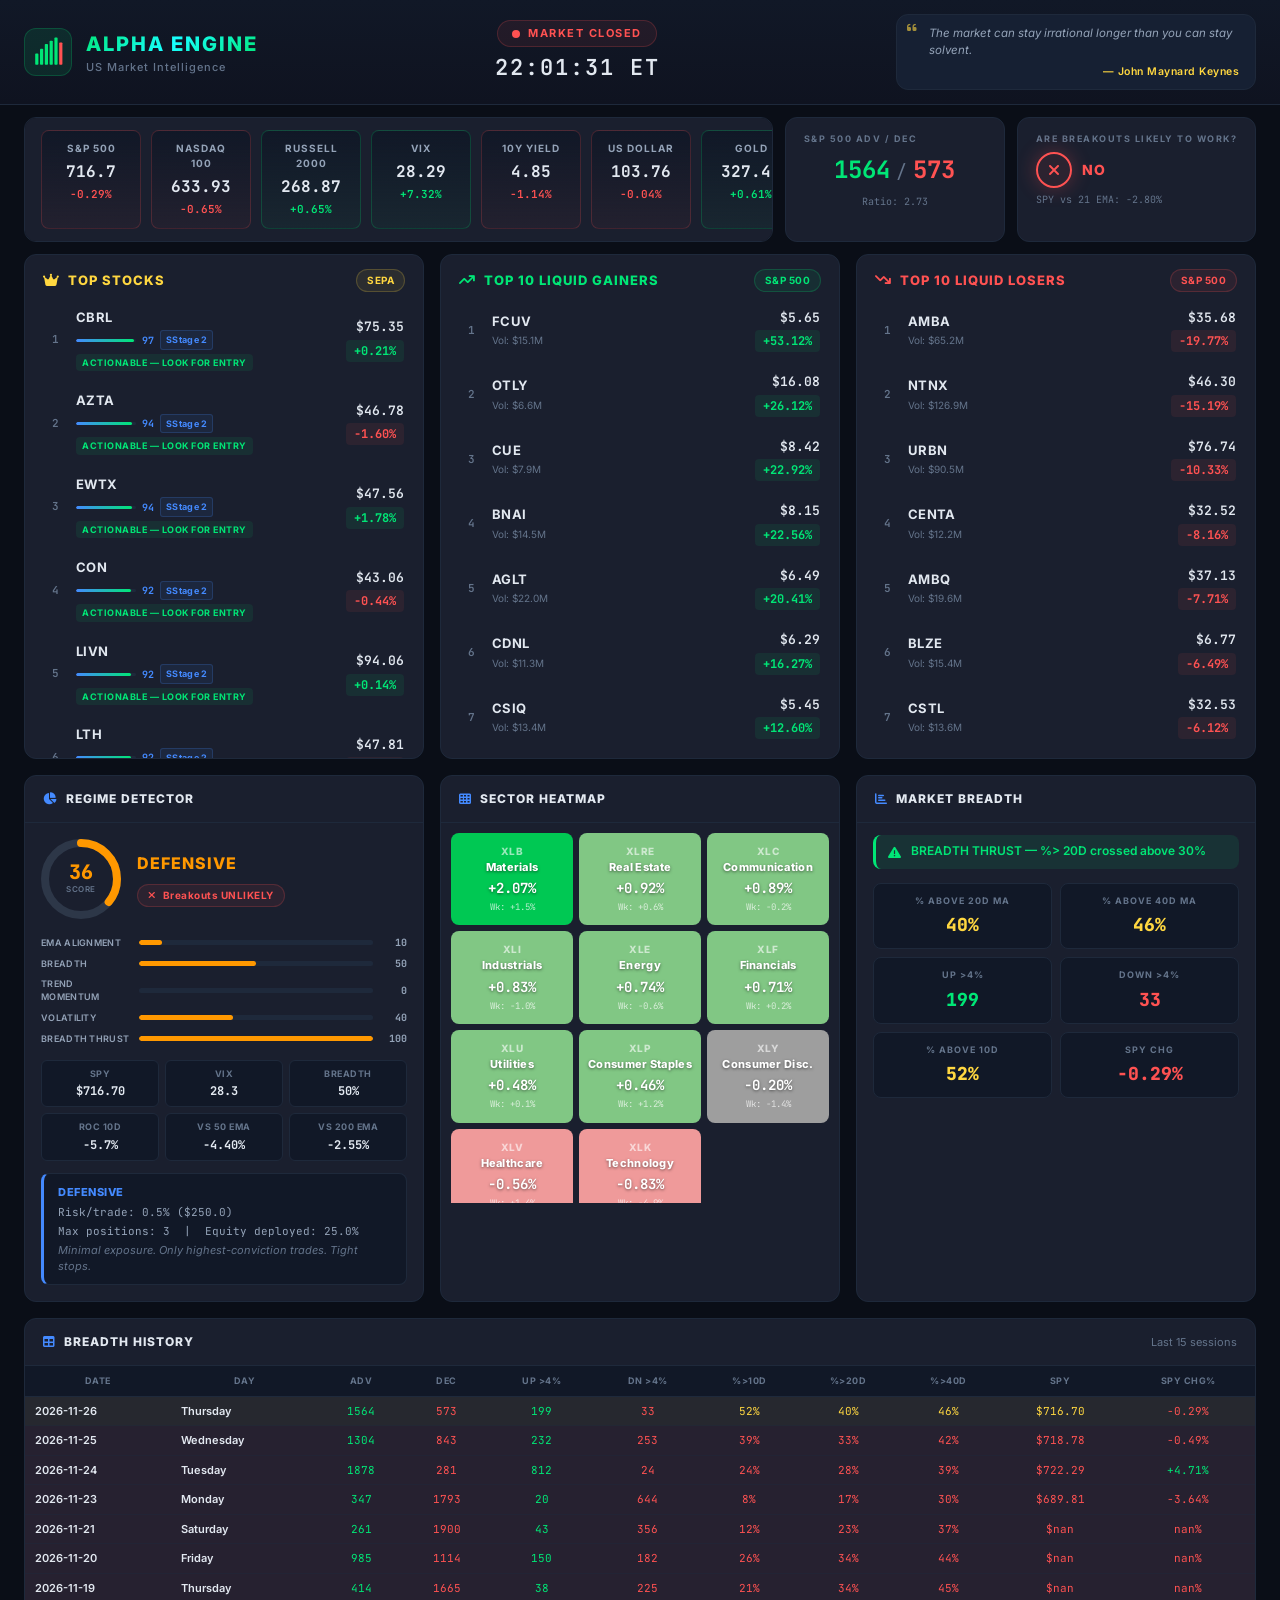
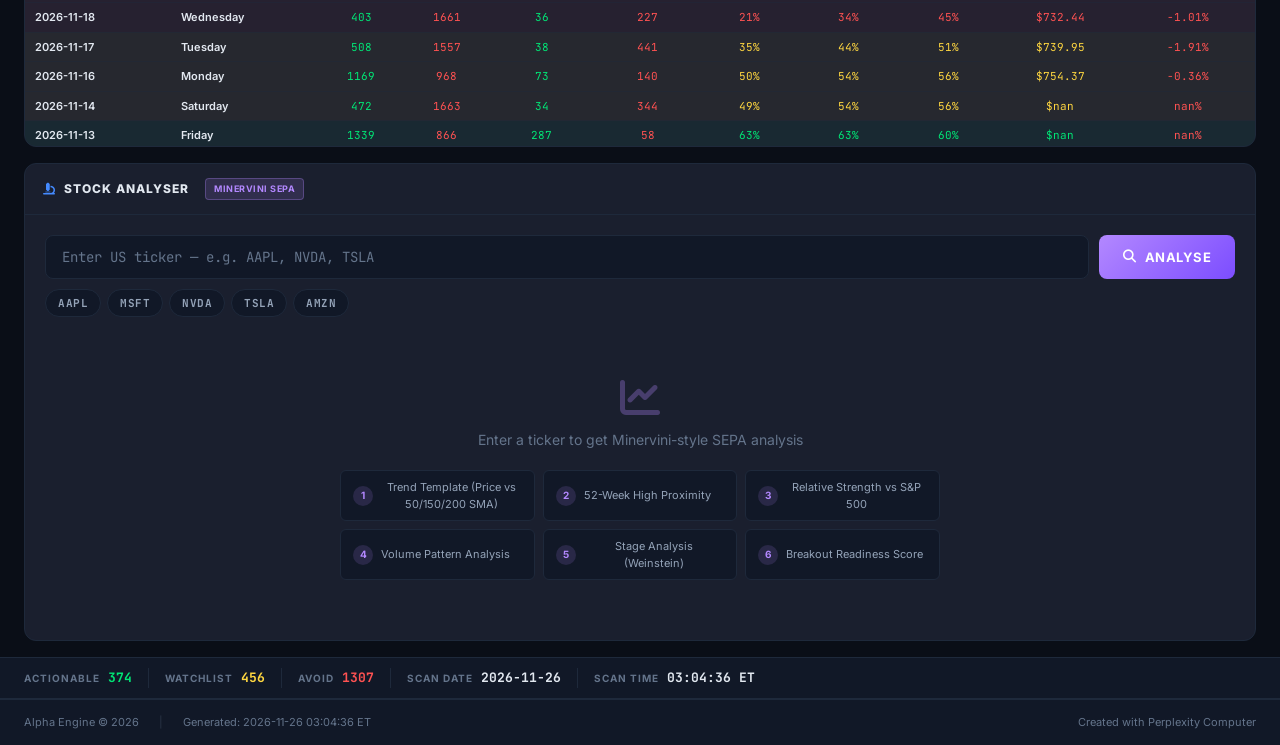
==== commit 8b04ae95: "Daily scan 2026-11-26" ====
--- a/output/index.html
+++ b/output/index.html
@@ -62,63 +62,63 @@
         
         <div class="kpi-index-card down">
             <div class="kpi-index-name">S&amp;P 500</div>
-            <div class="kpi-index-value">718.78</div>
+            <div class="kpi-index-value">716.7</div>
             <div class="kpi-index-change negative">
-                -0.49%
+                -0.29%
             </div>
         </div>
         
         
         <div class="kpi-index-card down">
             <div class="kpi-index-name">NASDAQ 100</div>
-            <div class="kpi-index-value">638.1</div>
+            <div class="kpi-index-value">633.93</div>
             <div class="kpi-index-change negative">
-                -1.99%
+                -0.65%
             </div>
         </div>
         
         
         <div class="kpi-index-card up">
             <div class="kpi-index-name">RUSSELL 2000</div>
-            <div class="kpi-index-value">267.14</div>
+            <div class="kpi-index-value">268.87</div>
             <div class="kpi-index-change positive">
-                +0.53%
+                +0.65%
             </div>
         </div>
         
         
-        <div class="kpi-index-card down">
+        <div class="kpi-index-card up">
             <div class="kpi-index-name">VIX</div>
-            <div class="kpi-index-value">26.36</div>
-            <div class="kpi-index-change negative">
-                -0.98%
+            <div class="kpi-index-value">28.29</div>
+            <div class="kpi-index-change positive">
+                +7.32%
             </div>
         </div>
         
         
         <div class="kpi-index-card down">
             <div class="kpi-index-name">10Y YIELD</div>
-            <div class="kpi-index-value">4.9</div>
+            <div class="kpi-index-value">4.85</div>
             <div class="kpi-index-change negative">
-                -0.28%
+                -1.14%
             </div>
         </div>
         
         
         <div class="kpi-index-card down">
             <div class="kpi-index-name">US DOLLAR</div>
-            <div class="kpi-index-value">103.94</div>
+            <div class="kpi-index-value">103.76</div>
             <div class="kpi-index-change negative">
-                -0.37%
+                -0.04%
             </div>
         </div>
         
         
-        <div class="kpi-index-card down">
+        <div class="kpi-index-card up">
             <div class="kpi-index-name">GOLD</div>
-            <div class="kpi-index-value">325.45</div>
-            <div class="kpi-index-change negative">
-                -2.27%
+            <div class="kpi-index-value">327.45</div>
+            <div class="kpi-index-change positive">
+                +0.61%
             </div>
         </div>
         
@@ -128,12 +128,12 @@
     <div class="kpi-card adv-dec-card">
         <div class="kpi-label">S&amp;P 500 ADV / DEC</div>
         <div class="adv-dec-nums">
-            <span class="adv-num">1304</span>
+            <span class="adv-num">1564</span>
             <span class="adv-dec-sep">/</span>
-            <span class="dec-num">843</span>
+            <span class="dec-num">573</span>
         </div>
         <div class="adv-dec-ratio">
-            Ratio: 1.55
+            Ratio: 2.73
         </div>
     </div>
 
@@ -152,7 +152,7 @@
         <div class="sentiment-detail">
             SPY vs 21 EMA:
             
-                -2.79%
+                -2.80%
             
         </div>
     </div>
@@ -178,37 +178,10 @@
             
             
             
-            <a class="stock-item" href="javascript:void(0)" onclick="goToAnalyser('AXGN')">
+            <a class="stock-item" href="javascript:void(0)" onclick="goToAnalyser('CBRL')">
                 <span class="stock-rank">1</span>
                 <div class="stock-info">
-                    <div class="stock-name">AXGN</div>
-                    <div class="stock-score-bar">
-                        <div class="score-bar-track">
-                            <div class="score-bar-fill" style="width: 100%"></div>
-                        </div>
-                        <span class="score-bar-val">100</span>
-                        
-                        <span class="stage-badge">SStage 2</span>
-                        
-                    </div>
-                    <div class="stock-sub">
-                        <span class="verdict-badge badge-green">ACTIONABLE — LOOK FOR ENTRY</span>
-                    </div>
-                </div>
-                <div class="stock-price">
-                    <div class="stock-ltp">$59.83</div>
-                    <div class="stock-pct positive">
-                        +1.99%
-                    </div>
-                </div>
-            </a>
-            
-            
-            
-            <a class="stock-item" href="javascript:void(0)" onclick="goToAnalyser('CROX')">
-                <span class="stock-rank">2</span>
-                <div class="stock-info">
-                    <div class="stock-name">CROX</div>
+                    <div class="stock-name">CBRL</div>
                     <div class="stock-score-bar">
                         <div class="score-bar-track">
                             <div class="score-bar-fill" style="width: 97%"></div>
@@ -223,73 +196,19 @@
                     </div>
                 </div>
                 <div class="stock-price">
-                    <div class="stock-ltp">$159.24</div>
+                    <div class="stock-ltp">$75.35</div>
                     <div class="stock-pct positive">
-                        +0.93%
+                        +0.21%
                     </div>
                 </div>
             </a>
             
             
             
-            <a class="stock-item" href="javascript:void(0)" onclick="goToAnalyser('GKOS')">
-                <span class="stock-rank">3</span>
-                <div class="stock-info">
-                    <div class="stock-name">GKOS</div>
-                    <div class="stock-score-bar">
-                        <div class="score-bar-track">
-                            <div class="score-bar-fill" style="width: 97%"></div>
-                        </div>
-                        <span class="score-bar-val">97</span>
-                        
-                        <span class="stage-badge">SStage 2</span>
-                        
-                    </div>
-                    <div class="stock-sub">
-                        <span class="verdict-badge badge-green">ACTIONABLE — LOOK FOR ENTRY</span>
-                    </div>
-                </div>
-                <div class="stock-price">
-                    <div class="stock-ltp">$256.98</div>
-                    <div class="stock-pct positive">
-                        +2.96%
-                    </div>
-                </div>
-            </a>
-            
-            
-            
-            <a class="stock-item" href="javascript:void(0)" onclick="goToAnalyser('ADT')">
-                <span class="stock-rank">4</span>
-                <div class="stock-info">
-                    <div class="stock-name">ADT</div>
-                    <div class="stock-score-bar">
-                        <div class="score-bar-track">
-                            <div class="score-bar-fill" style="width: 95%"></div>
-                        </div>
-                        <span class="score-bar-val">95</span>
-                        
-                        <span class="stage-badge">SStage 2</span>
-                        
-                    </div>
-                    <div class="stock-sub">
-                        <span class="verdict-badge badge-green">ACTIONABLE — LOOK FOR ENTRY</span>
-                    </div>
-                </div>
-                <div class="stock-price">
-                    <div class="stock-ltp">$9.91</div>
-                    <div class="stock-pct positive">
-                        +0.10%
-                    </div>
-                </div>
-            </a>
-            
-            
-            
-            <a class="stock-item" href="javascript:void(0)" onclick="goToAnalyser('BRZE')">
-                <span class="stock-rank">5</span>
-                <div class="stock-info">
-                    <div class="stock-name">BRZE</div>
+            <a class="stock-item" href="javascript:void(0)" onclick="goToAnalyser('AZTA')">
+                <span class="stock-rank">2</span>
+                <div class="stock-info">
+                    <div class="stock-name">AZTA</div>
                     <div class="stock-score-bar">
                         <div class="score-bar-track">
                             <div class="score-bar-fill" style="width: 94%"></div>
@@ -304,19 +223,19 @@
                     </div>
                 </div>
                 <div class="stock-price">
-                    <div class="stock-ltp">$46.44</div>
-                    <div class="stock-pct positive">
-                        +0.22%
+                    <div class="stock-ltp">$46.78</div>
+                    <div class="stock-pct negative">
+                        -1.60%
                     </div>
                 </div>
             </a>
             
             
             
-            <a class="stock-item" href="javascript:void(0)" onclick="goToAnalyser('CBRL')">
-                <span class="stock-rank">6</span>
-                <div class="stock-info">
-                    <div class="stock-name">CBRL</div>
+            <a class="stock-item" href="javascript:void(0)" onclick="goToAnalyser('EWTX')">
+                <span class="stock-rank">3</span>
+                <div class="stock-info">
+                    <div class="stock-name">EWTX</div>
                     <div class="stock-score-bar">
                         <div class="score-bar-track">
                             <div class="score-bar-fill" style="width: 94%"></div>
@@ -331,73 +250,19 @@
                     </div>
                 </div>
                 <div class="stock-price">
-                    <div class="stock-ltp">$75.19</div>
+                    <div class="stock-ltp">$47.56</div>
                     <div class="stock-pct positive">
-                        +0.49%
+                        +1.78%
                     </div>
                 </div>
             </a>
             
             
             
-            <a class="stock-item" href="javascript:void(0)" onclick="goToAnalyser('CGON')">
-                <span class="stock-rank">7</span>
-                <div class="stock-info">
-                    <div class="stock-name">CGON</div>
-                    <div class="stock-score-bar">
-                        <div class="score-bar-track">
-                            <div class="score-bar-fill" style="width: 94%"></div>
-                        </div>
-                        <span class="score-bar-val">94</span>
-                        
-                        <span class="stage-badge">SStage 2</span>
-                        
-                    </div>
-                    <div class="stock-sub">
-                        <span class="verdict-badge badge-green">ACTIONABLE — LOOK FOR ENTRY</span>
-                    </div>
-                </div>
-                <div class="stock-price">
-                    <div class="stock-ltp">$87.50</div>
-                    <div class="stock-pct positive">
-                        +4.78%
-                    </div>
-                </div>
-            </a>
-            
-            
-            
-            <a class="stock-item" href="javascript:void(0)" onclick="goToAnalyser('KNSA')">
-                <span class="stock-rank">8</span>
-                <div class="stock-info">
-                    <div class="stock-name">KNSA</div>
-                    <div class="stock-score-bar">
-                        <div class="score-bar-track">
-                            <div class="score-bar-fill" style="width: 94%"></div>
-                        </div>
-                        <span class="score-bar-val">94</span>
-                        
-                        <span class="stage-badge">SStage 2</span>
-                        
-                    </div>
-                    <div class="stock-sub">
-                        <span class="verdict-badge badge-green">ACTIONABLE — LOOK FOR ENTRY</span>
-                    </div>
-                </div>
-                <div class="stock-price">
-                    <div class="stock-ltp">$102.72</div>
-                    <div class="stock-pct positive">
-                        +4.08%
-                    </div>
-                </div>
-            </a>
-            
-            
-            
-            <a class="stock-item" href="javascript:void(0)" onclick="goToAnalyser('ALLE')">
-                <span class="stock-rank">9</span>
-                <div class="stock-info">
-                    <div class="stock-name">ALLE</div>
+            <a class="stock-item" href="javascript:void(0)" onclick="goToAnalyser('CON')">
+                <span class="stock-rank">4</span>
+                <div class="stock-info">
+                    <div class="stock-name">CON</div>
                     <div class="stock-score-bar">
                         <div class="score-bar-track">
                             <div class="score-bar-fill" style="width: 92%"></div>
@@ -412,19 +277,19 @@
                     </div>
                 </div>
                 <div class="stock-price">
-                    <div class="stock-ltp">$189.96</div>
-                    <div class="stock-pct positive">
-                        +0.37%
+                    <div class="stock-ltp">$43.06</div>
+                    <div class="stock-pct negative">
+                        -0.44%
                     </div>
                 </div>
             </a>
             
             
             
-            <a class="stock-item" href="javascript:void(0)" onclick="goToAnalyser('CAKE')">
-                <span class="stock-rank">10</span>
-                <div class="stock-info">
-                    <div class="stock-name">CAKE</div>
+            <a class="stock-item" href="javascript:void(0)" onclick="goToAnalyser('LIVN')">
+                <span class="stock-rank">5</span>
+                <div class="stock-info">
+                    <div class="stock-name">LIVN</div>
                     <div class="stock-score-bar">
                         <div class="score-bar-track">
                             <div class="score-bar-fill" style="width: 92%"></div>
@@ -439,44 +304,17 @@
                     </div>
                 </div>
                 <div class="stock-price">
-                    <div class="stock-ltp">$109.42</div>
-                    <div class="stock-pct negative">
-                        -0.45%
+                    <div class="stock-ltp">$94.06</div>
+                    <div class="stock-pct positive">
+                        +0.14%
                     </div>
                 </div>
             </a>
             
             
             
-            <a class="stock-item" href="javascript:void(0)" onclick="goToAnalyser('GME')">
-                <span class="stock-rank">11</span>
-                <div class="stock-info">
-                    <div class="stock-name">GME</div>
-                    <div class="stock-score-bar">
-                        <div class="score-bar-track">
-                            <div class="score-bar-fill" style="width: 92%"></div>
-                        </div>
-                        <span class="score-bar-val">92</span>
-                        
-                        <span class="stage-badge">SStage 2</span>
-                        
-                    </div>
-                    <div class="stock-sub">
-                        <span class="verdict-badge badge-green">ACTIONABLE — LOOK FOR ENTRY</span>
-                    </div>
-                </div>
-                <div class="stock-price">
-                    <div class="stock-ltp">$27.48</div>
-                    <div class="stock-pct positive">
-                        +0.66%
-                    </div>
-                </div>
-            </a>
-            
-            
-            
             <a class="stock-item" href="javascript:void(0)" onclick="goToAnalyser('LTH')">
-                <span class="stock-rank">12</span>
+                <span class="stock-rank">6</span>
                 <div class="stock-info">
                     <div class="stock-name">LTH</div>
                     <div class="stock-score-bar">
@@ -493,19 +331,19 @@
                     </div>
                 </div>
                 <div class="stock-price">
-                    <div class="stock-ltp">$47.93</div>
-                    <div class="stock-pct positive">
-                        +1.29%
+                    <div class="stock-ltp">$47.81</div>
+                    <div class="stock-pct negative">
+                        -0.25%
                     </div>
                 </div>
             </a>
             
             
             
-            <a class="stock-item" href="javascript:void(0)" onclick="goToAnalyser('RSKD')">
-                <span class="stock-rank">13</span>
-                <div class="stock-info">
-                    <div class="stock-name">RSKD</div>
+            <a class="stock-item" href="javascript:void(0)" onclick="goToAnalyser('REPL')">
+                <span class="stock-rank">7</span>
+                <div class="stock-info">
+                    <div class="stock-name">REPL</div>
                     <div class="stock-score-bar">
                         <div class="score-bar-track">
                             <div class="score-bar-fill" style="width: 92%"></div>
@@ -520,19 +358,19 @@
                     </div>
                 </div>
                 <div class="stock-price">
-                    <div class="stock-ltp">$10.44</div>
-                    <div class="stock-pct positive">
-                        +3.37%
+                    <div class="stock-ltp">$21.67</div>
+                    <div class="stock-pct negative">
+                        -2.56%
                     </div>
                 </div>
             </a>
             
             
             
-            <a class="stock-item" href="javascript:void(0)" onclick="goToAnalyser('VCEL')">
-                <span class="stock-rank">14</span>
-                <div class="stock-info">
-                    <div class="stock-name">VCEL</div>
+            <a class="stock-item" href="javascript:void(0)" onclick="goToAnalyser('RYTM')">
+                <span class="stock-rank">8</span>
+                <div class="stock-info">
+                    <div class="stock-name">RYTM</div>
                     <div class="stock-score-bar">
                         <div class="score-bar-track">
                             <div class="score-bar-fill" style="width: 92%"></div>
@@ -547,9 +385,171 @@
                     </div>
                 </div>
                 <div class="stock-price">
-                    <div class="stock-ltp">$61.18</div>
+                    <div class="stock-ltp">$119.36</div>
                     <div class="stock-pct positive">
-                        +3.69%
+                        +0.19%
+                    </div>
+                </div>
+            </a>
+            
+            
+            
+            <a class="stock-item" href="javascript:void(0)" onclick="goToAnalyser('TFX')">
+                <span class="stock-rank">9</span>
+                <div class="stock-info">
+                    <div class="stock-name">TFX</div>
+                    <div class="stock-score-bar">
+                        <div class="score-bar-track">
+                            <div class="score-bar-fill" style="width: 92%"></div>
+                        </div>
+                        <span class="score-bar-val">92</span>
+                        
+                        <span class="stage-badge">SStage 2</span>
+                        
+                    </div>
+                    <div class="stock-sub">
+                        <span class="verdict-badge badge-green">ACTIONABLE — LOOK FOR ENTRY</span>
+                    </div>
+                </div>
+                <div class="stock-price">
+                    <div class="stock-ltp">$168.28</div>
+                    <div class="stock-pct positive">
+                        +0.79%
+                    </div>
+                </div>
+            </a>
+            
+            
+            
+            <a class="stock-item" href="javascript:void(0)" onclick="goToAnalyser('AXGN')">
+                <span class="stock-rank">10</span>
+                <div class="stock-info">
+                    <div class="stock-name">AXGN</div>
+                    <div class="stock-score-bar">
+                        <div class="score-bar-track">
+                            <div class="score-bar-fill" style="width: 91%"></div>
+                        </div>
+                        <span class="score-bar-val">91</span>
+                        
+                        <span class="stage-badge">SStage 2</span>
+                        
+                    </div>
+                    <div class="stock-sub">
+                        <span class="verdict-badge badge-green">ACTIONABLE — LOOK FOR ENTRY</span>
+                    </div>
+                </div>
+                <div class="stock-price">
+                    <div class="stock-ltp">$59.34</div>
+                    <div class="stock-pct negative">
+                        -0.82%
+                    </div>
+                </div>
+            </a>
+            
+            
+            
+            <a class="stock-item" href="javascript:void(0)" onclick="goToAnalyser('ANF')">
+                <span class="stock-rank">11</span>
+                <div class="stock-info">
+                    <div class="stock-name">ANF</div>
+                    <div class="stock-score-bar">
+                        <div class="score-bar-track">
+                            <div class="score-bar-fill" style="width: 90%"></div>
+                        </div>
+                        <span class="score-bar-val">90</span>
+                        
+                        <span class="stage-badge">SStage 2</span>
+                        
+                    </div>
+                    <div class="stock-sub">
+                        <span class="verdict-badge badge-green">ACTIONABLE — LOOK FOR ENTRY</span>
+                    </div>
+                </div>
+                <div class="stock-price">
+                    <div class="stock-ltp">$176.96</div>
+                    <div class="stock-pct positive">
+                        +5.27%
+                    </div>
+                </div>
+            </a>
+            
+            
+            
+            <a class="stock-item" href="javascript:void(0)" onclick="goToAnalyser('BOX')">
+                <span class="stock-rank">12</span>
+                <div class="stock-info">
+                    <div class="stock-name">BOX</div>
+                    <div class="stock-score-bar">
+                        <div class="score-bar-track">
+                            <div class="score-bar-fill" style="width: 90%"></div>
+                        </div>
+                        <span class="score-bar-val">90</span>
+                        
+                        <span class="stage-badge">SStage 2</span>
+                        
+                    </div>
+                    <div class="stock-sub">
+                        <span class="verdict-badge badge-green">ACTIONABLE — LOOK FOR ENTRY</span>
+                    </div>
+                </div>
+                <div class="stock-price">
+                    <div class="stock-ltp">$46.37</div>
+                    <div class="stock-pct positive">
+                        +0.98%
+                    </div>
+                </div>
+            </a>
+            
+            
+            
+            <a class="stock-item" href="javascript:void(0)" onclick="goToAnalyser('CHYM')">
+                <span class="stock-rank">13</span>
+                <div class="stock-info">
+                    <div class="stock-name">CHYM</div>
+                    <div class="stock-score-bar">
+                        <div class="score-bar-track">
+                            <div class="score-bar-fill" style="width: 90%"></div>
+                        </div>
+                        <span class="score-bar-val">90</span>
+                        
+                        <span class="stage-badge">SStage 2</span>
+                        
+                    </div>
+                    <div class="stock-sub">
+                        <span class="verdict-badge badge-green">ACTIONABLE — LOOK FOR ENTRY</span>
+                    </div>
+                </div>
+                <div class="stock-price">
+                    <div class="stock-ltp">$33.03</div>
+                    <div class="stock-pct positive">
+                        +0.58%
+                    </div>
+                </div>
+            </a>
+            
+            
+            
+            <a class="stock-item" href="javascript:void(0)" onclick="goToAnalyser('CROX')">
+                <span class="stock-rank">14</span>
+                <div class="stock-info">
+                    <div class="stock-name">CROX</div>
+                    <div class="stock-score-bar">
+                        <div class="score-bar-track">
+                            <div class="score-bar-fill" style="width: 90%"></div>
+                        </div>
+                        <span class="score-bar-val">90</span>
+                        
+                        <span class="stage-badge">SStage 2</span>
+                        
+                    </div>
+                    <div class="stock-sub">
+                        <span class="verdict-badge badge-green">ACTIONABLE — LOOK FOR ENTRY</span>
+                    </div>
+                </div>
+                <div class="stock-price">
+                    <div class="stock-ltp">$159.93</div>
+                    <div class="stock-pct positive">
+                        +0.43%
                     </div>
                 </div>
             </a>
@@ -569,171 +569,171 @@
         <div class="stock-list">
             
             
-            <div class="stock-item" onclick="goToAnalyser('EMBC')" style="cursor:pointer">
+            <div class="stock-item" onclick="goToAnalyser('FCUV')" style="cursor:pointer">
                 <span class="stock-rank">1</span>
                 <div class="stock-info">
-                    <div class="stock-name">EMBC</div>
-                    <div class="stock-sub">
-                        Vol: $8.3M
-                    </div>
-                </div>
-                <div class="stock-price">
-                    <div class="stock-ltp">$8.08</div>
+                    <div class="stock-name">FCUV</div>
+                    <div class="stock-sub">
+                        Vol: $15.1M
+                    </div>
+                </div>
+                <div class="stock-price">
+                    <div class="stock-ltp">$5.65</div>
                     <div class="stock-pct positive">
-                        +40.64%
-                    </div>
-                </div>
-            </div>
-            
-            
-            <div class="stock-item" onclick="goToAnalyser('PHAT')" style="cursor:pointer">
+                        +53.12%
+                    </div>
+                </div>
+            </div>
+            
+            
+            <div class="stock-item" onclick="goToAnalyser('OTLY')" style="cursor:pointer">
                 <span class="stock-rank">2</span>
                 <div class="stock-info">
-                    <div class="stock-name">PHAT</div>
-                    <div class="stock-sub">
-                        Vol: $9.3M
-                    </div>
-                </div>
-                <div class="stock-price">
-                    <div class="stock-ltp">$5.80</div>
+                    <div class="stock-name">OTLY</div>
+                    <div class="stock-sub">
+                        Vol: $6.6M
+                    </div>
+                </div>
+                <div class="stock-price">
+                    <div class="stock-ltp">$16.08</div>
                     <div class="stock-pct positive">
-                        +22.36%
-                    </div>
-                </div>
-            </div>
-            
-            
-            <div class="stock-item" onclick="goToAnalyser('HELP')" style="cursor:pointer">
+                        +26.12%
+                    </div>
+                </div>
+            </div>
+            
+            
+            <div class="stock-item" onclick="goToAnalyser('CUE')" style="cursor:pointer">
                 <span class="stock-rank">3</span>
                 <div class="stock-info">
-                    <div class="stock-name">HELP</div>
-                    <div class="stock-sub">
-                        Vol: $15.0M
-                    </div>
-                </div>
-                <div class="stock-price">
-                    <div class="stock-ltp">$7.67</div>
+                    <div class="stock-name">CUE</div>
+                    <div class="stock-sub">
+                        Vol: $7.9M
+                    </div>
+                </div>
+                <div class="stock-price">
+                    <div class="stock-ltp">$8.42</div>
                     <div class="stock-pct positive">
-                        +21.75%
-                    </div>
-                </div>
-            </div>
-            
-            
-            <div class="stock-item" onclick="goToAnalyser('AMTM')" style="cursor:pointer">
+                        +22.92%
+                    </div>
+                </div>
+            </div>
+            
+            
+            <div class="stock-item" onclick="goToAnalyser('BNAI')" style="cursor:pointer">
                 <span class="stock-rank">4</span>
                 <div class="stock-info">
-                    <div class="stock-name">AMTM</div>
-                    <div class="stock-sub">
-                        Vol: $49.6M
-                    </div>
-                </div>
-                <div class="stock-price">
-                    <div class="stock-ltp">$24.80</div>
+                    <div class="stock-name">BNAI</div>
+                    <div class="stock-sub">
+                        Vol: $14.5M
+                    </div>
+                </div>
+                <div class="stock-price">
+                    <div class="stock-ltp">$8.15</div>
                     <div class="stock-pct positive">
-                        +20.10%
-                    </div>
-                </div>
-            </div>
-            
-            
-            <div class="stock-item" onclick="goToAnalyser('ANF')" style="cursor:pointer">
+                        +22.56%
+                    </div>
+                </div>
+            </div>
+            
+            
+            <div class="stock-item" onclick="goToAnalyser('AGLT')" style="cursor:pointer">
                 <span class="stock-rank">5</span>
                 <div class="stock-info">
-                    <div class="stock-name">ANF</div>
-                    <div class="stock-sub">
-                        Vol: $206.1M
-                    </div>
-                </div>
-                <div class="stock-price">
-                    <div class="stock-ltp">$168.10</div>
+                    <div class="stock-name">AGLT</div>
+                    <div class="stock-sub">
+                        Vol: $22.0M
+                    </div>
+                </div>
+                <div class="stock-price">
+                    <div class="stock-ltp">$6.49</div>
                     <div class="stock-pct positive">
-                        +19.69%
-                    </div>
-                </div>
-            </div>
-            
-            
-            <div class="stock-item" onclick="goToAnalyser('KSS')" style="cursor:pointer">
+                        +20.41%
+                    </div>
+                </div>
+            </div>
+            
+            
+            <div class="stock-item" onclick="goToAnalyser('CDNL')" style="cursor:pointer">
                 <span class="stock-rank">6</span>
                 <div class="stock-info">
-                    <div class="stock-name">KSS</div>
-                    <div class="stock-sub">
-                        Vol: $108.3M
-                    </div>
-                </div>
-                <div class="stock-price">
-                    <div class="stock-ltp">$25.33</div>
+                    <div class="stock-name">CDNL</div>
+                    <div class="stock-sub">
+                        Vol: $11.3M
+                    </div>
+                </div>
+                <div class="stock-price">
+                    <div class="stock-ltp">$6.29</div>
                     <div class="stock-pct positive">
-                        +19.48%
-                    </div>
-                </div>
-            </div>
-            
-            
-            <div class="stock-item" onclick="goToAnalyser('CUE')" style="cursor:pointer">
+                        +16.27%
+                    </div>
+                </div>
+            </div>
+            
+            
+            <div class="stock-item" onclick="goToAnalyser('CSIQ')" style="cursor:pointer">
                 <span class="stock-rank">7</span>
                 <div class="stock-info">
-                    <div class="stock-name">CUE</div>
-                    <div class="stock-sub">
-                        Vol: $6.3M
-                    </div>
-                </div>
-                <div class="stock-price">
-                    <div class="stock-ltp">$6.85</div>
+                    <div class="stock-name">CSIQ</div>
+                    <div class="stock-sub">
+                        Vol: $13.4M
+                    </div>
+                </div>
+                <div class="stock-price">
+                    <div class="stock-ltp">$5.45</div>
                     <div class="stock-pct positive">
-                        +19.13%
-                    </div>
-                </div>
-            </div>
-            
-            
-            <div class="stock-item" onclick="goToAnalyser('CELC')" style="cursor:pointer">
+                        +12.60%
+                    </div>
+                </div>
+            </div>
+            
+            
+            <div class="stock-item" onclick="goToAnalyser('BZ')" style="cursor:pointer">
                 <span class="stock-rank">8</span>
                 <div class="stock-info">
-                    <div class="stock-name">CELC</div>
-                    <div class="stock-sub">
-                        Vol: $94.9M
-                    </div>
-                </div>
-                <div class="stock-price">
-                    <div class="stock-ltp">$68.02</div>
+                    <div class="stock-name">BZ</div>
+                    <div class="stock-sub">
+                        Vol: $83.7M
+                    </div>
+                </div>
+                <div class="stock-price">
+                    <div class="stock-ltp">$14.34</div>
                     <div class="stock-pct positive">
-                        +18.48%
-                    </div>
-                </div>
-            </div>
-            
-            
-            <div class="stock-item" onclick="goToAnalyser('FTH')" style="cursor:pointer">
+                        +12.56%
+                    </div>
+                </div>
+            </div>
+            
+            
+            <div class="stock-item" onclick="goToAnalyser('HPQ')" style="cursor:pointer">
                 <span class="stock-rank">9</span>
                 <div class="stock-info">
-                    <div class="stock-name">FTH</div>
-                    <div class="stock-sub">
-                        Vol: $5.6M
-                    </div>
-                </div>
-                <div class="stock-price">
-                    <div class="stock-ltp">$9.71</div>
+                    <div class="stock-name">HPQ</div>
+                    <div class="stock-sub">
+                        Vol: $442.1M
+                    </div>
+                </div>
+                <div class="stock-price">
+                    <div class="stock-ltp">$31.15</div>
                     <div class="stock-pct positive">
-                        +18.27%
-                    </div>
-                </div>
-            </div>
-            
-            
-            <div class="stock-item" onclick="goToAnalyser('VCX')" style="cursor:pointer">
+                        +11.49%
+                    </div>
+                </div>
+            </div>
+            
+            
+            <div class="stock-item" onclick="goToAnalyser('LI')" style="cursor:pointer">
                 <span class="stock-rank">10</span>
                 <div class="stock-info">
-                    <div class="stock-name">VCX</div>
-                    <div class="stock-sub">
-                        Vol: $9.9M
-                    </div>
-                </div>
-                <div class="stock-price">
-                    <div class="stock-ltp">$16.50</div>
+                    <div class="stock-name">LI</div>
+                    <div class="stock-sub">
+                        Vol: $36.7M
+                    </div>
+                </div>
+                <div class="stock-price">
+                    <div class="stock-ltp">$11.88</div>
                     <div class="stock-pct positive">
-                        +17.94%
+                        +11.03%
                     </div>
                 </div>
             </div>
@@ -758,166 +758,166 @@
                 <div class="stock-info">
                     <div class="stock-name">AMBA</div>
                     <div class="stock-sub">
-                        Vol: $68.6M
-                    </div>
-                </div>
-                <div class="stock-price">
-                    <div class="stock-ltp">$44.47</div>
+                        Vol: $65.2M
+                    </div>
+                </div>
+                <div class="stock-price">
+                    <div class="stock-ltp">$35.68</div>
                     <div class="stock-pct negative">
-                        -19.96%
-                    </div>
-                </div>
-            </div>
-            
-            
-            <div class="stock-item" onclick="goToAnalyser('SHOE')" style="cursor:pointer">
+                        -19.77%
+                    </div>
+                </div>
+            </div>
+            
+            
+            <div class="stock-item" onclick="goToAnalyser('NTNX')" style="cursor:pointer">
                 <span class="stock-rank">2</span>
                 <div class="stock-info">
-                    <div class="stock-name">SHOE</div>
-                    <div class="stock-sub">
-                        Vol: $11.1M
-                    </div>
-                </div>
-                <div class="stock-price">
-                    <div class="stock-ltp">$11.58</div>
+                    <div class="stock-name">NTNX</div>
+                    <div class="stock-sub">
+                        Vol: $126.9M
+                    </div>
+                </div>
+                <div class="stock-price">
+                    <div class="stock-ltp">$46.30</div>
                     <div class="stock-pct negative">
-                        -18.39%
-                    </div>
-                </div>
-            </div>
-            
-            
-            <div class="stock-item" onclick="goToAnalyser('DY')" style="cursor:pointer">
+                        -15.19%
+                    </div>
+                </div>
+            </div>
+            
+            
+            <div class="stock-item" onclick="goToAnalyser('URBN')" style="cursor:pointer">
                 <span class="stock-rank">3</span>
                 <div class="stock-info">
-                    <div class="stock-name">DY</div>
-                    <div class="stock-sub">
-                        Vol: $113.5M
-                    </div>
-                </div>
-                <div class="stock-price">
-                    <div class="stock-ltp">$179.01</div>
+                    <div class="stock-name">URBN</div>
+                    <div class="stock-sub">
+                        Vol: $90.5M
+                    </div>
+                </div>
+                <div class="stock-price">
+                    <div class="stock-ltp">$76.74</div>
                     <div class="stock-pct negative">
-                        -18.02%
-                    </div>
-                </div>
-            </div>
-            
-            
-            <div class="stock-item" onclick="goToAnalyser('ADI')" style="cursor:pointer">
+                        -10.33%
+                    </div>
+                </div>
+            </div>
+            
+            
+            <div class="stock-item" onclick="goToAnalyser('CENTA')" style="cursor:pointer">
                 <span class="stock-rank">4</span>
                 <div class="stock-info">
-                    <div class="stock-name">ADI</div>
-                    <div class="stock-sub">
-                        Vol: $1375.1M
-                    </div>
-                </div>
-                <div class="stock-price">
-                    <div class="stock-ltp">$312.95</div>
+                    <div class="stock-name">CENTA</div>
+                    <div class="stock-sub">
+                        Vol: $12.2M
+                    </div>
+                </div>
+                <div class="stock-price">
+                    <div class="stock-ltp">$32.52</div>
                     <div class="stock-pct negative">
-                        -17.37%
-                    </div>
-                </div>
-            </div>
-            
-            
-            <div class="stock-item" onclick="goToAnalyser('SMTC')" style="cursor:pointer">
+                        -8.16%
+                    </div>
+                </div>
+            </div>
+            
+            
+            <div class="stock-item" onclick="goToAnalyser('AMBQ')" style="cursor:pointer">
                 <span class="stock-rank">5</span>
                 <div class="stock-info">
-                    <div class="stock-name">SMTC</div>
-                    <div class="stock-sub">
-                        Vol: $311.7M
-                    </div>
-                </div>
-                <div class="stock-price">
-                    <div class="stock-ltp">$86.46</div>
+                    <div class="stock-name">AMBQ</div>
+                    <div class="stock-sub">
+                        Vol: $19.6M
+                    </div>
+                </div>
+                <div class="stock-price">
+                    <div class="stock-ltp">$37.13</div>
                     <div class="stock-pct negative">
-                        -16.97%
-                    </div>
-                </div>
-            </div>
-            
-            
-            <div class="stock-item" onclick="goToAnalyser('AXTI')" style="cursor:pointer">
+                        -7.71%
+                    </div>
+                </div>
+            </div>
+            
+            
+            <div class="stock-item" onclick="goToAnalyser('BLZE')" style="cursor:pointer">
                 <span class="stock-rank">6</span>
                 <div class="stock-info">
-                    <div class="stock-name">AXTI</div>
-                    <div class="stock-sub">
-                        Vol: $333.6M
-                    </div>
-                </div>
-                <div class="stock-price">
-                    <div class="stock-ltp">$31.58</div>
+                    <div class="stock-name">BLZE</div>
+                    <div class="stock-sub">
+                        Vol: $15.4M
+                    </div>
+                </div>
+                <div class="stock-price">
+                    <div class="stock-ltp">$6.77</div>
                     <div class="stock-pct negative">
-                        -16.94%
-                    </div>
-                </div>
-            </div>
-            
-            
-            <div class="stock-item" onclick="goToAnalyser('MXL')" style="cursor:pointer">
+                        -6.49%
+                    </div>
+                </div>
+            </div>
+            
+            
+            <div class="stock-item" onclick="goToAnalyser('CSTL')" style="cursor:pointer">
                 <span class="stock-rank">7</span>
                 <div class="stock-info">
-                    <div class="stock-name">MXL</div>
-                    <div class="stock-sub">
-                        Vol: $139.6M
-                    </div>
-                </div>
-                <div class="stock-price">
-                    <div class="stock-ltp">$41.89</div>
+                    <div class="stock-name">CSTL</div>
+                    <div class="stock-sub">
+                        Vol: $13.6M
+                    </div>
+                </div>
+                <div class="stock-price">
+                    <div class="stock-ltp">$32.53</div>
                     <div class="stock-pct negative">
-                        -16.74%
-                    </div>
-                </div>
-            </div>
-            
-            
-            <div class="stock-item" onclick="goToAnalyser('ICHR')" style="cursor:pointer">
+                        -6.12%
+                    </div>
+                </div>
+            </div>
+            
+            
+            <div class="stock-item" onclick="goToAnalyser('IBRX')" style="cursor:pointer">
                 <span class="stock-rank">8</span>
                 <div class="stock-info">
-                    <div class="stock-name">ICHR</div>
-                    <div class="stock-sub">
-                        Vol: $27.1M
-                    </div>
-                </div>
-                <div class="stock-price">
-                    <div class="stock-ltp">$26.39</div>
+                    <div class="stock-name">IBRX</div>
+                    <div class="stock-sub">
+                        Vol: $81.7M
+                    </div>
+                </div>
+                <div class="stock-price">
+                    <div class="stock-ltp">$5.64</div>
                     <div class="stock-pct negative">
-                        -16.49%
-                    </div>
-                </div>
-            </div>
-            
-            
-            <div class="stock-item" onclick="goToAnalyser('HPE')" style="cursor:pointer">
+                        -5.92%
+                    </div>
+                </div>
+            </div>
+            
+            
+            <div class="stock-item" onclick="goToAnalyser('LRCX')" style="cursor:pointer">
                 <span class="stock-rank">9</span>
                 <div class="stock-info">
-                    <div class="stock-name">HPE</div>
-                    <div class="stock-sub">
-                        Vol: $769.7M
-                    </div>
-                </div>
-                <div class="stock-price">
-                    <div class="stock-ltp">$40.19</div>
+                    <div class="stock-name">LRCX</div>
+                    <div class="stock-sub">
+                        Vol: $2213.3M
+                    </div>
+                </div>
+                <div class="stock-price">
+                    <div class="stock-ltp">$185.01</div>
                     <div class="stock-pct negative">
-                        -16.31%
-                    </div>
-                </div>
-            </div>
-            
-            
-            <div class="stock-item" onclick="goToAnalyser('ALAB')" style="cursor:pointer">
+                        -5.68%
+                    </div>
+                </div>
+            </div>
+            
+            
+            <div class="stock-item" onclick="goToAnalyser('GLUE')" style="cursor:pointer">
                 <span class="stock-rank">10</span>
                 <div class="stock-info">
-                    <div class="stock-name">ALAB</div>
-                    <div class="stock-sub">
-                        Vol: $922.0M
-                    </div>
-                </div>
-                <div class="stock-price">
-                    <div class="stock-ltp">$191.30</div>
+                    <div class="stock-name">GLUE</div>
+                    <div class="stock-sub">
+                        Vol: $13.4M
+                    </div>
+                </div>
+                <div class="stock-price">
+                    <div class="stock-ltp">$9.34</div>
                     <div class="stock-pct negative">
-                        -13.88%
+                        -5.47%
                     </div>
                 </div>
             </div>
@@ -1021,11 +1021,11 @@
             <div class="regime-stats-row">
                 <div class="regime-stat">
                     <div class="regime-stat-label">SPY</div>
-                    <div class="regime-stat-value">$718.78</div>
+                    <div class="regime-stat-value">$716.70</div>
                 </div>
                 <div class="regime-stat">
                     <div class="regime-stat-label">VIX</div>
-                    <div class="regime-stat-value">26.4</div>
+                    <div class="regime-stat-value">28.3</div>
                 </div>
                 <div class="regime-stat">
                     <div class="regime-stat-label">Breadth</div>
@@ -1033,15 +1033,15 @@
                 </div>
                 <div class="regime-stat">
                     <div class="regime-stat-label">ROC 10D</div>
-                    <div class="regime-stat-value">-4.2%</div>
+                    <div class="regime-stat-value">-5.7%</div>
                 </div>
                 <div class="regime-stat">
                     <div class="regime-stat-label">vs 50 EMA</div>
-                    <div class="regime-stat-value">-4.29%</div>
+                    <div class="regime-stat-value">-4.40%</div>
                 </div>
                 <div class="regime-stat">
                     <div class="regime-stat-label">vs 200 EMA</div>
-                    <div class="regime-stat-value">-2.25%</div>
+                    <div class="regime-stat-value">-2.55%</div>
                 </div>
             </div>
 
@@ -1068,38 +1068,50 @@
             <div class="heatmap-grid">
                 
                 
-                <div class="heatmap-cell" style="background: #00c853; cursor:pointer;" title="Click to see Healthcare stocks" onclick="openSectorModal('Healthcare', 'XLV')">
-                    <div class="heatmap-cell-etf">XLV</div>
-                    <div class="heatmap-cell-name">Healthcare</div>
+                <div class="heatmap-cell" style="background: #00c853; cursor:pointer;" title="Click to see Materials stocks" onclick="openSectorModal('Materials', 'XLB')">
+                    <div class="heatmap-cell-etf">XLB</div>
+                    <div class="heatmap-cell-name">Materials</div>
                     <div class="heatmap-cell-daily">
-                        +2.95%
+                        +2.07%
                     </div>
                     <div class="heatmap-cell-weekly">
-                        Wk: -0.3%
-                    </div>
-                </div>
-                
-                
-                <div class="heatmap-cell" style="background: #4caf50; cursor:pointer;" title="Click to see Consumer Staples stocks" onclick="openSectorModal('Consumer Staples', 'XLP')">
-                    <div class="heatmap-cell-etf">XLP</div>
-                    <div class="heatmap-cell-name">Consumer Staples</div>
-                    <div class="heatmap-cell-daily">
-                        +1.66%
-                    </div>
-                    <div class="heatmap-cell-weekly">
-                        Wk: +0.5%
-                    </div>
-                </div>
-                
-                
-                <div class="heatmap-cell" style="background: #4caf50; cursor:pointer;" title="Click to see Real Estate stocks" onclick="openSectorModal('Real Estate', 'XLRE')">
+                        Wk: +1.5%
+                    </div>
+                </div>
+                
+                
+                <div class="heatmap-cell" style="background: #81c784; cursor:pointer;" title="Click to see Real Estate stocks" onclick="openSectorModal('Real Estate', 'XLRE')">
                     <div class="heatmap-cell-etf">XLRE</div>
                     <div class="heatmap-cell-name">Real Estate</div>
                     <div class="heatmap-cell-daily">
-                        +1.31%
+                        +0.92%
                     </div>
                     <div class="heatmap-cell-weekly">
-                        Wk: -0.3%
+                        Wk: +0.6%
+                    </div>
+                </div>
+                
+                
+                <div class="heatmap-cell" style="background: #81c784; cursor:pointer;" title="Click to see Communication stocks" onclick="openSectorModal('Communication', 'XLC')">
+                    <div class="heatmap-cell-etf">XLC</div>
+                    <div class="heatmap-cell-name">Communication</div>
+                    <div class="heatmap-cell-daily">
+                        +0.89%
+                    </div>
+                    <div class="heatmap-cell-weekly">
+                        Wk: -0.2%
+                    </div>
+                </div>
+                
+                
+                <div class="heatmap-cell" style="background: #81c784; cursor:pointer;" title="Click to see Industrials stocks" onclick="openSectorModal('Industrials', 'XLI')">
+                    <div class="heatmap-cell-etf">XLI</div>
+                    <div class="heatmap-cell-name">Industrials</div>
+                    <div class="heatmap-cell-daily">
+                        +0.83%
+                    </div>
+                    <div class="heatmap-cell-weekly">
+                        Wk: -1.0%
                     </div>
                 </div>
                 
@@ -1108,10 +1120,10 @@
                     <div class="heatmap-cell-etf">XLE</div>
                     <div class="heatmap-cell-name">Energy</div>
                     <div class="heatmap-cell-daily">
-                        +0.97%
+                        +0.74%
                     </div>
                     <div class="heatmap-cell-weekly">
-                        Wk: -4.6%
+                        Wk: -0.6%
                     </div>
                 </div>
                 
@@ -1120,82 +1132,70 @@
                     <div class="heatmap-cell-etf">XLF</div>
                     <div class="heatmap-cell-name">Financials</div>
                     <div class="heatmap-cell-daily">
-                        +0.83%
+                        +0.71%
                     </div>
                     <div class="heatmap-cell-weekly">
-                        Wk: -1.7%
-                    </div>
-                </div>
-                
-                
-                <div class="heatmap-cell" style="background: #81c784; cursor:pointer;" title="Click to see Communication stocks" onclick="openSectorModal('Communication', 'XLC')">
-                    <div class="heatmap-cell-etf">XLC</div>
-                    <div class="heatmap-cell-name">Communication</div>
+                        Wk: +0.2%
+                    </div>
+                </div>
+                
+                
+                <div class="heatmap-cell" style="background: #81c784; cursor:pointer;" title="Click to see Utilities stocks" onclick="openSectorModal('Utilities', 'XLU')">
+                    <div class="heatmap-cell-etf">XLU</div>
+                    <div class="heatmap-cell-name">Utilities</div>
                     <div class="heatmap-cell-daily">
-                        +0.82%
+                        +0.48%
                     </div>
                     <div class="heatmap-cell-weekly">
-                        Wk: -0.8%
-                    </div>
-                </div>
-                
-                
-                <div class="heatmap-cell" style="background: #81c784; cursor:pointer;" title="Click to see Consumer Disc. stocks" onclick="openSectorModal('Consumer Disc.', 'XLY')">
+                        Wk: +0.1%
+                    </div>
+                </div>
+                
+                
+                <div class="heatmap-cell" style="background: #81c784; cursor:pointer;" title="Click to see Consumer Staples stocks" onclick="openSectorModal('Consumer Staples', 'XLP')">
+                    <div class="heatmap-cell-etf">XLP</div>
+                    <div class="heatmap-cell-name">Consumer Staples</div>
+                    <div class="heatmap-cell-daily">
+                        +0.46%
+                    </div>
+                    <div class="heatmap-cell-weekly">
+                        Wk: +1.2%
+                    </div>
+                </div>
+                
+                
+                <div class="heatmap-cell" style="background: #9e9e9e; cursor:pointer;" title="Click to see Consumer Disc. stocks" onclick="openSectorModal('Consumer Disc.', 'XLY')">
                     <div class="heatmap-cell-etf">XLY</div>
                     <div class="heatmap-cell-name">Consumer Disc.</div>
                     <div class="heatmap-cell-daily">
-                        +0.68%
+                        -0.20%
                     </div>
                     <div class="heatmap-cell-weekly">
-                        Wk: +0.5%
-                    </div>
-                </div>
-                
-                
-                <div class="heatmap-cell" style="background: #81c784; cursor:pointer;" title="Click to see Materials stocks" onclick="openSectorModal('Materials', 'XLB')">
-                    <div class="heatmap-cell-etf">XLB</div>
-                    <div class="heatmap-cell-name">Materials</div>
+                        Wk: -1.4%
+                    </div>
+                </div>
+                
+                
+                <div class="heatmap-cell" style="background: #ef9a9a; cursor:pointer;" title="Click to see Healthcare stocks" onclick="openSectorModal('Healthcare', 'XLV')">
+                    <div class="heatmap-cell-etf">XLV</div>
+                    <div class="heatmap-cell-name">Healthcare</div>
                     <div class="heatmap-cell-daily">
-                        +0.54%
+                        -0.56%
                     </div>
                     <div class="heatmap-cell-weekly">
-                        Wk: -1.3%
-                    </div>
-                </div>
-                
-                
-                <div class="heatmap-cell" style="background: #9e9e9e; cursor:pointer;" title="Click to see Utilities stocks" onclick="openSectorModal('Utilities', 'XLU')">
-                    <div class="heatmap-cell-etf">XLU</div>
-                    <div class="heatmap-cell-name">Utilities</div>
-                    <div class="heatmap-cell-daily">
-                        +0.18%
-                    </div>
-                    <div class="heatmap-cell-weekly">
-                        Wk: -0.1%
-                    </div>
-                </div>
-                
-                
-                <div class="heatmap-cell" style="background: #ef9a9a; cursor:pointer;" title="Click to see Industrials stocks" onclick="openSectorModal('Industrials', 'XLI')">
-                    <div class="heatmap-cell-etf">XLI</div>
-                    <div class="heatmap-cell-name">Industrials</div>
-                    <div class="heatmap-cell-daily">
-                        -0.53%
-                    </div>
-                    <div class="heatmap-cell-weekly">
-                        Wk: -1.9%
-                    </div>
-                </div>
-                
-                
-                <div class="heatmap-cell" style="background: #c62828; cursor:pointer;" title="Click to see Technology stocks" onclick="openSectorModal('Technology', 'XLK')">
+                        Wk: +1.4%
+                    </div>
+                </div>
+                
+                
+                <div class="heatmap-cell" style="background: #ef9a9a; cursor:pointer;" title="Click to see Technology stocks" onclick="openSectorModal('Technology', 'XLK')">
                     <div class="heatmap-cell-etf">XLK</div>
                     <div class="heatmap-cell-name">Technology</div>
                     <div class="heatmap-cell-daily">
-                        -3.26%
+                        -0.83%
                     </div>
                     <div class="heatmap-cell-weekly">
-                        Wk: -3.8%
+                        Wk: -4.9%
                     </div>
                 </div>
                 
@@ -1212,20 +1212,6 @@
             <!-- Flags -->
             
             <div class="flags-list">
-                
-                <div class="flag-banner" style="border-color: #ef5350; background: #ef535018; color: #ef5350">
-                    <span class="flag-icon">
-                        <i class="fas fa-triangle-exclamation"></i>
-                    </span>
-                    <span>CAPITULATION DAY</span>
-                </div>
-                
-                <div class="flag-banner" style="border-color: #00e676; background: #00e67618; color: #00e676">
-                    <span class="flag-icon">
-                        <i class="fas fa-triangle-exclamation"></i>
-                    </span>
-                    <span>BREADTH EXPLOSION</span>
-                </div>
                 
                 <div class="flag-banner" style="border-color: #00e676; background: #00e67618; color: #00e676">
                     <span class="flag-icon">
@@ -1242,38 +1228,38 @@
             <div class="breadth-stats-grid">
                 <div class="breadth-stat-item">
                     <span class="breadth-stat-label">% Above 20D MA</span>
-                    <span class="breadth-stat-value bad">
-                        33%
+                    <span class="breadth-stat-value warn">
+                        40%
                     </span>
                 </div>
                 <div class="breadth-stat-item">
                     <span class="breadth-stat-label">% Above 40D MA</span>
                     <span class="breadth-stat-value warn">
-                        42%
+                        46%
                     </span>
                 </div>
                 <div class="breadth-stat-item">
                     <span class="breadth-stat-label">Up &gt;4%</span>
                     <span class="breadth-stat-value good">
-                        232
+                        199
                     </span>
                 </div>
                 <div class="breadth-stat-item">
                     <span class="breadth-stat-label">Down &gt;4%</span>
                     <span class="breadth-stat-value bad">
-                        253
+                        33
                     </span>
                 </div>
                 <div class="breadth-stat-item">
                     <span class="breadth-stat-label">% Above 10D</span>
-                    <span class="breadth-stat-value bad">
-                        39%
+                    <span class="breadth-stat-value warn">
+                        52%
                     </span>
                 </div>
                 <div class="breadth-stat-item">
                     <span class="breadth-stat-label">SPY Chg</span>
                     <span class="breadth-stat-value bad">
-                        -0.49%
+                        -0.29%
                     </span>
                 </div>
             </div>
@@ -1316,6 +1302,26 @@
                     
                     
                     
+                    <tr class="bh-row-warn">
+                        <td>2026-11-26</td>
+                        <td>Thursday</td>
+                        <td class="bh-cell-green">1564</td>
+                        <td class="bh-cell-red">573</td>
+                        <td class="bh-cell-green">199</td>
+                        <td class="bh-cell-red">33</td>
+                        <td>52%</td>
+                        <td>40%</td>
+                        <td>46%</td>
+                        <td>$716.70</td>
+                        <td class="bh-cell-red">
+                            -0.29%
+                        </td>
+                    </tr>
+                    
+                    
+                    
+                    
+                    
                     <tr class="bh-row-bad">
                         <td>2026-11-25</td>
                         <td>Wednesday</td>
@@ -1593,26 +1599,6 @@
                     </tr>
                     
                     
-                    
-                    
-                    
-                    <tr class="bh-row-warn">
-                        <td>2026-11-09</td>
-                        <td>Monday</td>
-                        <td class="bh-cell-green">1188</td>
-                        <td class="bh-cell-red">1131</td>
-                        <td class="bh-cell-green">435</td>
-                        <td class="bh-cell-red">156</td>
-                        <td>47%</td>
-                        <td>52%</td>
-                        <td>54%</td>
-                        <td>$735.29</td>
-                        <td class="bh-cell-green">
-                            +0.31%
-                        </td>
-                    </tr>
-                    
-                    
                 </tbody>
             </table>
         </div>
@@ -1679,28 +1665,28 @@
     
     <div class="scan-stat-item">
         <span class="scan-stat-label">Actionable</span>
-        <span class="scan-stat-value green">351</span>
+        <span class="scan-stat-value green">374</span>
     </div>
     <div class="scan-stats-sep"></div>
     <div class="scan-stat-item">
         <span class="scan-stat-label">Watchlist</span>
-        <span class="scan-stat-value gold">465</span>
+        <span class="scan-stat-value gold">456</span>
     </div>
     <div class="scan-stats-sep"></div>
     <div class="scan-stat-item">
         <span class="scan-stat-label">Avoid</span>
-        <span class="scan-stat-value red">1331</span>
+        <span class="scan-stat-value red">1307</span>
     </div>
     <div class="scan-stats-sep"></div>
     
     <div class="scan-stat-item">
         <span class="scan-stat-label">Scan Date</span>
-        <span class="scan-stat-value">2026-11-25</span>
+        <span class="scan-stat-value">2026-11-26</span>
     </div>
     <div class="scan-stats-sep"></div>
     <div class="scan-stat-item">
         <span class="scan-stat-label">Scan Time</span>
-        <span class="scan-stat-value">03:47:10 ET</span>
+        <span class="scan-stat-value">03:04:36 ET</span>
     </div>
 </div>
 
@@ -1712,7 +1698,7 @@
     <div class="footer-left">
         <span>Alpha Engine &copy; 2026</span>
         <span style="opacity:0.3; margin: 0 8px">|</span>
-        <span>Generated: 2026-11-25 03:47:10 ET</span>
+        <span>Generated: 2026-11-26 03:04:36 ET</span>
     </div>
     <div class="footer-right">
         <a href="https://www.perplexity.ai/computer" target="_blank" rel="noopener noreferrer" class="footer-link">
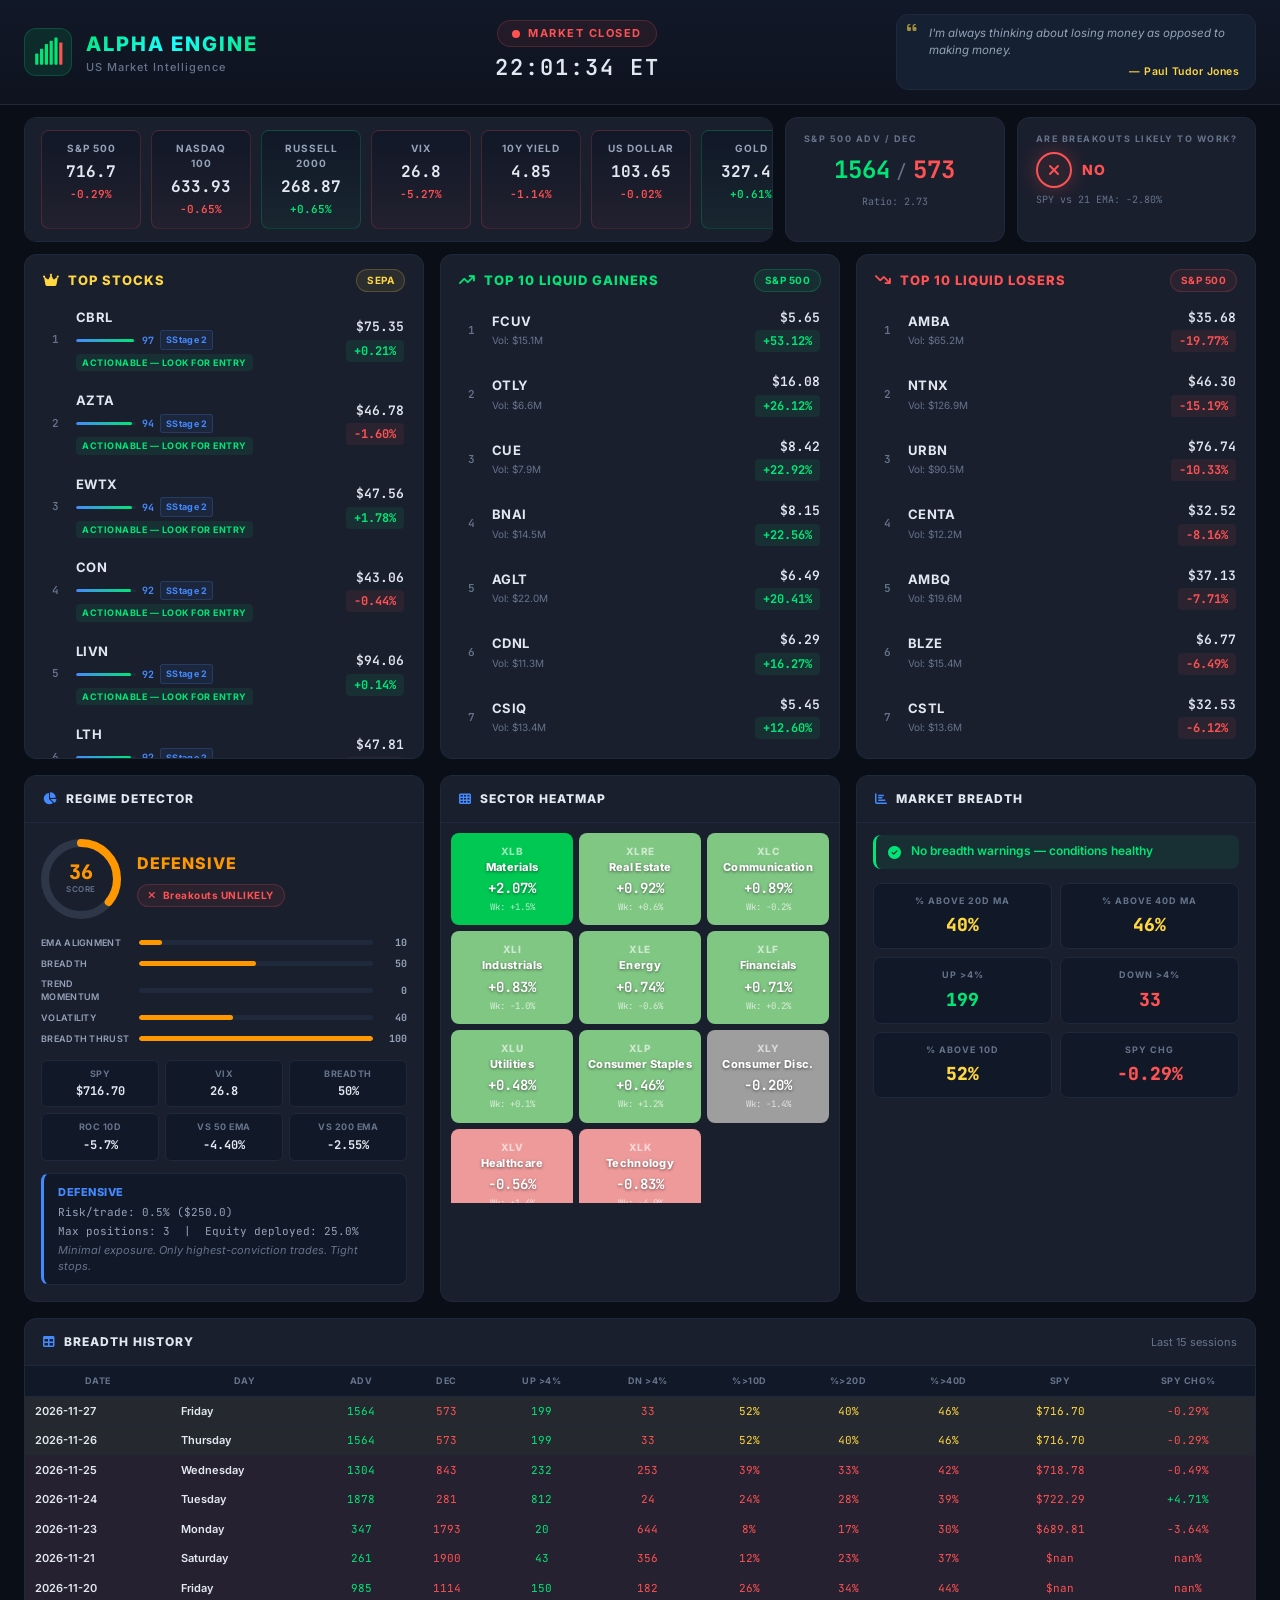
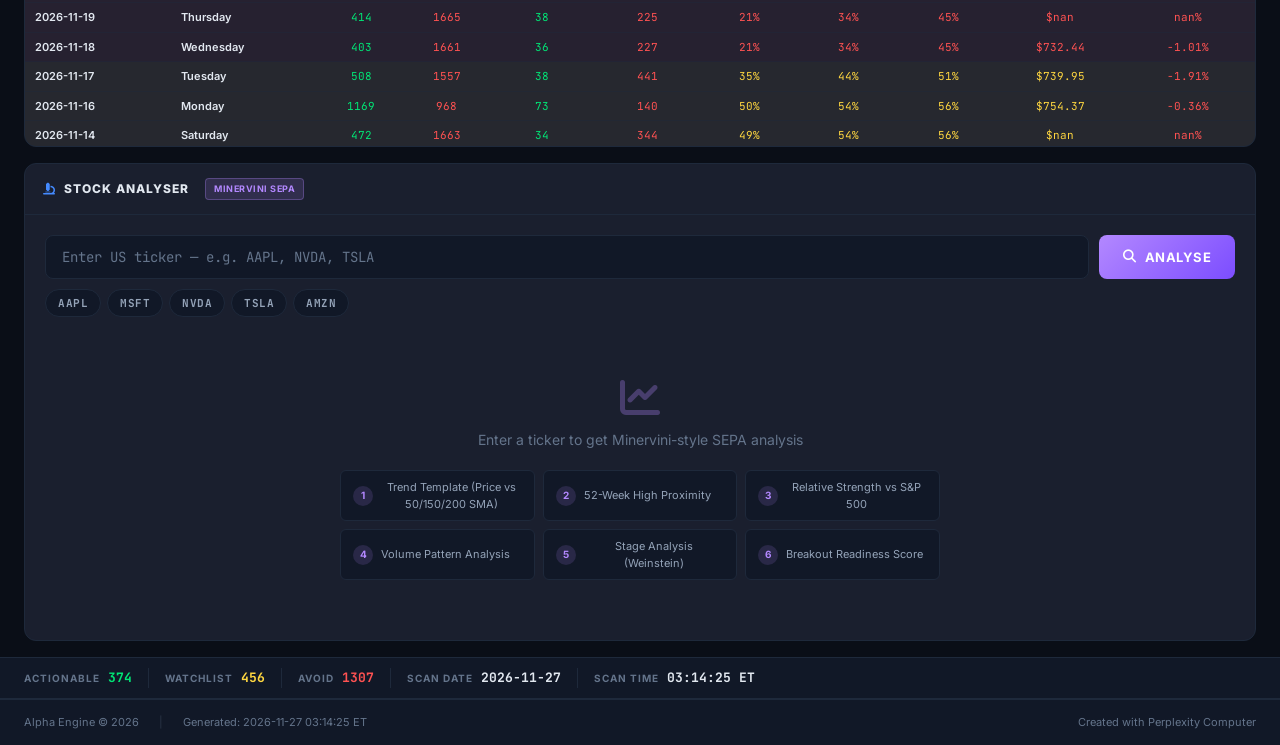
==== commit c725353f: "Daily scan 2026-11-27" ====
--- a/output/index.html
+++ b/output/index.html
@@ -87,11 +87,11 @@
         </div>
         
         
-        <div class="kpi-index-card up">
+        <div class="kpi-index-card down">
             <div class="kpi-index-name">VIX</div>
-            <div class="kpi-index-value">28.29</div>
-            <div class="kpi-index-change positive">
-                +7.32%
+            <div class="kpi-index-value">26.8</div>
+            <div class="kpi-index-change negative">
+                -5.27%
             </div>
         </div>
         
@@ -107,9 +107,9 @@
         
         <div class="kpi-index-card down">
             <div class="kpi-index-name">US DOLLAR</div>
-            <div class="kpi-index-value">103.76</div>
+            <div class="kpi-index-value">103.65</div>
             <div class="kpi-index-change negative">
-                -0.04%
+                -0.02%
             </div>
         </div>
         
@@ -894,7 +894,7 @@
                 <div class="stock-info">
                     <div class="stock-name">LRCX</div>
                     <div class="stock-sub">
-                        Vol: $2213.3M
+                        Vol: $2213.4M
                     </div>
                 </div>
                 <div class="stock-price">
@@ -1025,7 +1025,7 @@
                 </div>
                 <div class="regime-stat">
                     <div class="regime-stat-label">VIX</div>
-                    <div class="regime-stat-value">28.3</div>
+                    <div class="regime-stat-value">26.8</div>
                 </div>
                 <div class="regime-stat">
                     <div class="regime-stat-label">Breadth</div>
@@ -1212,14 +1212,10 @@
             <!-- Flags -->
             
             <div class="flags-list">
-                
-                <div class="flag-banner" style="border-color: #00e676; background: #00e67618; color: #00e676">
-                    <span class="flag-icon">
-                        <i class="fas fa-triangle-exclamation"></i>
-                    </span>
-                    <span>BREADTH THRUST — %&gt; 20D crossed above 30%</span>
-                </div>
-                
+                <div class="flag-banner" style="border-color: var(--green); background: var(--green-bg); color: var(--green)">
+                    <span class="flag-icon"><i class="fas fa-check-circle"></i></span>
+                    <span>No breadth warnings — conditions healthy</span>
+                </div>
             </div>
             
 
@@ -1303,6 +1299,26 @@
                     
                     
                     <tr class="bh-row-warn">
+                        <td>2026-11-27</td>
+                        <td>Friday</td>
+                        <td class="bh-cell-green">1564</td>
+                        <td class="bh-cell-red">573</td>
+                        <td class="bh-cell-green">199</td>
+                        <td class="bh-cell-red">33</td>
+                        <td>52%</td>
+                        <td>40%</td>
+                        <td>46%</td>
+                        <td>$716.70</td>
+                        <td class="bh-cell-red">
+                            -0.29%
+                        </td>
+                    </tr>
+                    
+                    
+                    
+                    
+                    
+                    <tr class="bh-row-warn">
                         <td>2026-11-26</td>
                         <td>Thursday</td>
                         <td class="bh-cell-green">1564</td>
@@ -1579,26 +1595,6 @@
                     </tr>
                     
                     
-                    
-                    
-                    
-                    <tr class="bh-row-good">
-                        <td>2026-11-10</td>
-                        <td>Tuesday</td>
-                        <td class="bh-cell-green">1967</td>
-                        <td class="bh-cell-red">373</td>
-                        <td class="bh-cell-green">776</td>
-                        <td class="bh-cell-red">43</td>
-                        <td>64%</td>
-                        <td>64%</td>
-                        <td>61%</td>
-                        <td>$752.69</td>
-                        <td class="bh-cell-green">
-                            +2.37%
-                        </td>
-                    </tr>
-                    
-                    
                 </tbody>
             </table>
         </div>
@@ -1681,12 +1677,12 @@
     
     <div class="scan-stat-item">
         <span class="scan-stat-label">Scan Date</span>
-        <span class="scan-stat-value">2026-11-26</span>
+        <span class="scan-stat-value">2026-11-27</span>
     </div>
     <div class="scan-stats-sep"></div>
     <div class="scan-stat-item">
         <span class="scan-stat-label">Scan Time</span>
-        <span class="scan-stat-value">03:04:36 ET</span>
+        <span class="scan-stat-value">03:14:25 ET</span>
     </div>
 </div>
 
@@ -1698,7 +1694,7 @@
     <div class="footer-left">
         <span>Alpha Engine &copy; 2026</span>
         <span style="opacity:0.3; margin: 0 8px">|</span>
-        <span>Generated: 2026-11-26 03:04:36 ET</span>
+        <span>Generated: 2026-11-27 03:14:25 ET</span>
     </div>
     <div class="footer-right">
         <a href="https://www.perplexity.ai/computer" target="_blank" rel="noopener noreferrer" class="footer-link">
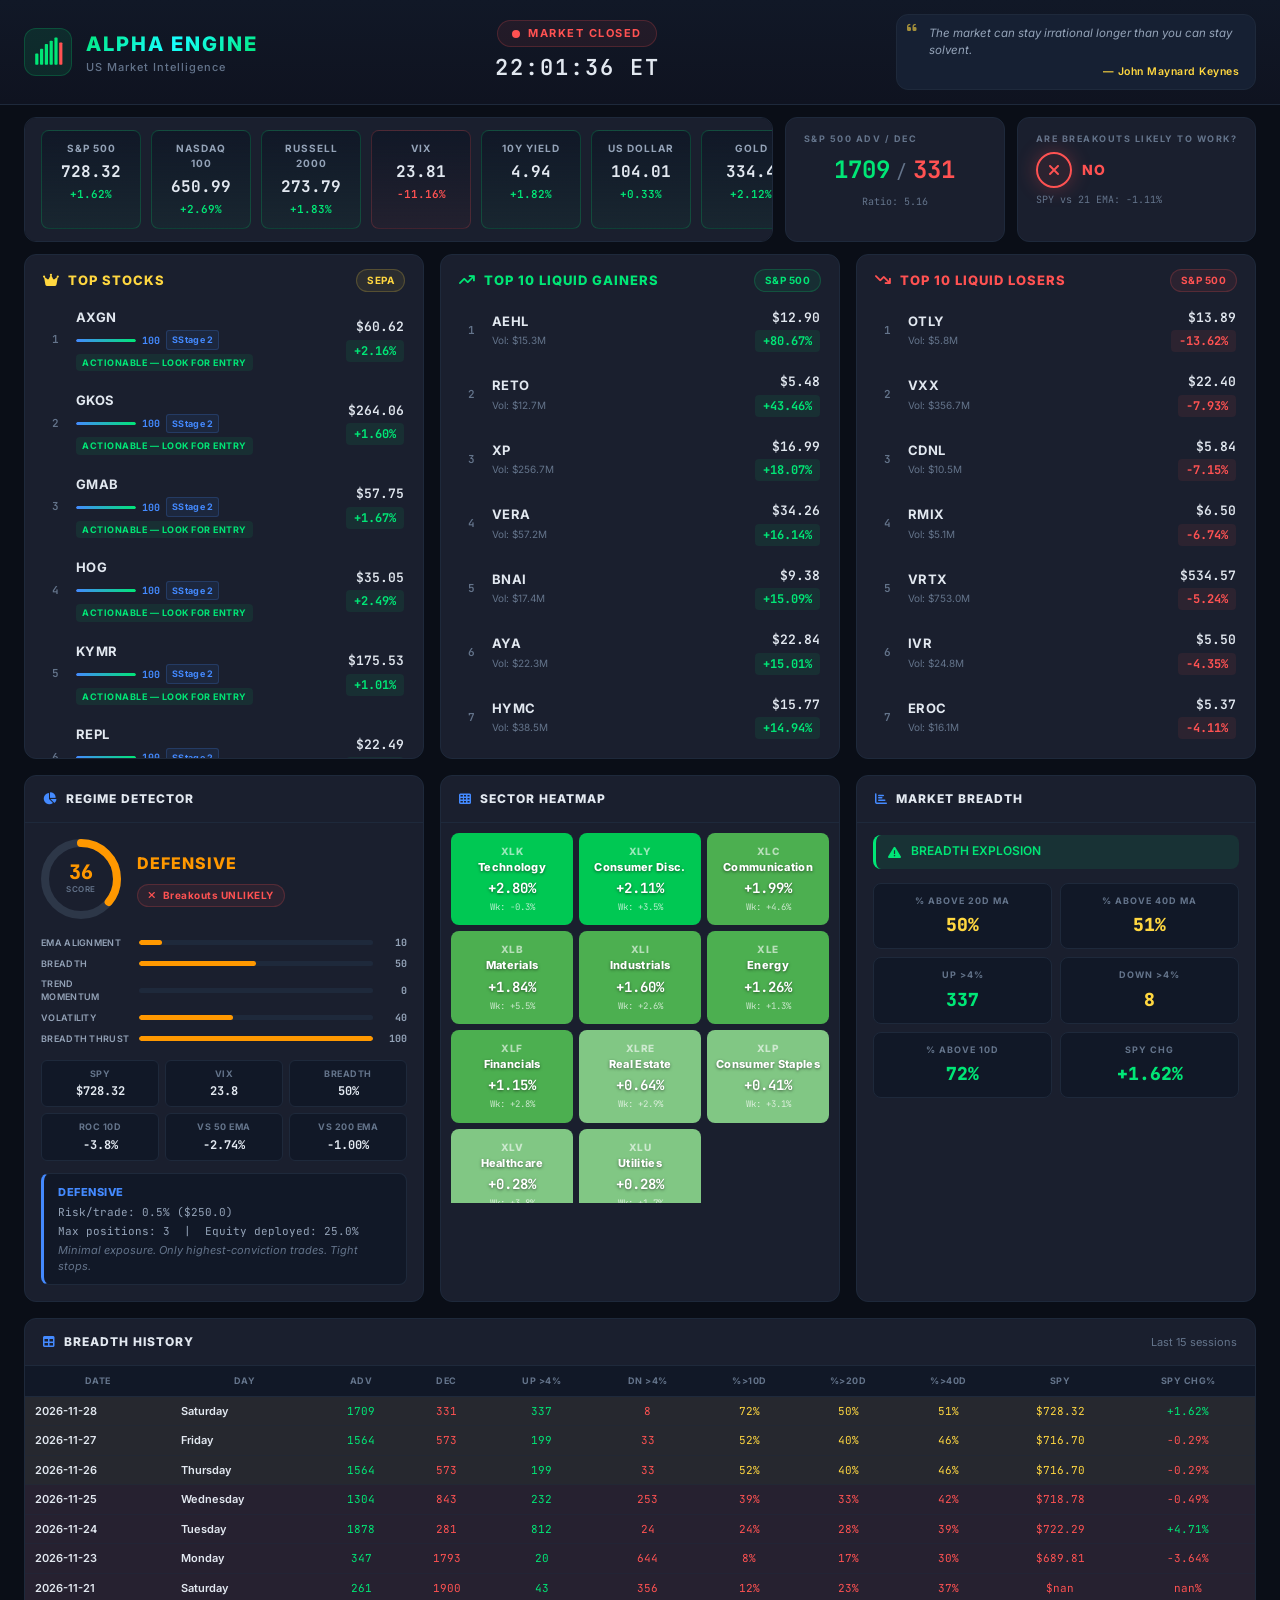
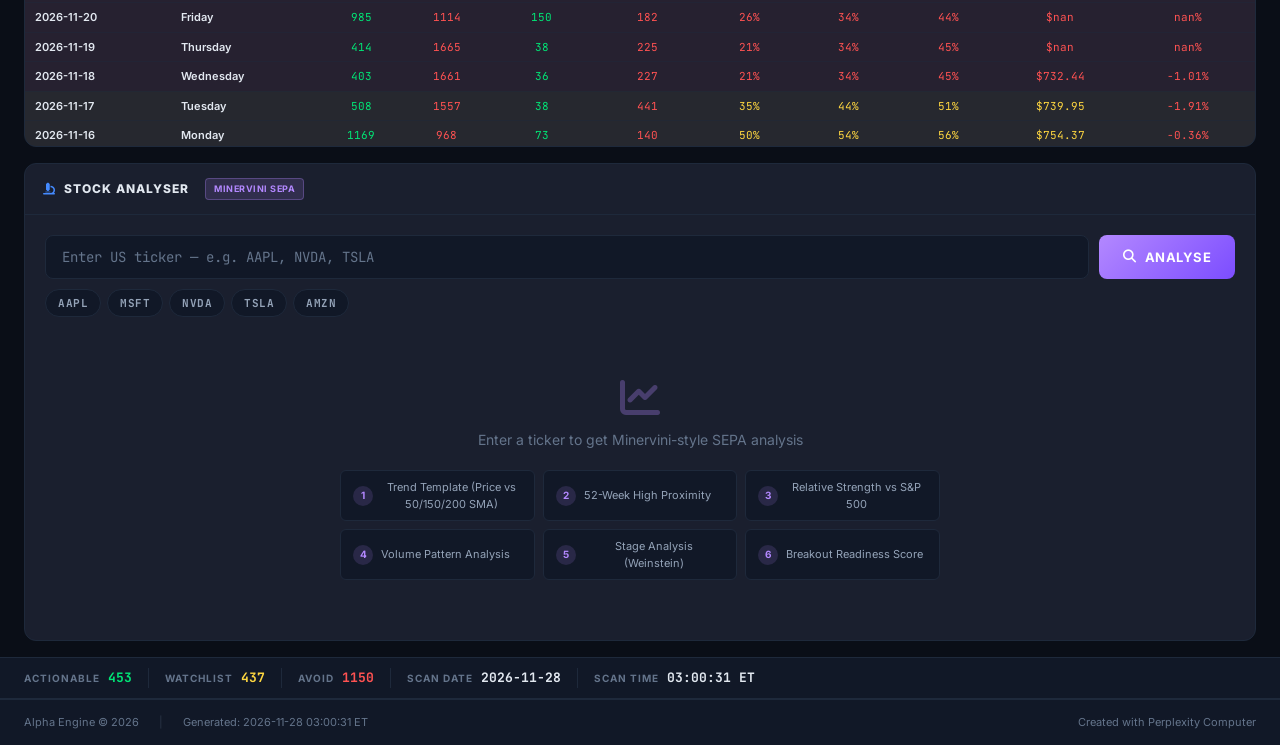
==== commit 5dd7bcbb: "Daily scan 2026-11-28" ====
--- a/output/index.html
+++ b/output/index.html
@@ -60,65 +60,65 @@
     <div class="kpi-indices-strip">
         
         
-        <div class="kpi-index-card down">
+        <div class="kpi-index-card up">
             <div class="kpi-index-name">S&amp;P 500</div>
-            <div class="kpi-index-value">716.7</div>
-            <div class="kpi-index-change negative">
-                -0.29%
+            <div class="kpi-index-value">728.32</div>
+            <div class="kpi-index-change positive">
+                +1.62%
             </div>
         </div>
         
         
-        <div class="kpi-index-card down">
+        <div class="kpi-index-card up">
             <div class="kpi-index-name">NASDAQ 100</div>
-            <div class="kpi-index-value">633.93</div>
-            <div class="kpi-index-change negative">
-                -0.65%
+            <div class="kpi-index-value">650.99</div>
+            <div class="kpi-index-change positive">
+                +2.69%
             </div>
         </div>
         
         
         <div class="kpi-index-card up">
             <div class="kpi-index-name">RUSSELL 2000</div>
-            <div class="kpi-index-value">268.87</div>
+            <div class="kpi-index-value">273.79</div>
             <div class="kpi-index-change positive">
-                +0.65%
+                +1.83%
             </div>
         </div>
         
         
         <div class="kpi-index-card down">
             <div class="kpi-index-name">VIX</div>
-            <div class="kpi-index-value">26.8</div>
+            <div class="kpi-index-value">23.81</div>
             <div class="kpi-index-change negative">
-                -5.27%
+                -11.16%
             </div>
         </div>
         
         
-        <div class="kpi-index-card down">
+        <div class="kpi-index-card up">
             <div class="kpi-index-name">10Y YIELD</div>
-            <div class="kpi-index-value">4.85</div>
-            <div class="kpi-index-change negative">
-                -1.14%
+            <div class="kpi-index-value">4.94</div>
+            <div class="kpi-index-change positive">
+                +1.82%
             </div>
         </div>
         
         
-        <div class="kpi-index-card down">
+        <div class="kpi-index-card up">
             <div class="kpi-index-name">US DOLLAR</div>
-            <div class="kpi-index-value">103.65</div>
-            <div class="kpi-index-change negative">
-                -0.02%
+            <div class="kpi-index-value">104.01</div>
+            <div class="kpi-index-change positive">
+                +0.33%
             </div>
         </div>
         
         
         <div class="kpi-index-card up">
             <div class="kpi-index-name">GOLD</div>
-            <div class="kpi-index-value">327.45</div>
+            <div class="kpi-index-value">334.4</div>
             <div class="kpi-index-change positive">
-                +0.61%
+                +2.12%
             </div>
         </div>
         
@@ -128,12 +128,12 @@
     <div class="kpi-card adv-dec-card">
         <div class="kpi-label">S&amp;P 500 ADV / DEC</div>
         <div class="adv-dec-nums">
-            <span class="adv-num">1564</span>
+            <span class="adv-num">1709</span>
             <span class="adv-dec-sep">/</span>
-            <span class="dec-num">573</span>
+            <span class="dec-num">331</span>
         </div>
         <div class="adv-dec-ratio">
-            Ratio: 2.73
+            Ratio: 5.16
         </div>
     </div>
 
@@ -152,7 +152,7 @@
         <div class="sentiment-detail">
             SPY vs 21 EMA:
             
-                -2.80%
+                -1.11%
             
         </div>
     </div>
@@ -178,8 +178,197 @@
             
             
             
+            <a class="stock-item" href="javascript:void(0)" onclick="goToAnalyser('AXGN')">
+                <span class="stock-rank">1</span>
+                <div class="stock-info">
+                    <div class="stock-name">AXGN</div>
+                    <div class="stock-score-bar">
+                        <div class="score-bar-track">
+                            <div class="score-bar-fill" style="width: 100%"></div>
+                        </div>
+                        <span class="score-bar-val">100</span>
+                        
+                        <span class="stage-badge">SStage 2</span>
+                        
+                    </div>
+                    <div class="stock-sub">
+                        <span class="verdict-badge badge-green">ACTIONABLE — LOOK FOR ENTRY</span>
+                    </div>
+                </div>
+                <div class="stock-price">
+                    <div class="stock-ltp">$60.62</div>
+                    <div class="stock-pct positive">
+                        +2.16%
+                    </div>
+                </div>
+            </a>
+            
+            
+            
+            <a class="stock-item" href="javascript:void(0)" onclick="goToAnalyser('GKOS')">
+                <span class="stock-rank">2</span>
+                <div class="stock-info">
+                    <div class="stock-name">GKOS</div>
+                    <div class="stock-score-bar">
+                        <div class="score-bar-track">
+                            <div class="score-bar-fill" style="width: 100%"></div>
+                        </div>
+                        <span class="score-bar-val">100</span>
+                        
+                        <span class="stage-badge">SStage 2</span>
+                        
+                    </div>
+                    <div class="stock-sub">
+                        <span class="verdict-badge badge-green">ACTIONABLE — LOOK FOR ENTRY</span>
+                    </div>
+                </div>
+                <div class="stock-price">
+                    <div class="stock-ltp">$264.06</div>
+                    <div class="stock-pct positive">
+                        +1.60%
+                    </div>
+                </div>
+            </a>
+            
+            
+            
+            <a class="stock-item" href="javascript:void(0)" onclick="goToAnalyser('GMAB')">
+                <span class="stock-rank">3</span>
+                <div class="stock-info">
+                    <div class="stock-name">GMAB</div>
+                    <div class="stock-score-bar">
+                        <div class="score-bar-track">
+                            <div class="score-bar-fill" style="width: 100%"></div>
+                        </div>
+                        <span class="score-bar-val">100</span>
+                        
+                        <span class="stage-badge">SStage 2</span>
+                        
+                    </div>
+                    <div class="stock-sub">
+                        <span class="verdict-badge badge-green">ACTIONABLE — LOOK FOR ENTRY</span>
+                    </div>
+                </div>
+                <div class="stock-price">
+                    <div class="stock-ltp">$57.75</div>
+                    <div class="stock-pct positive">
+                        +1.67%
+                    </div>
+                </div>
+            </a>
+            
+            
+            
+            <a class="stock-item" href="javascript:void(0)" onclick="goToAnalyser('HOG')">
+                <span class="stock-rank">4</span>
+                <div class="stock-info">
+                    <div class="stock-name">HOG</div>
+                    <div class="stock-score-bar">
+                        <div class="score-bar-track">
+                            <div class="score-bar-fill" style="width: 100%"></div>
+                        </div>
+                        <span class="score-bar-val">100</span>
+                        
+                        <span class="stage-badge">SStage 2</span>
+                        
+                    </div>
+                    <div class="stock-sub">
+                        <span class="verdict-badge badge-green">ACTIONABLE — LOOK FOR ENTRY</span>
+                    </div>
+                </div>
+                <div class="stock-price">
+                    <div class="stock-ltp">$35.05</div>
+                    <div class="stock-pct positive">
+                        +2.49%
+                    </div>
+                </div>
+            </a>
+            
+            
+            
+            <a class="stock-item" href="javascript:void(0)" onclick="goToAnalyser('KYMR')">
+                <span class="stock-rank">5</span>
+                <div class="stock-info">
+                    <div class="stock-name">KYMR</div>
+                    <div class="stock-score-bar">
+                        <div class="score-bar-track">
+                            <div class="score-bar-fill" style="width: 100%"></div>
+                        </div>
+                        <span class="score-bar-val">100</span>
+                        
+                        <span class="stage-badge">SStage 2</span>
+                        
+                    </div>
+                    <div class="stock-sub">
+                        <span class="verdict-badge badge-green">ACTIONABLE — LOOK FOR ENTRY</span>
+                    </div>
+                </div>
+                <div class="stock-price">
+                    <div class="stock-ltp">$175.53</div>
+                    <div class="stock-pct positive">
+                        +1.01%
+                    </div>
+                </div>
+            </a>
+            
+            
+            
+            <a class="stock-item" href="javascript:void(0)" onclick="goToAnalyser('REPL')">
+                <span class="stock-rank">6</span>
+                <div class="stock-info">
+                    <div class="stock-name">REPL</div>
+                    <div class="stock-score-bar">
+                        <div class="score-bar-track">
+                            <div class="score-bar-fill" style="width: 100%"></div>
+                        </div>
+                        <span class="score-bar-val">100</span>
+                        
+                        <span class="stage-badge">SStage 2</span>
+                        
+                    </div>
+                    <div class="stock-sub">
+                        <span class="verdict-badge badge-green">ACTIONABLE — LOOK FOR ENTRY</span>
+                    </div>
+                </div>
+                <div class="stock-price">
+                    <div class="stock-ltp">$22.49</div>
+                    <div class="stock-pct positive">
+                        +3.78%
+                    </div>
+                </div>
+            </a>
+            
+            
+            
+            <a class="stock-item" href="javascript:void(0)" onclick="goToAnalyser('APPN')">
+                <span class="stock-rank">7</span>
+                <div class="stock-info">
+                    <div class="stock-name">APPN</div>
+                    <div class="stock-score-bar">
+                        <div class="score-bar-track">
+                            <div class="score-bar-fill" style="width: 97%"></div>
+                        </div>
+                        <span class="score-bar-val">97</span>
+                        
+                        <span class="stage-badge">SStage 2</span>
+                        
+                    </div>
+                    <div class="stock-sub">
+                        <span class="verdict-badge badge-green">ACTIONABLE — LOOK FOR ENTRY</span>
+                    </div>
+                </div>
+                <div class="stock-price">
+                    <div class="stock-ltp">$56.13</div>
+                    <div class="stock-pct positive">
+                        +1.91%
+                    </div>
+                </div>
+            </a>
+            
+            
+            
             <a class="stock-item" href="javascript:void(0)" onclick="goToAnalyser('CBRL')">
-                <span class="stock-rank">1</span>
+                <span class="stock-rank">8</span>
                 <div class="stock-info">
                     <div class="stock-name">CBRL</div>
                     <div class="stock-score-bar">
@@ -196,24 +385,24 @@
                     </div>
                 </div>
                 <div class="stock-price">
-                    <div class="stock-ltp">$75.35</div>
-                    <div class="stock-pct positive">
-                        +0.21%
+                    <div class="stock-ltp">$76.59</div>
+                    <div class="stock-pct positive">
+                        +1.65%
                     </div>
                 </div>
             </a>
             
             
             
-            <a class="stock-item" href="javascript:void(0)" onclick="goToAnalyser('AZTA')">
-                <span class="stock-rank">2</span>
-                <div class="stock-info">
-                    <div class="stock-name">AZTA</div>
+            <a class="stock-item" href="javascript:void(0)" onclick="goToAnalyser('FROG')">
+                <span class="stock-rank">9</span>
+                <div class="stock-info">
+                    <div class="stock-name">FROG</div>
                     <div class="stock-score-bar">
                         <div class="score-bar-track">
-                            <div class="score-bar-fill" style="width: 94%"></div>
+                            <div class="score-bar-fill" style="width: 97%"></div>
                         </div>
-                        <span class="score-bar-val">94</span>
+                        <span class="score-bar-val">97</span>
                         
                         <span class="stage-badge">SStage 2</span>
                         
@@ -223,24 +412,24 @@
                     </div>
                 </div>
                 <div class="stock-price">
-                    <div class="stock-ltp">$46.78</div>
-                    <div class="stock-pct negative">
-                        -1.60%
+                    <div class="stock-ltp">$111.52</div>
+                    <div class="stock-pct positive">
+                        +6.36%
                     </div>
                 </div>
             </a>
             
             
             
-            <a class="stock-item" href="javascript:void(0)" onclick="goToAnalyser('EWTX')">
-                <span class="stock-rank">3</span>
-                <div class="stock-info">
-                    <div class="stock-name">EWTX</div>
+            <a class="stock-item" href="javascript:void(0)" onclick="goToAnalyser('KNSA')">
+                <span class="stock-rank">10</span>
+                <div class="stock-info">
+                    <div class="stock-name">KNSA</div>
                     <div class="stock-score-bar">
                         <div class="score-bar-track">
-                            <div class="score-bar-fill" style="width: 94%"></div>
+                            <div class="score-bar-fill" style="width: 97%"></div>
                         </div>
-                        <span class="score-bar-val">94</span>
+                        <span class="score-bar-val">97</span>
                         
                         <span class="stage-badge">SStage 2</span>
                         
@@ -250,24 +439,24 @@
                     </div>
                 </div>
                 <div class="stock-price">
-                    <div class="stock-ltp">$47.56</div>
-                    <div class="stock-pct positive">
-                        +1.78%
+                    <div class="stock-ltp">$103.22</div>
+                    <div class="stock-pct positive">
+                        +2.22%
                     </div>
                 </div>
             </a>
             
             
             
-            <a class="stock-item" href="javascript:void(0)" onclick="goToAnalyser('CON')">
-                <span class="stock-rank">4</span>
-                <div class="stock-info">
-                    <div class="stock-name">CON</div>
+            <a class="stock-item" href="javascript:void(0)" onclick="goToAnalyser('LFST')">
+                <span class="stock-rank">11</span>
+                <div class="stock-info">
+                    <div class="stock-name">LFST</div>
                     <div class="stock-score-bar">
                         <div class="score-bar-track">
-                            <div class="score-bar-fill" style="width: 92%"></div>
+                            <div class="score-bar-fill" style="width: 97%"></div>
                         </div>
-                        <span class="score-bar-val">92</span>
+                        <span class="score-bar-val">97</span>
                         
                         <span class="stage-badge">SStage 2</span>
                         
@@ -277,24 +466,24 @@
                     </div>
                 </div>
                 <div class="stock-price">
-                    <div class="stock-ltp">$43.06</div>
-                    <div class="stock-pct negative">
-                        -0.44%
+                    <div class="stock-ltp">$14.61</div>
+                    <div class="stock-pct positive">
+                        +0.90%
                     </div>
                 </div>
             </a>
             
             
             
-            <a class="stock-item" href="javascript:void(0)" onclick="goToAnalyser('LIVN')">
-                <span class="stock-rank">5</span>
-                <div class="stock-info">
-                    <div class="stock-name">LIVN</div>
+            <a class="stock-item" href="javascript:void(0)" onclick="goToAnalyser('MANH')">
+                <span class="stock-rank">12</span>
+                <div class="stock-info">
+                    <div class="stock-name">MANH</div>
                     <div class="stock-score-bar">
                         <div class="score-bar-track">
-                            <div class="score-bar-fill" style="width: 92%"></div>
+                            <div class="score-bar-fill" style="width: 97%"></div>
                         </div>
-                        <span class="score-bar-val">92</span>
+                        <span class="score-bar-val">97</span>
                         
                         <span class="stage-badge">SStage 2</span>
                         
@@ -304,24 +493,24 @@
                     </div>
                 </div>
                 <div class="stock-price">
-                    <div class="stock-ltp">$94.06</div>
-                    <div class="stock-pct positive">
-                        +0.14%
+                    <div class="stock-ltp">$253.36</div>
+                    <div class="stock-pct positive">
+                        +0.55%
                     </div>
                 </div>
             </a>
             
             
             
-            <a class="stock-item" href="javascript:void(0)" onclick="goToAnalyser('LTH')">
-                <span class="stock-rank">6</span>
-                <div class="stock-info">
-                    <div class="stock-name">LTH</div>
+            <a class="stock-item" href="javascript:void(0)" onclick="goToAnalyser('ORKA')">
+                <span class="stock-rank">13</span>
+                <div class="stock-info">
+                    <div class="stock-name">ORKA</div>
                     <div class="stock-score-bar">
                         <div class="score-bar-track">
-                            <div class="score-bar-fill" style="width: 92%"></div>
+                            <div class="score-bar-fill" style="width: 97%"></div>
                         </div>
-                        <span class="score-bar-val">92</span>
+                        <span class="score-bar-val">97</span>
                         
                         <span class="stage-badge">SStage 2</span>
                         
@@ -331,24 +520,24 @@
                     </div>
                 </div>
                 <div class="stock-price">
-                    <div class="stock-ltp">$47.81</div>
-                    <div class="stock-pct negative">
-                        -0.25%
+                    <div class="stock-ltp">$109.55</div>
+                    <div class="stock-pct positive">
+                        +3.34%
                     </div>
                 </div>
             </a>
             
             
             
-            <a class="stock-item" href="javascript:void(0)" onclick="goToAnalyser('REPL')">
-                <span class="stock-rank">7</span>
-                <div class="stock-info">
-                    <div class="stock-name">REPL</div>
+            <a class="stock-item" href="javascript:void(0)" onclick="goToAnalyser('ROIV')">
+                <span class="stock-rank">14</span>
+                <div class="stock-info">
+                    <div class="stock-name">ROIV</div>
                     <div class="stock-score-bar">
                         <div class="score-bar-track">
-                            <div class="score-bar-fill" style="width: 92%"></div>
+                            <div class="score-bar-fill" style="width: 97%"></div>
                         </div>
-                        <span class="score-bar-val">92</span>
+                        <span class="score-bar-val">97</span>
                         
                         <span class="stage-badge">SStage 2</span>
                         
@@ -358,198 +547,9 @@
                     </div>
                 </div>
                 <div class="stock-price">
-                    <div class="stock-ltp">$21.67</div>
-                    <div class="stock-pct negative">
-                        -2.56%
-                    </div>
-                </div>
-            </a>
-            
-            
-            
-            <a class="stock-item" href="javascript:void(0)" onclick="goToAnalyser('RYTM')">
-                <span class="stock-rank">8</span>
-                <div class="stock-info">
-                    <div class="stock-name">RYTM</div>
-                    <div class="stock-score-bar">
-                        <div class="score-bar-track">
-                            <div class="score-bar-fill" style="width: 92%"></div>
-                        </div>
-                        <span class="score-bar-val">92</span>
-                        
-                        <span class="stage-badge">SStage 2</span>
-                        
-                    </div>
-                    <div class="stock-sub">
-                        <span class="verdict-badge badge-green">ACTIONABLE — LOOK FOR ENTRY</span>
-                    </div>
-                </div>
-                <div class="stock-price">
-                    <div class="stock-ltp">$119.36</div>
-                    <div class="stock-pct positive">
-                        +0.19%
-                    </div>
-                </div>
-            </a>
-            
-            
-            
-            <a class="stock-item" href="javascript:void(0)" onclick="goToAnalyser('TFX')">
-                <span class="stock-rank">9</span>
-                <div class="stock-info">
-                    <div class="stock-name">TFX</div>
-                    <div class="stock-score-bar">
-                        <div class="score-bar-track">
-                            <div class="score-bar-fill" style="width: 92%"></div>
-                        </div>
-                        <span class="score-bar-val">92</span>
-                        
-                        <span class="stage-badge">SStage 2</span>
-                        
-                    </div>
-                    <div class="stock-sub">
-                        <span class="verdict-badge badge-green">ACTIONABLE — LOOK FOR ENTRY</span>
-                    </div>
-                </div>
-                <div class="stock-price">
-                    <div class="stock-ltp">$168.28</div>
-                    <div class="stock-pct positive">
-                        +0.79%
-                    </div>
-                </div>
-            </a>
-            
-            
-            
-            <a class="stock-item" href="javascript:void(0)" onclick="goToAnalyser('AXGN')">
-                <span class="stock-rank">10</span>
-                <div class="stock-info">
-                    <div class="stock-name">AXGN</div>
-                    <div class="stock-score-bar">
-                        <div class="score-bar-track">
-                            <div class="score-bar-fill" style="width: 91%"></div>
-                        </div>
-                        <span class="score-bar-val">91</span>
-                        
-                        <span class="stage-badge">SStage 2</span>
-                        
-                    </div>
-                    <div class="stock-sub">
-                        <span class="verdict-badge badge-green">ACTIONABLE — LOOK FOR ENTRY</span>
-                    </div>
-                </div>
-                <div class="stock-price">
-                    <div class="stock-ltp">$59.34</div>
-                    <div class="stock-pct negative">
-                        -0.82%
-                    </div>
-                </div>
-            </a>
-            
-            
-            
-            <a class="stock-item" href="javascript:void(0)" onclick="goToAnalyser('ANF')">
-                <span class="stock-rank">11</span>
-                <div class="stock-info">
-                    <div class="stock-name">ANF</div>
-                    <div class="stock-score-bar">
-                        <div class="score-bar-track">
-                            <div class="score-bar-fill" style="width: 90%"></div>
-                        </div>
-                        <span class="score-bar-val">90</span>
-                        
-                        <span class="stage-badge">SStage 2</span>
-                        
-                    </div>
-                    <div class="stock-sub">
-                        <span class="verdict-badge badge-green">ACTIONABLE — LOOK FOR ENTRY</span>
-                    </div>
-                </div>
-                <div class="stock-price">
-                    <div class="stock-ltp">$176.96</div>
-                    <div class="stock-pct positive">
-                        +5.27%
-                    </div>
-                </div>
-            </a>
-            
-            
-            
-            <a class="stock-item" href="javascript:void(0)" onclick="goToAnalyser('BOX')">
-                <span class="stock-rank">12</span>
-                <div class="stock-info">
-                    <div class="stock-name">BOX</div>
-                    <div class="stock-score-bar">
-                        <div class="score-bar-track">
-                            <div class="score-bar-fill" style="width: 90%"></div>
-                        </div>
-                        <span class="score-bar-val">90</span>
-                        
-                        <span class="stage-badge">SStage 2</span>
-                        
-                    </div>
-                    <div class="stock-sub">
-                        <span class="verdict-badge badge-green">ACTIONABLE — LOOK FOR ENTRY</span>
-                    </div>
-                </div>
-                <div class="stock-price">
-                    <div class="stock-ltp">$46.37</div>
-                    <div class="stock-pct positive">
-                        +0.98%
-                    </div>
-                </div>
-            </a>
-            
-            
-            
-            <a class="stock-item" href="javascript:void(0)" onclick="goToAnalyser('CHYM')">
-                <span class="stock-rank">13</span>
-                <div class="stock-info">
-                    <div class="stock-name">CHYM</div>
-                    <div class="stock-score-bar">
-                        <div class="score-bar-track">
-                            <div class="score-bar-fill" style="width: 90%"></div>
-                        </div>
-                        <span class="score-bar-val">90</span>
-                        
-                        <span class="stage-badge">SStage 2</span>
-                        
-                    </div>
-                    <div class="stock-sub">
-                        <span class="verdict-badge badge-green">ACTIONABLE — LOOK FOR ENTRY</span>
-                    </div>
-                </div>
-                <div class="stock-price">
-                    <div class="stock-ltp">$33.03</div>
-                    <div class="stock-pct positive">
-                        +0.58%
-                    </div>
-                </div>
-            </a>
-            
-            
-            
-            <a class="stock-item" href="javascript:void(0)" onclick="goToAnalyser('CROX')">
-                <span class="stock-rank">14</span>
-                <div class="stock-info">
-                    <div class="stock-name">CROX</div>
-                    <div class="stock-score-bar">
-                        <div class="score-bar-track">
-                            <div class="score-bar-fill" style="width: 90%"></div>
-                        </div>
-                        <span class="score-bar-val">90</span>
-                        
-                        <span class="stage-badge">SStage 2</span>
-                        
-                    </div>
-                    <div class="stock-sub">
-                        <span class="verdict-badge badge-green">ACTIONABLE — LOOK FOR ENTRY</span>
-                    </div>
-                </div>
-                <div class="stock-price">
-                    <div class="stock-ltp">$159.93</div>
-                    <div class="stock-pct positive">
-                        +0.43%
+                    <div class="stock-ltp">$43.25</div>
+                    <div class="stock-pct positive">
+                        +2.49%
                     </div>
                 </div>
             </a>
@@ -569,171 +569,171 @@
         <div class="stock-list">
             
             
-            <div class="stock-item" onclick="goToAnalyser('FCUV')" style="cursor:pointer">
+            <div class="stock-item" onclick="goToAnalyser('AEHL')" style="cursor:pointer">
                 <span class="stock-rank">1</span>
                 <div class="stock-info">
-                    <div class="stock-name">FCUV</div>
-                    <div class="stock-sub">
-                        Vol: $15.1M
-                    </div>
-                </div>
-                <div class="stock-price">
-                    <div class="stock-ltp">$5.65</div>
-                    <div class="stock-pct positive">
-                        +53.12%
-                    </div>
-                </div>
-            </div>
-            
-            
-            <div class="stock-item" onclick="goToAnalyser('OTLY')" style="cursor:pointer">
+                    <div class="stock-name">AEHL</div>
+                    <div class="stock-sub">
+                        Vol: $15.3M
+                    </div>
+                </div>
+                <div class="stock-price">
+                    <div class="stock-ltp">$12.90</div>
+                    <div class="stock-pct positive">
+                        +80.67%
+                    </div>
+                </div>
+            </div>
+            
+            
+            <div class="stock-item" onclick="goToAnalyser('RETO')" style="cursor:pointer">
                 <span class="stock-rank">2</span>
                 <div class="stock-info">
-                    <div class="stock-name">OTLY</div>
-                    <div class="stock-sub">
-                        Vol: $6.6M
-                    </div>
-                </div>
-                <div class="stock-price">
-                    <div class="stock-ltp">$16.08</div>
-                    <div class="stock-pct positive">
-                        +26.12%
-                    </div>
-                </div>
-            </div>
-            
-            
-            <div class="stock-item" onclick="goToAnalyser('CUE')" style="cursor:pointer">
+                    <div class="stock-name">RETO</div>
+                    <div class="stock-sub">
+                        Vol: $12.7M
+                    </div>
+                </div>
+                <div class="stock-price">
+                    <div class="stock-ltp">$5.48</div>
+                    <div class="stock-pct positive">
+                        +43.46%
+                    </div>
+                </div>
+            </div>
+            
+            
+            <div class="stock-item" onclick="goToAnalyser('XP')" style="cursor:pointer">
                 <span class="stock-rank">3</span>
                 <div class="stock-info">
-                    <div class="stock-name">CUE</div>
-                    <div class="stock-sub">
-                        Vol: $7.9M
-                    </div>
-                </div>
-                <div class="stock-price">
-                    <div class="stock-ltp">$8.42</div>
-                    <div class="stock-pct positive">
-                        +22.92%
+                    <div class="stock-name">XP</div>
+                    <div class="stock-sub">
+                        Vol: $256.7M
+                    </div>
+                </div>
+                <div class="stock-price">
+                    <div class="stock-ltp">$16.99</div>
+                    <div class="stock-pct positive">
+                        +18.07%
+                    </div>
+                </div>
+            </div>
+            
+            
+            <div class="stock-item" onclick="goToAnalyser('VERA')" style="cursor:pointer">
+                <span class="stock-rank">4</span>
+                <div class="stock-info">
+                    <div class="stock-name">VERA</div>
+                    <div class="stock-sub">
+                        Vol: $57.2M
+                    </div>
+                </div>
+                <div class="stock-price">
+                    <div class="stock-ltp">$34.26</div>
+                    <div class="stock-pct positive">
+                        +16.14%
                     </div>
                 </div>
             </div>
             
             
             <div class="stock-item" onclick="goToAnalyser('BNAI')" style="cursor:pointer">
-                <span class="stock-rank">4</span>
+                <span class="stock-rank">5</span>
                 <div class="stock-info">
                     <div class="stock-name">BNAI</div>
                     <div class="stock-sub">
-                        Vol: $14.5M
-                    </div>
-                </div>
-                <div class="stock-price">
-                    <div class="stock-ltp">$8.15</div>
-                    <div class="stock-pct positive">
-                        +22.56%
-                    </div>
-                </div>
-            </div>
-            
-            
-            <div class="stock-item" onclick="goToAnalyser('AGLT')" style="cursor:pointer">
-                <span class="stock-rank">5</span>
-                <div class="stock-info">
-                    <div class="stock-name">AGLT</div>
-                    <div class="stock-sub">
-                        Vol: $22.0M
-                    </div>
-                </div>
-                <div class="stock-price">
-                    <div class="stock-ltp">$6.49</div>
-                    <div class="stock-pct positive">
-                        +20.41%
-                    </div>
-                </div>
-            </div>
-            
-            
-            <div class="stock-item" onclick="goToAnalyser('CDNL')" style="cursor:pointer">
+                        Vol: $17.4M
+                    </div>
+                </div>
+                <div class="stock-price">
+                    <div class="stock-ltp">$9.38</div>
+                    <div class="stock-pct positive">
+                        +15.09%
+                    </div>
+                </div>
+            </div>
+            
+            
+            <div class="stock-item" onclick="goToAnalyser('AYA')" style="cursor:pointer">
                 <span class="stock-rank">6</span>
                 <div class="stock-info">
-                    <div class="stock-name">CDNL</div>
-                    <div class="stock-sub">
-                        Vol: $11.3M
-                    </div>
-                </div>
-                <div class="stock-price">
-                    <div class="stock-ltp">$6.29</div>
-                    <div class="stock-pct positive">
-                        +16.27%
-                    </div>
-                </div>
-            </div>
-            
-            
-            <div class="stock-item" onclick="goToAnalyser('CSIQ')" style="cursor:pointer">
+                    <div class="stock-name">AYA</div>
+                    <div class="stock-sub">
+                        Vol: $22.3M
+                    </div>
+                </div>
+                <div class="stock-price">
+                    <div class="stock-ltp">$22.84</div>
+                    <div class="stock-pct positive">
+                        +15.01%
+                    </div>
+                </div>
+            </div>
+            
+            
+            <div class="stock-item" onclick="goToAnalyser('HYMC')" style="cursor:pointer">
                 <span class="stock-rank">7</span>
                 <div class="stock-info">
-                    <div class="stock-name">CSIQ</div>
-                    <div class="stock-sub">
-                        Vol: $13.4M
-                    </div>
-                </div>
-                <div class="stock-price">
-                    <div class="stock-ltp">$5.45</div>
-                    <div class="stock-pct positive">
-                        +12.60%
-                    </div>
-                </div>
-            </div>
-            
-            
-            <div class="stock-item" onclick="goToAnalyser('BZ')" style="cursor:pointer">
+                    <div class="stock-name">HYMC</div>
+                    <div class="stock-sub">
+                        Vol: $38.5M
+                    </div>
+                </div>
+                <div class="stock-price">
+                    <div class="stock-ltp">$15.77</div>
+                    <div class="stock-pct positive">
+                        +14.94%
+                    </div>
+                </div>
+            </div>
+            
+            
+            <div class="stock-item" onclick="goToAnalyser('NN')" style="cursor:pointer">
                 <span class="stock-rank">8</span>
                 <div class="stock-info">
-                    <div class="stock-name">BZ</div>
-                    <div class="stock-sub">
-                        Vol: $83.7M
-                    </div>
-                </div>
-                <div class="stock-price">
-                    <div class="stock-ltp">$14.34</div>
-                    <div class="stock-pct positive">
-                        +12.56%
-                    </div>
-                </div>
-            </div>
-            
-            
-            <div class="stock-item" onclick="goToAnalyser('HPQ')" style="cursor:pointer">
+                    <div class="stock-name">NN</div>
+                    <div class="stock-sub">
+                        Vol: $31.2M
+                    </div>
+                </div>
+                <div class="stock-price">
+                    <div class="stock-ltp">$9.47</div>
+                    <div class="stock-pct positive">
+                        +14.51%
+                    </div>
+                </div>
+            </div>
+            
+            
+            <div class="stock-item" onclick="goToAnalyser('COHR')" style="cursor:pointer">
                 <span class="stock-rank">9</span>
                 <div class="stock-info">
-                    <div class="stock-name">HPQ</div>
-                    <div class="stock-sub">
-                        Vol: $442.1M
-                    </div>
-                </div>
-                <div class="stock-price">
-                    <div class="stock-ltp">$31.15</div>
-                    <div class="stock-pct positive">
-                        +11.49%
-                    </div>
-                </div>
-            </div>
-            
-            
-            <div class="stock-item" onclick="goToAnalyser('LI')" style="cursor:pointer">
+                    <div class="stock-name">COHR</div>
+                    <div class="stock-sub">
+                        Vol: $1930.5M
+                    </div>
+                </div>
+                <div class="stock-price">
+                    <div class="stock-ltp">$223.79</div>
+                    <div class="stock-pct positive">
+                        +14.07%
+                    </div>
+                </div>
+            </div>
+            
+            
+            <div class="stock-item" onclick="goToAnalyser('AXTI')" style="cursor:pointer">
                 <span class="stock-rank">10</span>
                 <div class="stock-info">
-                    <div class="stock-name">LI</div>
-                    <div class="stock-sub">
-                        Vol: $36.7M
-                    </div>
-                </div>
-                <div class="stock-price">
-                    <div class="stock-ltp">$11.88</div>
-                    <div class="stock-pct positive">
-                        +11.03%
+                    <div class="stock-name">AXTI</div>
+                    <div class="stock-sub">
+                        Vol: $384.4M
+                    </div>
+                </div>
+                <div class="stock-price">
+                    <div class="stock-ltp">$36.37</div>
+                    <div class="stock-pct positive">
+                        +13.73%
                     </div>
                 </div>
             </div>
@@ -753,171 +753,171 @@
         <div class="stock-list">
             
             
-            <div class="stock-item" onclick="goToAnalyser('AMBA')" style="cursor:pointer">
+            <div class="stock-item" onclick="goToAnalyser('OTLY')" style="cursor:pointer">
                 <span class="stock-rank">1</span>
                 <div class="stock-info">
-                    <div class="stock-name">AMBA</div>
-                    <div class="stock-sub">
-                        Vol: $65.2M
-                    </div>
-                </div>
-                <div class="stock-price">
-                    <div class="stock-ltp">$35.68</div>
+                    <div class="stock-name">OTLY</div>
+                    <div class="stock-sub">
+                        Vol: $5.8M
+                    </div>
+                </div>
+                <div class="stock-price">
+                    <div class="stock-ltp">$13.89</div>
                     <div class="stock-pct negative">
-                        -19.77%
-                    </div>
-                </div>
-            </div>
-            
-            
-            <div class="stock-item" onclick="goToAnalyser('NTNX')" style="cursor:pointer">
+                        -13.62%
+                    </div>
+                </div>
+            </div>
+            
+            
+            <div class="stock-item" onclick="goToAnalyser('VXX')" style="cursor:pointer">
                 <span class="stock-rank">2</span>
                 <div class="stock-info">
-                    <div class="stock-name">NTNX</div>
-                    <div class="stock-sub">
-                        Vol: $126.9M
-                    </div>
-                </div>
-                <div class="stock-price">
-                    <div class="stock-ltp">$46.30</div>
+                    <div class="stock-name">VXX</div>
+                    <div class="stock-sub">
+                        Vol: $356.7M
+                    </div>
+                </div>
+                <div class="stock-price">
+                    <div class="stock-ltp">$22.40</div>
                     <div class="stock-pct negative">
-                        -15.19%
-                    </div>
-                </div>
-            </div>
-            
-            
-            <div class="stock-item" onclick="goToAnalyser('URBN')" style="cursor:pointer">
+                        -7.93%
+                    </div>
+                </div>
+            </div>
+            
+            
+            <div class="stock-item" onclick="goToAnalyser('CDNL')" style="cursor:pointer">
                 <span class="stock-rank">3</span>
                 <div class="stock-info">
-                    <div class="stock-name">URBN</div>
-                    <div class="stock-sub">
-                        Vol: $90.5M
-                    </div>
-                </div>
-                <div class="stock-price">
-                    <div class="stock-ltp">$76.74</div>
+                    <div class="stock-name">CDNL</div>
+                    <div class="stock-sub">
+                        Vol: $10.5M
+                    </div>
+                </div>
+                <div class="stock-price">
+                    <div class="stock-ltp">$5.84</div>
                     <div class="stock-pct negative">
-                        -10.33%
-                    </div>
-                </div>
-            </div>
-            
-            
-            <div class="stock-item" onclick="goToAnalyser('CENTA')" style="cursor:pointer">
+                        -7.15%
+                    </div>
+                </div>
+            </div>
+            
+            
+            <div class="stock-item" onclick="goToAnalyser('RMIX')" style="cursor:pointer">
                 <span class="stock-rank">4</span>
                 <div class="stock-info">
-                    <div class="stock-name">CENTA</div>
-                    <div class="stock-sub">
-                        Vol: $12.2M
-                    </div>
-                </div>
-                <div class="stock-price">
-                    <div class="stock-ltp">$32.52</div>
+                    <div class="stock-name">RMIX</div>
+                    <div class="stock-sub">
+                        Vol: $5.1M
+                    </div>
+                </div>
+                <div class="stock-price">
+                    <div class="stock-ltp">$6.50</div>
                     <div class="stock-pct negative">
-                        -8.16%
-                    </div>
-                </div>
-            </div>
-            
-            
-            <div class="stock-item" onclick="goToAnalyser('AMBQ')" style="cursor:pointer">
+                        -6.74%
+                    </div>
+                </div>
+            </div>
+            
+            
+            <div class="stock-item" onclick="goToAnalyser('VRTX')" style="cursor:pointer">
                 <span class="stock-rank">5</span>
                 <div class="stock-info">
-                    <div class="stock-name">AMBQ</div>
-                    <div class="stock-sub">
-                        Vol: $19.6M
-                    </div>
-                </div>
-                <div class="stock-price">
-                    <div class="stock-ltp">$37.13</div>
+                    <div class="stock-name">VRTX</div>
+                    <div class="stock-sub">
+                        Vol: $753.0M
+                    </div>
+                </div>
+                <div class="stock-price">
+                    <div class="stock-ltp">$534.57</div>
                     <div class="stock-pct negative">
-                        -7.71%
-                    </div>
-                </div>
-            </div>
-            
-            
-            <div class="stock-item" onclick="goToAnalyser('BLZE')" style="cursor:pointer">
+                        -5.24%
+                    </div>
+                </div>
+            </div>
+            
+            
+            <div class="stock-item" onclick="goToAnalyser('IVR')" style="cursor:pointer">
                 <span class="stock-rank">6</span>
                 <div class="stock-info">
-                    <div class="stock-name">BLZE</div>
-                    <div class="stock-sub">
-                        Vol: $15.4M
-                    </div>
-                </div>
-                <div class="stock-price">
-                    <div class="stock-ltp">$6.77</div>
+                    <div class="stock-name">IVR</div>
+                    <div class="stock-sub">
+                        Vol: $24.8M
+                    </div>
+                </div>
+                <div class="stock-price">
+                    <div class="stock-ltp">$5.50</div>
                     <div class="stock-pct negative">
-                        -6.49%
-                    </div>
-                </div>
-            </div>
-            
-            
-            <div class="stock-item" onclick="goToAnalyser('CSTL')" style="cursor:pointer">
+                        -4.35%
+                    </div>
+                </div>
+            </div>
+            
+            
+            <div class="stock-item" onclick="goToAnalyser('EROC')" style="cursor:pointer">
                 <span class="stock-rank">7</span>
                 <div class="stock-info">
-                    <div class="stock-name">CSTL</div>
-                    <div class="stock-sub">
-                        Vol: $13.6M
-                    </div>
-                </div>
-                <div class="stock-price">
-                    <div class="stock-ltp">$32.53</div>
+                    <div class="stock-name">EROC</div>
+                    <div class="stock-sub">
+                        Vol: $16.1M
+                    </div>
+                </div>
+                <div class="stock-price">
+                    <div class="stock-ltp">$5.37</div>
                     <div class="stock-pct negative">
-                        -6.12%
-                    </div>
-                </div>
-            </div>
-            
-            
-            <div class="stock-item" onclick="goToAnalyser('IBRX')" style="cursor:pointer">
+                        -4.11%
+                    </div>
+                </div>
+            </div>
+            
+            
+            <div class="stock-item" onclick="goToAnalyser('RHI')" style="cursor:pointer">
                 <span class="stock-rank">8</span>
                 <div class="stock-info">
-                    <div class="stock-name">IBRX</div>
-                    <div class="stock-sub">
-                        Vol: $81.7M
-                    </div>
-                </div>
-                <div class="stock-price">
-                    <div class="stock-ltp">$5.64</div>
+                    <div class="stock-name">RHI</div>
+                    <div class="stock-sub">
+                        Vol: $69.6M
+                    </div>
+                </div>
+                <div class="stock-price">
+                    <div class="stock-ltp">$37.83</div>
                     <div class="stock-pct negative">
-                        -5.92%
-                    </div>
-                </div>
-            </div>
-            
-            
-            <div class="stock-item" onclick="goToAnalyser('LRCX')" style="cursor:pointer">
+                        -3.98%
+                    </div>
+                </div>
+            </div>
+            
+            
+            <div class="stock-item" onclick="goToAnalyser('GLUE')" style="cursor:pointer">
                 <span class="stock-rank">9</span>
                 <div class="stock-info">
-                    <div class="stock-name">LRCX</div>
-                    <div class="stock-sub">
-                        Vol: $2213.4M
-                    </div>
-                </div>
-                <div class="stock-price">
-                    <div class="stock-ltp">$185.01</div>
+                    <div class="stock-name">GLUE</div>
+                    <div class="stock-sub">
+                        Vol: $12.8M
+                    </div>
+                </div>
+                <div class="stock-price">
+                    <div class="stock-ltp">$8.98</div>
                     <div class="stock-pct negative">
-                        -5.68%
-                    </div>
-                </div>
-            </div>
-            
-            
-            <div class="stock-item" onclick="goToAnalyser('GLUE')" style="cursor:pointer">
+                        -3.85%
+                    </div>
+                </div>
+            </div>
+            
+            
+            <div class="stock-item" onclick="goToAnalyser('WIX')" style="cursor:pointer">
                 <span class="stock-rank">10</span>
                 <div class="stock-info">
-                    <div class="stock-name">GLUE</div>
-                    <div class="stock-sub">
-                        Vol: $13.4M
-                    </div>
-                </div>
-                <div class="stock-price">
-                    <div class="stock-ltp">$9.34</div>
+                    <div class="stock-name">WIX</div>
+                    <div class="stock-sub">
+                        Vol: $63.9M
+                    </div>
+                </div>
+                <div class="stock-price">
+                    <div class="stock-ltp">$65.25</div>
                     <div class="stock-pct negative">
-                        -5.47%
+                        -3.79%
                     </div>
                 </div>
             </div>
@@ -1021,11 +1021,11 @@
             <div class="regime-stats-row">
                 <div class="regime-stat">
                     <div class="regime-stat-label">SPY</div>
-                    <div class="regime-stat-value">$716.70</div>
+                    <div class="regime-stat-value">$728.32</div>
                 </div>
                 <div class="regime-stat">
                     <div class="regime-stat-label">VIX</div>
-                    <div class="regime-stat-value">26.8</div>
+                    <div class="regime-stat-value">23.8</div>
                 </div>
                 <div class="regime-stat">
                     <div class="regime-stat-label">Breadth</div>
@@ -1033,15 +1033,15 @@
                 </div>
                 <div class="regime-stat">
                     <div class="regime-stat-label">ROC 10D</div>
-                    <div class="regime-stat-value">-5.7%</div>
+                    <div class="regime-stat-value">-3.8%</div>
                 </div>
                 <div class="regime-stat">
                     <div class="regime-stat-label">vs 50 EMA</div>
-                    <div class="regime-stat-value">-4.40%</div>
+                    <div class="regime-stat-value">-2.74%</div>
                 </div>
                 <div class="regime-stat">
                     <div class="regime-stat-label">vs 200 EMA</div>
-                    <div class="regime-stat-value">-2.55%</div>
+                    <div class="regime-stat-value">-1.00%</div>
                 </div>
             </div>
 
@@ -1068,14 +1068,86 @@
             <div class="heatmap-grid">
                 
                 
-                <div class="heatmap-cell" style="background: #00c853; cursor:pointer;" title="Click to see Materials stocks" onclick="openSectorModal('Materials', 'XLB')">
+                <div class="heatmap-cell" style="background: #00c853; cursor:pointer;" title="Click to see Technology stocks" onclick="openSectorModal('Technology', 'XLK')">
+                    <div class="heatmap-cell-etf">XLK</div>
+                    <div class="heatmap-cell-name">Technology</div>
+                    <div class="heatmap-cell-daily">
+                        +2.80%
+                    </div>
+                    <div class="heatmap-cell-weekly">
+                        Wk: -0.3%
+                    </div>
+                </div>
+                
+                
+                <div class="heatmap-cell" style="background: #00c853; cursor:pointer;" title="Click to see Consumer Disc. stocks" onclick="openSectorModal('Consumer Disc.', 'XLY')">
+                    <div class="heatmap-cell-etf">XLY</div>
+                    <div class="heatmap-cell-name">Consumer Disc.</div>
+                    <div class="heatmap-cell-daily">
+                        +2.11%
+                    </div>
+                    <div class="heatmap-cell-weekly">
+                        Wk: +3.5%
+                    </div>
+                </div>
+                
+                
+                <div class="heatmap-cell" style="background: #4caf50; cursor:pointer;" title="Click to see Communication stocks" onclick="openSectorModal('Communication', 'XLC')">
+                    <div class="heatmap-cell-etf">XLC</div>
+                    <div class="heatmap-cell-name">Communication</div>
+                    <div class="heatmap-cell-daily">
+                        +1.99%
+                    </div>
+                    <div class="heatmap-cell-weekly">
+                        Wk: +4.6%
+                    </div>
+                </div>
+                
+                
+                <div class="heatmap-cell" style="background: #4caf50; cursor:pointer;" title="Click to see Materials stocks" onclick="openSectorModal('Materials', 'XLB')">
                     <div class="heatmap-cell-etf">XLB</div>
                     <div class="heatmap-cell-name">Materials</div>
                     <div class="heatmap-cell-daily">
-                        +2.07%
+                        +1.84%
                     </div>
                     <div class="heatmap-cell-weekly">
-                        Wk: +1.5%
+                        Wk: +5.5%
+                    </div>
+                </div>
+                
+                
+                <div class="heatmap-cell" style="background: #4caf50; cursor:pointer;" title="Click to see Industrials stocks" onclick="openSectorModal('Industrials', 'XLI')">
+                    <div class="heatmap-cell-etf">XLI</div>
+                    <div class="heatmap-cell-name">Industrials</div>
+                    <div class="heatmap-cell-daily">
+                        +1.60%
+                    </div>
+                    <div class="heatmap-cell-weekly">
+                        Wk: +2.6%
+                    </div>
+                </div>
+                
+                
+                <div class="heatmap-cell" style="background: #4caf50; cursor:pointer;" title="Click to see Energy stocks" onclick="openSectorModal('Energy', 'XLE')">
+                    <div class="heatmap-cell-etf">XLE</div>
+                    <div class="heatmap-cell-name">Energy</div>
+                    <div class="heatmap-cell-daily">
+                        +1.26%
+                    </div>
+                    <div class="heatmap-cell-weekly">
+                        Wk: +1.3%
+                    </div>
+                </div>
+                
+                
+                <div class="heatmap-cell" style="background: #4caf50; cursor:pointer;" title="Click to see Financials stocks" onclick="openSectorModal('Financials', 'XLF')">
+                    <div class="heatmap-cell-etf">XLF</div>
+                    <div class="heatmap-cell-name">Financials</div>
+                    <div class="heatmap-cell-daily">
+                        +1.15%
+                    </div>
+                    <div class="heatmap-cell-weekly">
+                        Wk: +2.8%
                     </div>
                 </div>
                 
@@ -1084,58 +1156,34 @@
                     <div class="heatmap-cell-etf">XLRE</div>
                     <div class="heatmap-cell-name">Real Estate</div>
                     <div class="heatmap-cell-daily">
-                        +0.92%
+                        +0.64%
                     </div>
                     <div class="heatmap-cell-weekly">
-                        Wk: +0.6%
-                    </div>
-                </div>
-                
-                
-                <div class="heatmap-cell" style="background: #81c784; cursor:pointer;" title="Click to see Communication stocks" onclick="openSectorModal('Communication', 'XLC')">
-                    <div class="heatmap-cell-etf">XLC</div>
-                    <div class="heatmap-cell-name">Communication</div>
+                        Wk: +2.9%
+                    </div>
+                </div>
+                
+                
+                <div class="heatmap-cell" style="background: #81c784; cursor:pointer;" title="Click to see Consumer Staples stocks" onclick="openSectorModal('Consumer Staples', 'XLP')">
+                    <div class="heatmap-cell-etf">XLP</div>
+                    <div class="heatmap-cell-name">Consumer Staples</div>
                     <div class="heatmap-cell-daily">
-                        +0.89%
+                        +0.41%
                     </div>
                     <div class="heatmap-cell-weekly">
-                        Wk: -0.2%
-                    </div>
-                </div>
-                
-                
-                <div class="heatmap-cell" style="background: #81c784; cursor:pointer;" title="Click to see Industrials stocks" onclick="openSectorModal('Industrials', 'XLI')">
-                    <div class="heatmap-cell-etf">XLI</div>
-                    <div class="heatmap-cell-name">Industrials</div>
+                        Wk: +3.1%
+                    </div>
+                </div>
+                
+                
+                <div class="heatmap-cell" style="background: #81c784; cursor:pointer;" title="Click to see Healthcare stocks" onclick="openSectorModal('Healthcare', 'XLV')">
+                    <div class="heatmap-cell-etf">XLV</div>
+                    <div class="heatmap-cell-name">Healthcare</div>
                     <div class="heatmap-cell-daily">
-                        +0.83%
+                        +0.28%
                     </div>
                     <div class="heatmap-cell-weekly">
-                        Wk: -1.0%
-                    </div>
-                </div>
-                
-                
-                <div class="heatmap-cell" style="background: #81c784; cursor:pointer;" title="Click to see Energy stocks" onclick="openSectorModal('Energy', 'XLE')">
-                    <div class="heatmap-cell-etf">XLE</div>
-                    <div class="heatmap-cell-name">Energy</div>
-                    <div class="heatmap-cell-daily">
-                        +0.74%
-                    </div>
-                    <div class="heatmap-cell-weekly">
-                        Wk: -0.6%
-                    </div>
-                </div>
-                
-                
-                <div class="heatmap-cell" style="background: #81c784; cursor:pointer;" title="Click to see Financials stocks" onclick="openSectorModal('Financials', 'XLF')">
-                    <div class="heatmap-cell-etf">XLF</div>
-                    <div class="heatmap-cell-name">Financials</div>
-                    <div class="heatmap-cell-daily">
-                        +0.71%
-                    </div>
-                    <div class="heatmap-cell-weekly">
-                        Wk: +0.2%
+                        Wk: +3.8%
                     </div>
                 </div>
                 
@@ -1144,58 +1192,10 @@
                     <div class="heatmap-cell-etf">XLU</div>
                     <div class="heatmap-cell-name">Utilities</div>
                     <div class="heatmap-cell-daily">
-                        +0.48%
+                        +0.28%
                     </div>
                     <div class="heatmap-cell-weekly">
-                        Wk: +0.1%
-                    </div>
-                </div>
-                
-                
-                <div class="heatmap-cell" style="background: #81c784; cursor:pointer;" title="Click to see Consumer Staples stocks" onclick="openSectorModal('Consumer Staples', 'XLP')">
-                    <div class="heatmap-cell-etf">XLP</div>
-                    <div class="heatmap-cell-name">Consumer Staples</div>
-                    <div class="heatmap-cell-daily">
-                        +0.46%
-                    </div>
-                    <div class="heatmap-cell-weekly">
-                        Wk: +1.2%
-                    </div>
-                </div>
-                
-                
-                <div class="heatmap-cell" style="background: #9e9e9e; cursor:pointer;" title="Click to see Consumer Disc. stocks" onclick="openSectorModal('Consumer Disc.', 'XLY')">
-                    <div class="heatmap-cell-etf">XLY</div>
-                    <div class="heatmap-cell-name">Consumer Disc.</div>
-                    <div class="heatmap-cell-daily">
-                        -0.20%
-                    </div>
-                    <div class="heatmap-cell-weekly">
-                        Wk: -1.4%
-                    </div>
-                </div>
-                
-                
-                <div class="heatmap-cell" style="background: #ef9a9a; cursor:pointer;" title="Click to see Healthcare stocks" onclick="openSectorModal('Healthcare', 'XLV')">
-                    <div class="heatmap-cell-etf">XLV</div>
-                    <div class="heatmap-cell-name">Healthcare</div>
-                    <div class="heatmap-cell-daily">
-                        -0.56%
-                    </div>
-                    <div class="heatmap-cell-weekly">
-                        Wk: +1.4%
-                    </div>
-                </div>
-                
-                
-                <div class="heatmap-cell" style="background: #ef9a9a; cursor:pointer;" title="Click to see Technology stocks" onclick="openSectorModal('Technology', 'XLK')">
-                    <div class="heatmap-cell-etf">XLK</div>
-                    <div class="heatmap-cell-name">Technology</div>
-                    <div class="heatmap-cell-daily">
-                        -0.83%
-                    </div>
-                    <div class="heatmap-cell-weekly">
-                        Wk: -4.9%
+                        Wk: +1.7%
                     </div>
                 </div>
                 
@@ -1212,10 +1212,14 @@
             <!-- Flags -->
             
             <div class="flags-list">
-                <div class="flag-banner" style="border-color: var(--green); background: var(--green-bg); color: var(--green)">
-                    <span class="flag-icon"><i class="fas fa-check-circle"></i></span>
-                    <span>No breadth warnings — conditions healthy</span>
-                </div>
+                
+                <div class="flag-banner" style="border-color: #00e676; background: #00e67618; color: #00e676">
+                    <span class="flag-icon">
+                        <i class="fas fa-triangle-exclamation"></i>
+                    </span>
+                    <span>BREADTH EXPLOSION</span>
+                </div>
+                
             </div>
             
 
@@ -1225,37 +1229,37 @@
                 <div class="breadth-stat-item">
                     <span class="breadth-stat-label">% Above 20D MA</span>
                     <span class="breadth-stat-value warn">
-                        40%
+                        50%
                     </span>
                 </div>
                 <div class="breadth-stat-item">
                     <span class="breadth-stat-label">% Above 40D MA</span>
                     <span class="breadth-stat-value warn">
-                        46%
+                        51%
                     </span>
                 </div>
                 <div class="breadth-stat-item">
                     <span class="breadth-stat-label">Up &gt;4%</span>
                     <span class="breadth-stat-value good">
-                        199
+                        337
                     </span>
                 </div>
                 <div class="breadth-stat-item">
                     <span class="breadth-stat-label">Down &gt;4%</span>
-                    <span class="breadth-stat-value bad">
-                        33
+                    <span class="breadth-stat-value warn">
+                        8
                     </span>
                 </div>
                 <div class="breadth-stat-item">
                     <span class="breadth-stat-label">% Above 10D</span>
-                    <span class="breadth-stat-value warn">
-                        52%
+                    <span class="breadth-stat-value good">
+                        72%
                     </span>
                 </div>
                 <div class="breadth-stat-item">
                     <span class="breadth-stat-label">SPY Chg</span>
-                    <span class="breadth-stat-value bad">
-                        -0.29%
+                    <span class="breadth-stat-value good">
+                        +1.62%
                     </span>
                 </div>
             </div>
@@ -1299,6 +1303,26 @@
                     
                     
                     <tr class="bh-row-warn">
+                        <td>2026-11-28</td>
+                        <td>Saturday</td>
+                        <td class="bh-cell-green">1709</td>
+                        <td class="bh-cell-red">331</td>
+                        <td class="bh-cell-green">337</td>
+                        <td class="bh-cell-red">8</td>
+                        <td>72%</td>
+                        <td>50%</td>
+                        <td>51%</td>
+                        <td>$728.32</td>
+                        <td class="bh-cell-green">
+                            +1.62%
+                        </td>
+                    </tr>
+                    
+                    
+                    
+                    
+                    
+                    <tr class="bh-row-warn">
                         <td>2026-11-27</td>
                         <td>Friday</td>
                         <td class="bh-cell-green">1564</td>
@@ -1575,26 +1599,6 @@
                     </tr>
                     
                     
-                    
-                    
-                    
-                    <tr class="bh-row-good">
-                        <td>2026-11-11</td>
-                        <td>Wednesday</td>
-                        <td class="bh-cell-green">912</td>
-                        <td class="bh-cell-red">1421</td>
-                        <td class="bh-cell-green">90</td>
-                        <td class="bh-cell-red">230</td>
-                        <td>59%</td>
-                        <td>62%</td>
-                        <td>59%</td>
-                        <td>$749.92</td>
-                        <td class="bh-cell-red">
-                            -0.37%
-                        </td>
-                    </tr>
-                    
-                    
                 </tbody>
             </table>
         </div>
@@ -1661,28 +1665,28 @@
     
     <div class="scan-stat-item">
         <span class="scan-stat-label">Actionable</span>
-        <span class="scan-stat-value green">374</span>
+        <span class="scan-stat-value green">453</span>
     </div>
     <div class="scan-stats-sep"></div>
     <div class="scan-stat-item">
         <span class="scan-stat-label">Watchlist</span>
-        <span class="scan-stat-value gold">456</span>
+        <span class="scan-stat-value gold">437</span>
     </div>
     <div class="scan-stats-sep"></div>
     <div class="scan-stat-item">
         <span class="scan-stat-label">Avoid</span>
-        <span class="scan-stat-value red">1307</span>
+        <span class="scan-stat-value red">1150</span>
     </div>
     <div class="scan-stats-sep"></div>
     
     <div class="scan-stat-item">
         <span class="scan-stat-label">Scan Date</span>
-        <span class="scan-stat-value">2026-11-27</span>
+        <span class="scan-stat-value">2026-11-28</span>
     </div>
     <div class="scan-stats-sep"></div>
     <div class="scan-stat-item">
         <span class="scan-stat-label">Scan Time</span>
-        <span class="scan-stat-value">03:14:25 ET</span>
+        <span class="scan-stat-value">03:00:31 ET</span>
     </div>
 </div>
 
@@ -1694,7 +1698,7 @@
     <div class="footer-left">
         <span>Alpha Engine &copy; 2026</span>
         <span style="opacity:0.3; margin: 0 8px">|</span>
-        <span>Generated: 2026-11-27 03:14:25 ET</span>
+        <span>Generated: 2026-11-28 03:00:31 ET</span>
     </div>
     <div class="footer-right">
         <a href="https://www.perplexity.ai/computer" target="_blank" rel="noopener noreferrer" class="footer-link">
